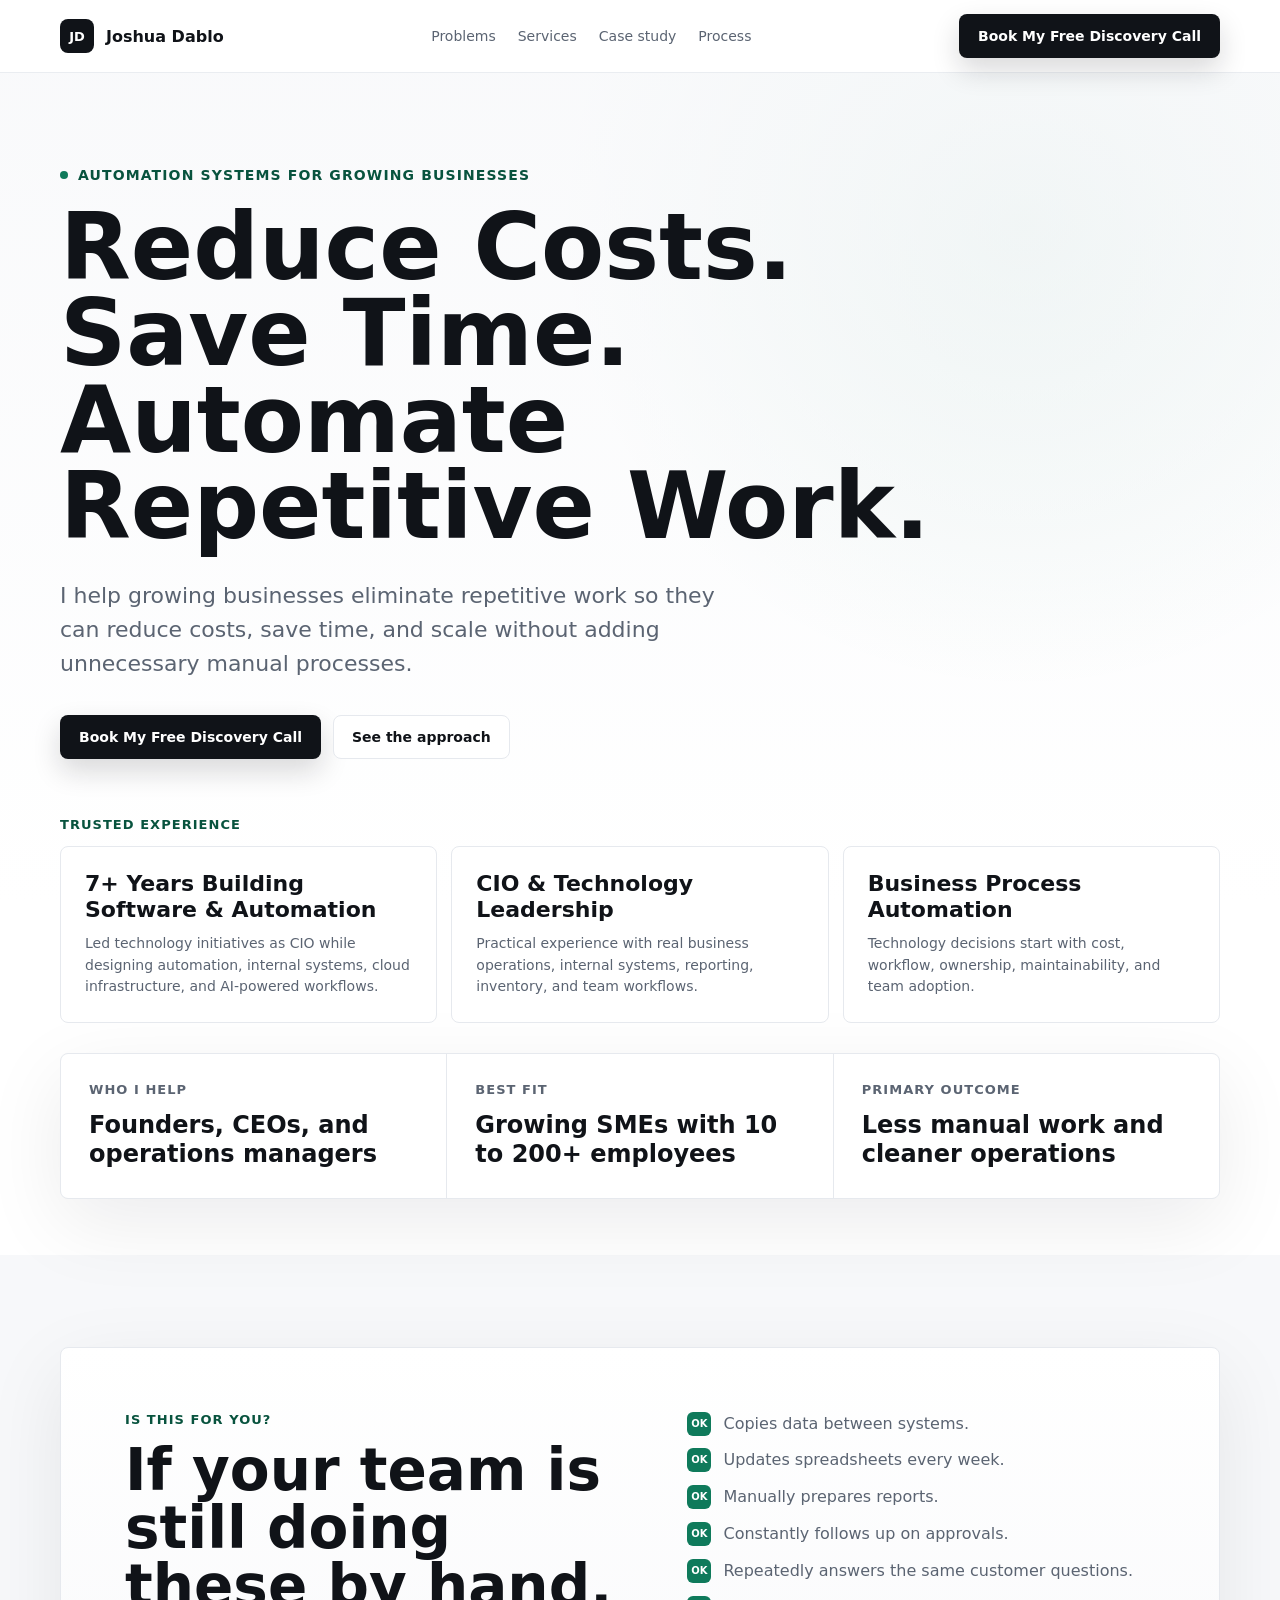
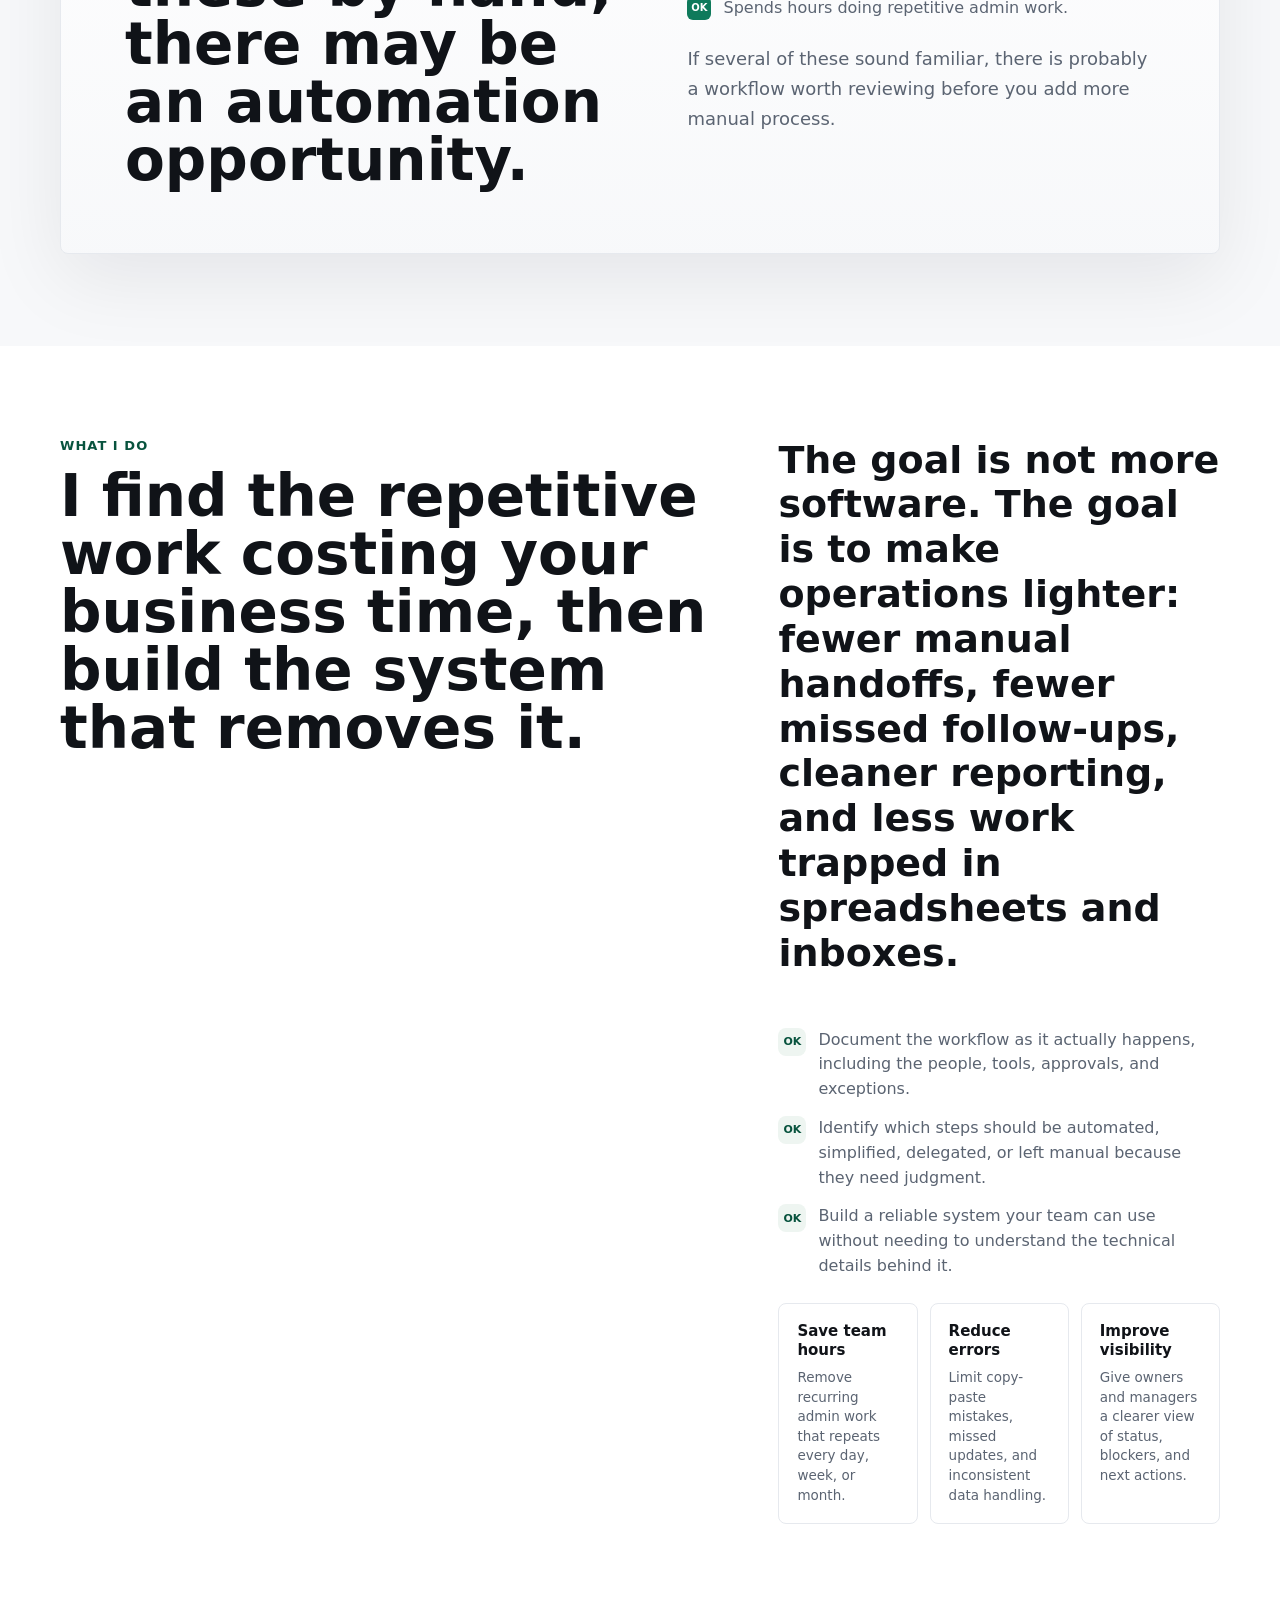
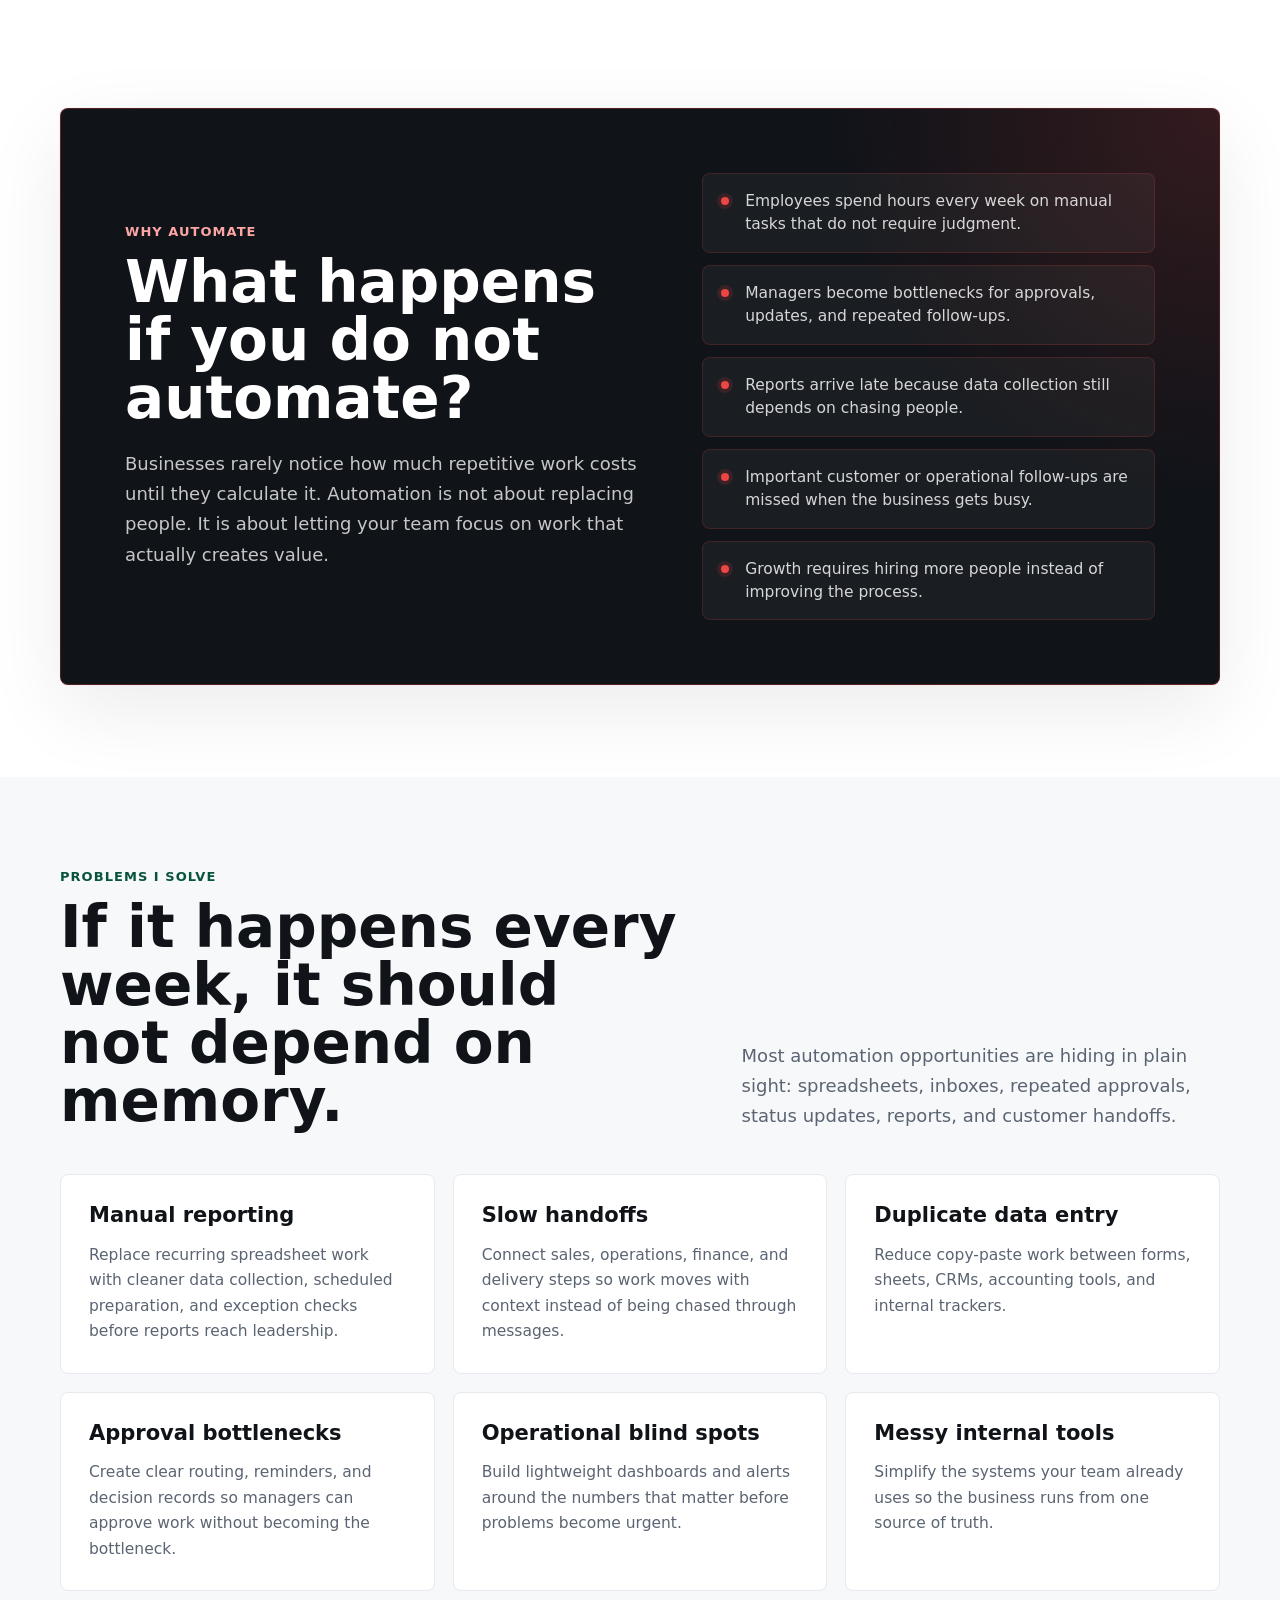
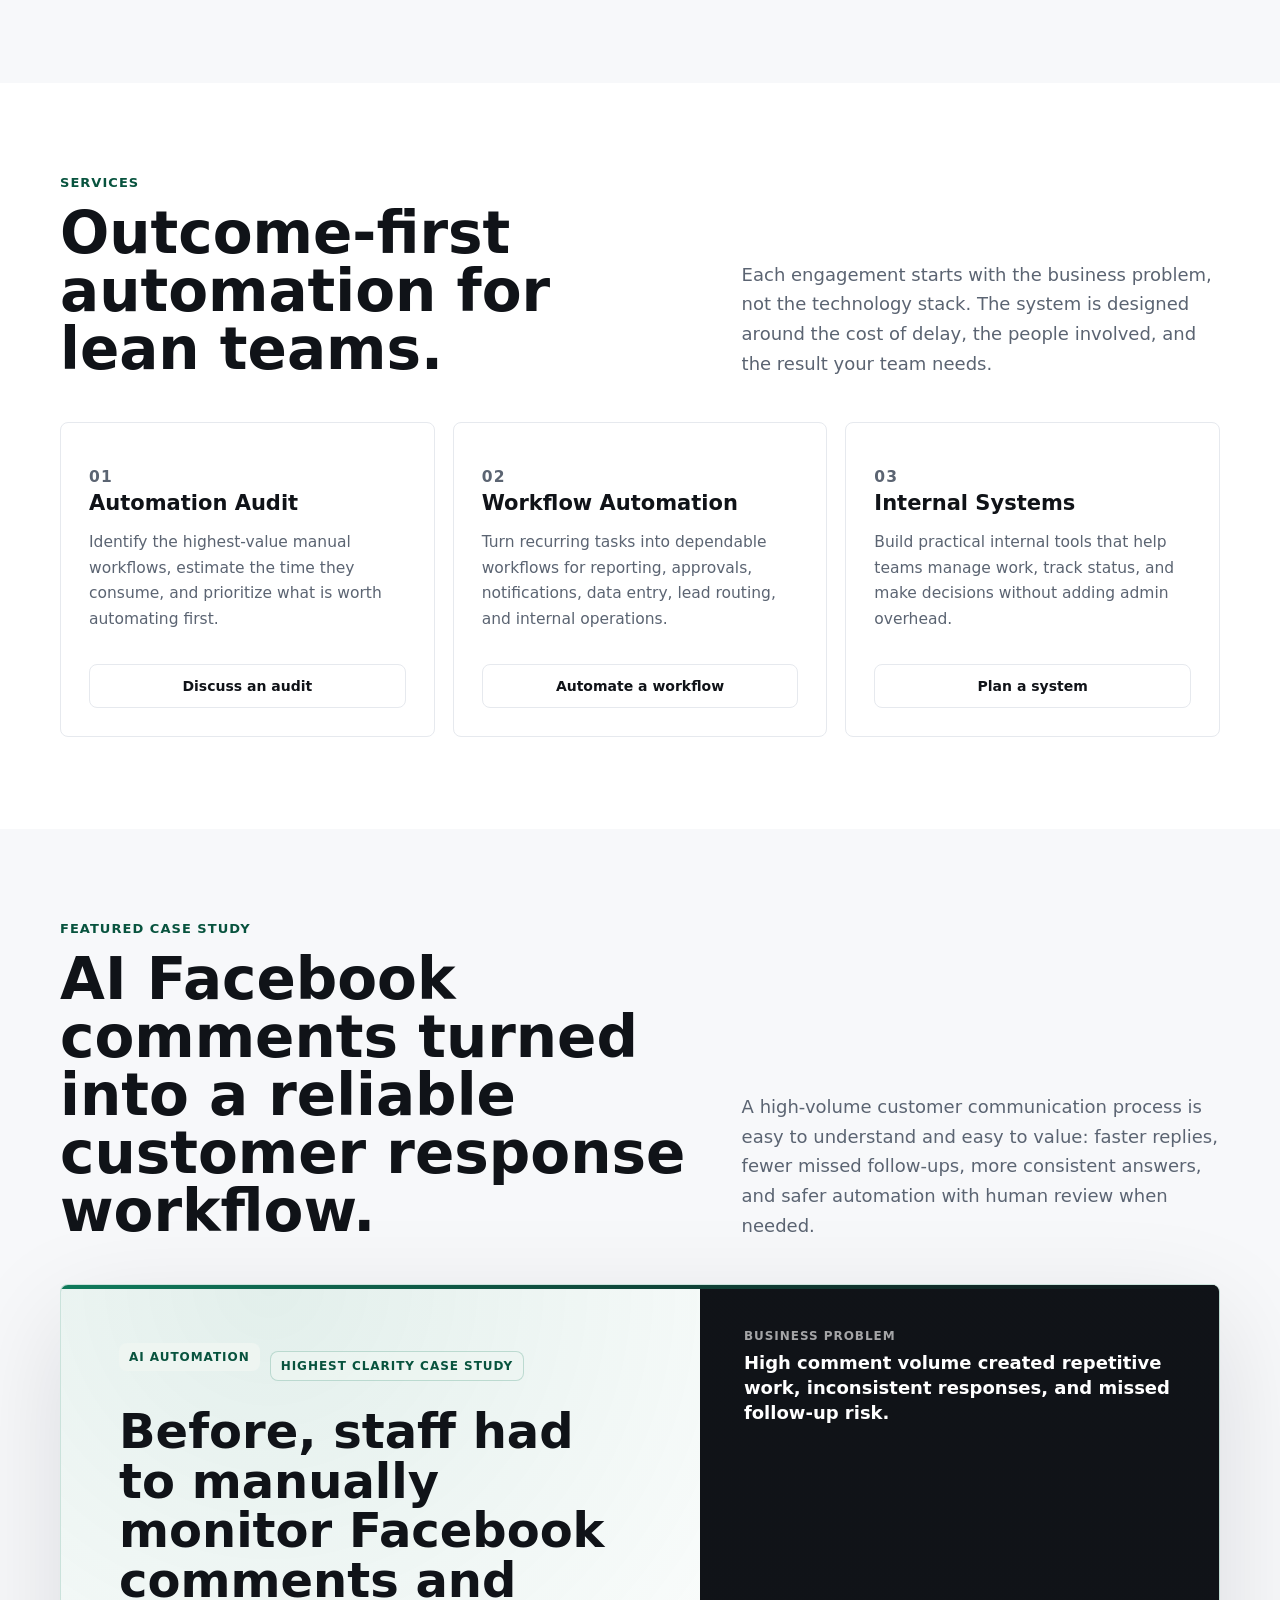
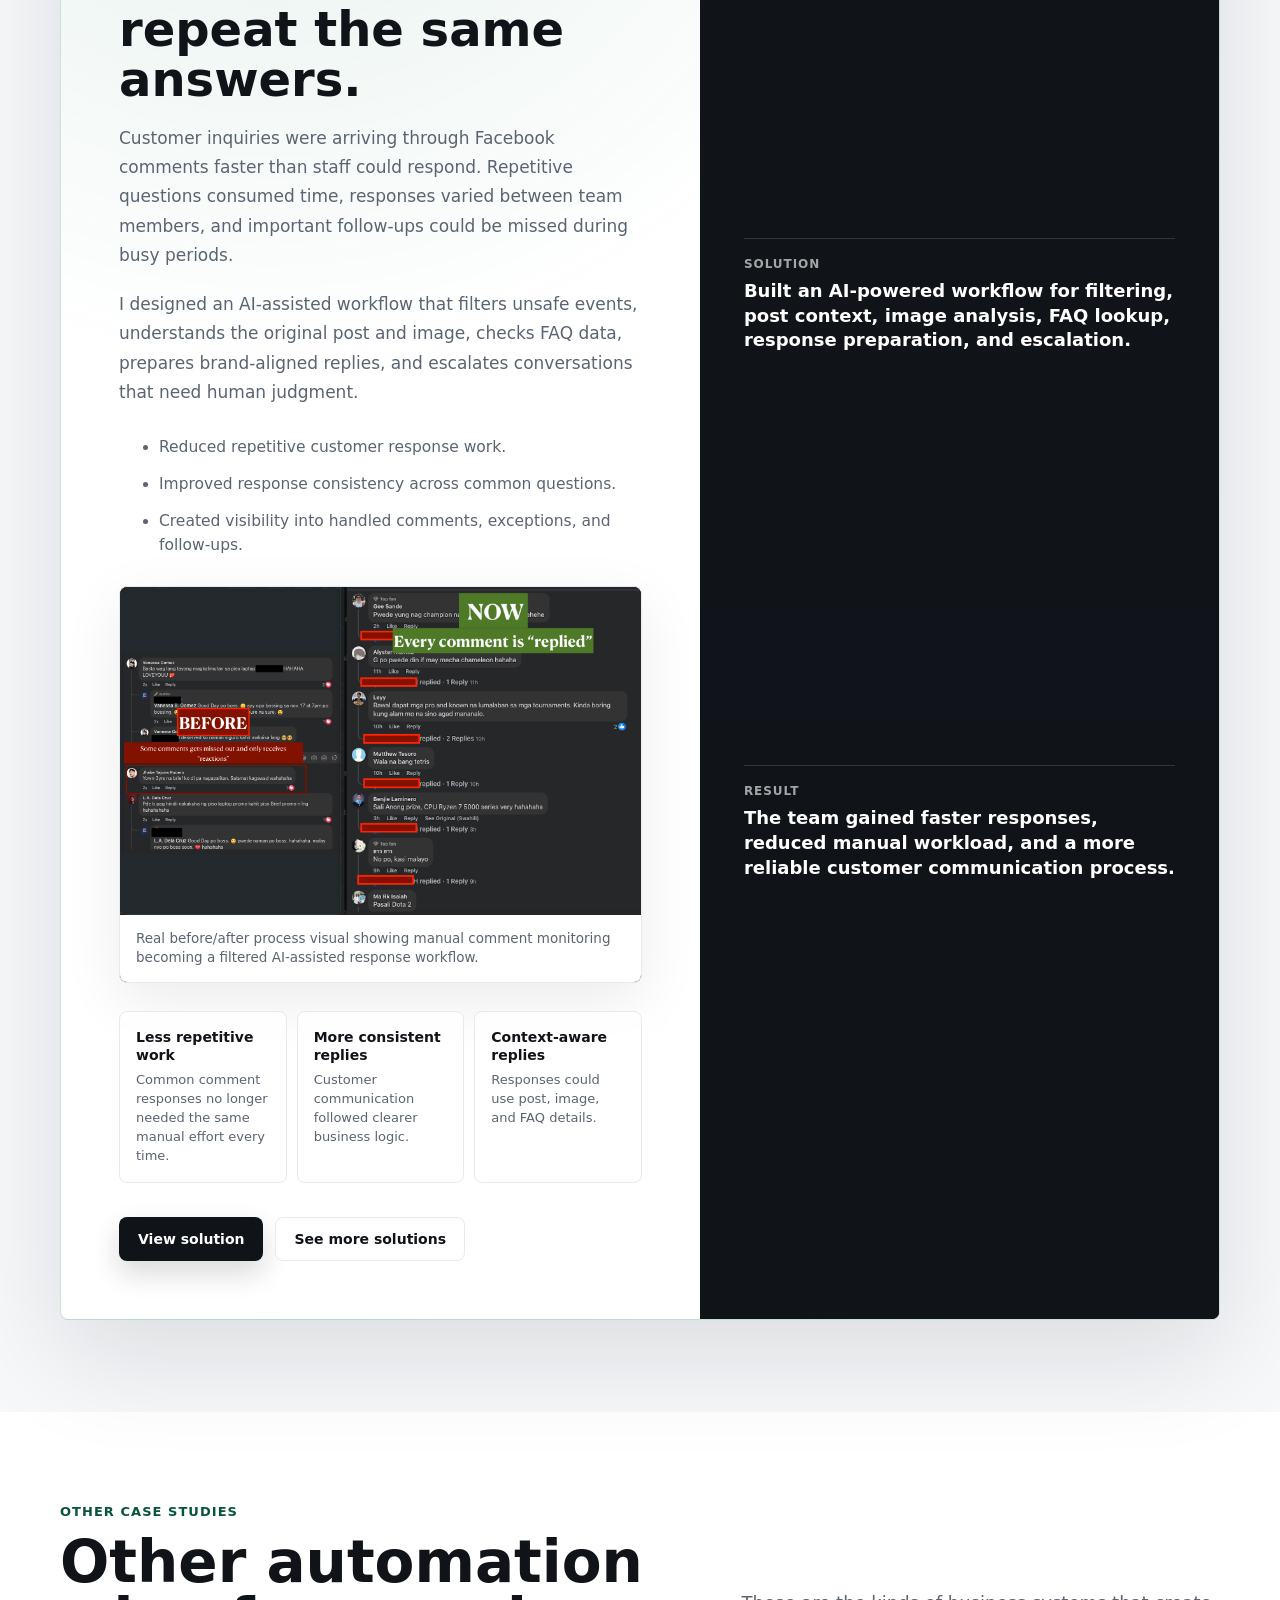
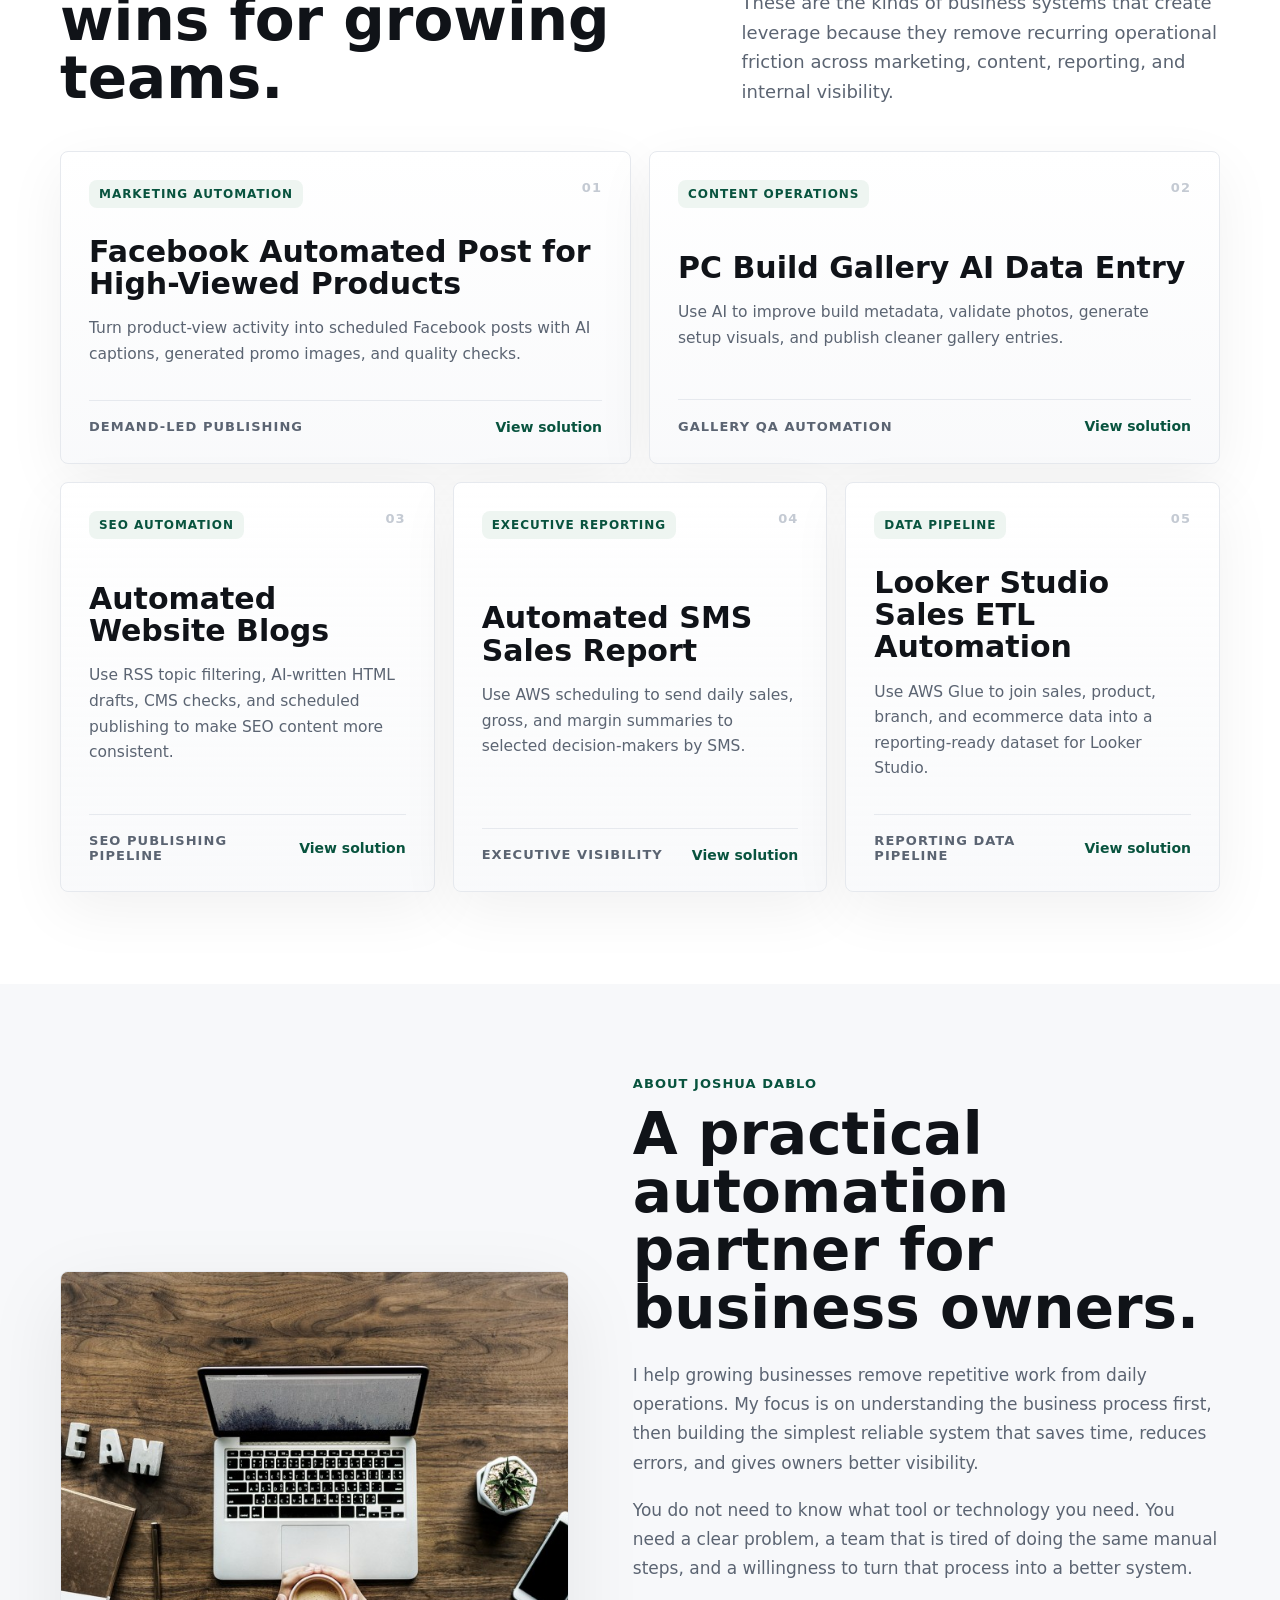
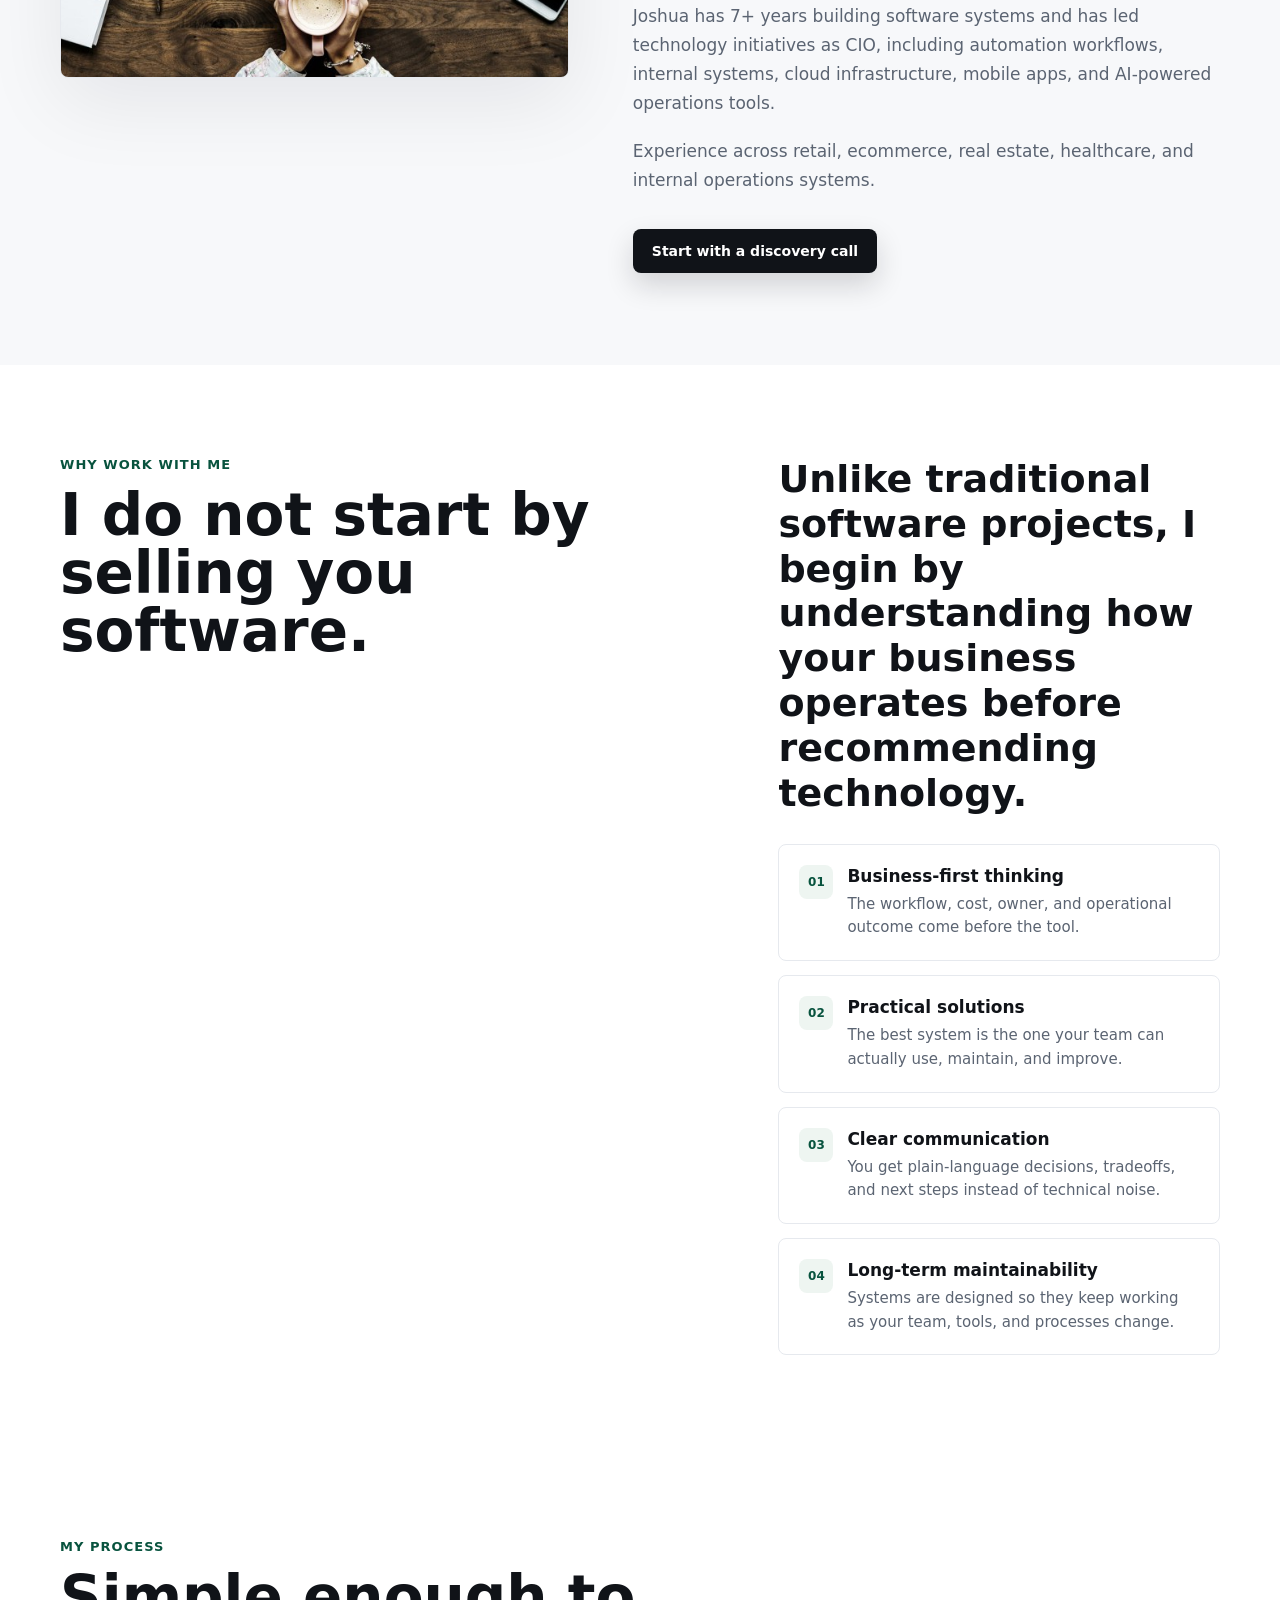
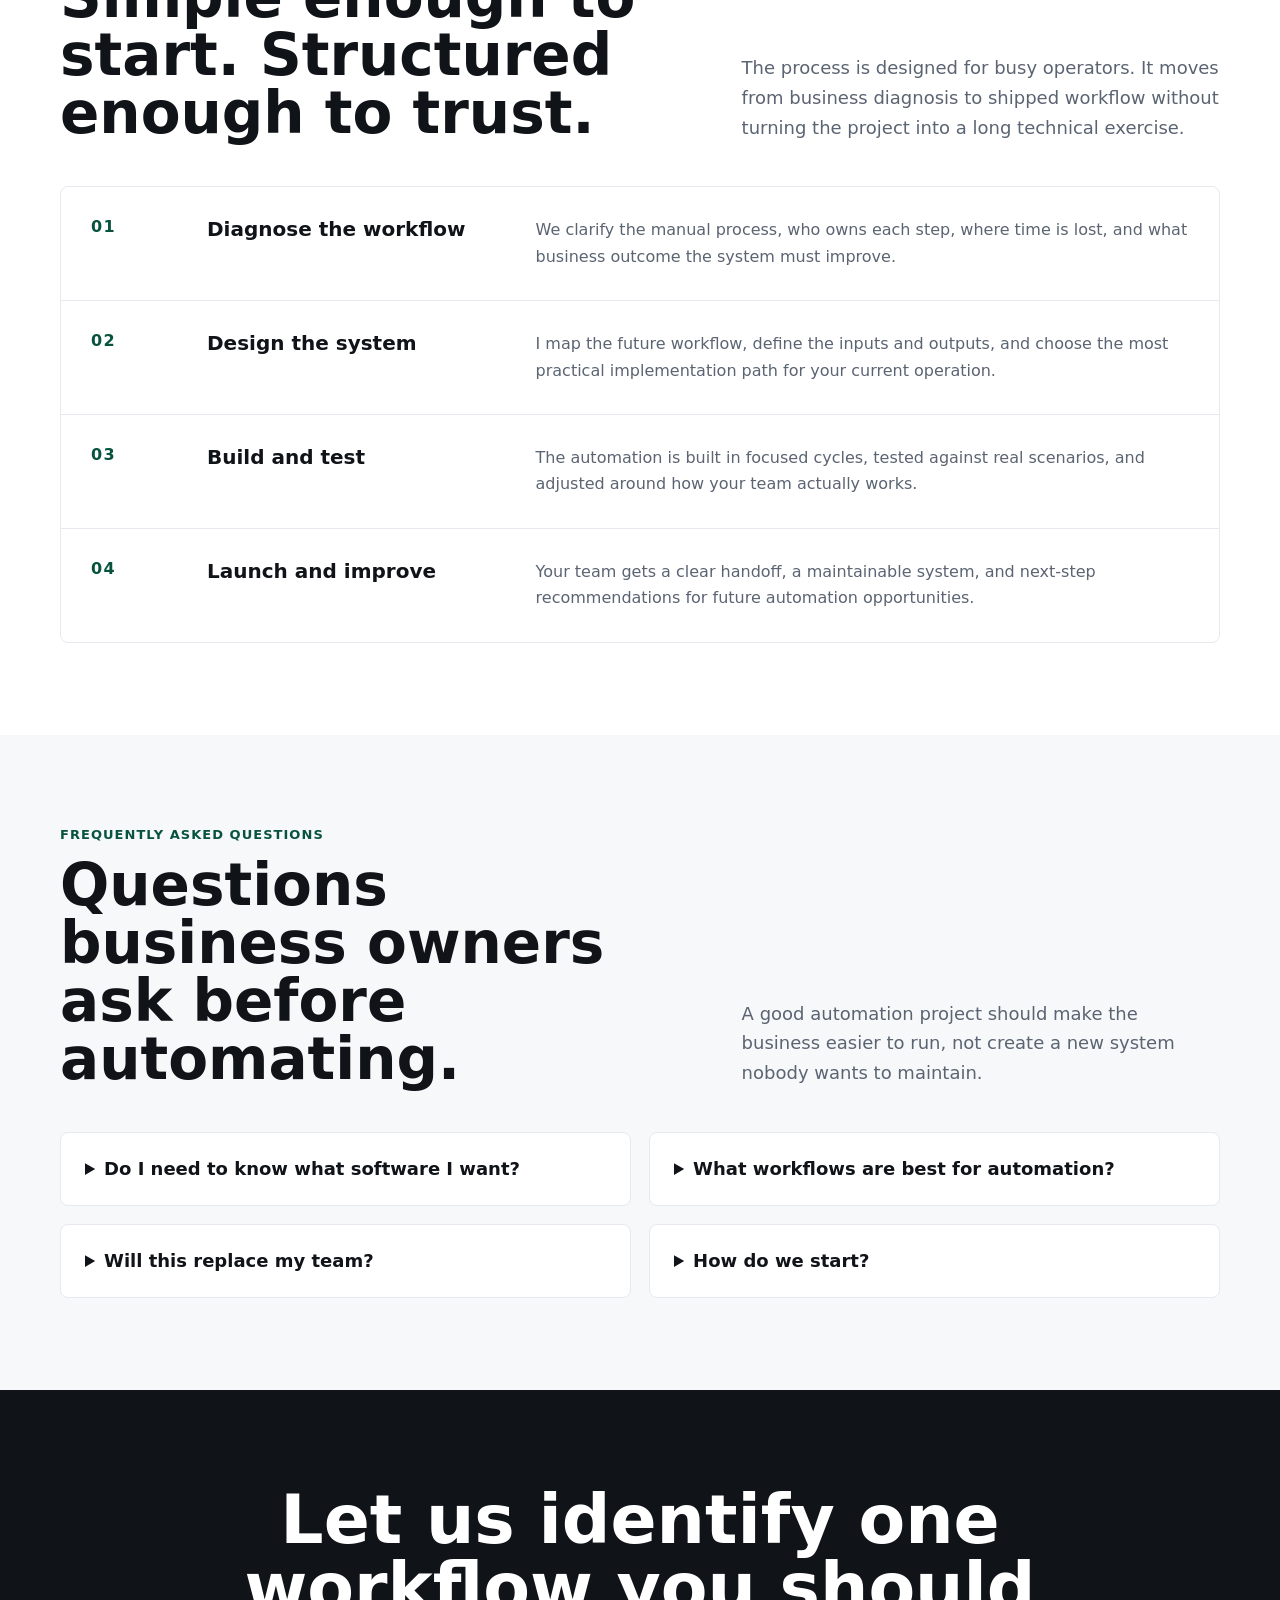
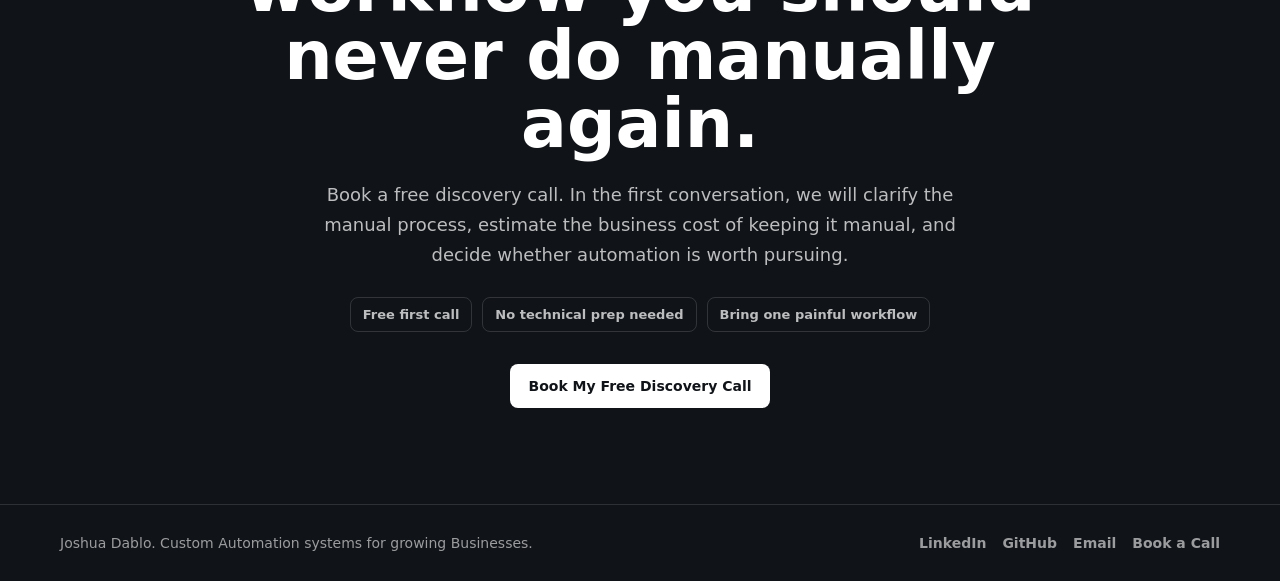
==== index.html @ 34579f57 "chore: highlight a section" ====
<!DOCTYPE html>
<html lang="en">

<head>
  <meta charset="utf-8">
  <meta name="viewport" content="width=device-width, initial-scale=1">
  <meta name="description"
    content="Joshua Dablo builds custom automation systems that reduce costs, save businesses time, and eliminate repetitive work for growing SMEs.">
  <meta property="og:locale" content="en_US">
  <meta property="og:type" content="website">
  <meta property="og:title" content="Joshua Dablo | Custom Automation Systems">
  <meta property="og:description"
    content="Reduce costs, save time, and eliminate repetitive work with custom business automation systems.">
  <meta property="og:url" content="https://johnjoshuadablo.github.io/">
  <meta property="og:site_name" content="Joshua Dablo">
  <meta property="og:image" content="https://johnjoshuadablo.github.io/images/professional.jpeg">
  <meta property="og:image:secure_url" content="https://johnjoshuadablo.github.io/images/professional.jpeg">
  <meta property="og:image:width" content="833">
  <meta property="og:image:height" content="500">
  <title>Joshua Dablo | Custom Automation Systems</title>
  <link rel="shortcut icon" href="favicon.ico">
  <style>
    :root {
      --ink: #101318;
      --muted: #5b6472;
      --line: #e6e9ee;
      --panel: #f7f8fa;
      --panel-strong: #eef5f1;
      --accent: #0f7a5b;
      --accent-dark: #08533e;
      --risk: #ef4444;
      --risk-soft: #fca5a5;
      --white: #ffffff;
      --shadow: 0 24px 80px rgba(16, 19, 24, 0.08);
      --max: 1160px;
      --header-height: 72px;
    }

    * {
      box-sizing: border-box;
    }

    html {
      scroll-behavior: smooth;
      scroll-padding-top: calc(var(--header-height) + 18px);
    }

    body {
      margin: 0;
      color: var(--ink);
      background: var(--white);
      font-family: Inter, ui-sans-serif, system-ui, -apple-system, BlinkMacSystemFont, "Segoe UI", sans-serif;
      letter-spacing: 0;
    }

    img {
      display: block;
      max-width: 100%;
    }

    a {
      color: inherit;
      text-decoration: none;
    }

    p,
    h1,
    h2,
    h3 {
      margin: 0;
    }

    .page-shell {
      overflow-x: hidden;
      overflow-y: visible;
    }

    .site-header {
      position: fixed;
      top: 0;
      right: 0;
      left: 0;
      z-index: 100;
      border-bottom: 1px solid rgba(230, 233, 238, 0.82);
      background: rgba(255, 255, 255, 0.92);
      -webkit-backdrop-filter: blur(18px);
      backdrop-filter: blur(18px);
    }

    .nav {
      width: min(var(--max), calc(100% - 40px));
      min-height: var(--header-height);
      margin: 0 auto;
      display: flex;
      align-items: center;
      justify-content: space-between;
      gap: 24px;
    }

    .brand {
      display: inline-flex;
      align-items: center;
      gap: 12px;
      font-weight: 700;
      white-space: nowrap;
    }

    .brand-mark {
      width: 34px;
      height: 34px;
      display: grid;
      place-items: center;
      border-radius: 8px;
      color: var(--white);
      background: var(--ink);
      font-size: 13px;
      letter-spacing: 0;
    }

    .nav-links {
      display: flex;
      align-items: center;
      gap: 22px;
      color: var(--muted);
      font-size: 14px;
    }

    .nav-links a:hover {
      color: var(--ink);
    }

    .button {
      display: inline-flex;
      align-items: center;
      justify-content: center;
      min-height: 44px;
      padding: 0 18px;
      border-radius: 8px;
      border: 1px solid transparent;
      font-weight: 700;
      font-size: 14px;
      line-height: 1;
      transition: transform 160ms ease, border-color 160ms ease, background 160ms ease;
    }

    .button:hover {
      transform: translateY(-1px);
    }

    .button-primary {
      color: var(--white);
      background: var(--ink);
      box-shadow: 0 12px 28px rgba(16, 19, 24, 0.16);
    }

    .button-primary:hover {
      background: #000000;
    }

    .button-secondary {
      color: var(--ink);
      background: var(--white);
      border-color: var(--line);
    }

    .button-secondary:hover {
      border-color: #cbd1da;
    }

    .hero {
      position: relative;
      padding: calc(var(--header-height) + 92px) 0 56px;
      background:
        linear-gradient(180deg, rgba(247, 248, 250, 0.84), rgba(255, 255, 255, 0) 72%),
        radial-gradient(circle at 80% 18%, rgba(15, 122, 91, 0.10), transparent 32%),
        var(--white);
    }

    .hero-inner {
      width: min(var(--max), calc(100% - 40px));
      margin: 0 auto;
    }

    .eyebrow {
      display: inline-flex;
      align-items: center;
      gap: 10px;
      margin-bottom: 22px;
      color: var(--accent-dark);
      font-size: 14px;
      font-weight: 800;
      text-transform: uppercase;
      letter-spacing: 0.08em;
    }

    .eyebrow::before {
      content: "";
      width: 8px;
      height: 8px;
      border-radius: 50%;
      background: var(--accent);
    }

    .hero h1 {
      max-width: 980px;
      font-size: clamp(48px, 8vw, 92px);
      line-height: 0.94;
      letter-spacing: 0;
    }

    .hero-copy {
      max-width: 690px;
      margin-top: 28px;
      color: var(--muted);
      font-size: clamp(18px, 2.2vw, 22px);
      line-height: 1.55;
    }

    .hero-actions {
      display: flex;
      flex-wrap: wrap;
      gap: 12px;
      margin-top: 34px;
    }

    .hero-proof {
      display: grid;
      grid-template-columns: repeat(3, minmax(0, 1fr));
      gap: 1px;
      margin-top: 30px;
      overflow: hidden;
      border: 1px solid var(--line);
      border-radius: 8px;
      background: var(--line);
      box-shadow: var(--shadow);
    }

    .proof-item {
      min-height: 132px;
      padding: 28px;
      background: var(--white);
    }

    .proof-label {
      color: var(--muted);
      font-size: 13px;
      font-weight: 700;
      text-transform: uppercase;
      letter-spacing: 0.08em;
    }

    .proof-value {
      margin-top: 14px;
      font-size: 24px;
      line-height: 1.22;
      font-weight: 800;
    }

    .credibility-strip {
      display: grid;
      grid-template-columns: repeat(3, minmax(0, 1fr));
      gap: 14px;
      margin-top: 14px;
    }

    .hero-credibility-label {
      margin-top: 58px;
    }

    .credibility-item {
      min-height: 112px;
      padding: 24px;
      border: 1px solid var(--line);
      border-radius: 8px;
      background: rgba(255, 255, 255, 0.78);
    }

    .credibility-item strong {
      display: block;
      font-size: 22px;
      line-height: 1.18;
      letter-spacing: 0;
    }

    .credibility-item span {
      display: block;
      margin-top: 10px;
      color: var(--muted);
      font-size: 14px;
      line-height: 1.55;
    }

    .fit-panel {
      display: grid;
      grid-template-columns: minmax(0, 0.78fr) minmax(320px, 0.72fr);
      gap: 56px;
      align-items: start;
      padding: clamp(34px, 6vw, 64px);
      border: 1px solid var(--line);
      border-radius: 8px;
      background:
        linear-gradient(180deg, rgba(255, 255, 255, 0.92), rgba(247, 248, 250, 0.96)),
        var(--white);
      box-shadow: var(--shadow);
    }

    .fit-list {
      display: grid;
      gap: 12px;
      margin: 0;
      padding: 0;
      list-style: none;
    }

    .fit-list li {
      display: grid;
      grid-template-columns: 24px 1fr;
      gap: 12px;
      align-items: start;
      color: var(--muted);
      font-size: 16px;
      line-height: 1.55;
    }

    .fit-list li::before {
      content: "OK";
      display: grid;
      place-items: center;
      width: 24px;
      height: 24px;
      border-radius: 6px;
      color: var(--white);
      background: var(--accent);
      font-size: 10px;
      font-weight: 900;
      line-height: 1;
    }

    .section {
      padding: 92px 0;
    }

    .section-muted {
      background: var(--panel);
    }

    .section-inner {
      width: min(var(--max), calc(100% - 40px));
      margin: 0 auto;
    }

    .section-heading {
      display: grid;
      grid-template-columns: minmax(0, 0.85fr) minmax(280px, 0.65fr);
      gap: 56px;
      align-items: end;
      margin-bottom: 44px;
    }

    .section-kicker {
      margin-bottom: 14px;
      color: var(--accent-dark);
      font-size: 13px;
      font-weight: 800;
      text-transform: uppercase;
      letter-spacing: 0.08em;
    }

    .section h2 {
      font-size: clamp(34px, 5vw, 58px);
      line-height: 1;
      letter-spacing: 0;
    }

    .section-lede {
      color: var(--muted);
      font-size: 18px;
      line-height: 1.65;
    }

    .two-column {
      display: grid;
      grid-template-columns: minmax(0, 0.9fr) minmax(280px, 0.6fr);
      gap: 56px;
      align-items: start;
    }

    .large-copy {
      color: var(--ink);
      font-size: clamp(25px, 3vw, 38px);
      line-height: 1.18;
      font-weight: 780;
      letter-spacing: 0;
    }

    .body-copy {
      color: var(--muted);
      font-size: 17px;
      line-height: 1.72;
    }

    .what-stack {
      display: grid;
      gap: 24px;
    }

    .outcome-list {
      display: grid;
      gap: 14px;
      margin-top: 28px;
    }

    .outcome {
      display: grid;
      grid-template-columns: 28px 1fr;
      gap: 12px;
      align-items: start;
      color: var(--muted);
      font-size: 16px;
      line-height: 1.55;
    }

    .mini-grid {
      display: grid;
      grid-template-columns: repeat(3, minmax(0, 1fr));
      gap: 12px;
    }

    .mini-card {
      padding: 18px;
      border: 1px solid var(--line);
      border-radius: 8px;
      background: var(--white);
    }

    .mini-card strong {
      display: block;
      font-size: 15px;
      line-height: 1.28;
    }

    .mini-card span {
      display: block;
      margin-top: 8px;
      color: var(--muted);
      font-size: 13.5px;
      line-height: 1.45;
    }

    .check {
      width: 28px;
      height: 28px;
      display: grid;
      place-items: center;
      border-radius: 8px;
      color: var(--accent-dark);
      background: var(--panel-strong);
      font-size: 11px;
      font-weight: 900;
    }

    .pain-panel {
      display: grid;
      grid-template-columns: minmax(0, 0.85fr) minmax(320px, 0.75fr);
      gap: clamp(28px, 5vw, 64px);
      align-items: center;
      padding: clamp(34px, 6vw, 64px);
      border: 1px solid rgba(239, 68, 68, 0.28);
      border-radius: 8px;
      color: var(--white);
      background:
        radial-gradient(circle at 100% 0%, rgba(239, 68, 68, 0.16), transparent 30%),
        var(--ink);
      box-shadow:
        0 24px 80px rgba(16, 19, 24, 0.08),
        0 0 0 1px rgba(239, 68, 68, 0.04);
    }

    .pain-panel .section-kicker {
      color: var(--risk-soft);
    }

    .pain-panel h2 {
      color: var(--white);
    }

    .pain-copy {
      color: rgba(255, 255, 255, 0.76);
      font-size: 18px;
      line-height: 1.68;
    }

    .pain-list {
      display: grid;
      gap: 12px;
      margin: 0;
      padding: 0;
      list-style: none;
    }

    .pain-list li {
      position: relative;
      padding: 16px 18px 16px 42px;
      border: 1px solid rgba(239, 68, 68, 0.18);
      border-radius: 8px;
      color: rgba(255, 255, 255, 0.82);
      background: rgba(255, 255, 255, 0.045);
      font-size: 15.5px;
      line-height: 1.48;
    }

    .pain-list li::before {
      content: "";
      position: absolute;
      top: 23px;
      left: 18px;
      width: 8px;
      height: 8px;
      border-radius: 999px;
      background: var(--risk);
      box-shadow: 0 0 0 4px rgba(239, 68, 68, 0.14);
    }

    .grid-3 {
      display: grid;
      grid-template-columns: repeat(3, minmax(0, 1fr));
      gap: 18px;
    }

    .card {
      min-height: 100%;
      padding: 28px;
      border: 1px solid var(--line);
      border-radius: 8px;
      background: var(--white);
    }

    .card h3 {
      font-size: 21px;
      line-height: 1.2;
      letter-spacing: 0;
    }

    .card p {
      margin-top: 14px;
      color: var(--muted);
      font-size: 15.5px;
      line-height: 1.65;
    }

    .card-link {
      display: inline-flex;
      margin-top: 20px;
      color: var(--accent-dark);
      font-size: 14px;
      font-weight: 800;
    }

    .card-link:hover {
      color: var(--ink);
    }

    .case-study-grid {
      display: grid;
      grid-template-columns: repeat(6, minmax(0, 1fr));
      gap: 18px;
    }

    .study-card {
      position: relative;
      min-height: 260px;
      display: flex;
      flex-direction: column;
      justify-content: space-between;
      grid-column: span 2;
      padding: 28px;
      border: 1px solid var(--line);
      border-radius: 8px;
      background:
        linear-gradient(180deg, rgba(255, 255, 255, 0.94), rgba(247, 248, 250, 0.78)),
        var(--white);
      box-shadow: 0 18px 60px rgba(16, 19, 24, 0.06);
      transition: transform 160ms ease, border-color 160ms ease, box-shadow 160ms ease;
    }

    .study-card:nth-child(1),
    .study-card:nth-child(2) {
      grid-column: span 3;
      min-height: 300px;
    }

    .study-card:hover {
      transform: translateY(-3px);
      border-color: rgba(15, 122, 91, 0.28);
      box-shadow: 0 28px 80px rgba(16, 19, 24, 0.10);
    }

    .study-card-top {
      display: flex;
      justify-content: space-between;
      gap: 18px;
      align-items: flex-start;
      margin-bottom: 28px;
    }

    .study-tag {
      display: inline-flex;
      padding: 7px 10px;
      border-radius: 8px;
      color: var(--accent-dark);
      background: var(--panel-strong);
      font-size: 12px;
      font-weight: 800;
      text-transform: uppercase;
      letter-spacing: 0.08em;
    }

    .study-number {
      color: #c4cad3;
      font-size: 13px;
      font-weight: 900;
      letter-spacing: 0.08em;
    }

    .study-card h3 {
      font-size: clamp(22px, 2.4vw, 30px);
      line-height: 1.08;
      letter-spacing: 0;
    }

    .study-card p {
      margin-top: 16px;
      color: var(--muted);
      font-size: 15.5px;
      line-height: 1.65;
    }

    .study-card-bottom {
      display: flex;
      align-items: center;
      justify-content: space-between;
      gap: 18px;
      margin-top: 32px;
      padding-top: 18px;
      border-top: 1px solid var(--line);
    }

    .study-outcome {
      color: var(--muted);
      font-size: 13px;
      font-weight: 800;
      text-transform: uppercase;
      letter-spacing: 0.08em;
    }

    .study-link {
      color: var(--accent-dark);
      font-size: 14px;
      font-weight: 900;
      white-space: nowrap;
    }

    .service-card {
      display: flex;
      flex-direction: column;
      justify-content: space-between;
      gap: 32px;
      min-height: 292px;
    }

    .service-number {
      color: var(--accent-dark);
      font-size: 13px;
      font-weight: 800;
      letter-spacing: 0.08em;
      text-transform: uppercase;
    }

    .case-feature {
      position: relative;
      display: grid;
      grid-template-columns: minmax(0, 0.8fr) minmax(320px, 0.65fr);
      gap: 0;
      overflow: hidden;
      border: 1px solid rgba(15, 122, 91, 0.22);
      border-radius: 8px;
      background:
        radial-gradient(circle at 18% 0%, rgba(15, 122, 91, 0.12), transparent 36%),
        var(--white);
      box-shadow: 0 34px 110px rgba(16, 19, 24, 0.12);
    }

    .case-feature::before {
      content: "";
      position: absolute;
      top: 0;
      right: 0;
      left: 0;
      height: 4px;
      background: linear-gradient(90deg, var(--accent), #101318);
    }

    .case-content {
      padding: clamp(32px, 6vw, 58px);
    }

    .case-tag {
      display: inline-flex;
      margin-bottom: 18px;
      padding: 7px 10px;
      border-radius: 8px;
      color: var(--accent-dark);
      background: var(--panel-strong);
      font-size: 12px;
      font-weight: 800;
      text-transform: uppercase;
      letter-spacing: 0.08em;
    }

    .case-title-row {
      display: flex;
      flex-wrap: wrap;
      align-items: center;
      gap: 10px;
      margin-bottom: 18px;
    }

    .case-featured-pill {
      display: inline-flex;
      padding: 7px 10px;
      border: 1px solid rgba(15, 122, 91, 0.22);
      border-radius: 8px;
      color: var(--accent-dark);
      background: rgba(238, 245, 241, 0.72);
      font-size: 12px;
      font-weight: 900;
      text-transform: uppercase;
      letter-spacing: 0.08em;
    }

    .case-content h3 {
      font-size: clamp(30px, 4vw, 48px);
      line-height: 1.03;
      letter-spacing: 0;
    }

    .case-content p {
      margin-top: 20px;
      color: var(--muted);
      font-size: 17px;
      line-height: 1.72;
    }

    .case-list {
      display: grid;
      gap: 12px;
      margin-top: 28px;
    }

    .case-list li {
      color: var(--muted);
      font-size: 15.5px;
      line-height: 1.6;
    }

    .case-outcomes {
      display: grid;
      grid-template-columns: repeat(3, minmax(0, 1fr));
      gap: 10px;
      margin-top: 28px;
    }

    .case-outcome {
      padding: 16px;
      border: 1px solid var(--line);
      border-radius: 8px;
      background: rgba(255, 255, 255, 0.76);
    }

    .case-outcome strong {
      display: block;
      font-size: 14px;
      line-height: 1.3;
    }

    .case-outcome span {
      display: block;
      margin-top: 7px;
      color: var(--muted);
      font-size: 13px;
      line-height: 1.45;
    }

    .case-proof-image {
      margin-top: 28px;
      overflow: hidden;
      border: 1px solid var(--line);
      border-radius: 8px;
      background: #20242a;
      box-shadow: 0 18px 60px rgba(16, 19, 24, 0.08);
    }

    .case-proof-image img {
      width: 100%;
      height: auto;
    }

    .case-proof-caption {
      padding: 14px 16px;
      color: var(--muted);
      background: var(--white);
      font-size: 13.5px;
      line-height: 1.45;
    }

    .case-points {
      display: grid;
      gap: 18px;
      padding: clamp(32px, 5vw, 44px);
      background:
        linear-gradient(180deg, rgba(16, 19, 24, 0.94), rgba(16, 19, 24, 1)),
        var(--ink);
      color: var(--white);
    }

    .case-point {
      padding-bottom: 18px;
      border-bottom: 1px solid rgba(255, 255, 255, 0.14);
    }

    .case-point:last-child {
      padding-bottom: 0;
      border-bottom: 0;
    }

    .case-point span {
      display: block;
      margin-bottom: 8px;
      color: rgba(255, 255, 255, 0.62);
      font-size: 12px;
      font-weight: 800;
      text-transform: uppercase;
      letter-spacing: 0.08em;
    }

    .case-point strong {
      display: block;
      font-size: 18px;
      line-height: 1.38;
    }

    .why-list {
      display: grid;
      gap: 14px;
    }

    .why-item {
      display: grid;
      grid-template-columns: 34px 1fr;
      gap: 14px;
      align-items: start;
      padding: 20px;
      border: 1px solid var(--line);
      border-radius: 8px;
      background: var(--white);
    }

    .why-number {
      width: 34px;
      height: 34px;
      display: grid;
      place-items: center;
      border-radius: 8px;
      color: var(--accent-dark);
      background: var(--panel-strong);
      font-size: 12px;
      font-weight: 900;
    }

    .why-item strong {
      display: block;
      font-size: 17px;
      line-height: 1.3;
    }

    .why-item p {
      margin-top: 6px;
      color: var(--muted);
      font-size: 15px;
      line-height: 1.58;
    }

    .about {
      display: grid;
      grid-template-columns: minmax(0, 0.65fr) minmax(320px, 0.75fr);
      gap: 64px;
      align-items: center;
    }

    .about-visual {
      overflow: hidden;
      border-radius: 8px;
      border: 1px solid var(--line);
      background: var(--panel);
      box-shadow: var(--shadow);
    }

    .about-visual img {
      width: 100%;
      aspect-ratio: 5 / 4;
      object-fit: cover;
    }

    .process {
      display: grid;
      gap: 1px;
      overflow: hidden;
      border: 1px solid var(--line);
      border-radius: 8px;
      background: var(--line);
    }

    .process-step {
      display: grid;
      grid-template-columns: 88px 0.46fr 1fr;
      gap: 28px;
      align-items: start;
      padding: 30px;
      background: var(--white);
    }

    .process-step span {
      color: var(--accent-dark);
      font-weight: 900;
      letter-spacing: 0.08em;
    }

    .process-step h3 {
      font-size: 20px;
      line-height: 1.25;
    }

    .process-step p {
      color: var(--muted);
      font-size: 16px;
      line-height: 1.65;
    }

    .faq {
      display: grid;
      grid-template-columns: repeat(2, minmax(0, 1fr));
      gap: 18px;
    }

    details {
      padding: 24px;
      border: 1px solid var(--line);
      border-radius: 8px;
      background: var(--white);
    }

    summary {
      cursor: pointer;
      font-size: 18px;
      font-weight: 800;
      line-height: 1.35;
    }

    details p {
      margin-top: 16px;
      color: var(--muted);
      font-size: 15.5px;
      line-height: 1.65;
    }

    .cta {
      padding: 96px 0;
      color: var(--white);
      background: var(--ink);
    }

    .cta-inner {
      width: min(920px, calc(100% - 40px));
      margin: 0 auto;
      text-align: center;
    }

    .cta h2 {
      font-size: clamp(38px, 6vw, 68px);
      line-height: 1;
      letter-spacing: 0;
    }

    .cta p {
      max-width: 650px;
      margin: 22px auto 0;
      color: rgba(255, 255, 255, 0.72);
      font-size: 18px;
      line-height: 1.65;
    }

    .cta-meta {
      display: flex;
      flex-wrap: wrap;
      justify-content: center;
      gap: 10px;
      margin-top: 28px;
    }

    .cta-meta span {
      padding: 9px 12px;
      border: 1px solid rgba(255, 255, 255, 0.14);
      border-radius: 8px;
      color: rgba(255, 255, 255, 0.72);
      font-size: 13px;
      font-weight: 700;
    }

    .cta .button-primary {
      margin-top: 32px;
      color: var(--ink);
      background: var(--white);
      box-shadow: none;
    }

    .cta .button-primary:hover {
      background: #eef1f5;
    }

    .site-footer {
      padding: 30px 0;
      border-top: 1px solid rgba(255, 255, 255, 0.12);
      color: rgba(255, 255, 255, 0.58);
      background: var(--ink);
      font-size: 14px;
    }

    .footer-inner {
      width: min(var(--max), calc(100% - 40px));
      margin: 0 auto;
      display: flex;
      justify-content: space-between;
      align-items: center;
      gap: 20px;
      flex-wrap: wrap;
    }

    .footer-links {
      display: flex;
      flex-wrap: wrap;
      gap: 16px;
      font-weight: 700;
    }

    .footer-links a:hover {
      color: var(--white);
    }

    @media (max-width: 900px) {
      :root {
        --header-height: 76px;
      }

      .nav {
        min-height: auto;
        padding: 16px 0;
      }

      .nav-links {
        display: none;
      }

      .hero {
        padding-top: calc(var(--header-height) + 68px);
      }

      .hero-proof,
      .credibility-strip,
      .fit-panel,
      .section-heading,
      .two-column,
      .pain-panel,
      .grid-3,
      .case-study-grid,
      .mini-grid,
      .case-feature,
      .case-outcomes,
      .about,
      .faq {
        grid-template-columns: 1fr;
      }

      .hero-proof {
        margin-top: 52px;
      }

      .section {
        padding: 72px 0;
      }

      .section-heading {
        gap: 20px;
      }

      .process-step {
        grid-template-columns: 1fr;
        gap: 12px;
      }

      .study-card,
      .study-card:nth-child(1),
      .study-card:nth-child(2) {
        grid-column: span 1;
        min-height: auto;
      }
    }

    @media (max-width: 560px) {
      .nav,
      .section-inner,
      .hero-inner,
      .footer-inner,
      .cta-inner {
        width: min(100% - 28px, var(--max));
      }

      .hero h1 {
        font-size: 46px;
      }

      .button {
        width: 100%;
      }

      .hero-actions {
        flex-direction: column;
      }

      .proof-item,
      .card,
      .study-card,
      .credibility-item,
      .mini-card,
      details,
      .process-step {
        padding: 22px;
      }
    }
  </style>
</head>

<body>
  <div class="page-shell">
    <header class="site-header">
      <nav class="nav" aria-label="Main navigation">
        <a class="brand" href="#top" aria-label="Joshua Dablo home">
          <span class="brand-mark">JD</span>
          <span>Joshua Dablo</span>
        </a>
        <div class="nav-links">
          <a href="#problems">Problems</a>
          <a href="#services">Services</a>
          <a href="#case-study">Case study</a>
          <a href="#process">Process</a>
        </div>
        <a class="button button-primary"
          href="https://cal.com/joshua-dablo-vmto3x/free-automation-discovery-call"
          data-cal-link="joshua-dablo-vmto3x/free-automation-discovery-call"
          data-cal-namespace="free-automation-discovery-call"
          data-cal-config='{"layout":"month_view"}' target="_blank" rel="noopener">
          Book My Free Discovery Call
        </a>
      </nav>
    </header>

    <main id="top">
      <section class="hero" aria-labelledby="hero-title">
        <div class="hero-inner">
          <p class="eyebrow">Automation systems for growing Businesses</p>
          <h1 id="hero-title">Reduce Costs. Save Time. Automate Repetitive Work.</h1>
          <p class="hero-copy">
            I help growing businesses eliminate repetitive work so they can reduce costs, save time, and scale without
            adding unnecessary manual processes.
          </p>
          <div class="hero-actions">
            <a class="button button-primary"
              href="https://cal.com/joshua-dablo-vmto3x/free-automation-discovery-call"
              data-cal-link="joshua-dablo-vmto3x/free-automation-discovery-call"
              data-cal-namespace="free-automation-discovery-call"
              data-cal-config='{"layout":"month_view"}' target="_blank" rel="noopener">
              Book My Free Discovery Call
            </a>
            <a class="button button-secondary" href="#case-study">See the approach</a>
          </div>

          <p class="section-kicker hero-credibility-label">Trusted experience</p>
          <div class="credibility-strip" aria-label="Trusted experience">
            <div class="credibility-item">
              <strong>7+ Years Building Software & Automation</strong>
              <span>Led technology initiatives as CIO while designing automation, internal systems, cloud infrastructure, and AI-powered workflows.</span>
            </div>
            <div class="credibility-item">
              <strong>CIO & Technology Leadership</strong>
              <span>Practical experience with real business operations, internal systems, reporting, inventory, and team workflows.</span>
            </div>
            <div class="credibility-item">
              <strong>Business Process Automation</strong>
              <span>Technology decisions start with cost, workflow, ownership, maintainability, and team adoption.</span>
            </div>
          </div>

          <div class="hero-proof" aria-label="Who this is for">
            <div class="proof-item">
              <p class="proof-label">Who I help</p>
              <p class="proof-value">Founders, CEOs, and operations managers</p>
            </div>
            <div class="proof-item">
              <p class="proof-label">Best fit</p>
              <p class="proof-value">Growing SMEs with 10 to 200+ employees</p>
            </div>
            <div class="proof-item">
              <p class="proof-label">Primary outcome</p>
              <p class="proof-value">Less manual work and cleaner operations</p>
            </div>
          </div>
        </div>
      </section>

      <section class="section section-muted" id="is-this-for-you" aria-labelledby="is-this-for-you-title">
        <div class="section-inner">
          <div class="fit-panel">
            <div>
              <p class="section-kicker">Is this for you?</p>
              <h2 id="is-this-for-you-title">If your team is still doing these by hand, there may be an automation opportunity.</h2>
            </div>
            <div>
              <ul class="fit-list">
                <li>Copies data between systems.</li>
                <li>Updates spreadsheets every week.</li>
                <li>Manually prepares reports.</li>
                <li>Constantly follows up on approvals.</li>
                <li>Repeatedly answers the same customer questions.</li>
                <li>Spends hours doing repetitive admin work.</li>
              </ul>
              <p class="section-lede" style="margin-top: 24px;">
                If several of these sound familiar, there is probably a workflow worth reviewing before you add more
                manual process.
              </p>
            </div>
          </div>
        </div>
      </section>

      <section class="section" id="what-i-do" aria-labelledby="what-i-do-title">
        <div class="section-inner two-column">
          <div>
            <p class="section-kicker">What I do</p>
            <h2 id="what-i-do-title">I find the repetitive work costing your business time, then build the system that removes it.</h2>
          </div>
          <div class="what-stack">
            <p class="large-copy">
              The goal is not more software. The goal is to make operations lighter: fewer manual handoffs, fewer
              missed follow-ups, cleaner reporting, and less work trapped in spreadsheets and inboxes.
            </p>
            <div class="outcome-list">
              <div class="outcome">
                <span class="check">OK</span>
                <p>Document the workflow as it actually happens, including the people, tools, approvals, and exceptions.</p>
              </div>
              <div class="outcome">
                <span class="check">OK</span>
                <p>Identify which steps should be automated, simplified, delegated, or left manual because they need judgment.</p>
              </div>
              <div class="outcome">
                <span class="check">OK</span>
                <p>Build a reliable system your team can use without needing to understand the technical details behind it.</p>
              </div>
            </div>
            <div class="mini-grid" aria-label="Automation outcomes">
              <div class="mini-card">
                <strong>Save team hours</strong>
                <span>Remove recurring admin work that repeats every day, week, or month.</span>
              </div>
              <div class="mini-card">
                <strong>Reduce errors</strong>
                <span>Limit copy-paste mistakes, missed updates, and inconsistent data handling.</span>
              </div>
              <div class="mini-card">
                <strong>Improve visibility</strong>
                <span>Give owners and managers a clearer view of status, blockers, and next actions.</span>
              </div>
            </div>
          </div>
        </div>
      </section>

      <section class="section" id="why-automate" aria-labelledby="why-automate-title">
        <div class="section-inner">
          <div class="pain-panel">
            <div>
              <p class="section-kicker">Why automate</p>
              <h2 id="why-automate-title">What happens if you do not automate?</h2>
              <p class="pain-copy" style="margin-top: 22px;">
                Businesses rarely notice how much repetitive work costs until they calculate it. Automation is not about
                replacing people. It is about letting your team focus on work that actually creates value.
              </p>
            </div>
            <ul class="pain-list">
              <li>Employees spend hours every week on manual tasks that do not require judgment.</li>
              <li>Managers become bottlenecks for approvals, updates, and repeated follow-ups.</li>
              <li>Reports arrive late because data collection still depends on chasing people.</li>
              <li>Important customer or operational follow-ups are missed when the business gets busy.</li>
              <li>Growth requires hiring more people instead of improving the process.</li>
            </ul>
          </div>
        </div>
      </section>

      <section class="section section-muted" id="problems" aria-labelledby="problems-title">
        <div class="section-inner">
          <div class="section-heading">
            <div>
              <p class="section-kicker">Problems I solve</p>
              <h2 id="problems-title">If it happens every week, it should not depend on memory.</h2>
            </div>
            <p class="section-lede">
              Most automation opportunities are hiding in plain sight: spreadsheets, inboxes, repeated approvals,
              status updates, reports, and customer handoffs.
            </p>
          </div>
          <div class="grid-3">
            <article class="card">
              <h3>Manual reporting</h3>
              <p>Replace recurring spreadsheet work with cleaner data collection, scheduled preparation, and exception
                checks before reports reach leadership.</p>
            </article>
            <article class="card">
              <h3>Slow handoffs</h3>
              <p>Connect sales, operations, finance, and delivery steps so work moves with context instead of being
                chased through messages.</p>
            </article>
            <article class="card">
              <h3>Duplicate data entry</h3>
              <p>Reduce copy-paste work between forms, sheets, CRMs, accounting tools, and internal trackers.</p>
            </article>
            <article class="card">
              <h3>Approval bottlenecks</h3>
              <p>Create clear routing, reminders, and decision records so managers can approve work without becoming
                the bottleneck.</p>
            </article>
            <article class="card">
              <h3>Operational blind spots</h3>
              <p>Build lightweight dashboards and alerts around the numbers that matter before problems become urgent.
              </p>
            </article>
            <article class="card">
              <h3>Messy internal tools</h3>
              <p>Simplify the systems your team already uses so the business runs from one source of truth.</p>
            </article>
          </div>
        </div>
      </section>

      <section class="section" id="services" aria-labelledby="services-title">
        <div class="section-inner">
          <div class="section-heading">
            <div>
              <p class="section-kicker">Services</p>
              <h2 id="services-title">Outcome-first automation for lean teams.</h2>
            </div>
            <p class="section-lede">
              Each engagement starts with the business problem, not the technology stack. The system is designed around
              the cost of delay, the people involved, and the result your team needs.
            </p>
          </div>
          <div class="grid-3">
            <article class="card service-card">
              <div>
                <p class="service-number">01</p>
                <h3>Automation Audit</h3>
                <p>Identify the highest-value manual workflows, estimate the time they consume, and prioritize what is
                  worth automating first.</p>
              </div>
              <a class="button button-secondary" href="#contact">Discuss an audit</a>
            </article>
            <article class="card service-card">
              <div>
                <p class="service-number">02</p>
                <h3>Workflow Automation</h3>
                <p>Turn recurring tasks into dependable workflows for reporting, approvals, notifications, data entry,
                  lead routing, and internal operations.</p>
              </div>
              <a class="button button-secondary" href="#contact">Automate a workflow</a>
            </article>
            <article class="card service-card">
              <div>
                <p class="service-number">03</p>
                <h3>Internal Systems</h3>
                <p>Build practical internal tools that help teams manage work, track status, and make decisions without
                  adding admin overhead.</p>
              </div>
              <a class="button button-secondary" href="#contact">Plan a system</a>
            </article>
          </div>
        </div>
      </section>

      <section class="section section-muted" id="case-study" aria-labelledby="case-study-title">
        <div class="section-inner">
          <div class="section-heading">
            <div>
              <p class="section-kicker">Featured case study</p>
              <h2 id="case-study-title">AI Facebook comments turned into a reliable customer response workflow.</h2>
            </div>
            <p class="section-lede">
              A high-volume customer communication process is easy to understand and easy to value: faster replies,
              fewer missed follow-ups, more consistent answers, and safer automation with human review when needed.
            </p>
          </div>
          <article class="case-feature">
            <div class="case-content">
              <div class="case-title-row">
                <span class="case-tag">AI automation</span>
                <span class="case-featured-pill">Highest clarity case study</span>
              </div>
              <h3>Before, staff had to manually monitor Facebook comments and repeat the same answers.</h3>
              <p>
                Customer inquiries were arriving through Facebook comments faster than staff could respond. Repetitive
                questions consumed time, responses varied between team members, and important follow-ups could be missed
                during busy periods.
              </p>
              <p>
                I designed an AI-assisted workflow that filters unsafe events, understands the original post and image,
                checks FAQ data, prepares brand-aligned replies, and escalates conversations that need human judgment.
              </p>
              <ul class="case-list">
                <li>Reduced repetitive customer response work.</li>
                <li>Improved response consistency across common questions.</li>
                <li>Created visibility into handled comments, exceptions, and follow-ups.</li>
              </ul>
              <div class="case-proof-image">
                <img src="images/case-studies/ai-facebook-comment-automation/before-after-process-diagram.png"
                  alt="Before and after Facebook comment automation process" loading="lazy">
                <div class="case-proof-caption">
                  Real before/after process visual showing manual comment monitoring becoming a filtered AI-assisted
                  response workflow.
                </div>
              </div>
              <div class="case-outcomes" aria-label="Featured case study outcomes">
                <div class="case-outcome">
                  <strong>Less repetitive work</strong>
                  <span>Common comment responses no longer needed the same manual effort every time.</span>
                </div>
                <div class="case-outcome">
                  <strong>More consistent replies</strong>
                  <span>Customer communication followed clearer business logic.</span>
                </div>
                <div class="case-outcome">
                  <strong>Context-aware replies</strong>
                  <span>Responses could use post, image, and FAQ details.</span>
                </div>
              </div>
              <div class="hero-actions">
                <a class="button button-primary" href="case-study-ai-facebook-comment-automation.html">View solution</a>
                <a class="button button-secondary" href="#other-case-studies">See more solutions</a>
              </div>
            </div>
            <div class="case-points">
              <div class="case-point">
                <span>Business problem</span>
                <strong>High comment volume created repetitive work, inconsistent responses, and missed follow-up risk.</strong>
              </div>
              <div class="case-point">
                <span>Solution</span>
                <strong>Built an AI-powered workflow for filtering, post context, image analysis, FAQ lookup, response preparation, and escalation.</strong>
              </div>
              <div class="case-point">
                <span>Result</span>
                <strong>The team gained faster responses, reduced manual workload, and a more reliable customer communication process.</strong>
              </div>
            </div>
          </article>
        </div>
      </section>

      <section class="section" id="other-case-studies" aria-labelledby="other-case-studies-title">
        <div class="section-inner">
          <div class="section-heading">
            <div>
              <p class="section-kicker">Other case studies</p>
              <h2 id="other-case-studies-title">Other automation wins for growing teams.</h2>
            </div>
            <p class="section-lede">
              These are the kinds of business systems that create leverage because they remove recurring operational
              friction across marketing, content, reporting, and internal visibility.
            </p>
          </div>
          <div class="case-study-grid">
            <a class="study-card" href="case-study-facebook-auto-post-high-viewed-products.html">
              <span class="study-card-top">
                <span class="study-tag">Marketing automation</span>
                <span class="study-number">01</span>
              </span>
              <span>
                <h3>Facebook Automated Post for High-Viewed Products</h3>
                <p>Turn product-view activity into scheduled Facebook posts with AI captions, generated promo images,
                  and quality checks.</p>
              </span>
              <span class="study-card-bottom">
                <span class="study-outcome">Demand-led publishing</span>
                <span class="study-link">View solution</span>
              </span>
            </a>
            <a class="study-card" href="case-study-pc-build-gallery-ai-data-entry.html">
              <span class="study-card-top">
                <span class="study-tag">Content operations</span>
                <span class="study-number">02</span>
              </span>
              <span>
                <h3>PC Build Gallery AI Data Entry</h3>
                <p>Use AI to improve build metadata, validate photos, generate setup visuals, and publish cleaner
                  gallery entries.</p>
              </span>
              <span class="study-card-bottom">
                <span class="study-outcome">Gallery QA automation</span>
                <span class="study-link">View solution</span>
              </span>
            </a>
            <a class="study-card" href="case-study-auto-website-blogs.html">
              <span class="study-card-top">
                <span class="study-tag">SEO automation</span>
                <span class="study-number">03</span>
              </span>
              <span>
                <h3>Automated Website Blogs</h3>
                <p>Use RSS topic filtering, AI-written HTML drafts, CMS checks, and scheduled publishing to make SEO
                  content more consistent.</p>
              </span>
              <span class="study-card-bottom">
                <span class="study-outcome">SEO publishing pipeline</span>
                <span class="study-link">View solution</span>
              </span>
            </a>
            <a class="study-card" href="case-study-auto-sms-sales-report.html">
              <span class="study-card-top">
                <span class="study-tag">Executive reporting</span>
                <span class="study-number">04</span>
              </span>
              <span>
                <h3>Automated SMS Sales Report</h3>
                <p>Use AWS scheduling to send daily sales, gross, and margin summaries to selected decision-makers by
                  SMS.</p>
              </span>
              <span class="study-card-bottom">
                <span class="study-outcome">Executive visibility</span>
                <span class="study-link">View solution</span>
              </span>
            </a>
            <a class="study-card" href="case-study-looker-studio-sales-etl.html">
              <span class="study-card-top">
                <span class="study-tag">Data pipeline</span>
                <span class="study-number">05</span>
              </span>
              <span>
                <h3>Looker Studio Sales ETL Automation</h3>
                <p>Use AWS Glue to join sales, product, branch, and ecommerce data into a reporting-ready dataset for
                  Looker Studio.</p>
              </span>
              <span class="study-card-bottom">
                <span class="study-outcome">Reporting data pipeline</span>
                <span class="study-link">View solution</span>
              </span>
            </a>
          </div>
        </div>
      </section>

      <section class="section section-muted" id="about" aria-labelledby="about-title">
        <div class="section-inner about">
          <div class="about-visual">
            <img src="images/professional.jpeg" alt="Workspace representing business systems and automation planning">
          </div>
          <div>
            <p class="section-kicker">About Joshua Dablo</p>
            <h2 id="about-title">A practical automation partner for business owners.</h2>
            <p class="body-copy" style="margin-top: 24px;">
              I help growing businesses remove repetitive work from daily operations. My focus is on understanding the
              business process first, then building the simplest reliable system that saves time, reduces errors, and
              gives owners better visibility.
            </p>
            <p class="body-copy" style="margin-top: 18px;">
              You do not need to know what tool or technology you need. You need a clear problem, a team that is tired
              of doing the same manual steps, and a willingness to turn that process into a better system.
            </p>
            <p class="body-copy" style="margin-top: 18px;">
              Joshua has 7+ years building software systems and has led technology initiatives as CIO, including
              automation workflows, internal systems, cloud infrastructure, mobile apps, and AI-powered operations tools.
            </p>
            <p class="body-copy" style="margin-top: 18px;">
              Experience across retail, ecommerce, real estate, healthcare, and internal operations systems.
            </p>
            <div class="hero-actions">
              <a class="button button-primary" href="#contact">Start with a discovery call</a>
            </div>
          </div>
        </div>
      </section>

      <section class="section" id="why-me" aria-labelledby="why-me-title">
        <div class="section-inner two-column">
          <div>
            <p class="section-kicker">Why work with me</p>
            <h2 id="why-me-title">I do not start by selling you software.</h2>
          </div>
          <div>
            <p class="large-copy">
              Unlike traditional software projects, I begin by understanding how your business operates before
              recommending technology.
            </p>
            <div class="why-list" style="margin-top: 28px;">
              <div class="why-item">
                <span class="why-number">01</span>
                <div>
                  <strong>Business-first thinking</strong>
                  <p>The workflow, cost, owner, and operational outcome come before the tool.</p>
                </div>
              </div>
              <div class="why-item">
                <span class="why-number">02</span>
                <div>
                  <strong>Practical solutions</strong>
                  <p>The best system is the one your team can actually use, maintain, and improve.</p>
                </div>
              </div>
              <div class="why-item">
                <span class="why-number">03</span>
                <div>
                  <strong>Clear communication</strong>
                  <p>You get plain-language decisions, tradeoffs, and next steps instead of technical noise.</p>
                </div>
              </div>
              <div class="why-item">
                <span class="why-number">04</span>
                <div>
                  <strong>Long-term maintainability</strong>
                  <p>Systems are designed so they keep working as your team, tools, and processes change.</p>
                </div>
              </div>
            </div>
          </div>
        </div>
      </section>

      <section class="section" id="process" aria-labelledby="process-title">
        <div class="section-inner">
          <div class="section-heading">
            <div>
              <p class="section-kicker">My process</p>
              <h2 id="process-title">Simple enough to start. Structured enough to trust.</h2>
            </div>
            <p class="section-lede">
              The process is designed for busy operators. It moves from business diagnosis to shipped workflow without
              turning the project into a long technical exercise.
            </p>
          </div>
          <div class="process">
            <article class="process-step">
              <span>01</span>
              <h3>Diagnose the workflow</h3>
              <p>We clarify the manual process, who owns each step, where time is lost, and what business outcome the
                system must improve.</p>
            </article>
            <article class="process-step">
              <span>02</span>
              <h3>Design the system</h3>
              <p>I map the future workflow, define the inputs and outputs, and choose the most practical implementation
                path for your current operation.</p>
            </article>
            <article class="process-step">
              <span>03</span>
              <h3>Build and test</h3>
              <p>The automation is built in focused cycles, tested against real scenarios, and adjusted around how your
                team actually works.</p>
            </article>
            <article class="process-step">
              <span>04</span>
              <h3>Launch and improve</h3>
              <p>Your team gets a clear handoff, a maintainable system, and next-step recommendations for future
                automation opportunities.</p>
            </article>
          </div>
        </div>
      </section>

      <section class="section section-muted" id="faq" aria-labelledby="faq-title">
        <div class="section-inner">
          <div class="section-heading">
            <div>
              <p class="section-kicker">Frequently asked questions</p>
              <h2 id="faq-title">Questions business owners ask before automating.</h2>
            </div>
            <p class="section-lede">
              A good automation project should make the business easier to run, not create a new system nobody wants to
              maintain.
            </p>
          </div>
          <div class="faq">
            <details>
              <summary>Do I need to know what software I want?</summary>
              <p>No. The discovery call starts with the business process, the people involved, and the outcome you want.
                The tools come after the problem is clear.</p>
            </details>
            <details>
              <summary>What workflows are best for automation?</summary>
              <p>Recurring workflows with clear rules are usually the best fit: reports, approvals, lead routing,
                notifications, data cleanup, and status tracking.</p>
            </details>
            <details>
              <summary>Will this replace my team?</summary>
              <p>The goal is to remove low-value admin work so your team can spend more time on decisions, customers,
                and higher-value operations.</p>
            </details>
            <details>
              <summary>How do we start?</summary>
              <p>Book a discovery call and bring one workflow that feels too manual. We will clarify the process,
                the business cost, and whether automation is worth pursuing.</p>
            </details>
          </div>
        </div>
      </section>

      <section class="cta" id="contact" aria-labelledby="contact-title">
        <div class="cta-inner">
          <h2 id="contact-title">Let us identify one workflow you should never do manually again.</h2>
          <p>
            Book a free discovery call. In the first conversation, we will clarify the manual process, estimate the
            business cost of keeping it manual, and decide whether automation is worth pursuing.
          </p>
          <div class="cta-meta" aria-label="Discovery call details">
            <span>Free first call</span>
            <span>No technical prep needed</span>
            <span>Bring one painful workflow</span>
          </div>
          <a class="button button-primary"
            href="https://cal.com/joshua-dablo-vmto3x/free-automation-discovery-call"
            data-cal-link="joshua-dablo-vmto3x/free-automation-discovery-call"
            data-cal-namespace="free-automation-discovery-call"
            data-cal-config='{"layout":"month_view"}' target="_blank" rel="noopener">
            Book My Free Discovery Call
          </a>
        </div>
      </section>
    </main>

    <footer class="site-footer">
      <div class="footer-inner">
        <span>Joshua Dablo. Custom Automation systems for growing Businesses.</span>
        <nav class="footer-links" aria-label="Footer links">
          <a href="https://www.linkedin.com/in/joshuadablo/" target="_blank" rel="noopener">LinkedIn</a>
          <a href="https://github.com/johnjoshuadablo" target="_blank" rel="noopener">GitHub</a>
          <a href="mailto:joshuadablo.jd@gmail.com">Email</a>
          <a href="https://cal.com/joshua-dablo-vmto3x/free-automation-discovery-call"
            data-cal-link="joshua-dablo-vmto3x/free-automation-discovery-call"
            data-cal-namespace="free-automation-discovery-call"
            data-cal-config='{"layout":"month_view"}' target="_blank" rel="noopener">Book a Call</a>
        </nav>
      </div>
    </footer>
  </div>
  <script>
    (function (C, A, L) {
      var p = function (a, ar) {
        a.q.push(ar);
      };
      var d = C.document;
      C.Cal = C.Cal || function () {
        var cal = C.Cal;
        var ar = arguments;
        if (!cal.loaded) {
          cal.ns = {};
          cal.q = cal.q || [];
          d.head.appendChild(d.createElement("script")).src = A;
          cal.loaded = true;
        }
        if (ar[0] === L) {
          var api = function () {
            p(api, arguments);
          };
          var namespace = ar[1];
          api.q = api.q || [];
          if (typeof namespace === "string") {
            cal.ns[namespace] = cal.ns[namespace] || api;
            p(cal.ns[namespace], ar);
            p(cal, ["initNamespace", namespace]);
          } else {
            p(cal, ar);
          }
          return;
        }
        p(cal, ar);
      };
    })(window, "https://app.cal.com/embed/embed.js", "init");

    Cal("init", "free-automation-discovery-call", {
      origin: "https://app.cal.com"
    });

    Cal.ns["free-automation-discovery-call"]("ui", {
      hideEventTypeDetails: false,
      layout: "month_view"
    });
  </script>
</body>

</html>
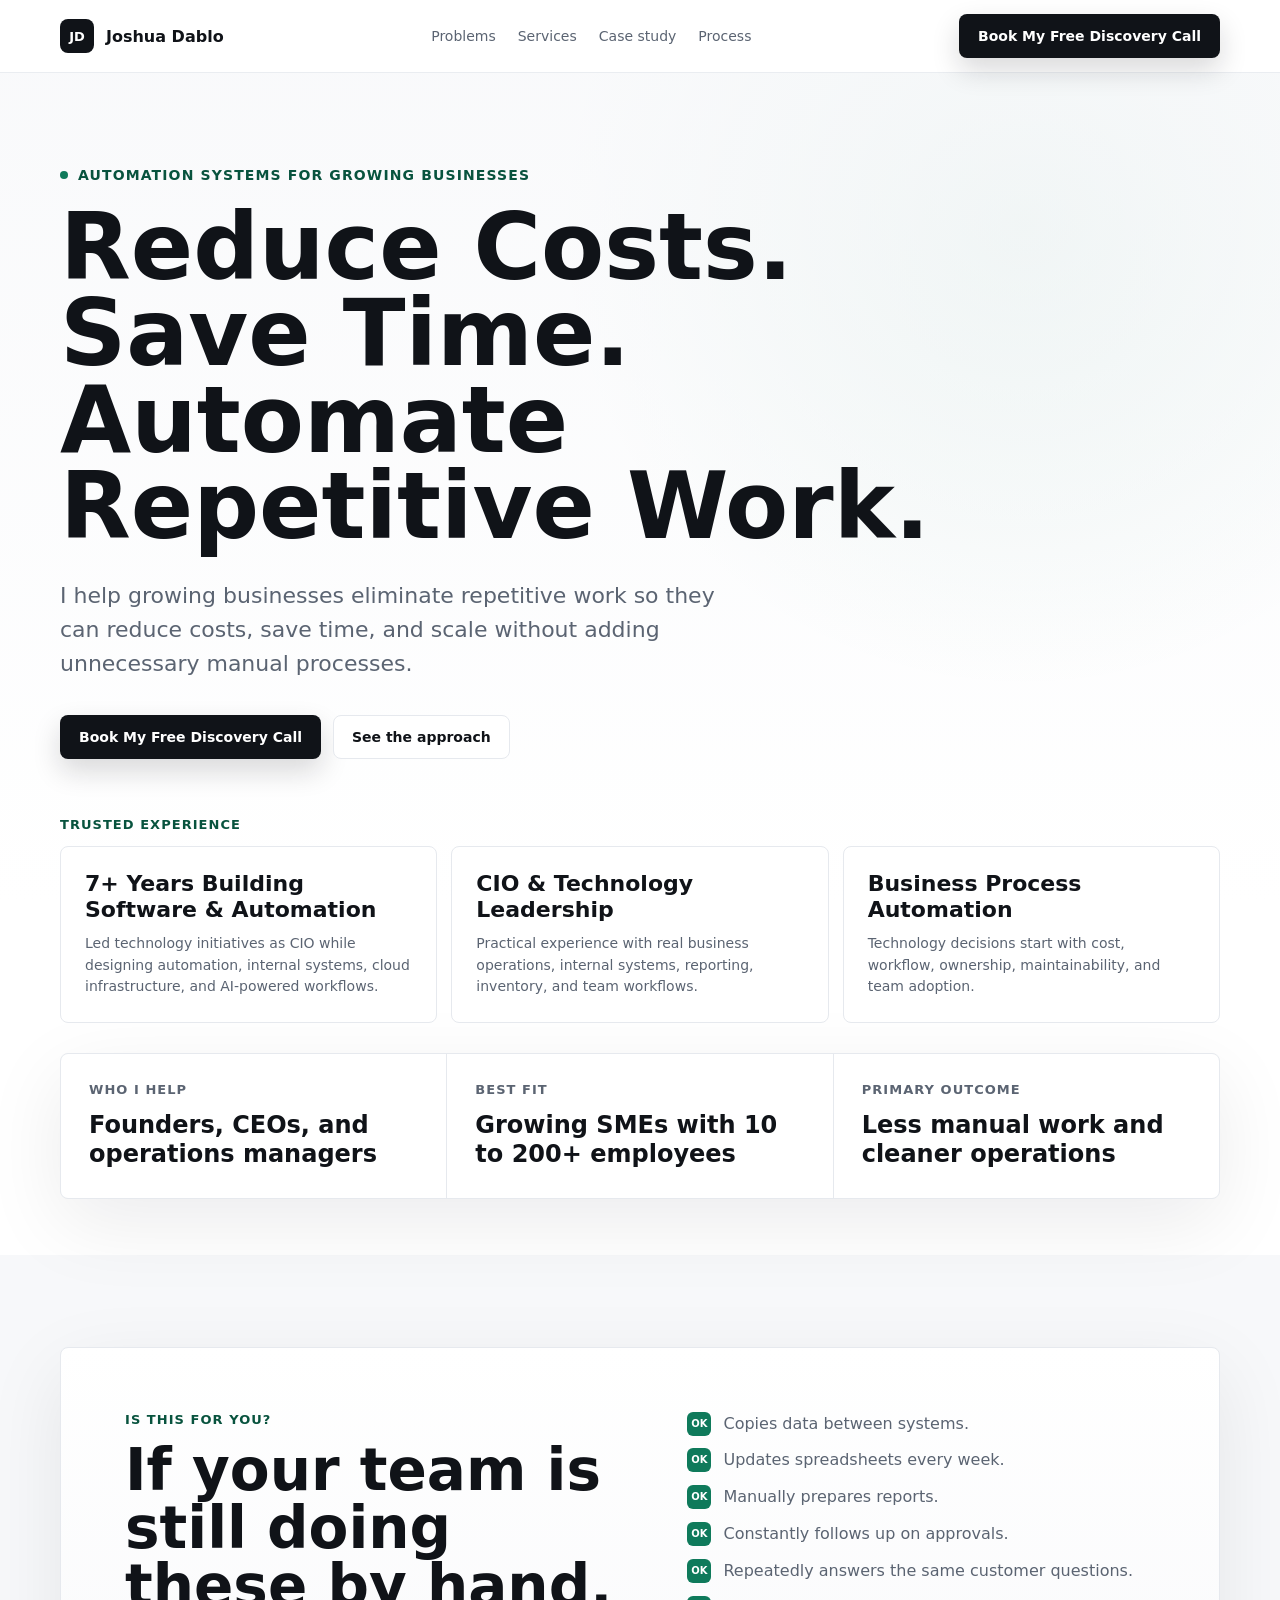
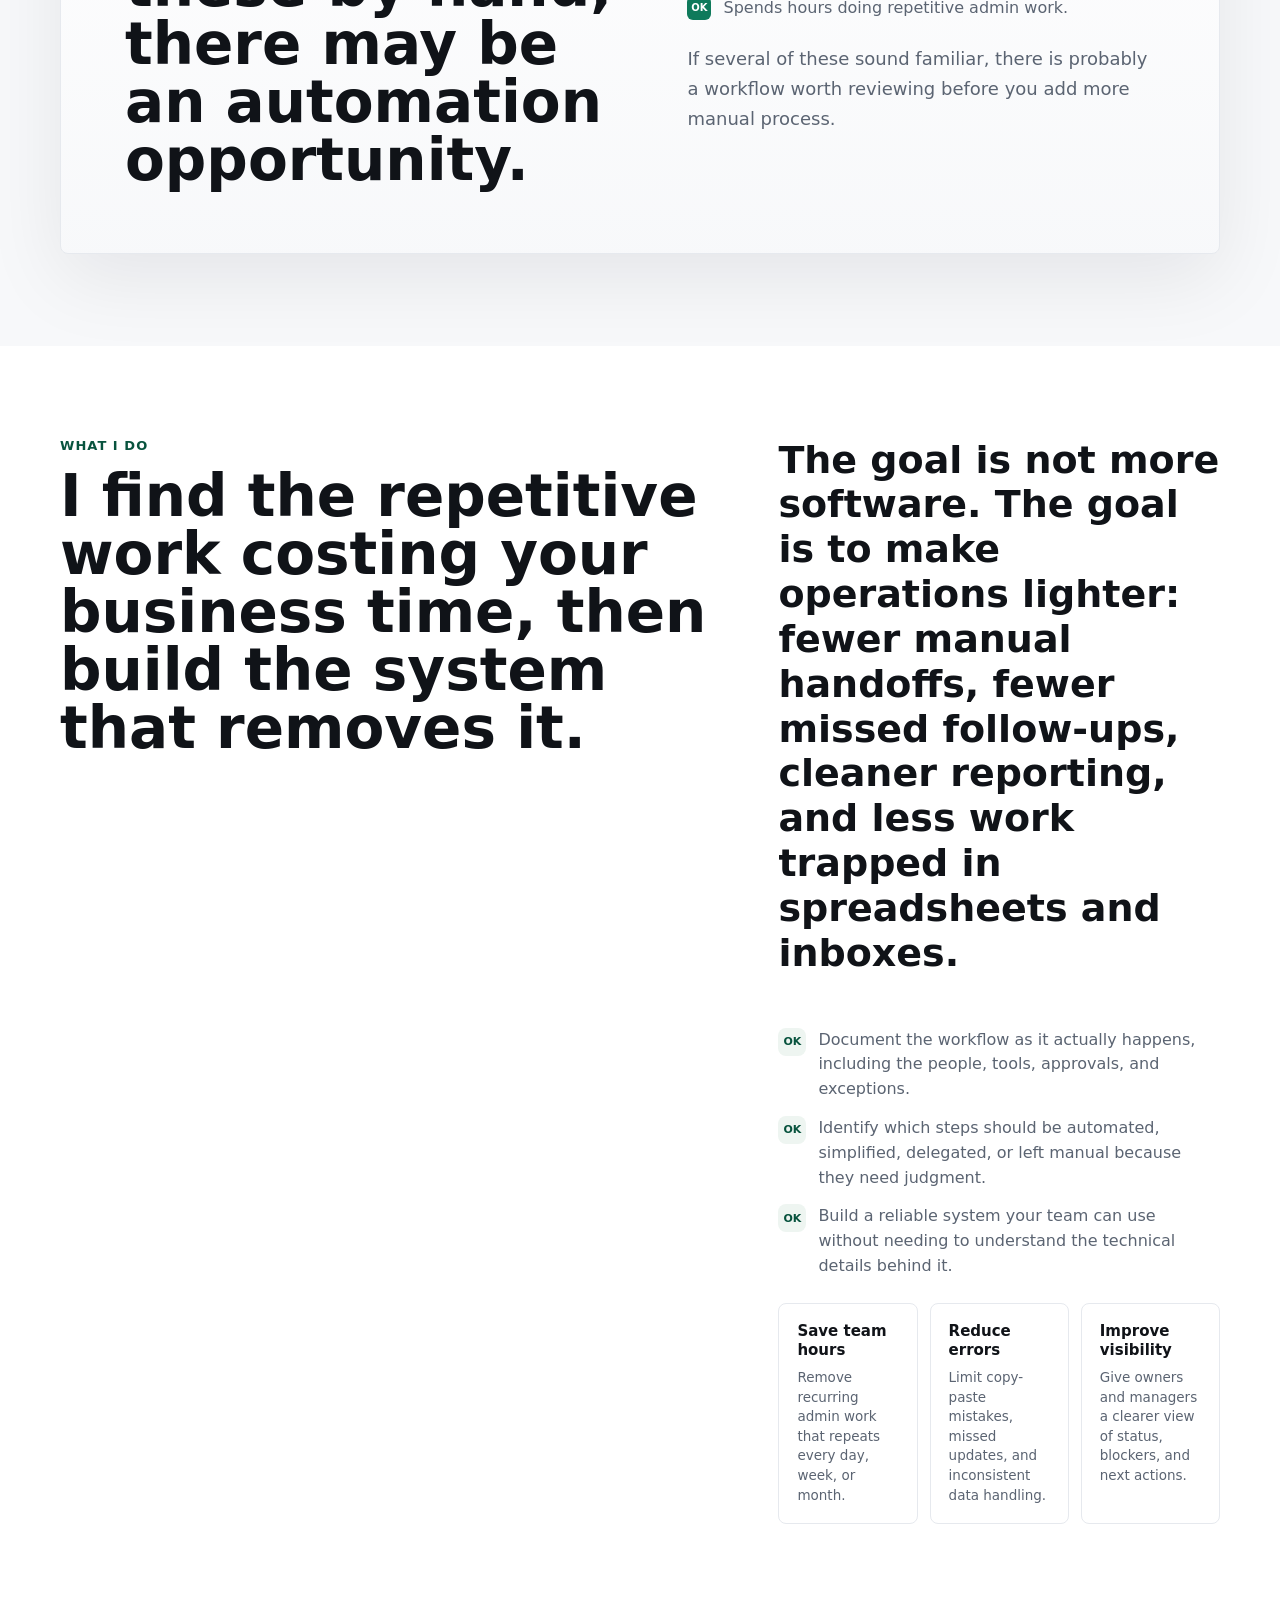
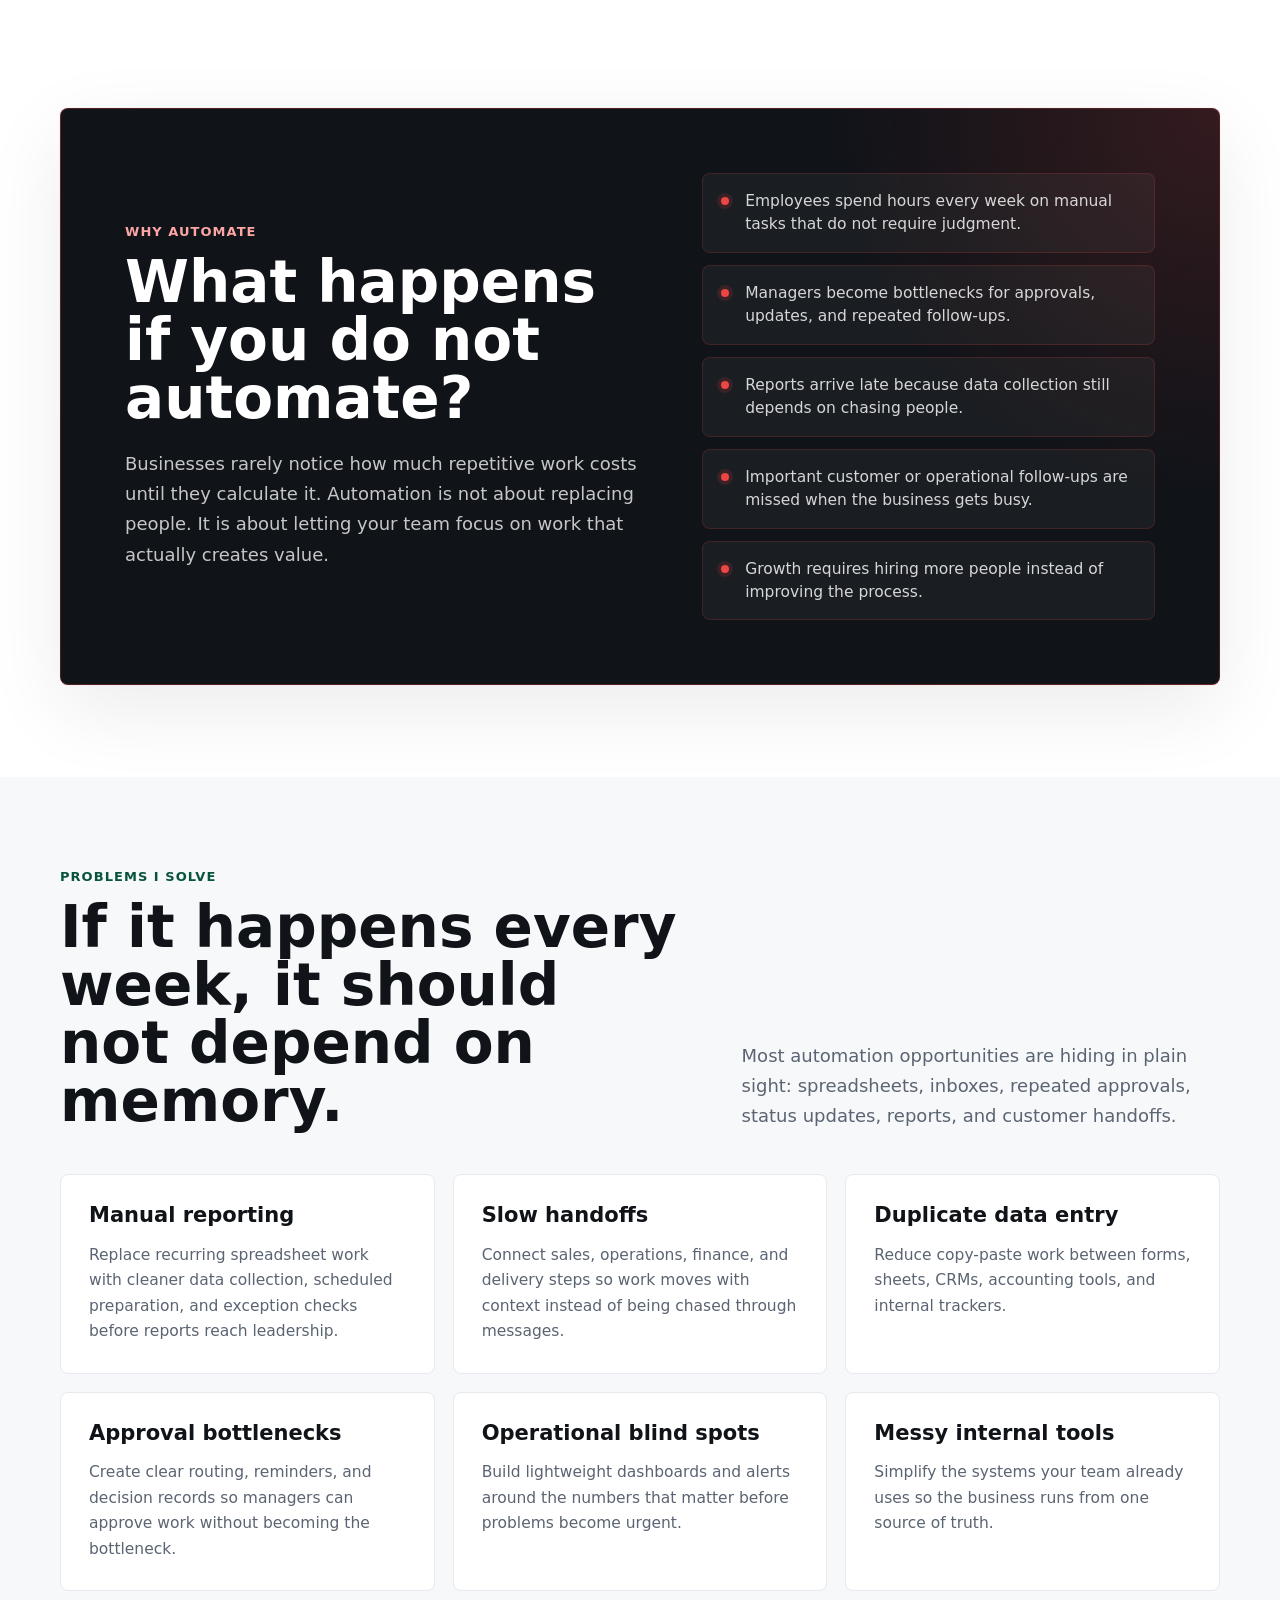
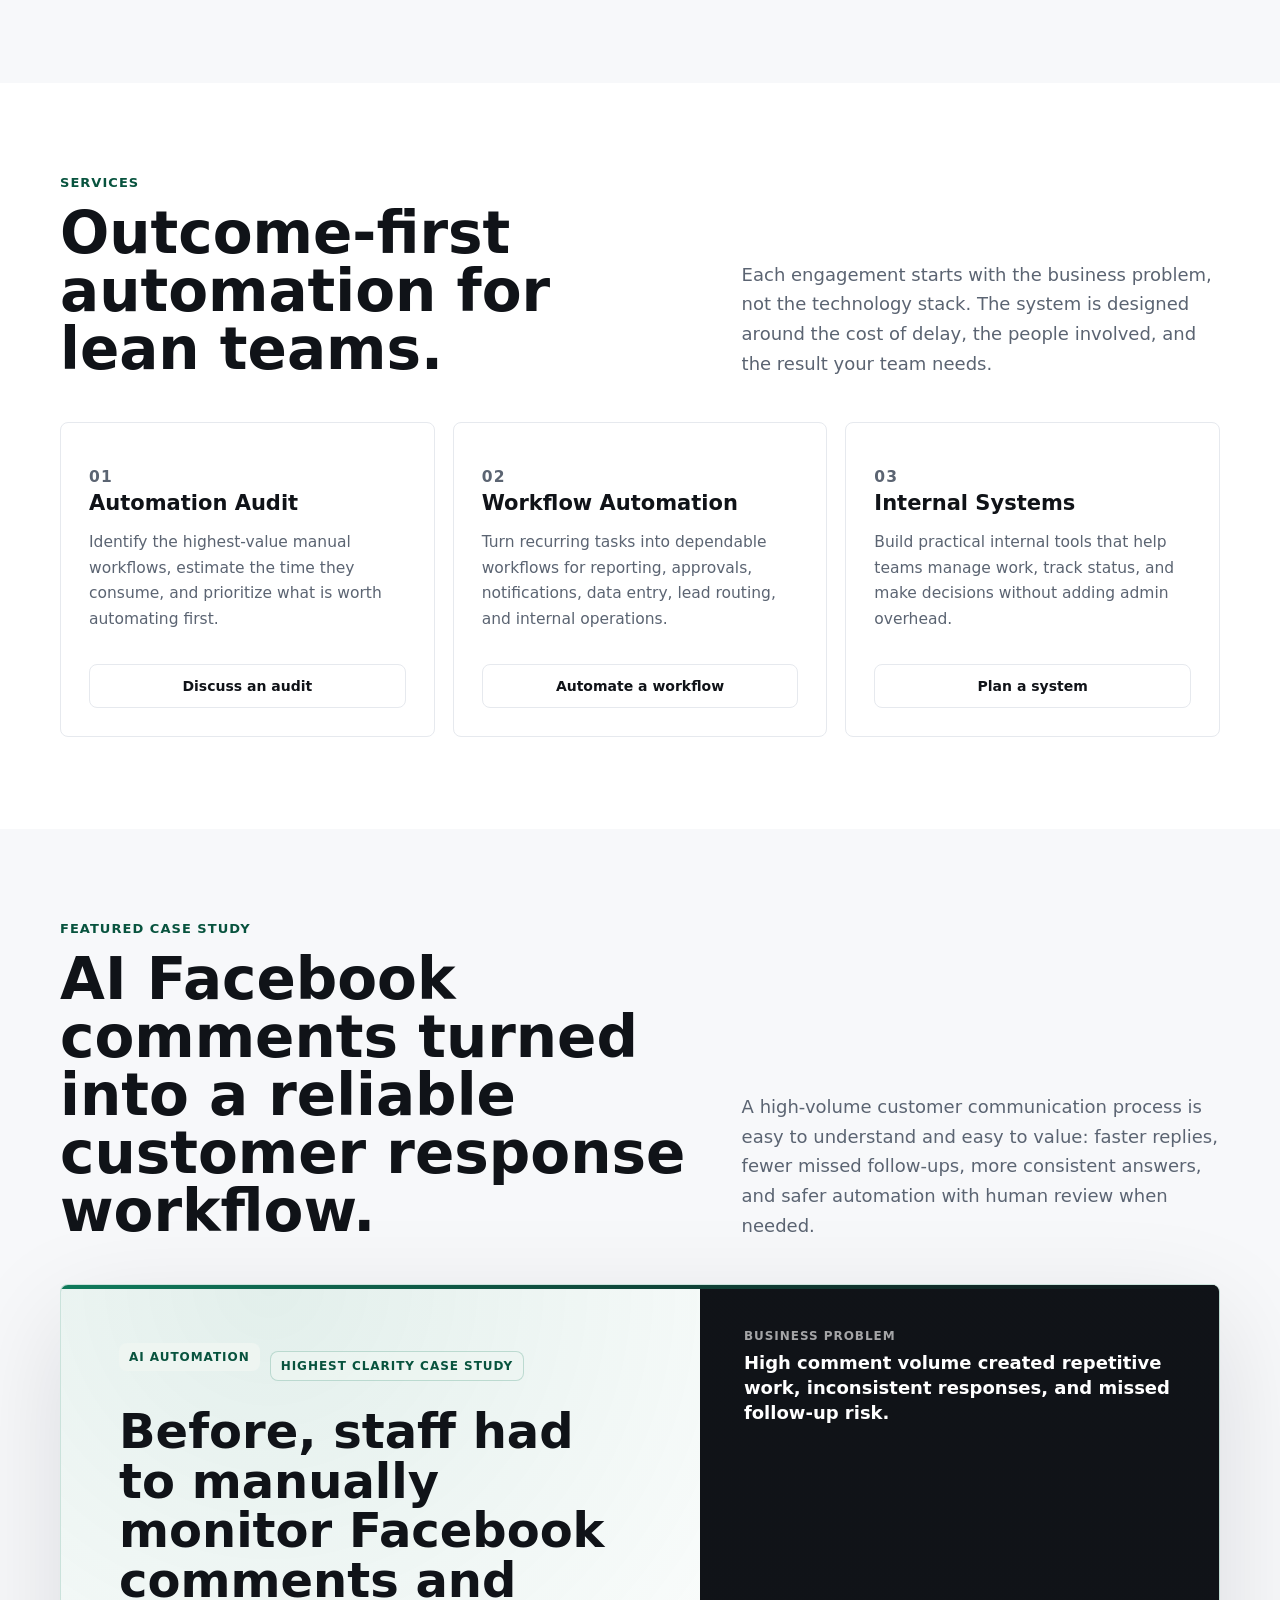
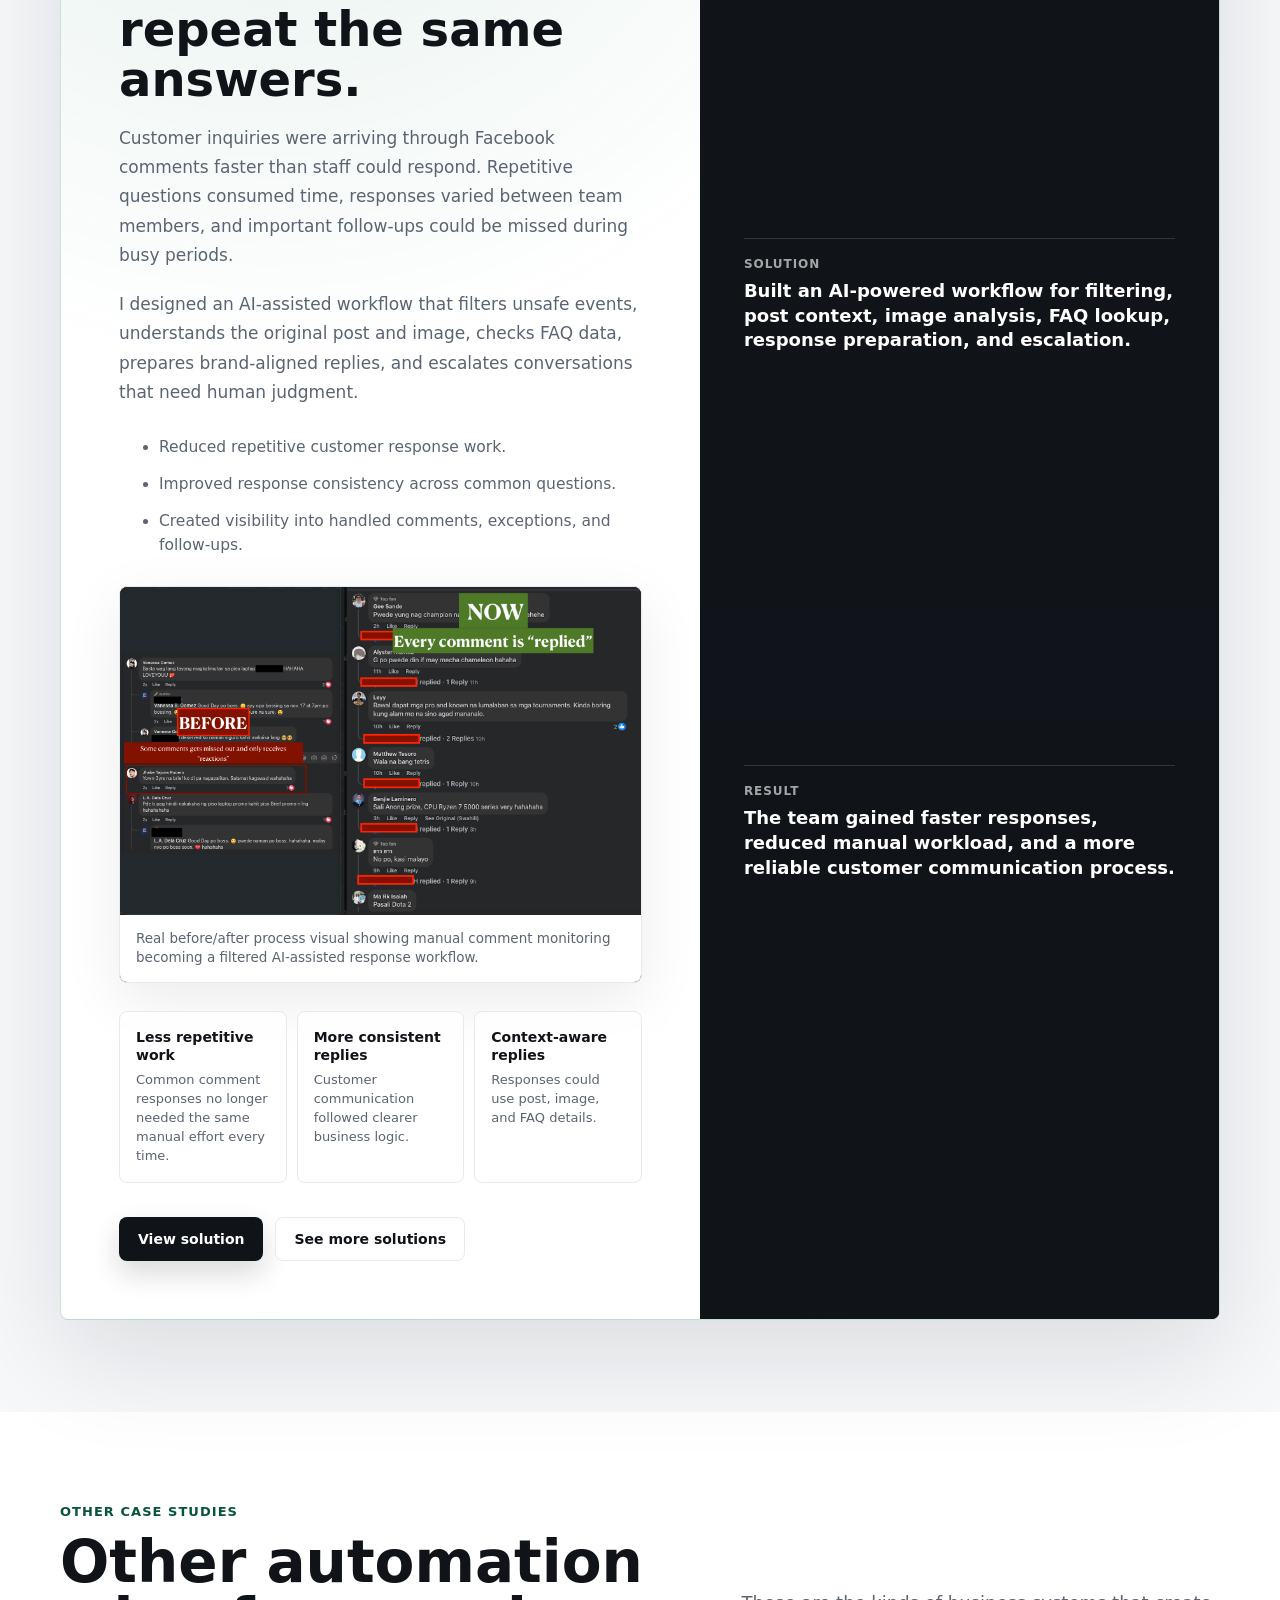
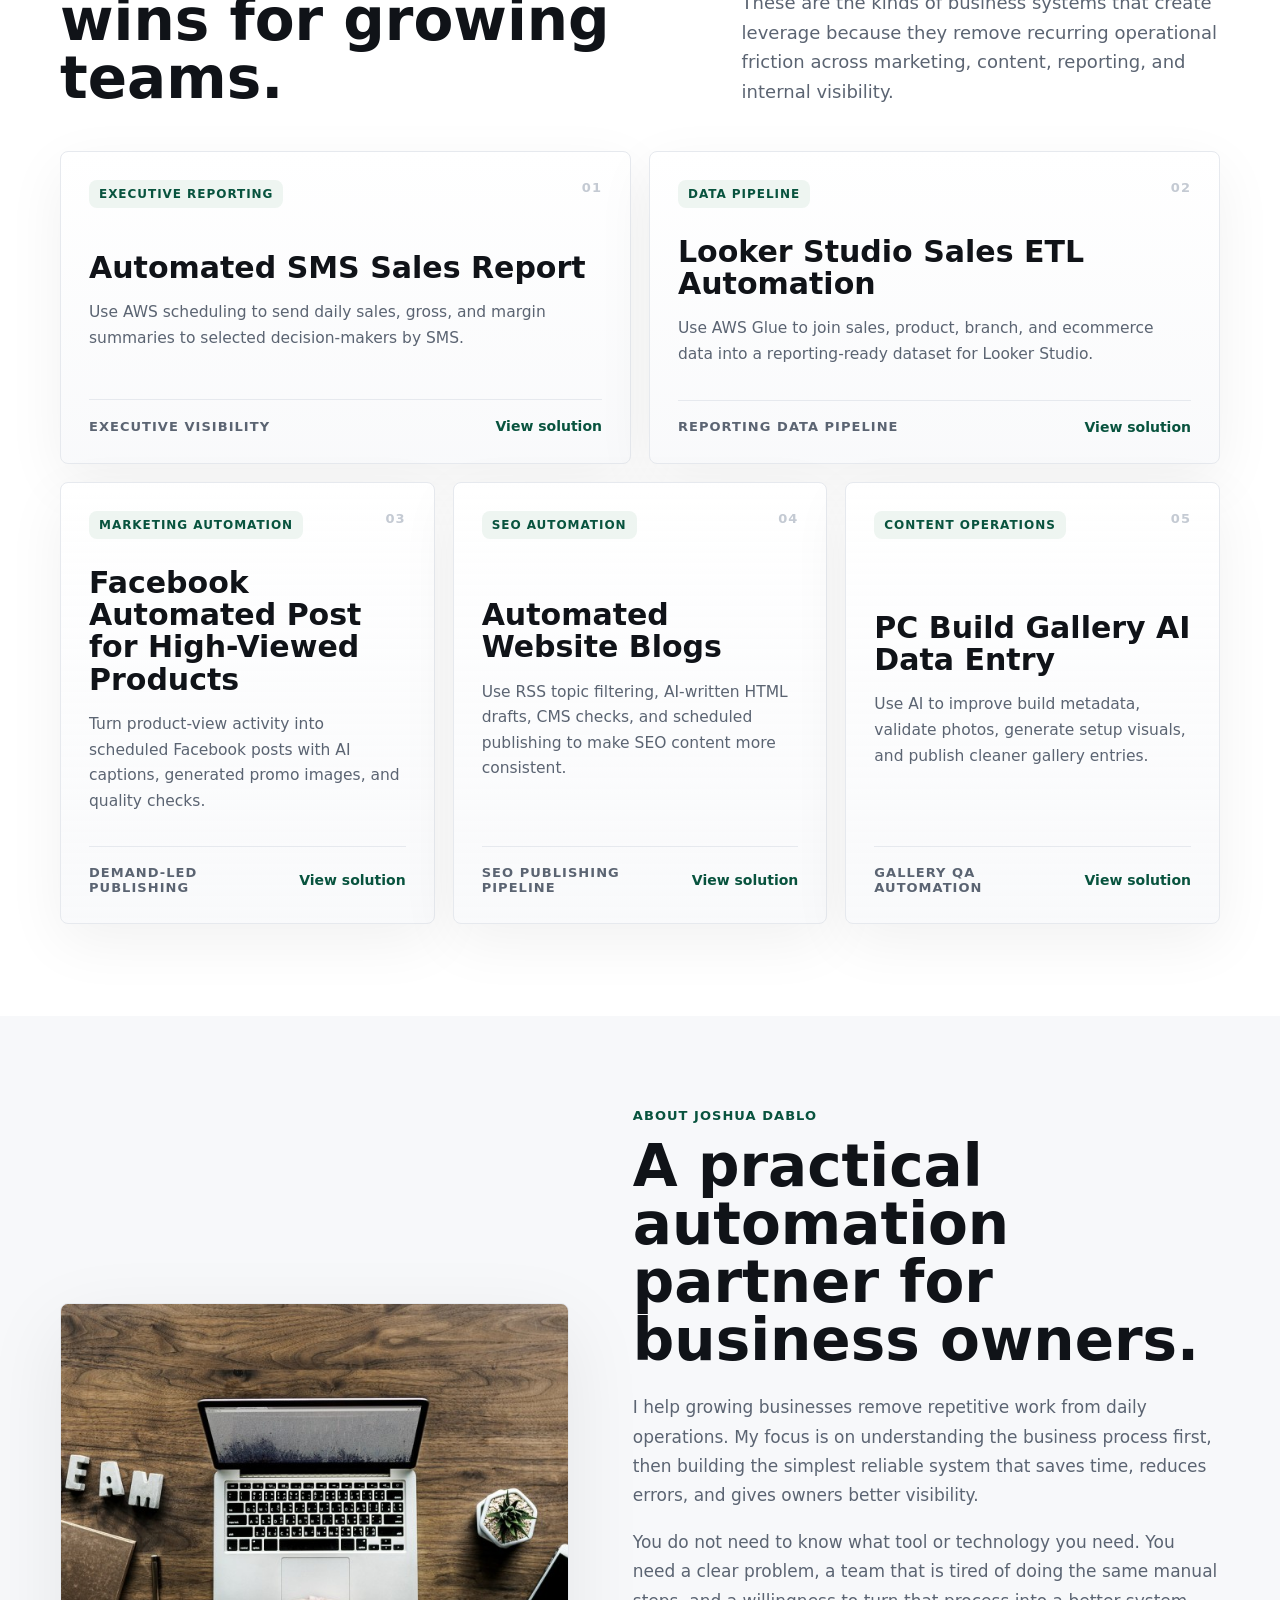
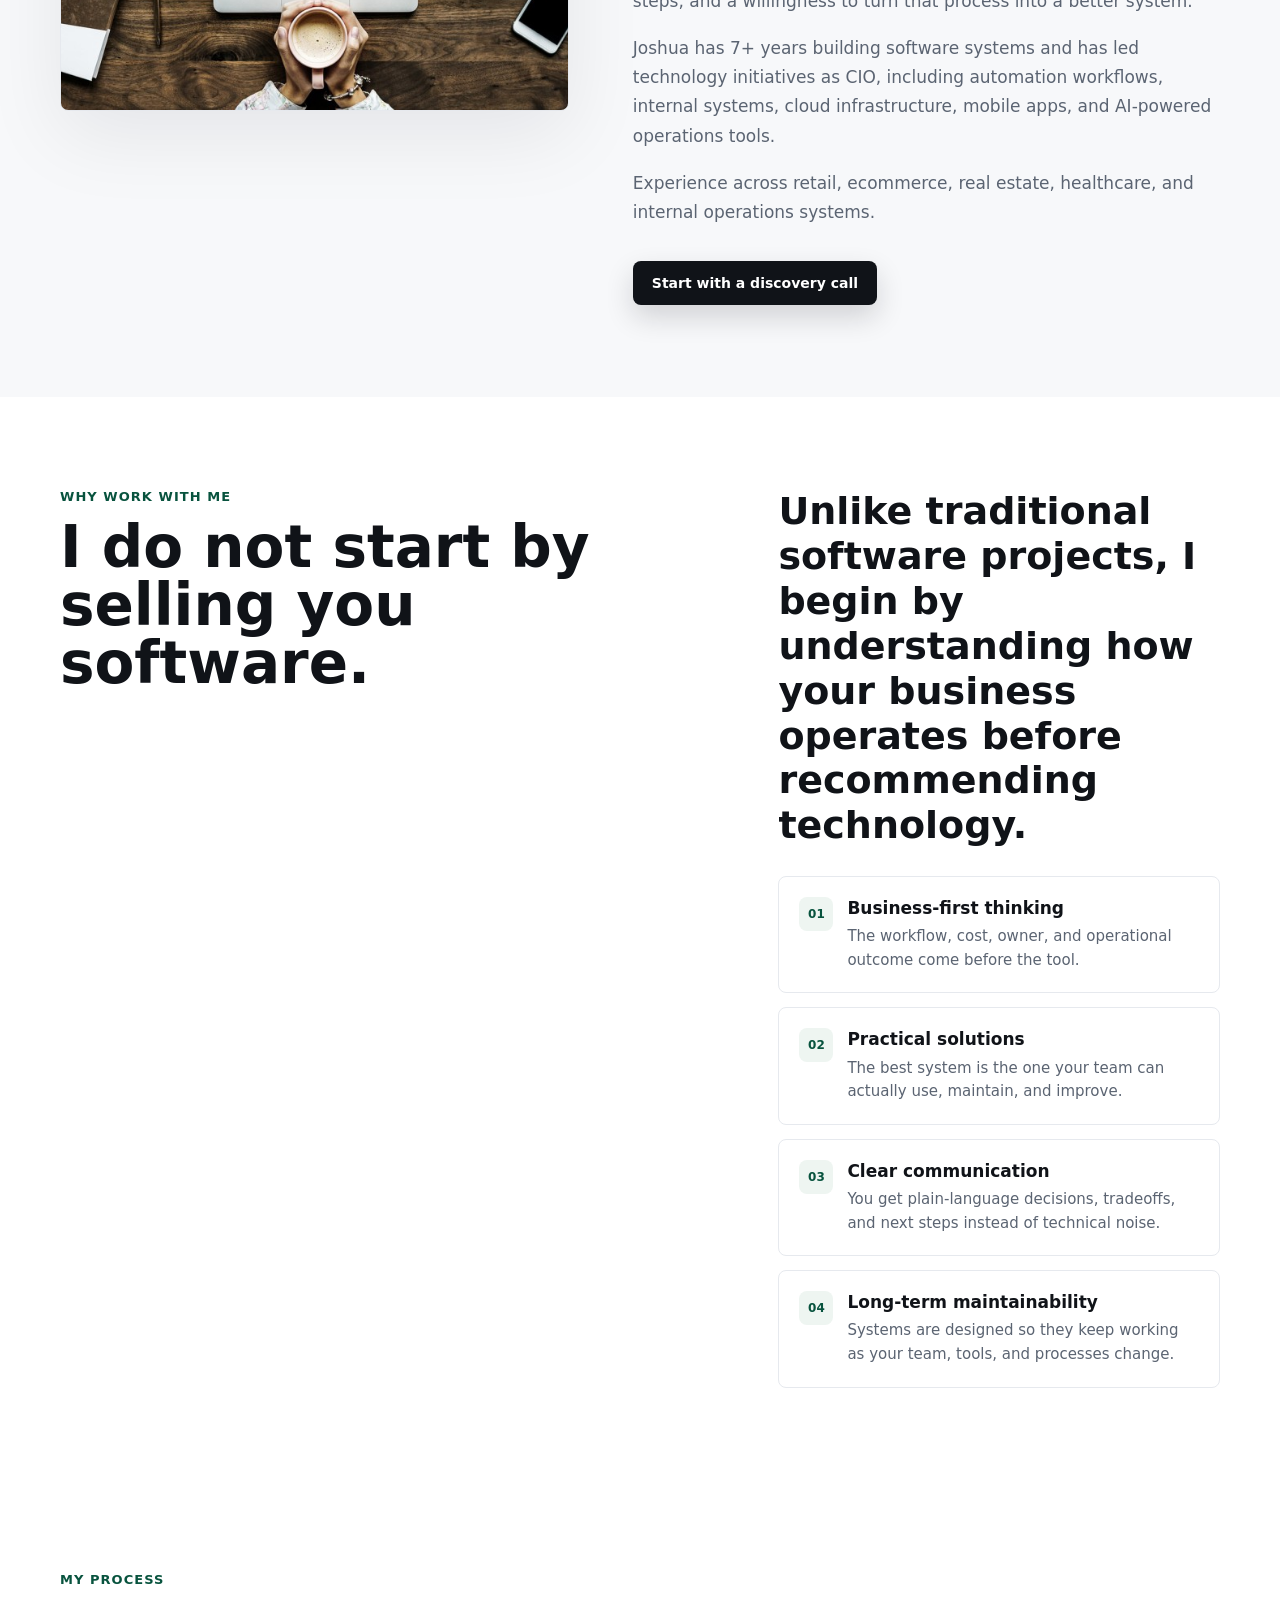
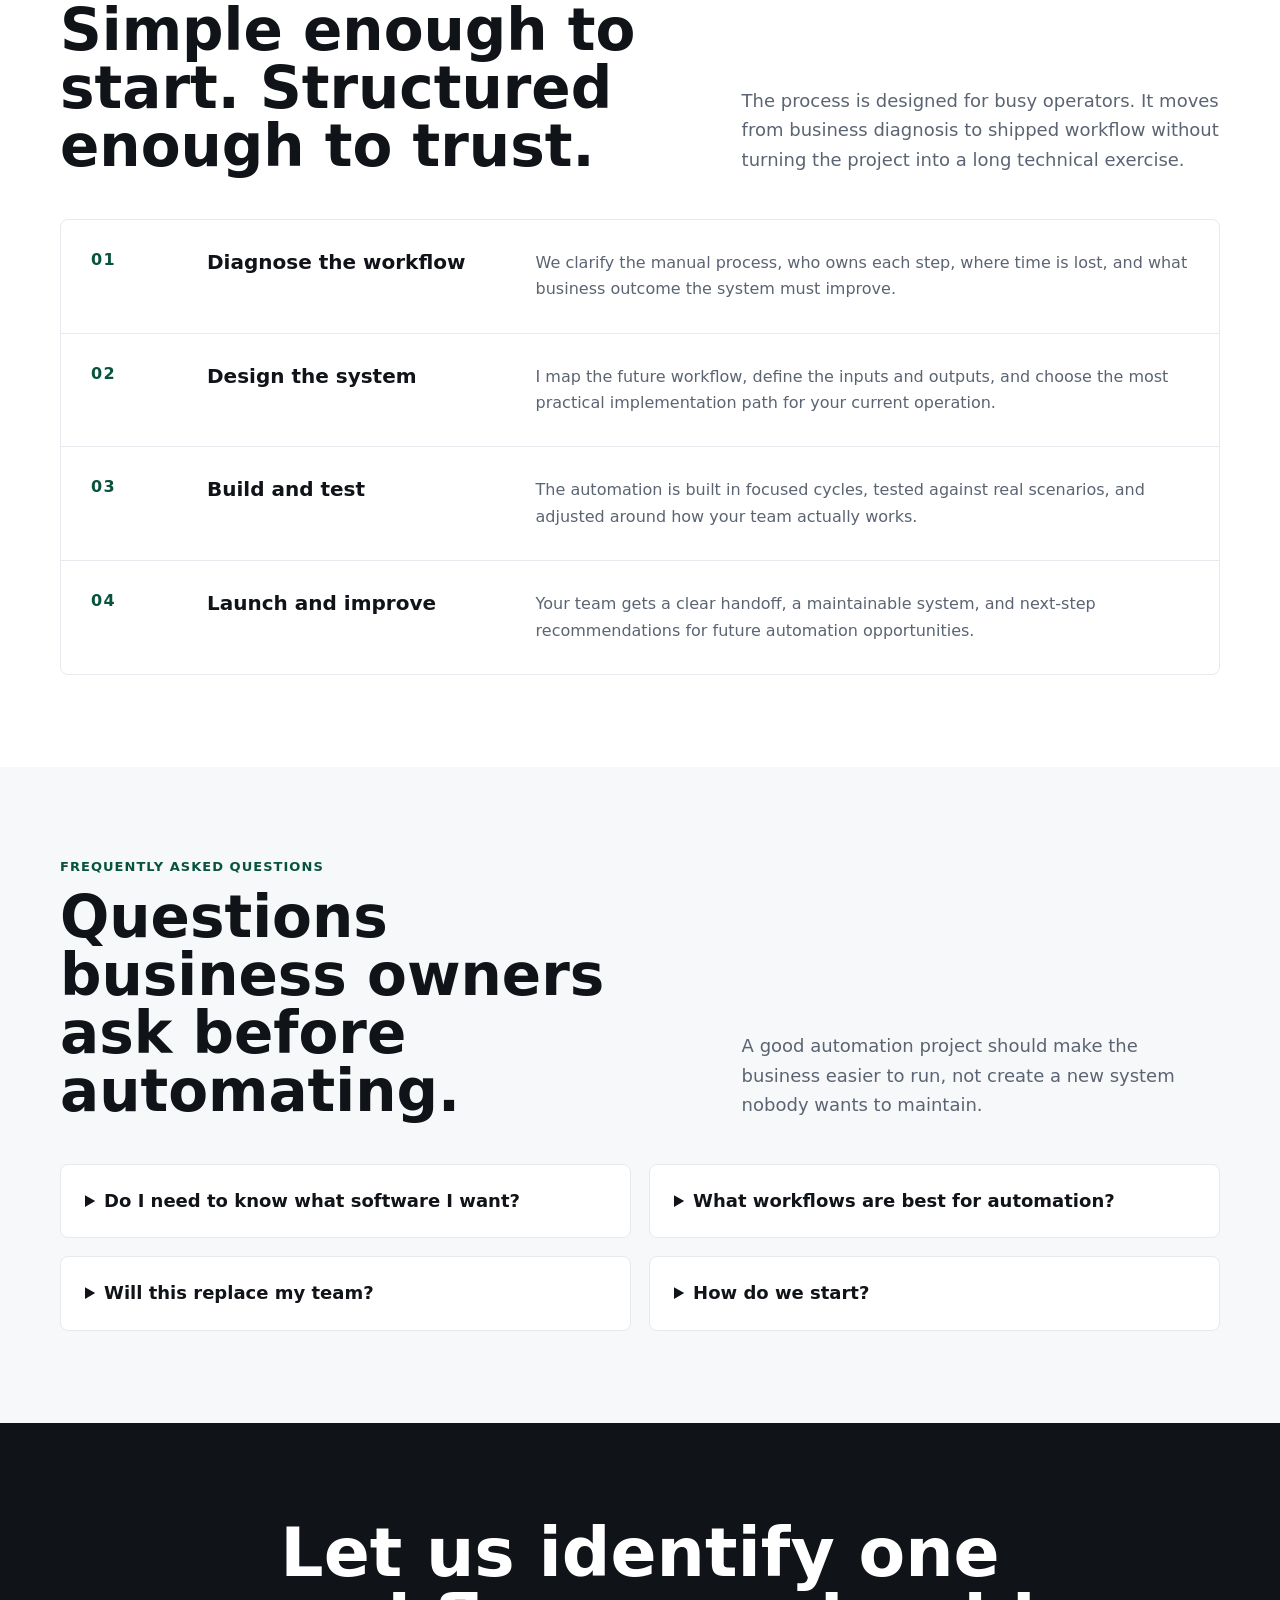
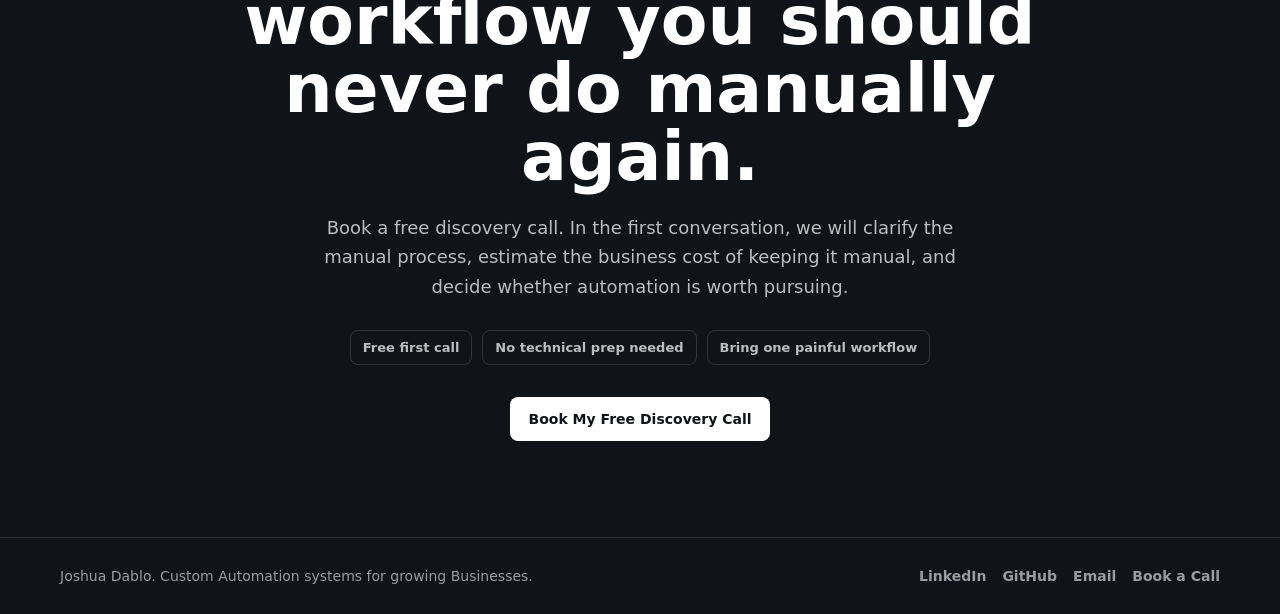
==== commit 5da26cdf: "feat: added screenshots on use case sms autmated sending" ====
--- a/index.html
+++ b/index.html
@@ -1496,55 +1496,10 @@
             </p>
           </div>
           <div class="case-study-grid">
-            <a class="study-card" href="case-study-facebook-auto-post-high-viewed-products.html">
-              <span class="study-card-top">
-                <span class="study-tag">Marketing automation</span>
-                <span class="study-number">01</span>
-              </span>
-              <span>
-                <h3>Facebook Automated Post for High-Viewed Products</h3>
-                <p>Turn product-view activity into scheduled Facebook posts with AI captions, generated promo images,
-                  and quality checks.</p>
-              </span>
-              <span class="study-card-bottom">
-                <span class="study-outcome">Demand-led publishing</span>
-                <span class="study-link">View solution</span>
-              </span>
-            </a>
-            <a class="study-card" href="case-study-pc-build-gallery-ai-data-entry.html">
-              <span class="study-card-top">
-                <span class="study-tag">Content operations</span>
-                <span class="study-number">02</span>
-              </span>
-              <span>
-                <h3>PC Build Gallery AI Data Entry</h3>
-                <p>Use AI to improve build metadata, validate photos, generate setup visuals, and publish cleaner
-                  gallery entries.</p>
-              </span>
-              <span class="study-card-bottom">
-                <span class="study-outcome">Gallery QA automation</span>
-                <span class="study-link">View solution</span>
-              </span>
-            </a>
-            <a class="study-card" href="case-study-auto-website-blogs.html">
-              <span class="study-card-top">
-                <span class="study-tag">SEO automation</span>
-                <span class="study-number">03</span>
-              </span>
-              <span>
-                <h3>Automated Website Blogs</h3>
-                <p>Use RSS topic filtering, AI-written HTML drafts, CMS checks, and scheduled publishing to make SEO
-                  content more consistent.</p>
-              </span>
-              <span class="study-card-bottom">
-                <span class="study-outcome">SEO publishing pipeline</span>
-                <span class="study-link">View solution</span>
-              </span>
-            </a>
             <a class="study-card" href="case-study-auto-sms-sales-report.html">
               <span class="study-card-top">
                 <span class="study-tag">Executive reporting</span>
-                <span class="study-number">04</span>
+                <span class="study-number">01</span>
               </span>
               <span>
                 <h3>Automated SMS Sales Report</h3>
@@ -1559,7 +1514,7 @@
             <a class="study-card" href="case-study-looker-studio-sales-etl.html">
               <span class="study-card-top">
                 <span class="study-tag">Data pipeline</span>
-                <span class="study-number">05</span>
+                <span class="study-number">02</span>
               </span>
               <span>
                 <h3>Looker Studio Sales ETL Automation</h3>
@@ -1568,6 +1523,51 @@
               </span>
               <span class="study-card-bottom">
                 <span class="study-outcome">Reporting data pipeline</span>
+                <span class="study-link">View solution</span>
+              </span>
+            </a>
+            <a class="study-card" href="case-study-facebook-auto-post-high-viewed-products.html">
+              <span class="study-card-top">
+                <span class="study-tag">Marketing automation</span>
+                <span class="study-number">03</span>
+              </span>
+              <span>
+                <h3>Facebook Automated Post for High-Viewed Products</h3>
+                <p>Turn product-view activity into scheduled Facebook posts with AI captions, generated promo images,
+                  and quality checks.</p>
+              </span>
+              <span class="study-card-bottom">
+                <span class="study-outcome">Demand-led publishing</span>
+                <span class="study-link">View solution</span>
+              </span>
+            </a>
+            <a class="study-card" href="case-study-auto-website-blogs.html">
+              <span class="study-card-top">
+                <span class="study-tag">SEO automation</span>
+                <span class="study-number">04</span>
+              </span>
+              <span>
+                <h3>Automated Website Blogs</h3>
+                <p>Use RSS topic filtering, AI-written HTML drafts, CMS checks, and scheduled publishing to make SEO
+                  content more consistent.</p>
+              </span>
+              <span class="study-card-bottom">
+                <span class="study-outcome">SEO publishing pipeline</span>
+                <span class="study-link">View solution</span>
+              </span>
+            </a>
+            <a class="study-card" href="case-study-pc-build-gallery-ai-data-entry.html">
+              <span class="study-card-top">
+                <span class="study-tag">Content operations</span>
+                <span class="study-number">05</span>
+              </span>
+              <span>
+                <h3>PC Build Gallery AI Data Entry</h3>
+                <p>Use AI to improve build metadata, validate photos, generate setup visuals, and publish cleaner
+                  gallery entries.</p>
+              </span>
+              <span class="study-card-bottom">
+                <span class="study-outcome">Gallery QA automation</span>
                 <span class="study-link">View solution</span>
               </span>
             </a>
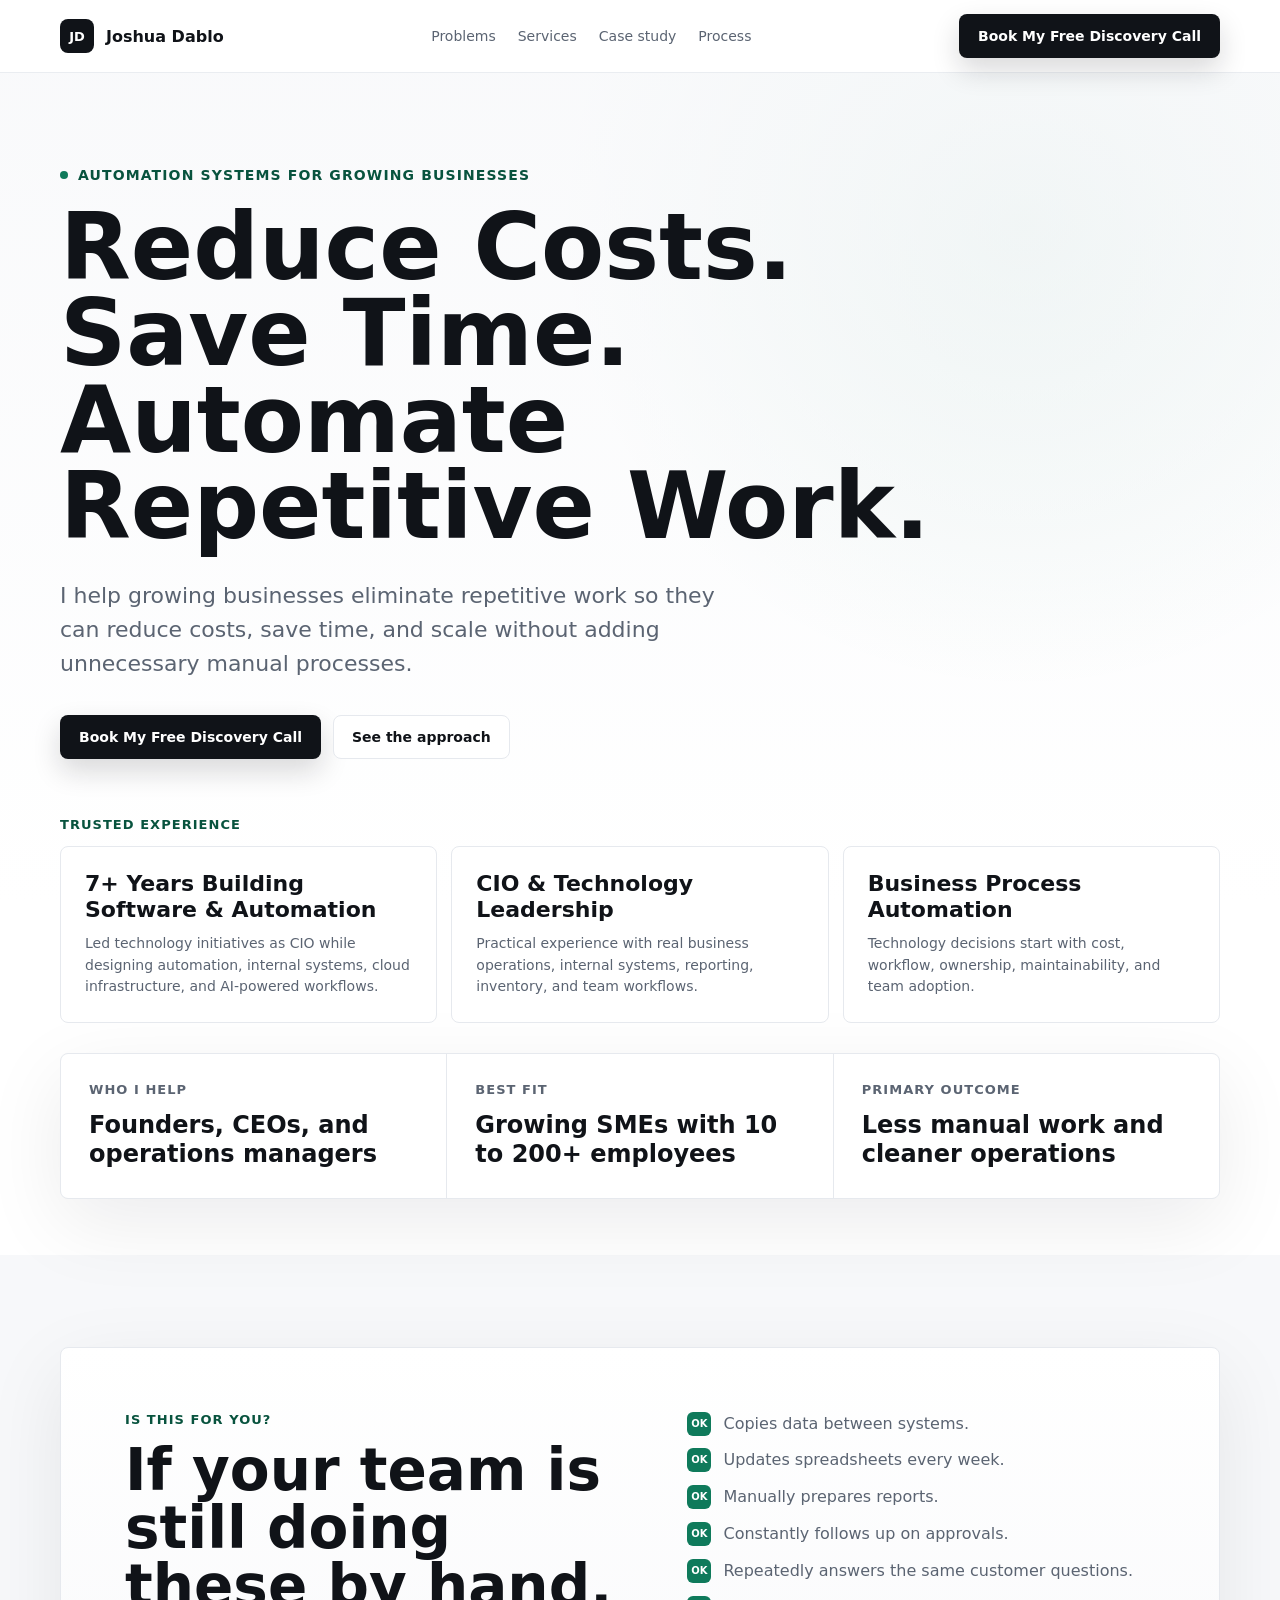
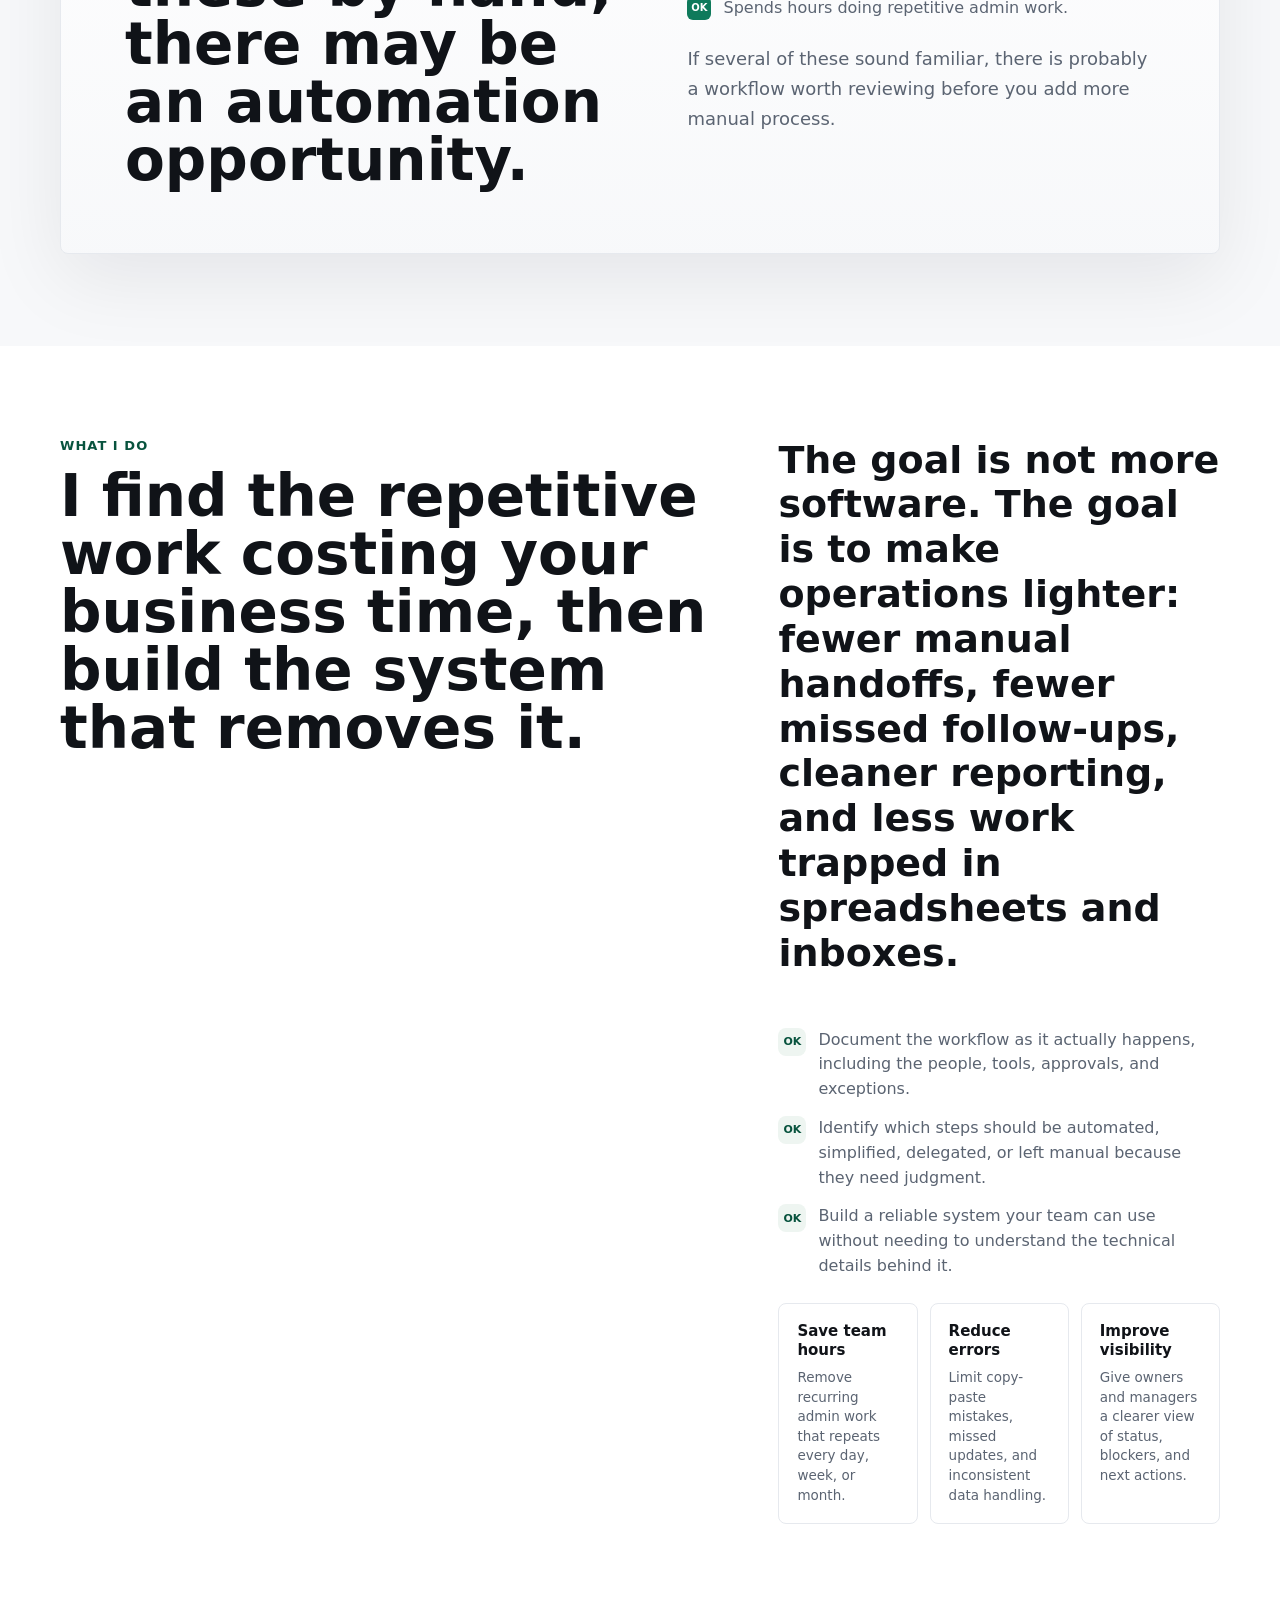
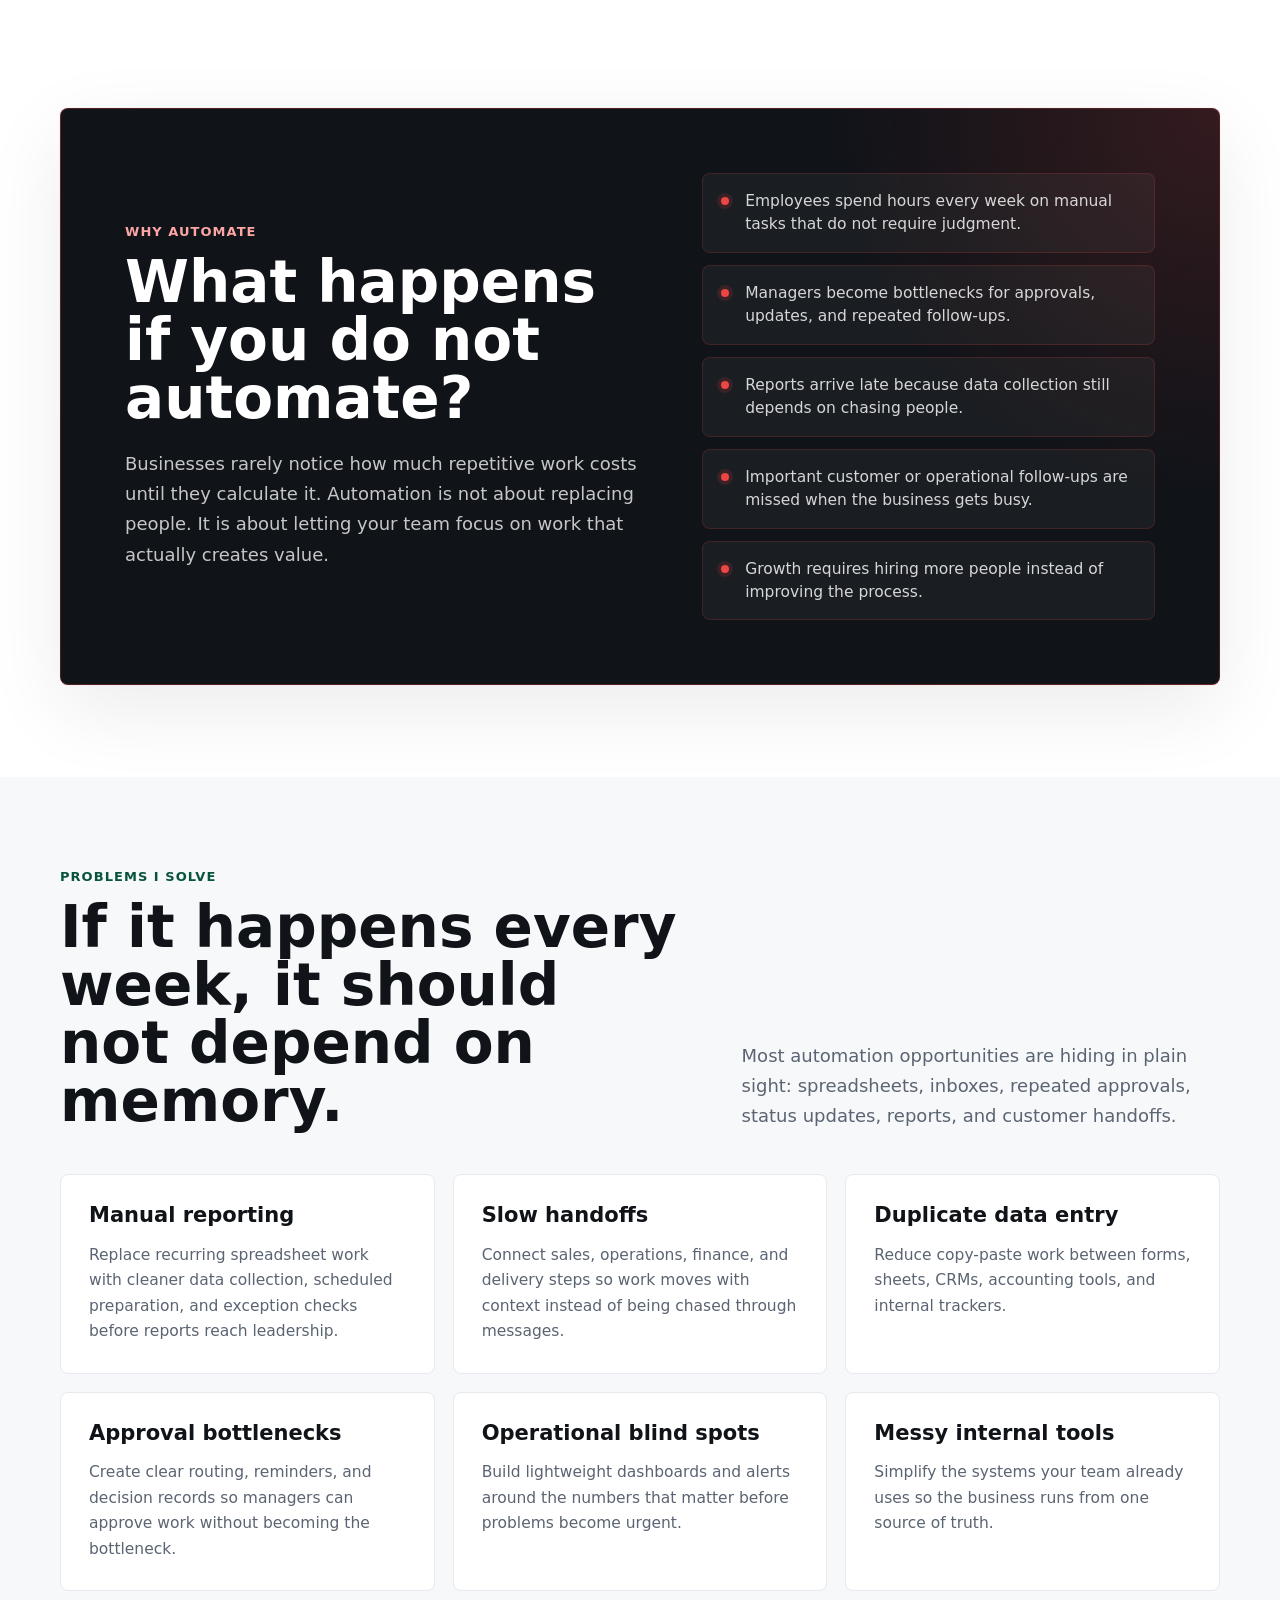
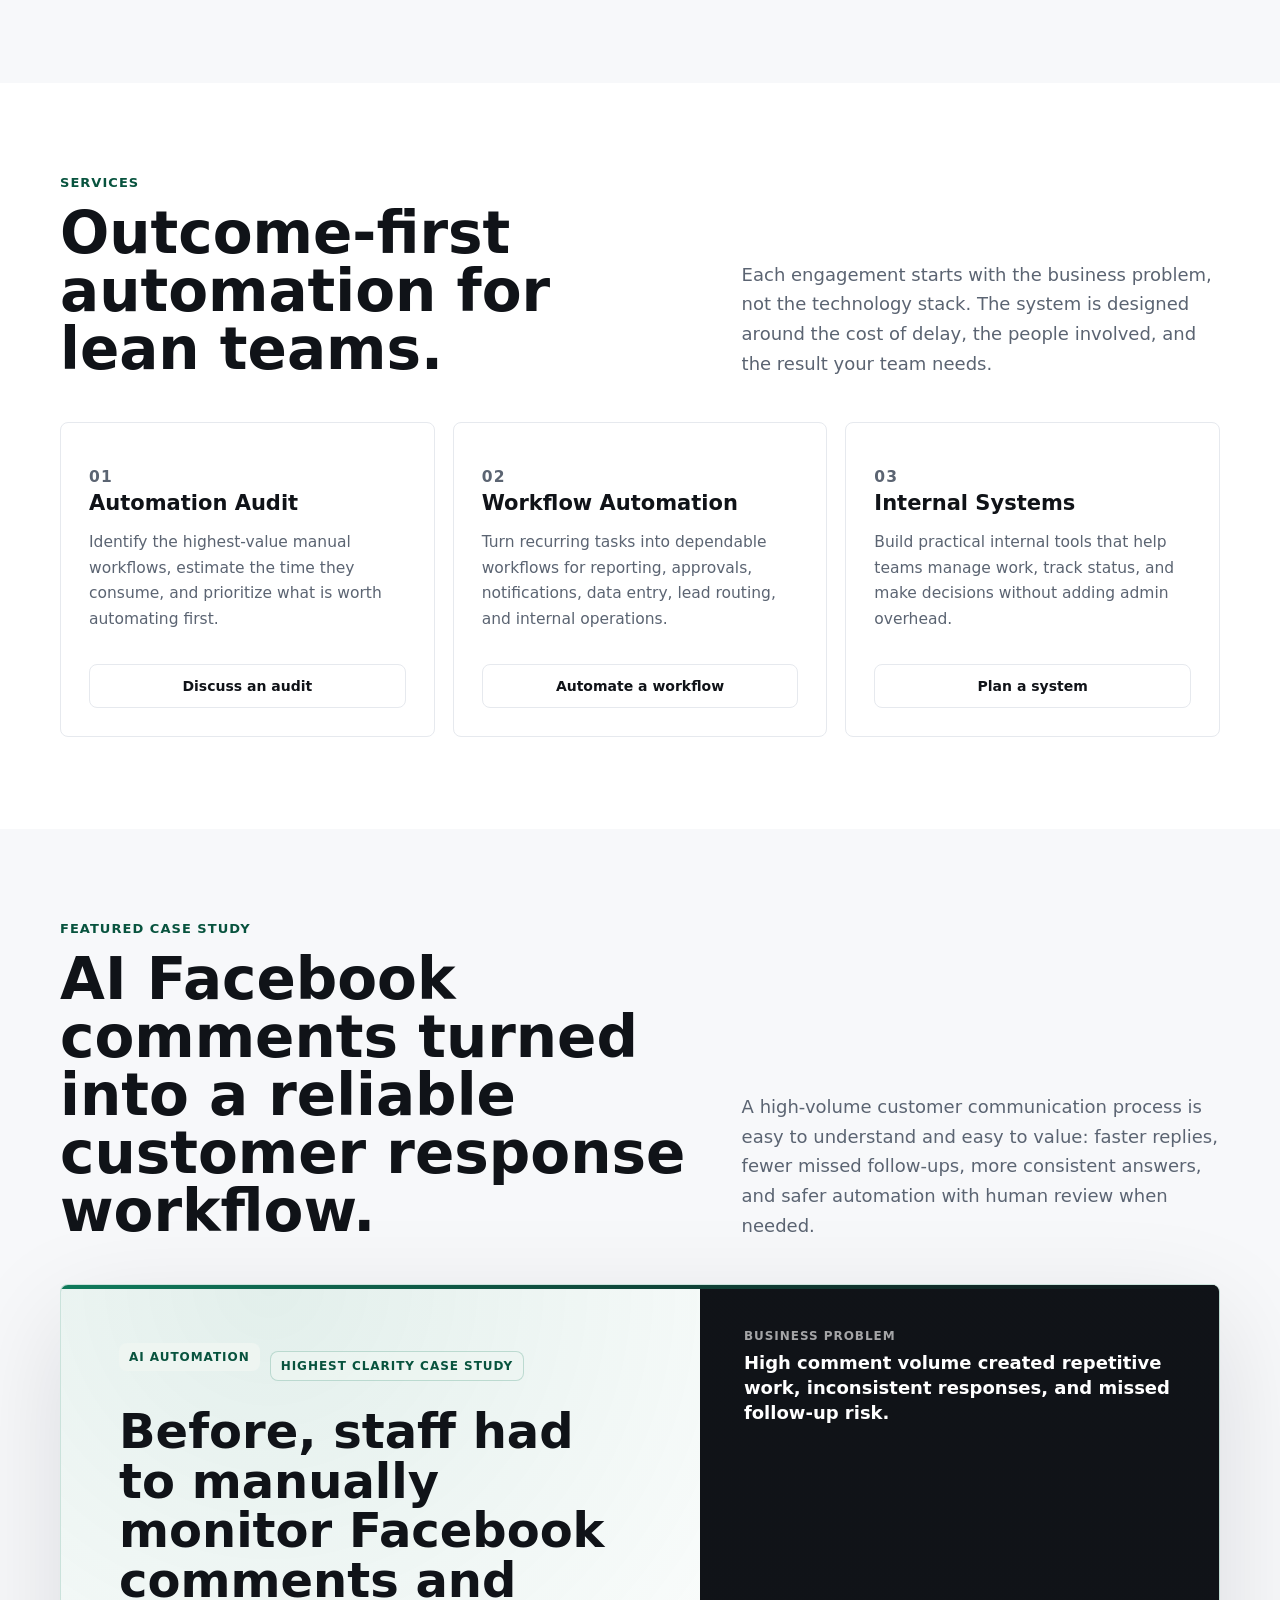
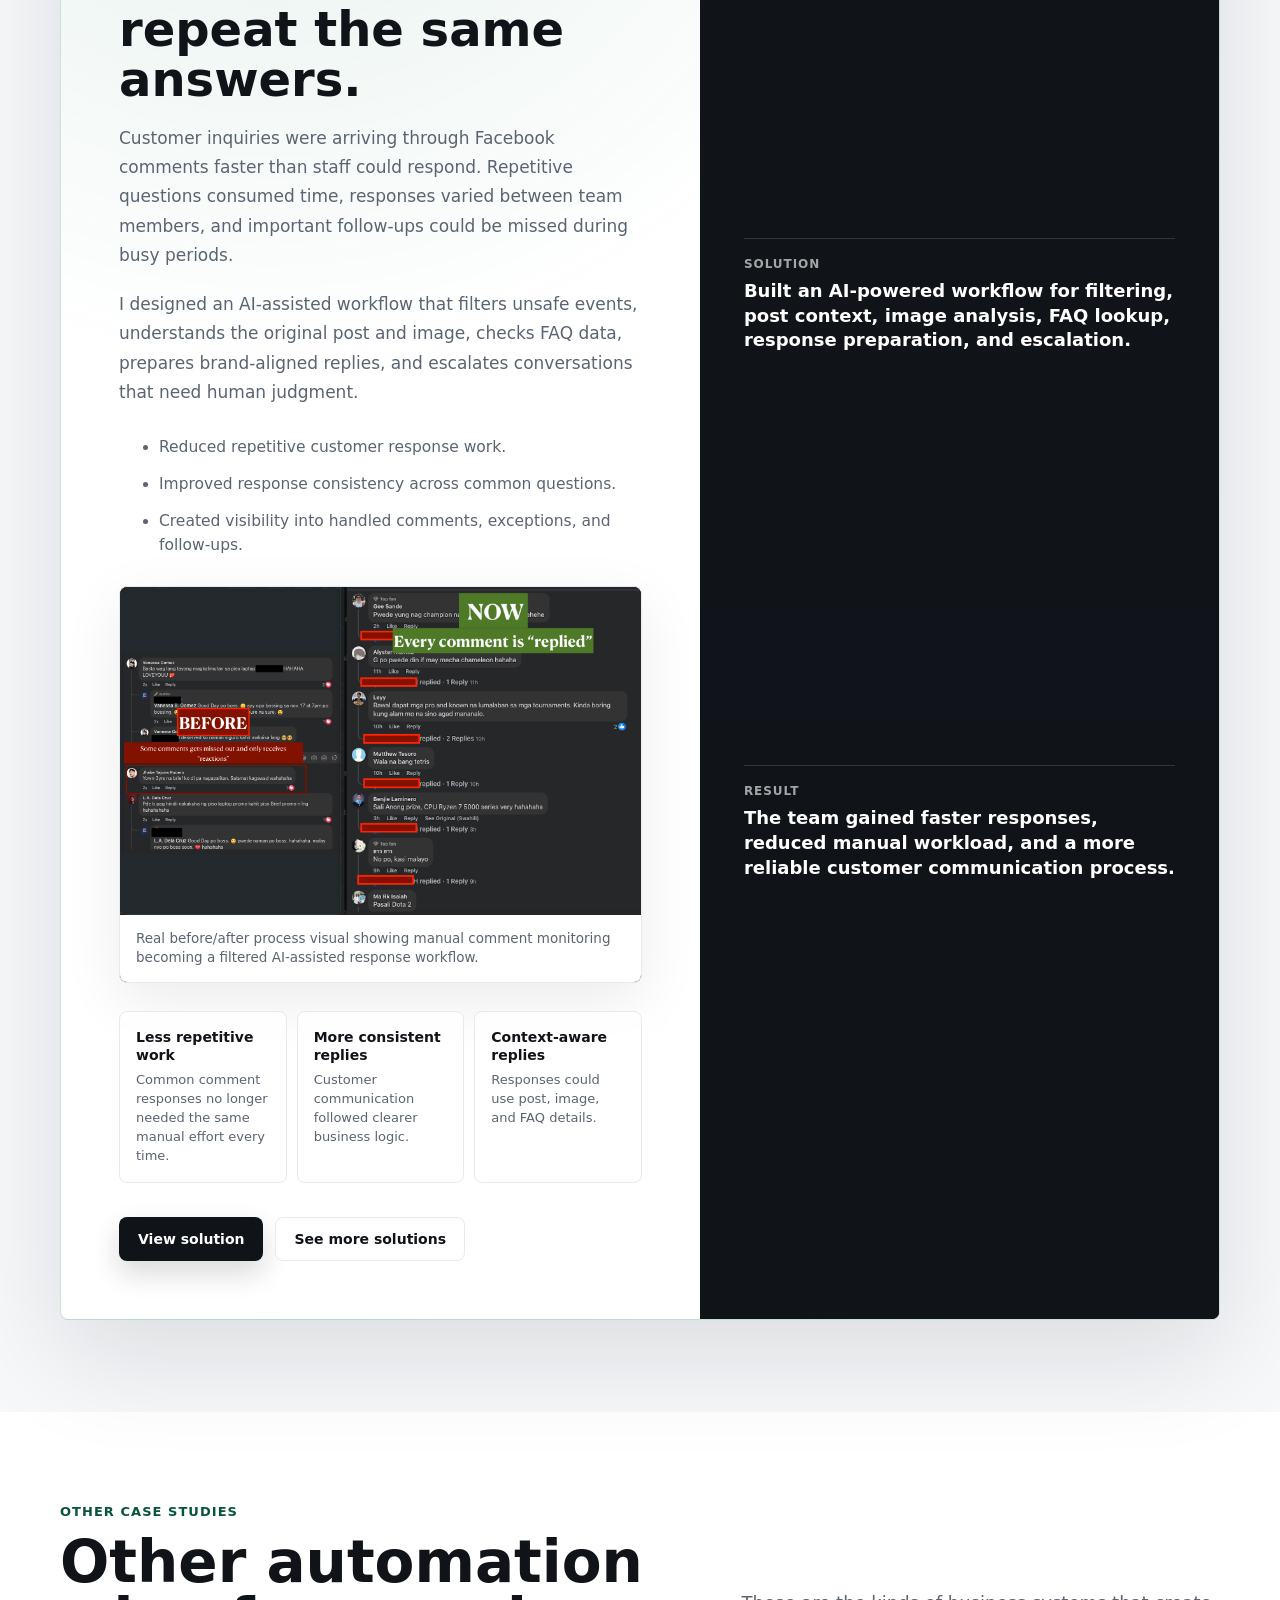
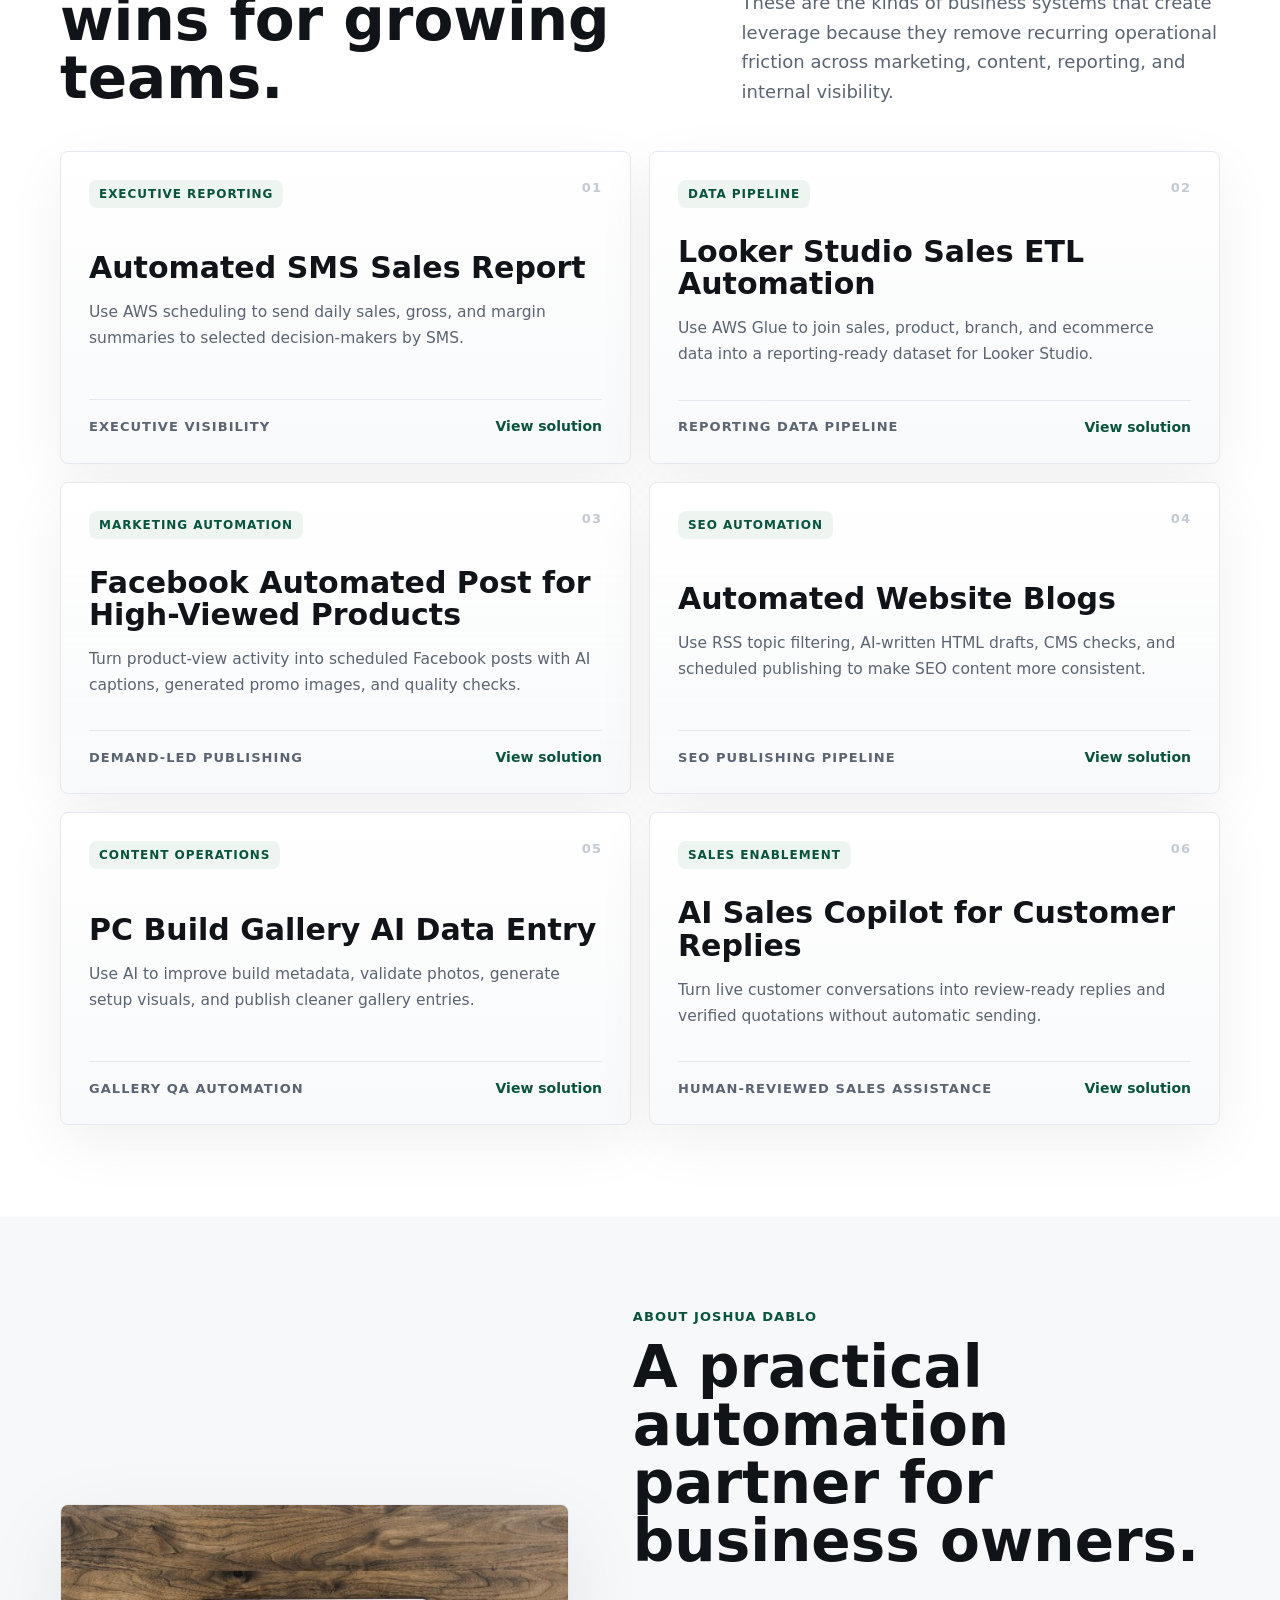
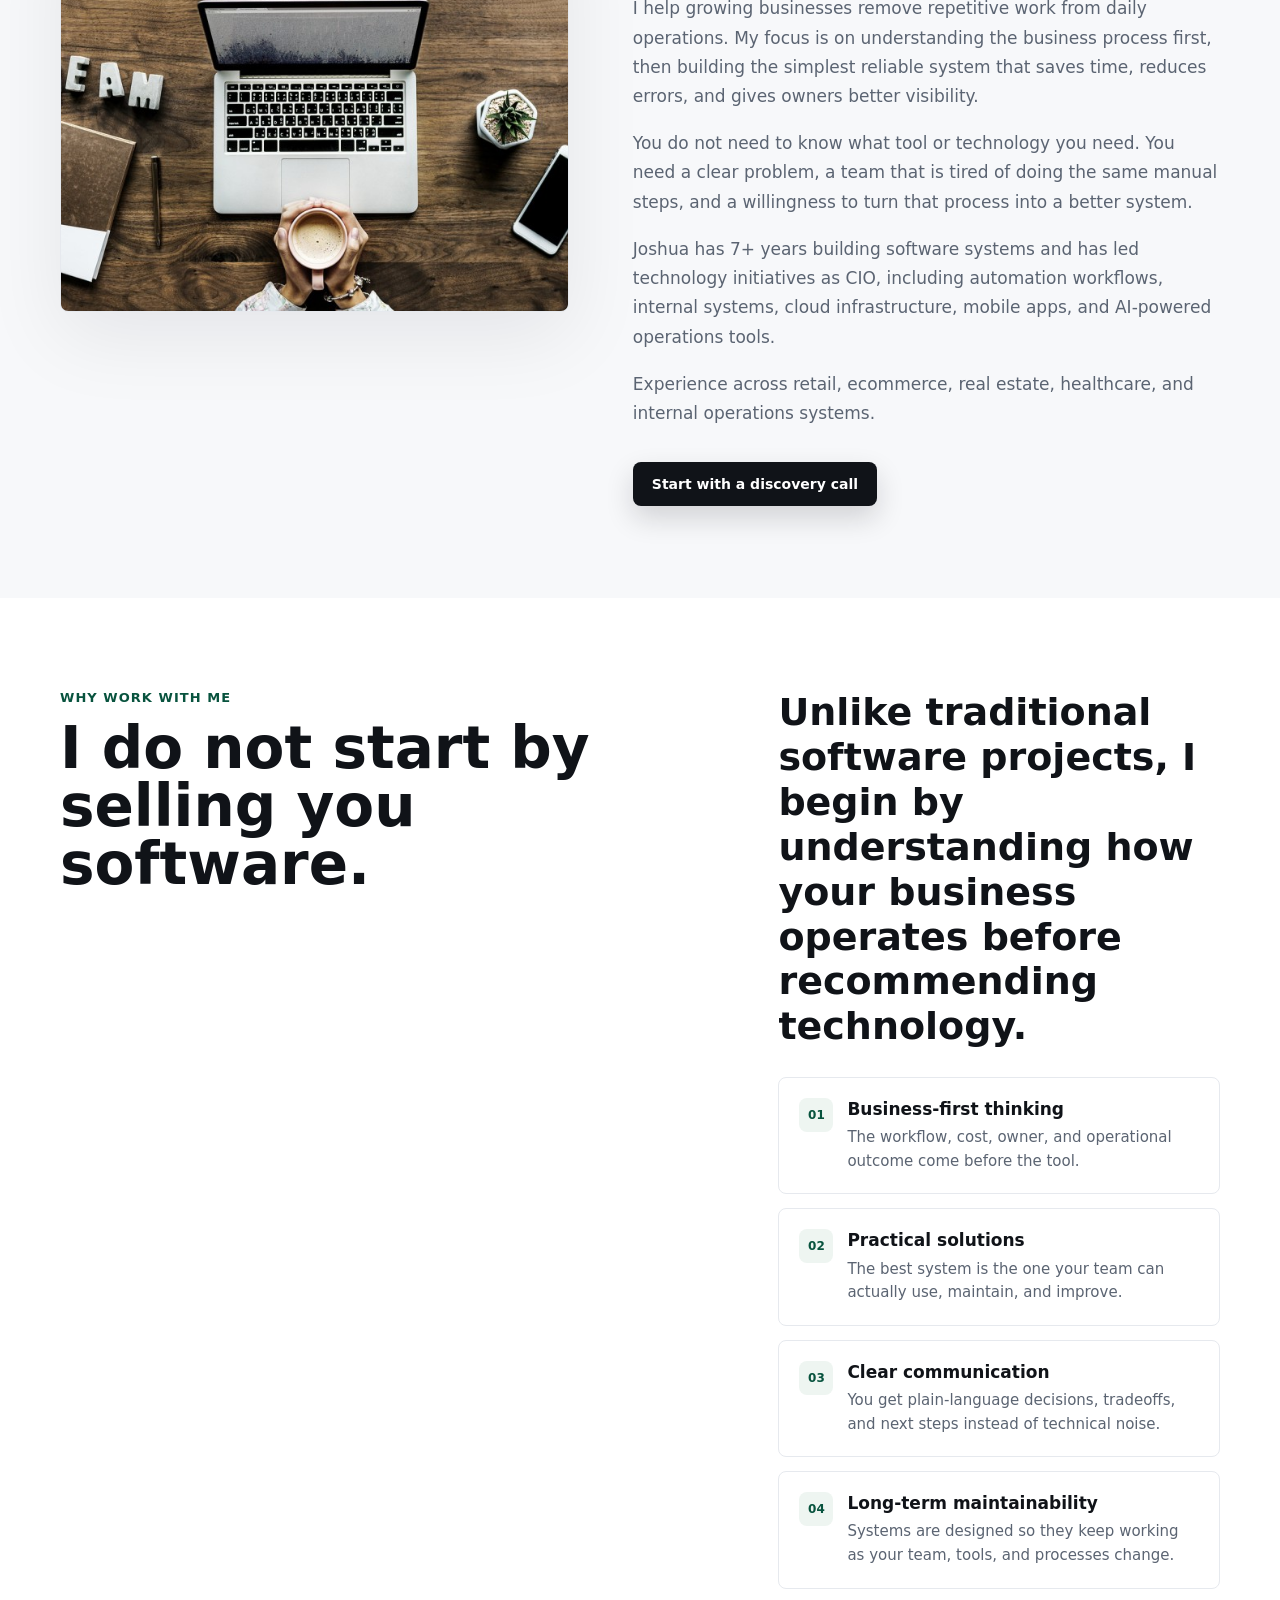
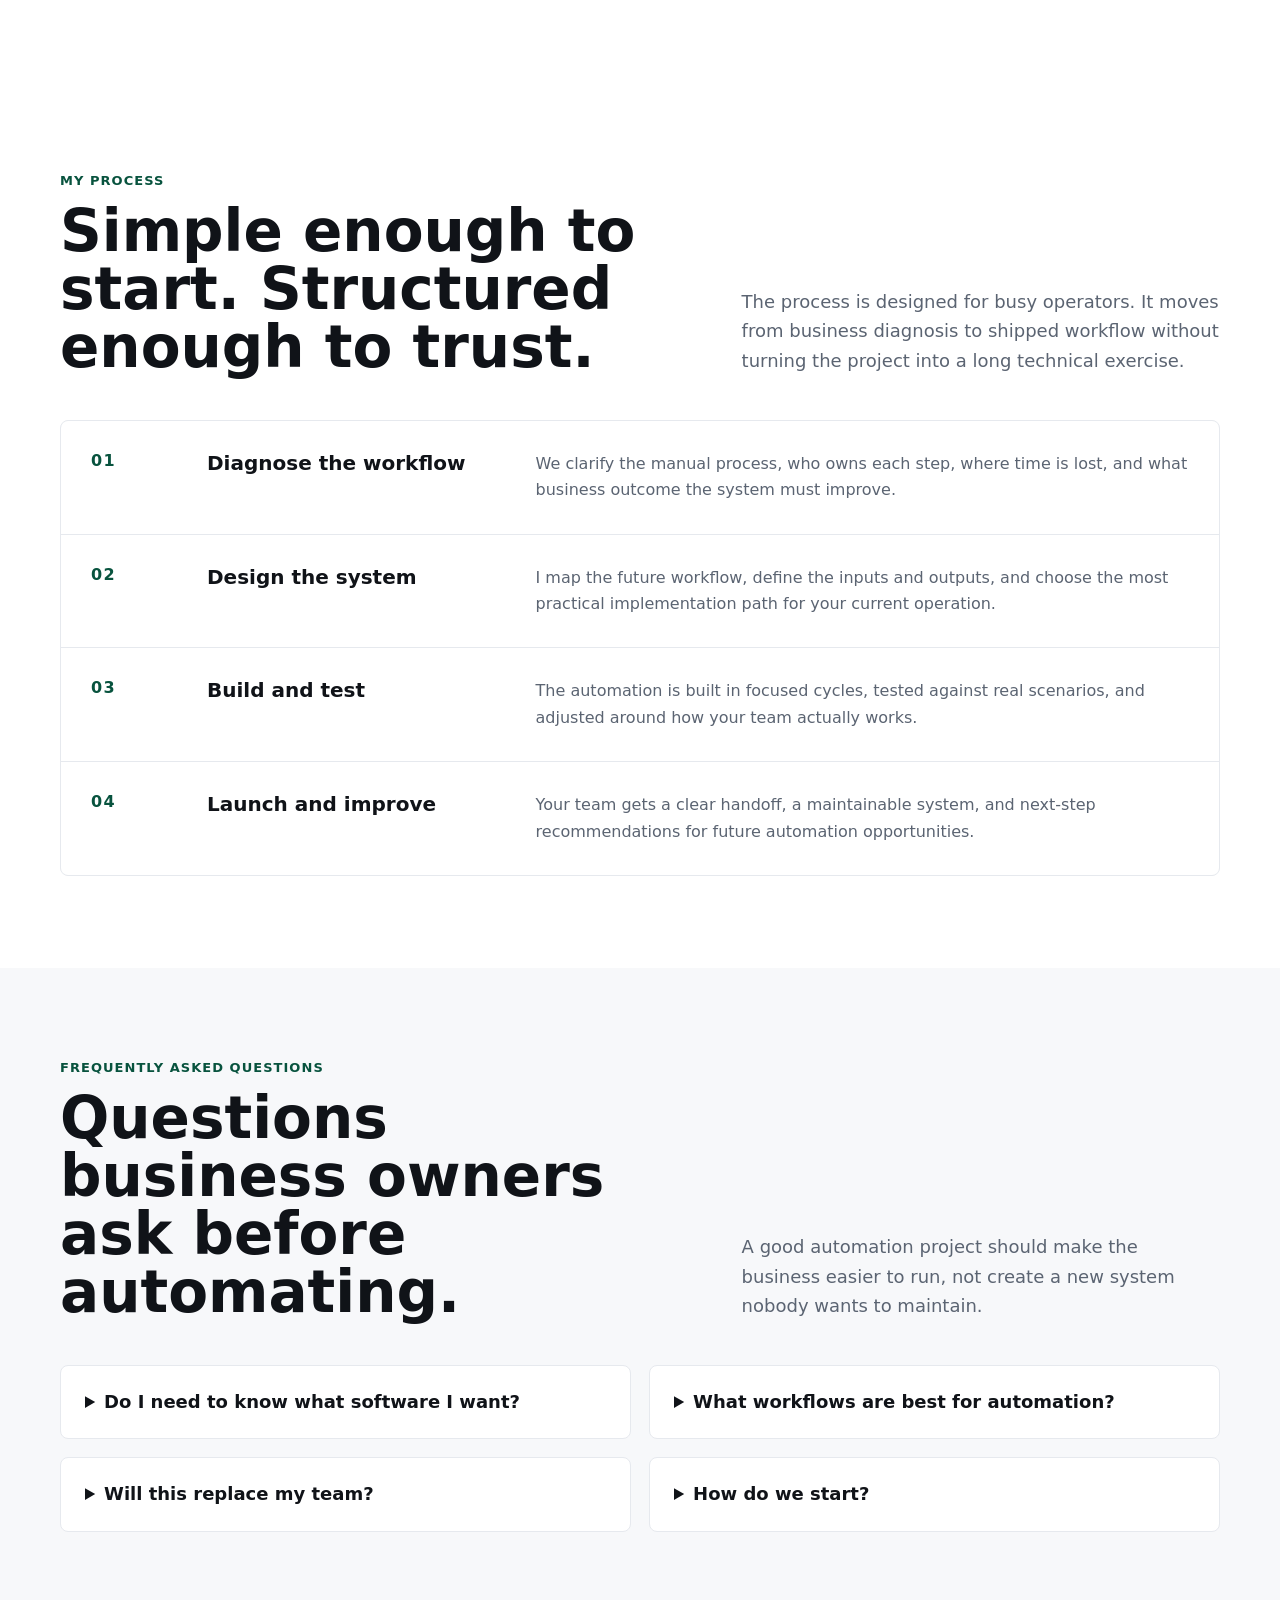
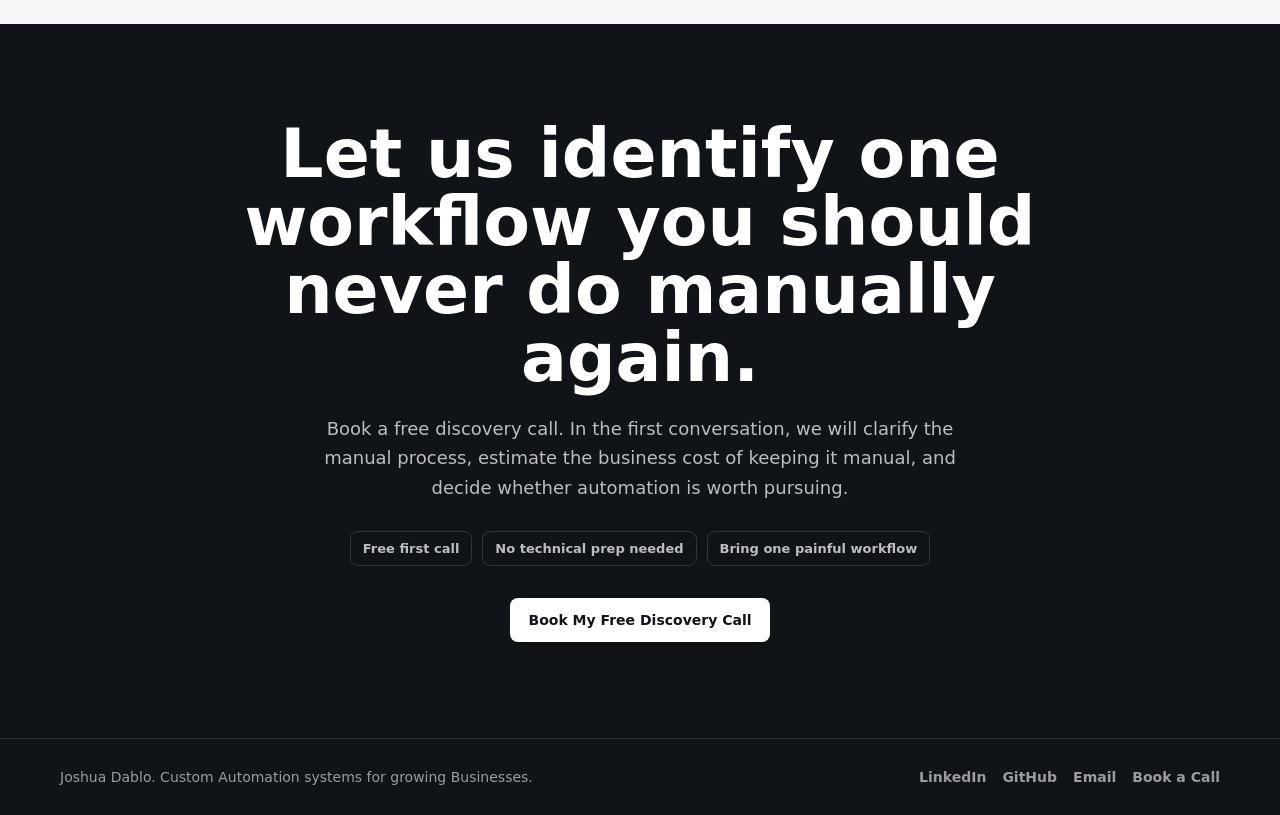
==== commit 5daa3bb9: "feat: add anonymized AI sales copilot case study" ====
--- a/index.html
+++ b/index.html
@@ -572,7 +572,7 @@
       display: flex;
       flex-direction: column;
       justify-content: space-between;
-      grid-column: span 2;
+      grid-column: span 3;
       padding: 28px;
       border: 1px solid var(--line);
       border-radius: 8px;
@@ -1571,6 +1571,21 @@
                 <span class="study-link">View solution</span>
               </span>
             </a>
+            <a class="study-card" href="case-study-ai-sales-copilot.html">
+              <span class="study-card-top">
+                <span class="study-tag">Sales enablement</span>
+                <span class="study-number">06</span>
+              </span>
+              <span>
+                <h3>AI Sales Copilot for Customer Replies</h3>
+                <p>Turn live customer conversations into review-ready replies and verified quotations without
+                  automatic sending.</p>
+              </span>
+              <span class="study-card-bottom">
+                <span class="study-outcome">Human-reviewed sales assistance</span>
+                <span class="study-link">View solution</span>
+              </span>
+            </a>
           </div>
         </div>
       </section>
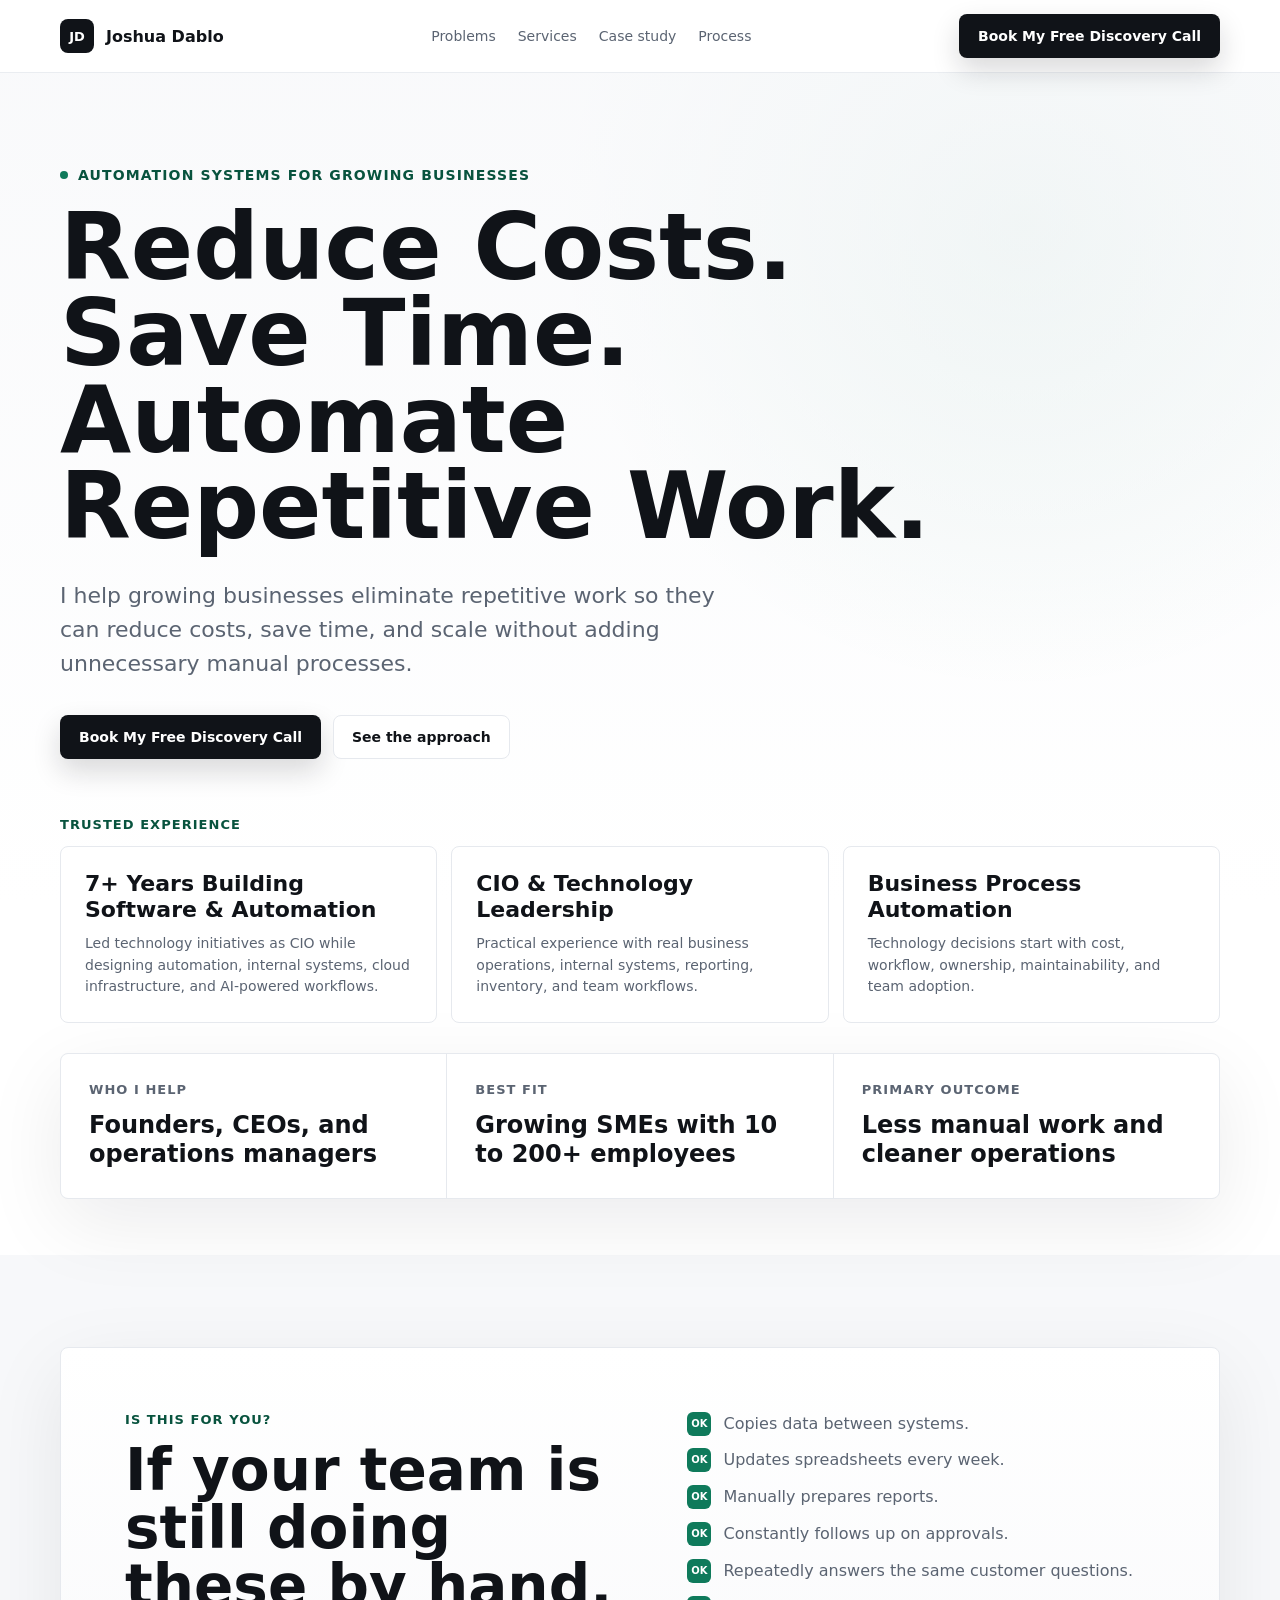
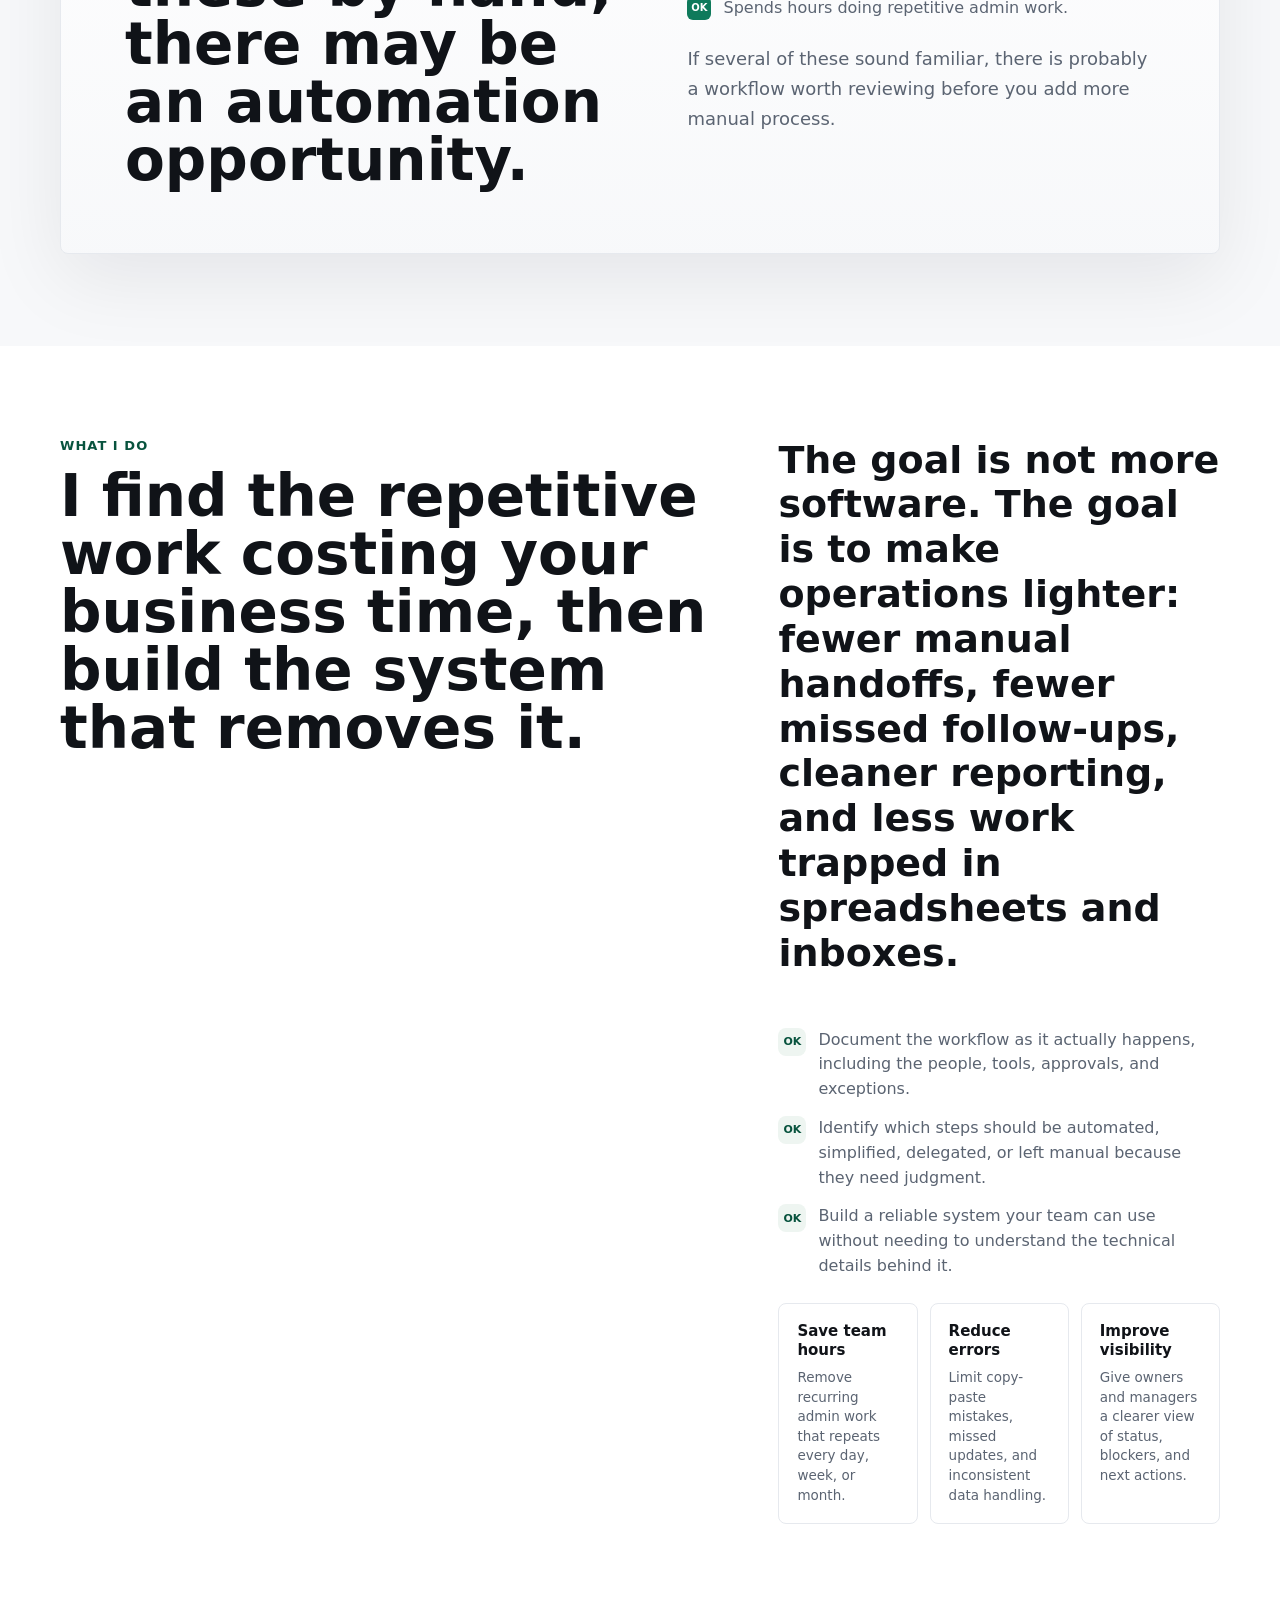
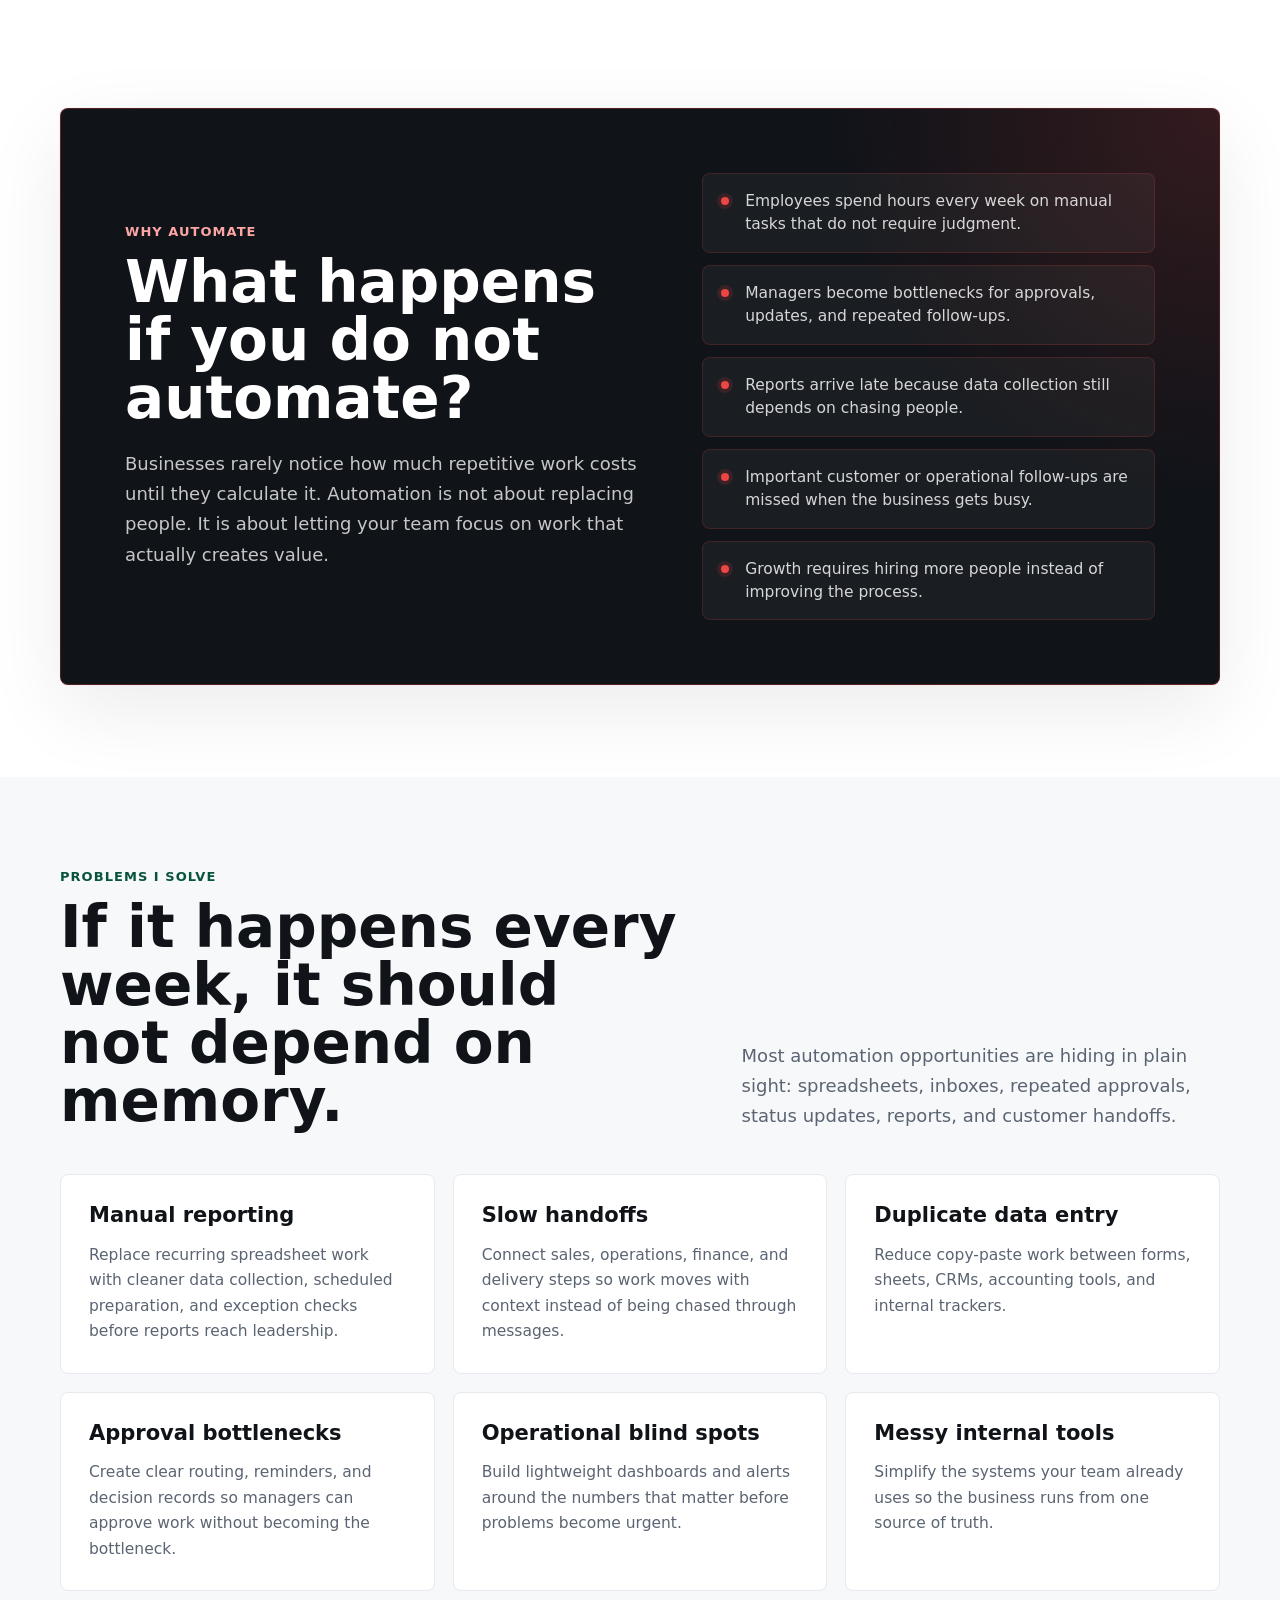
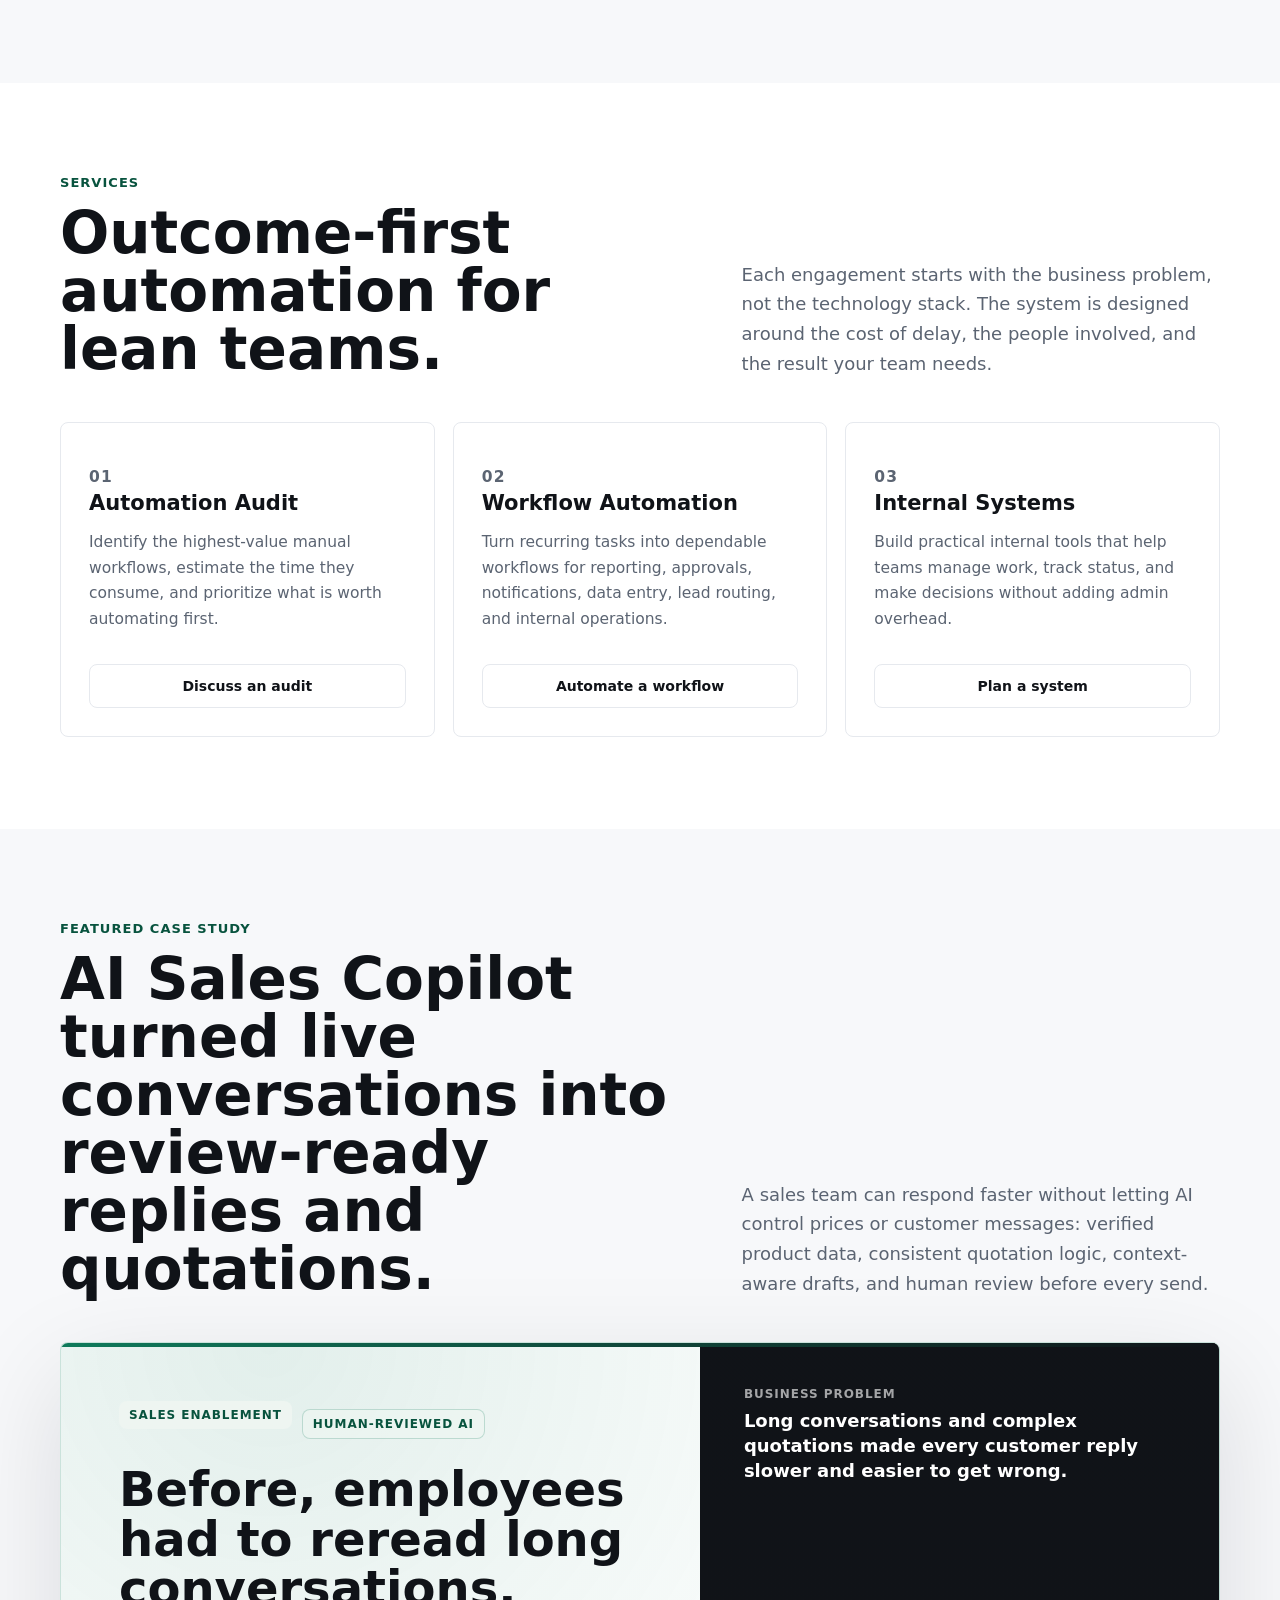
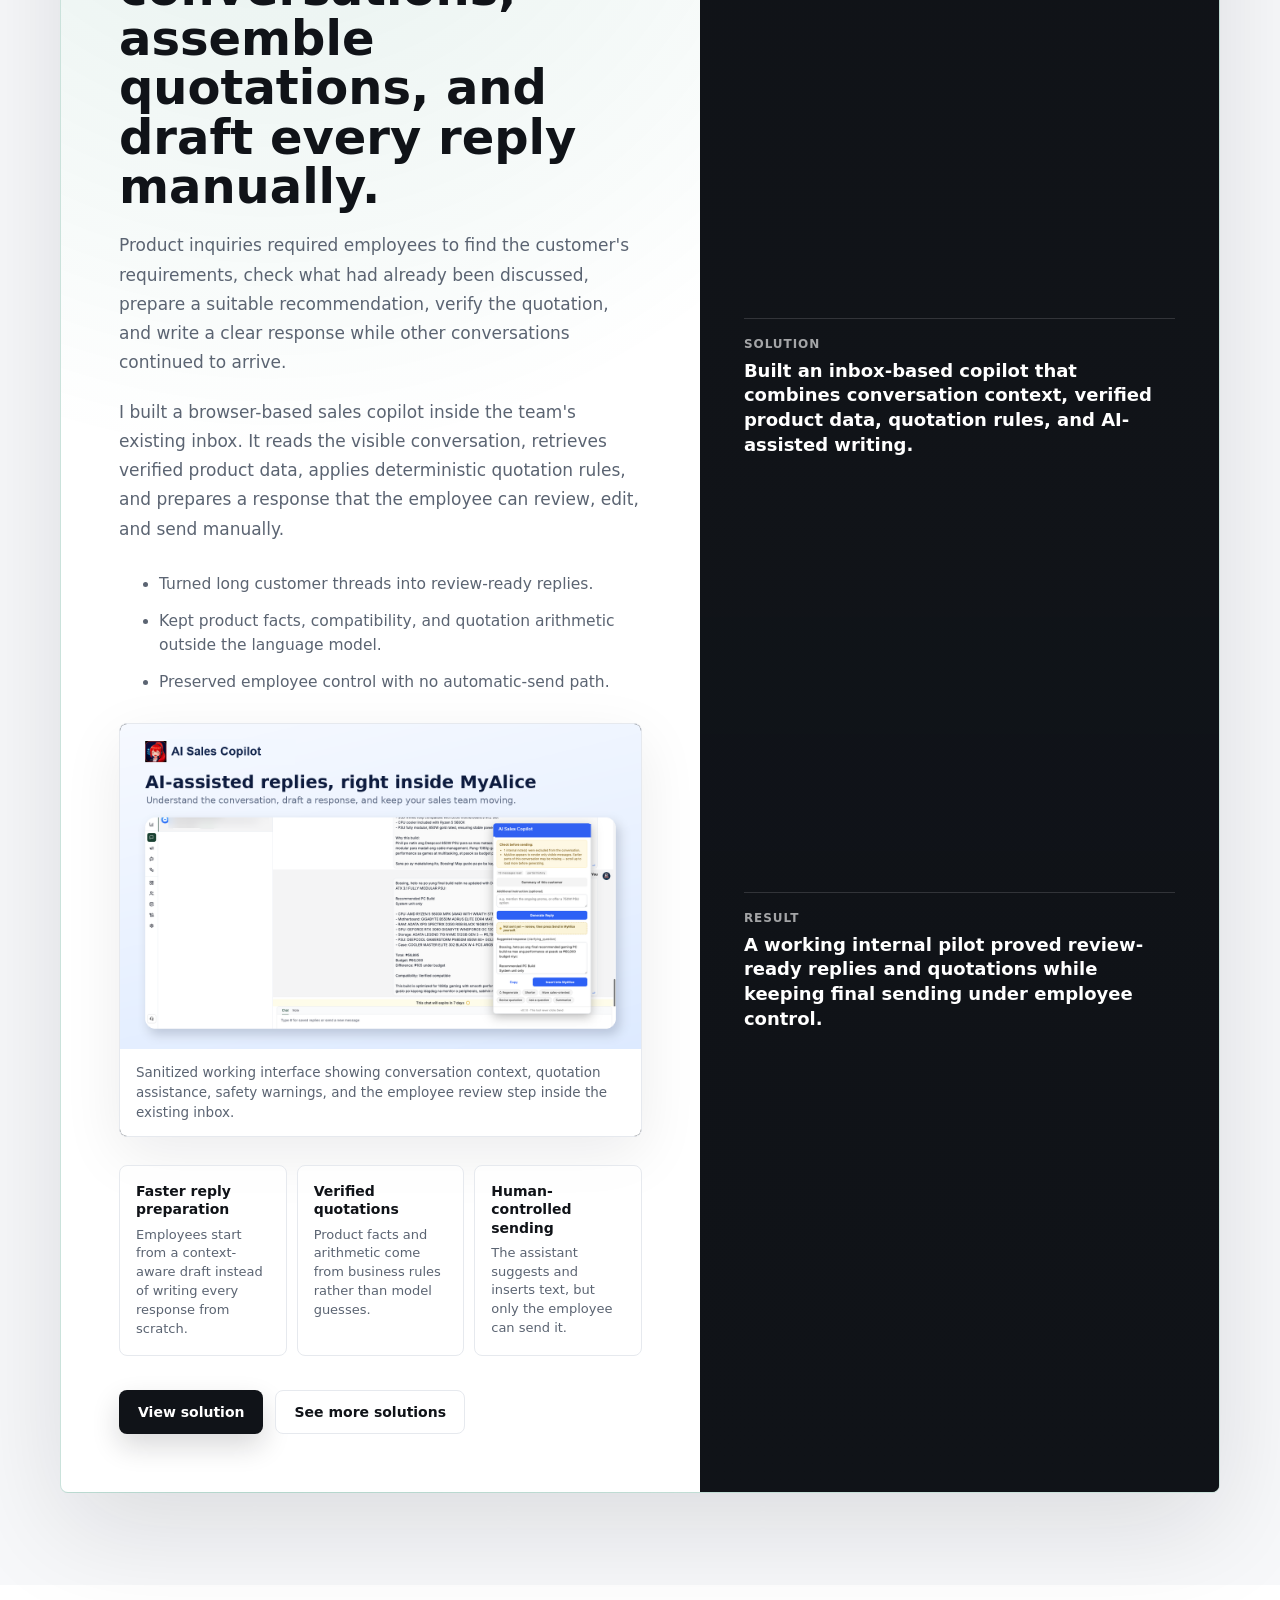
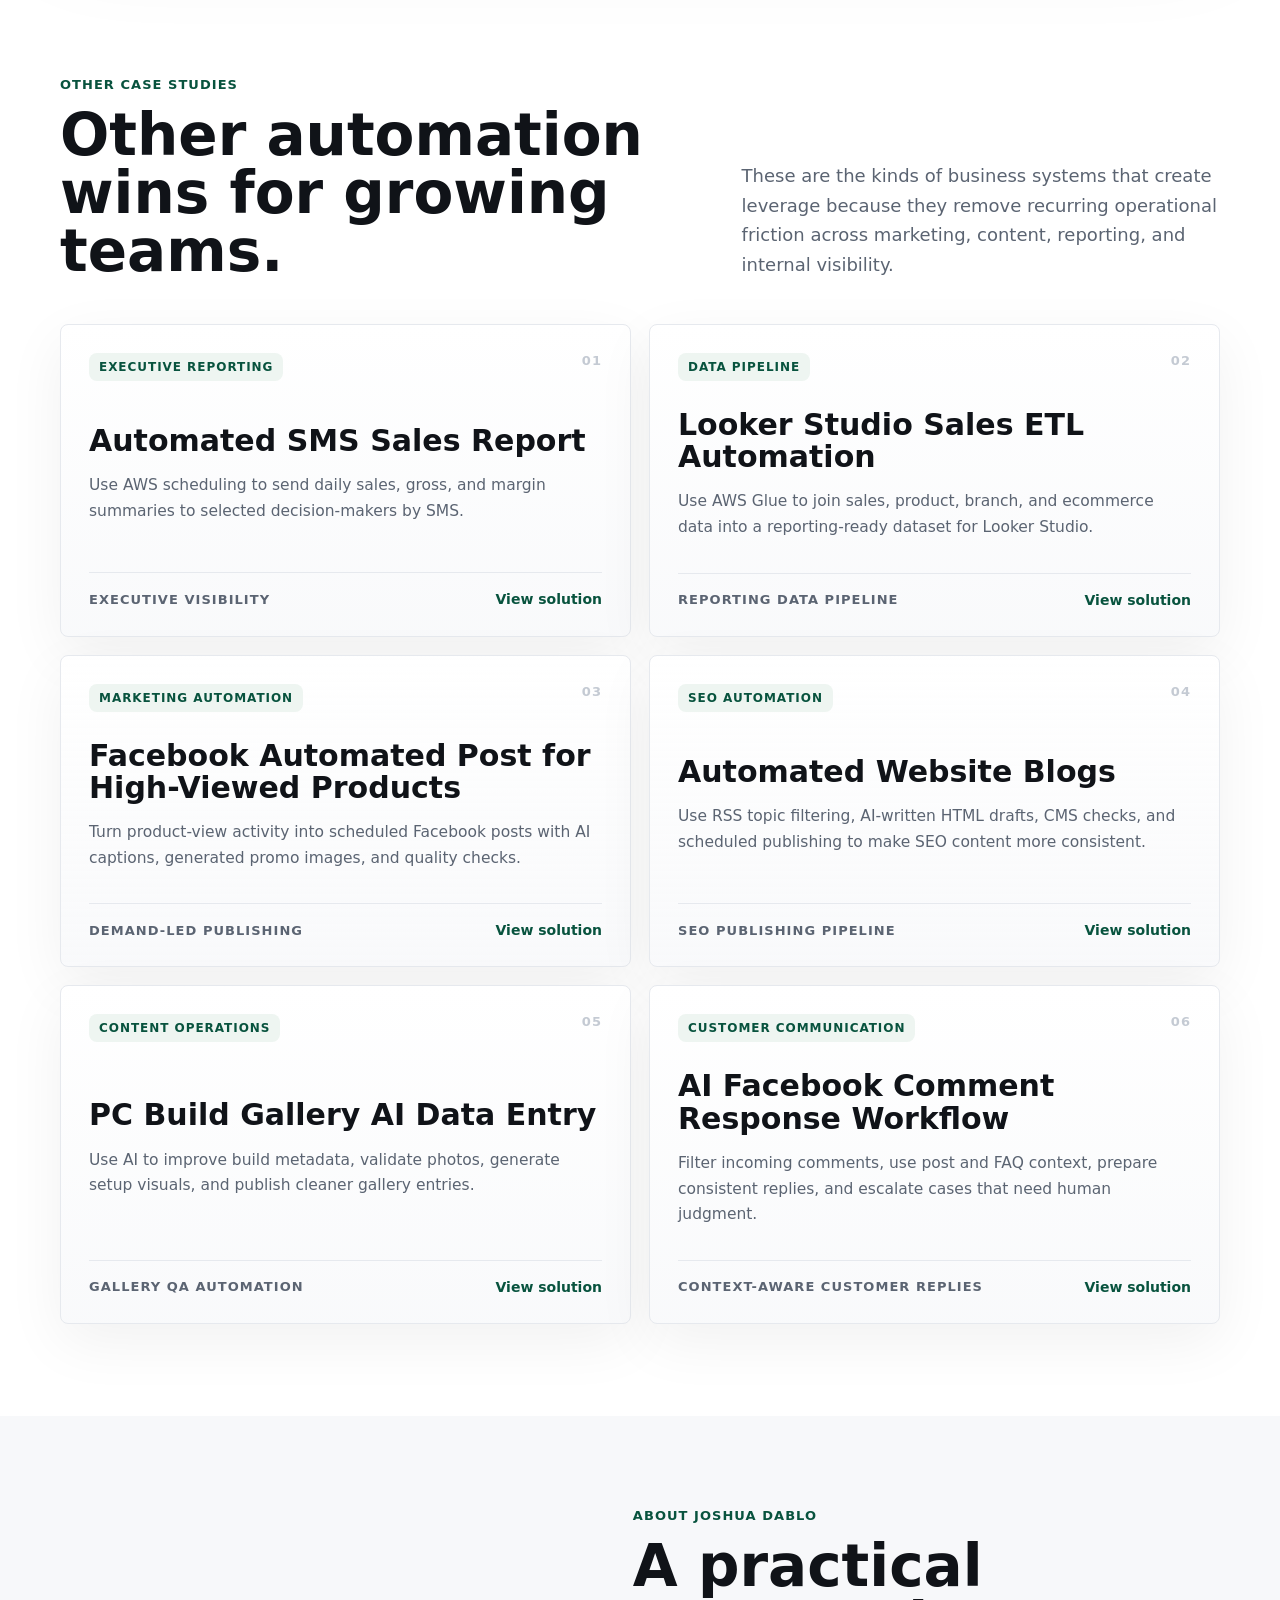
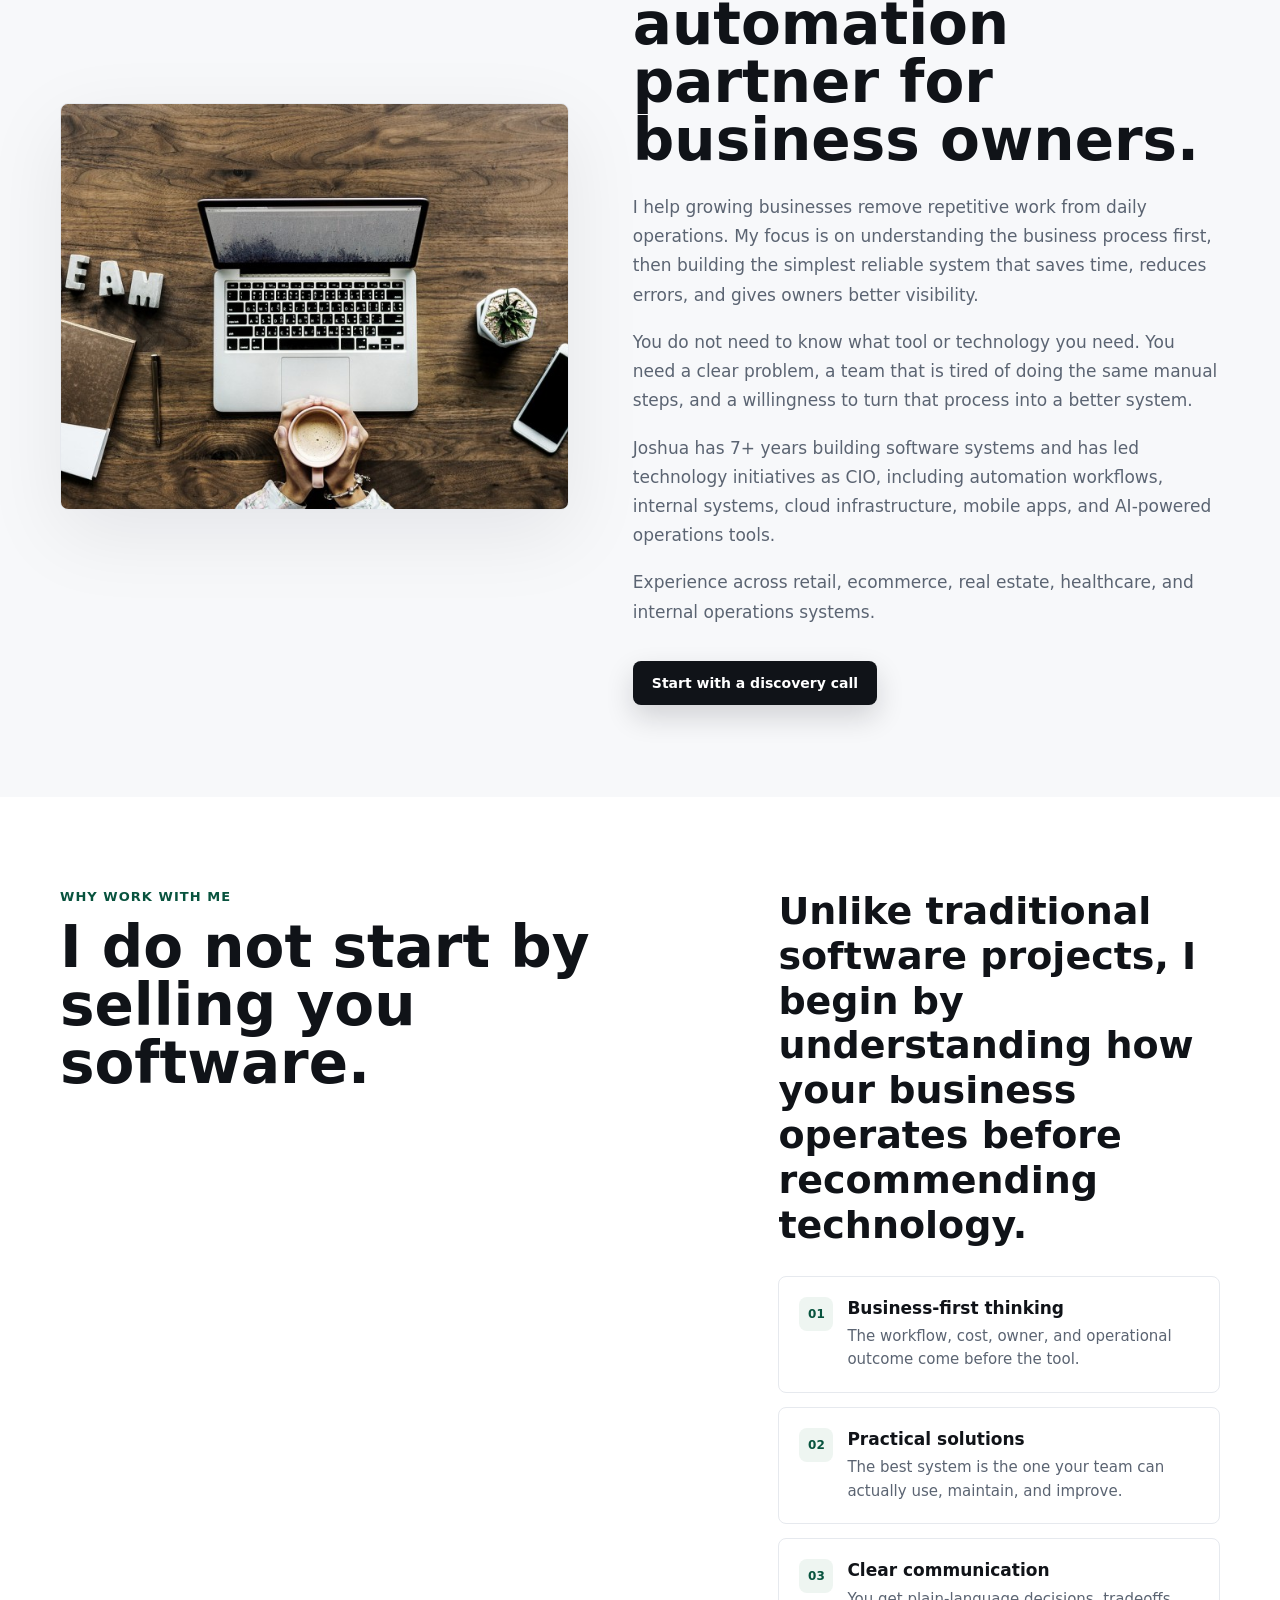
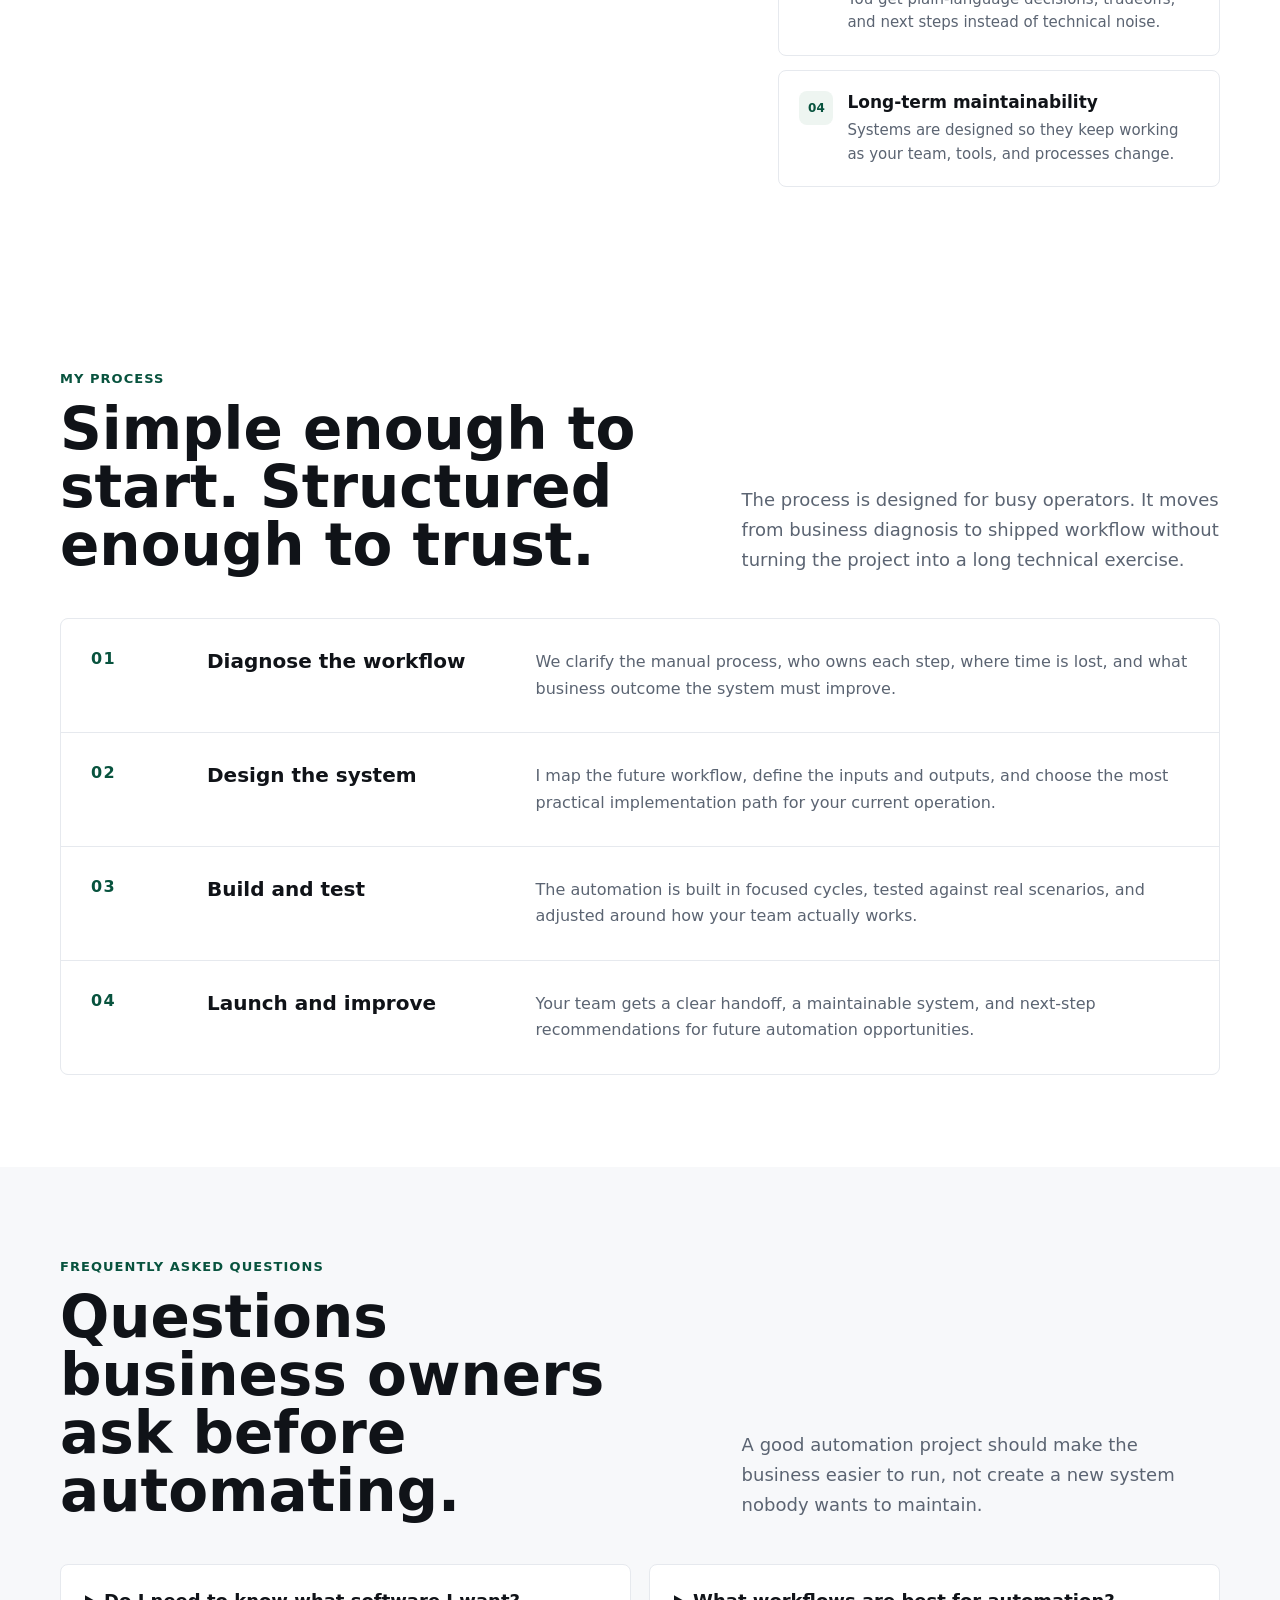
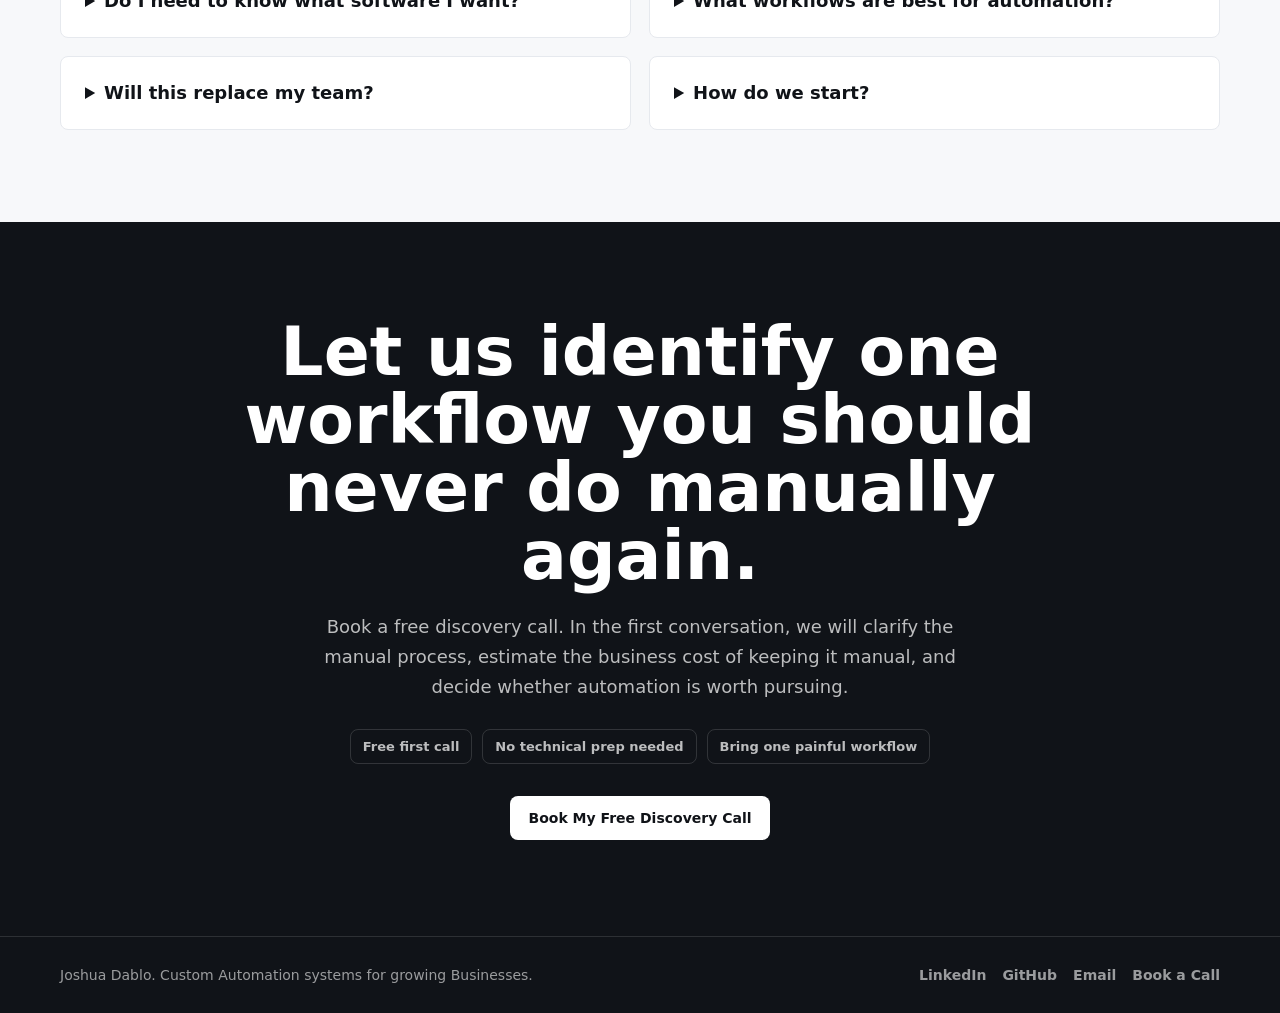
==== commit e0da8e9c: "feat: feature AI sales copilot case study" ====
--- a/index.html
+++ b/index.html
@@ -1410,73 +1410,74 @@
           <div class="section-heading">
             <div>
               <p class="section-kicker">Featured case study</p>
-              <h2 id="case-study-title">AI Facebook comments turned into a reliable customer response workflow.</h2>
+              <h2 id="case-study-title">AI Sales Copilot turned live conversations into review-ready replies and quotations.</h2>
             </div>
             <p class="section-lede">
-              A high-volume customer communication process is easy to understand and easy to value: faster replies,
-              fewer missed follow-ups, more consistent answers, and safer automation with human review when needed.
+              A sales team can respond faster without letting AI control prices or customer messages: verified product
+              data, consistent quotation logic, context-aware drafts, and human review before every send.
             </p>
           </div>
           <article class="case-feature">
             <div class="case-content">
               <div class="case-title-row">
-                <span class="case-tag">AI automation</span>
-                <span class="case-featured-pill">Highest clarity case study</span>
-              </div>
-              <h3>Before, staff had to manually monitor Facebook comments and repeat the same answers.</h3>
+                <span class="case-tag">Sales enablement</span>
+                <span class="case-featured-pill">Human-reviewed AI</span>
+              </div>
+              <h3>Before, employees had to reread long conversations, assemble quotations, and draft every reply manually.</h3>
               <p>
-                Customer inquiries were arriving through Facebook comments faster than staff could respond. Repetitive
-                questions consumed time, responses varied between team members, and important follow-ups could be missed
-                during busy periods.
+                Product inquiries required employees to find the customer's requirements, check what had already been
+                discussed, prepare a suitable recommendation, verify the quotation, and write a clear response while
+                other conversations continued to arrive.
               </p>
               <p>
-                I designed an AI-assisted workflow that filters unsafe events, understands the original post and image,
-                checks FAQ data, prepares brand-aligned replies, and escalates conversations that need human judgment.
+                I built a browser-based sales copilot inside the team's existing inbox. It reads the visible conversation,
+                retrieves verified product data, applies deterministic quotation rules, and prepares a response that the
+                employee can review, edit, and send manually.
               </p>
               <ul class="case-list">
-                <li>Reduced repetitive customer response work.</li>
-                <li>Improved response consistency across common questions.</li>
-                <li>Created visibility into handled comments, exceptions, and follow-ups.</li>
+                <li>Turned long customer threads into review-ready replies.</li>
+                <li>Kept product facts, compatibility, and quotation arithmetic outside the language model.</li>
+                <li>Preserved employee control with no automatic-send path.</li>
               </ul>
               <div class="case-proof-image">
-                <img src="images/case-studies/ai-facebook-comment-automation/before-after-process-diagram.png"
-                  alt="Before and after Facebook comment automation process" loading="lazy">
+                <img src="images/case-studies/ai-sales-copilot/01-ai-assist-in-inbox.png"
+                  alt="Anonymized AI Sales Copilot open inside a customer conversation inbox" loading="lazy">
                 <div class="case-proof-caption">
-                  Real before/after process visual showing manual comment monitoring becoming a filtered AI-assisted
-                  response workflow.
+                  Sanitized working interface showing conversation context, quotation assistance, safety warnings, and
+                  the employee review step inside the existing inbox.
                 </div>
               </div>
               <div class="case-outcomes" aria-label="Featured case study outcomes">
                 <div class="case-outcome">
-                  <strong>Less repetitive work</strong>
-                  <span>Common comment responses no longer needed the same manual effort every time.</span>
+                  <strong>Faster reply preparation</strong>
+                  <span>Employees start from a context-aware draft instead of writing every response from scratch.</span>
                 </div>
                 <div class="case-outcome">
-                  <strong>More consistent replies</strong>
-                  <span>Customer communication followed clearer business logic.</span>
+                  <strong>Verified quotations</strong>
+                  <span>Product facts and arithmetic come from business rules rather than model guesses.</span>
                 </div>
                 <div class="case-outcome">
-                  <strong>Context-aware replies</strong>
-                  <span>Responses could use post, image, and FAQ details.</span>
+                  <strong>Human-controlled sending</strong>
+                  <span>The assistant suggests and inserts text, but only the employee can send it.</span>
                 </div>
               </div>
               <div class="hero-actions">
-                <a class="button button-primary" href="case-study-ai-facebook-comment-automation.html">View solution</a>
+                <a class="button button-primary" href="case-study-ai-sales-copilot.html">View solution</a>
                 <a class="button button-secondary" href="#other-case-studies">See more solutions</a>
               </div>
             </div>
             <div class="case-points">
               <div class="case-point">
                 <span>Business problem</span>
-                <strong>High comment volume created repetitive work, inconsistent responses, and missed follow-up risk.</strong>
+                <strong>Long conversations and complex quotations made every customer reply slower and easier to get wrong.</strong>
               </div>
               <div class="case-point">
                 <span>Solution</span>
-                <strong>Built an AI-powered workflow for filtering, post context, image analysis, FAQ lookup, response preparation, and escalation.</strong>
+                <strong>Built an inbox-based copilot that combines conversation context, verified product data, quotation rules, and AI-assisted writing.</strong>
               </div>
               <div class="case-point">
                 <span>Result</span>
-                <strong>The team gained faster responses, reduced manual workload, and a more reliable customer communication process.</strong>
+                <strong>A working internal pilot proved review-ready replies and quotations while keeping final sending under employee control.</strong>
               </div>
             </div>
           </article>
@@ -1571,18 +1572,18 @@
                 <span class="study-link">View solution</span>
               </span>
             </a>
-            <a class="study-card" href="case-study-ai-sales-copilot.html">
+            <a class="study-card" href="case-study-ai-facebook-comment-automation.html">
               <span class="study-card-top">
-                <span class="study-tag">Sales enablement</span>
+                <span class="study-tag">Customer communication</span>
                 <span class="study-number">06</span>
               </span>
               <span>
-                <h3>AI Sales Copilot for Customer Replies</h3>
-                <p>Turn live customer conversations into review-ready replies and verified quotations without
-                  automatic sending.</p>
+                <h3>AI Facebook Comment Response Workflow</h3>
+                <p>Filter incoming comments, use post and FAQ context, prepare consistent replies, and escalate cases
+                  that need human judgment.</p>
               </span>
               <span class="study-card-bottom">
-                <span class="study-outcome">Human-reviewed sales assistance</span>
+                <span class="study-outcome">Context-aware customer replies</span>
                 <span class="study-link">View solution</span>
               </span>
             </a>
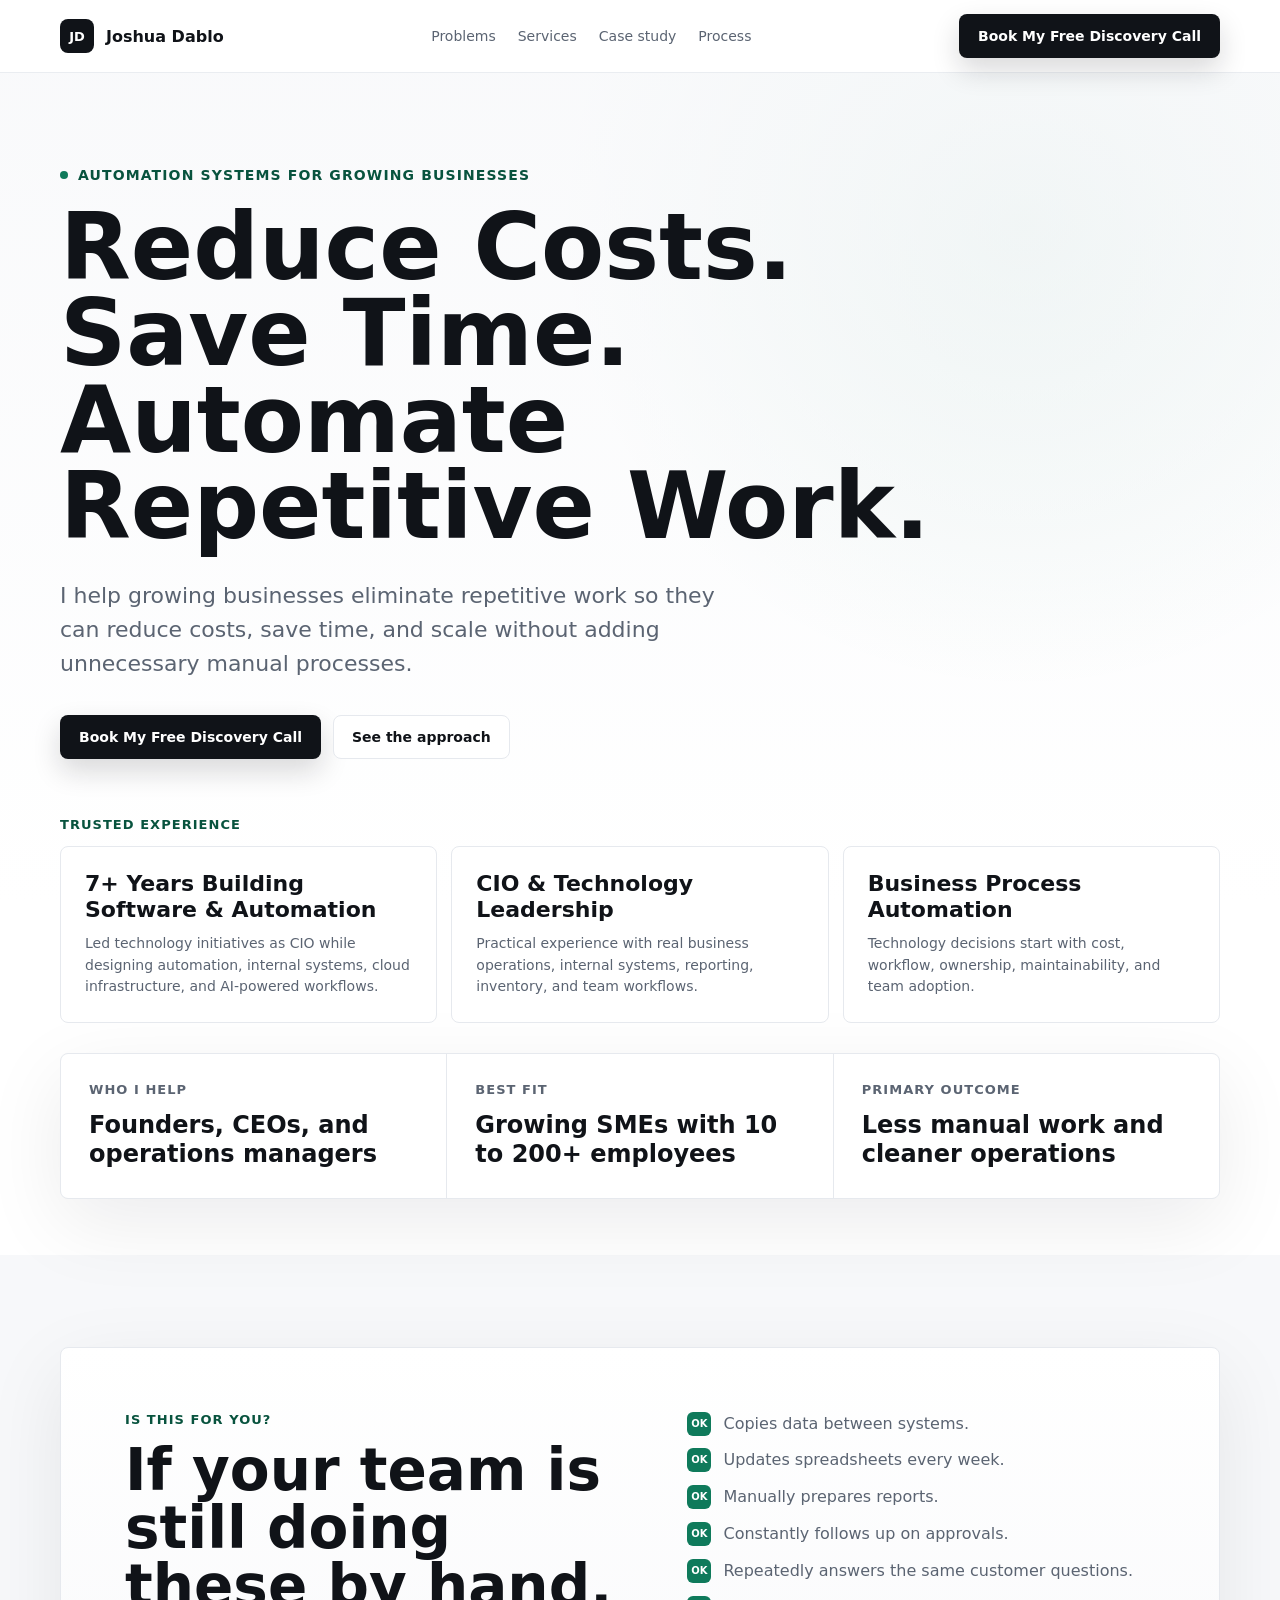
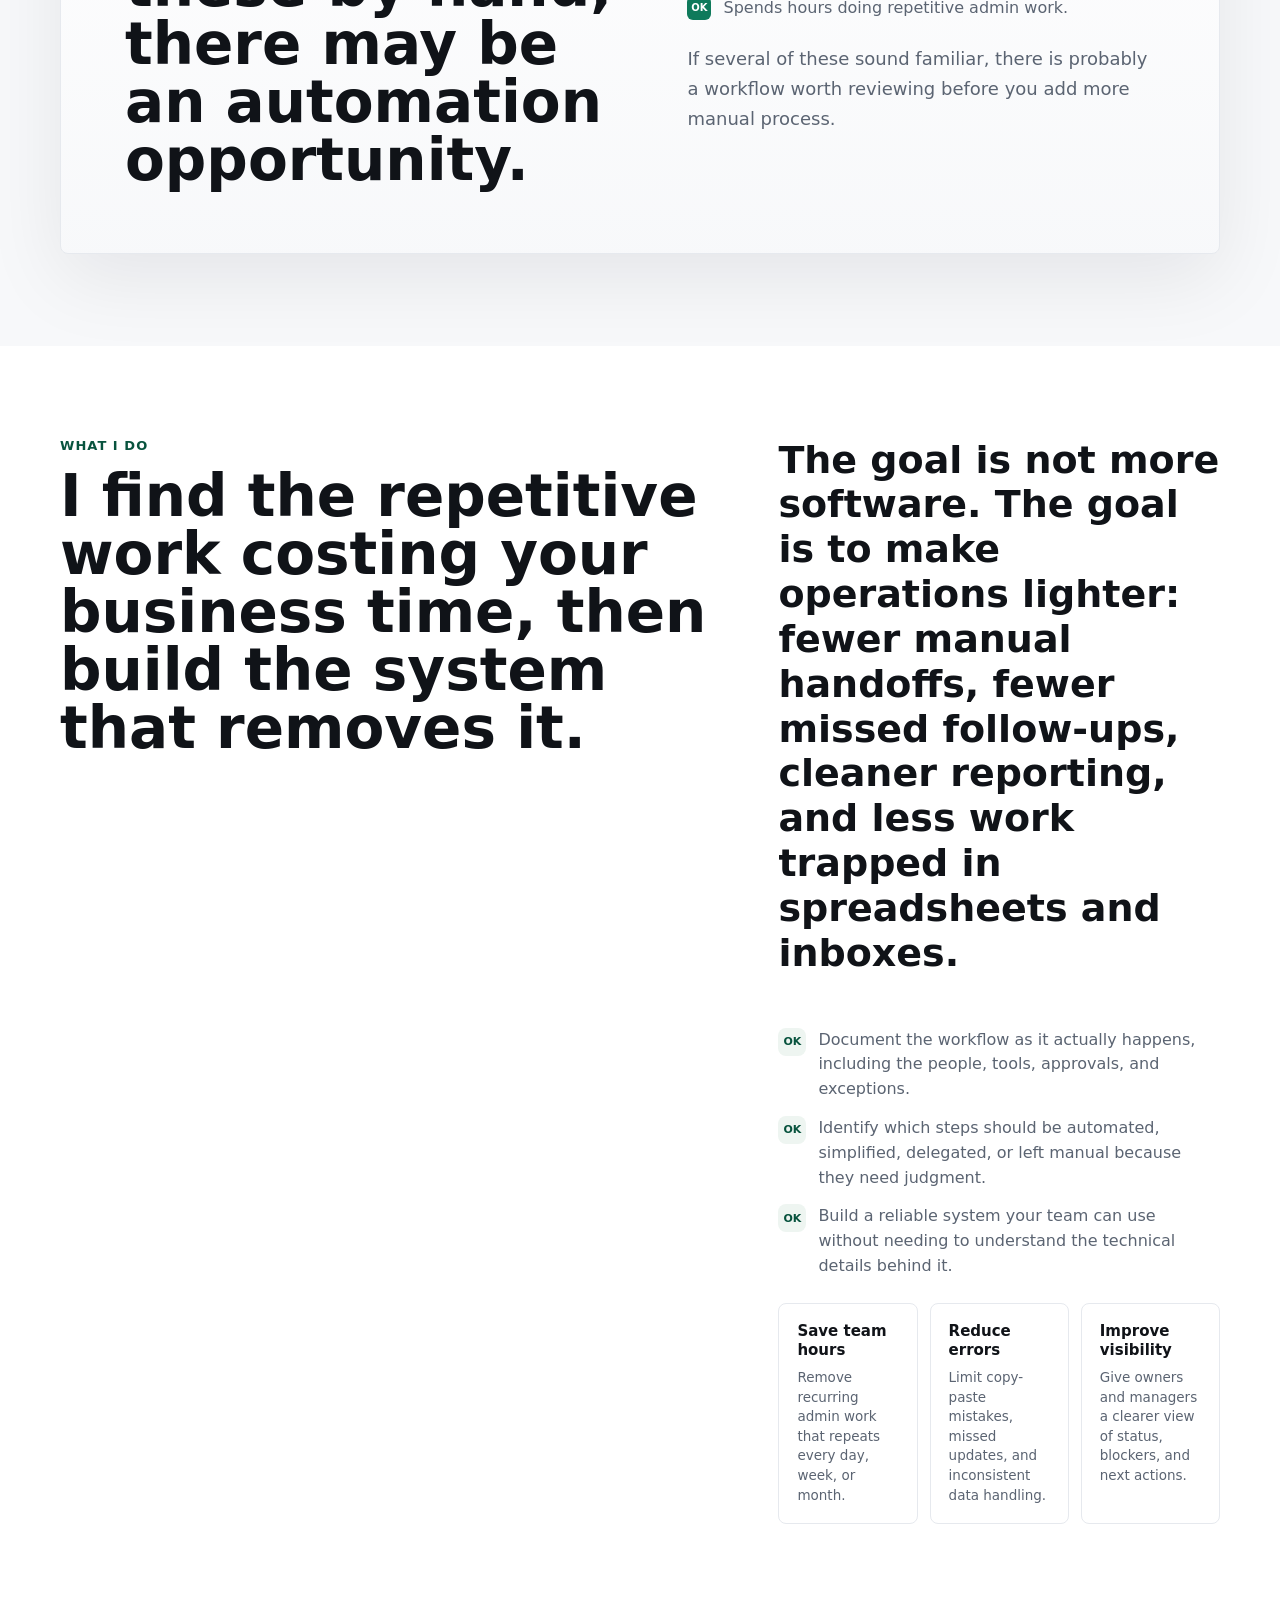
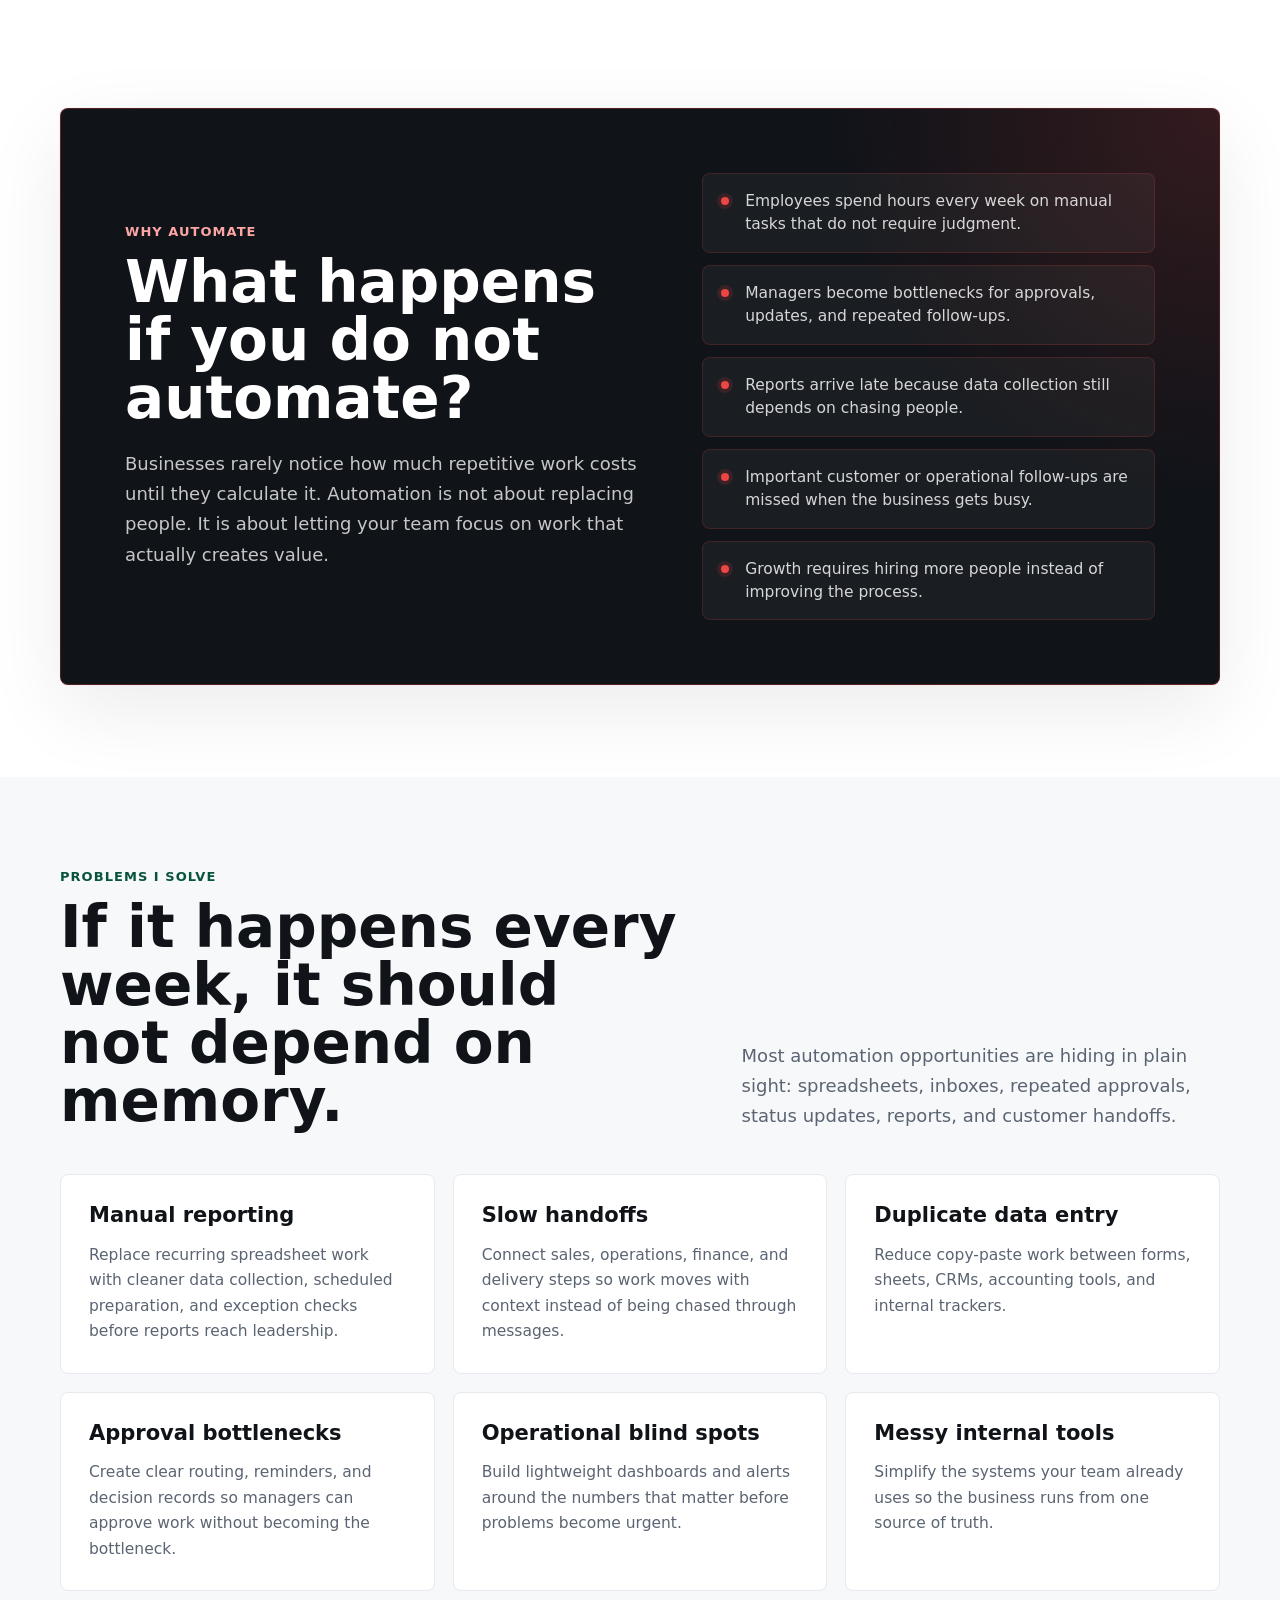
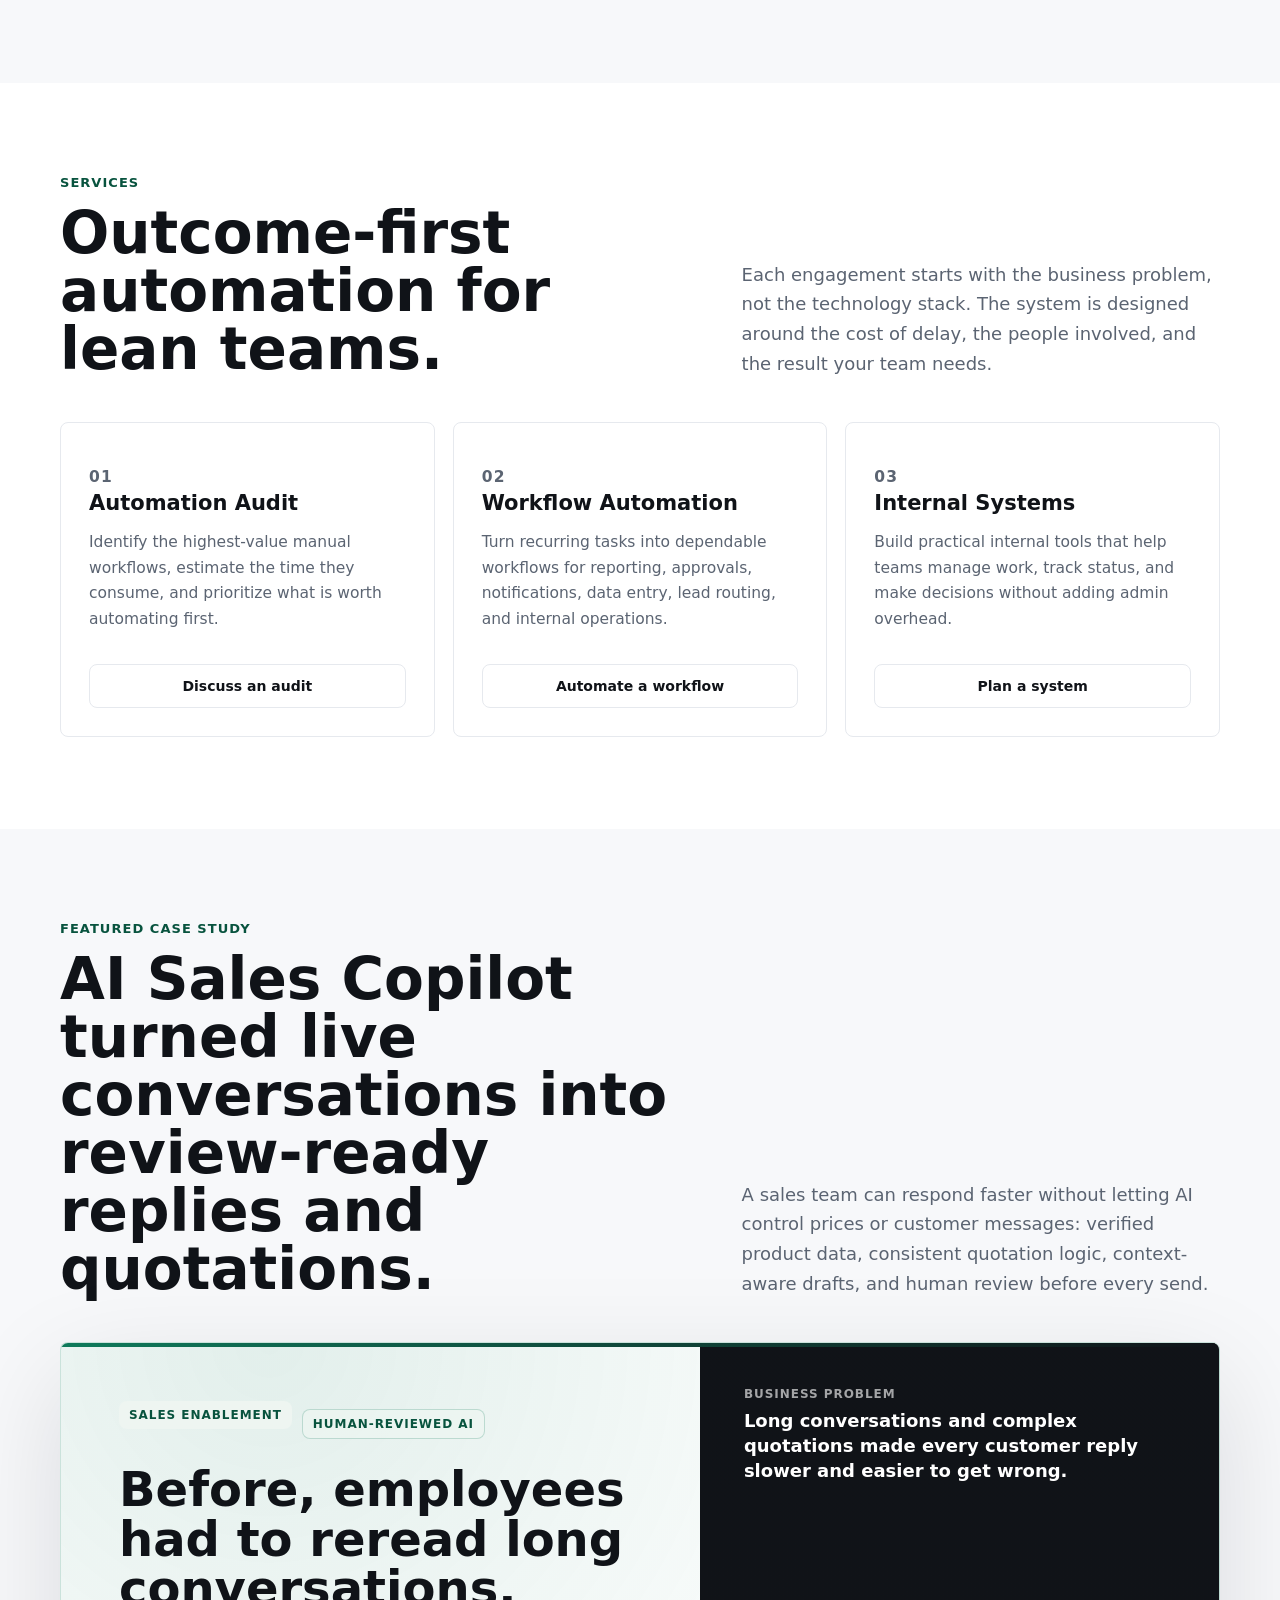
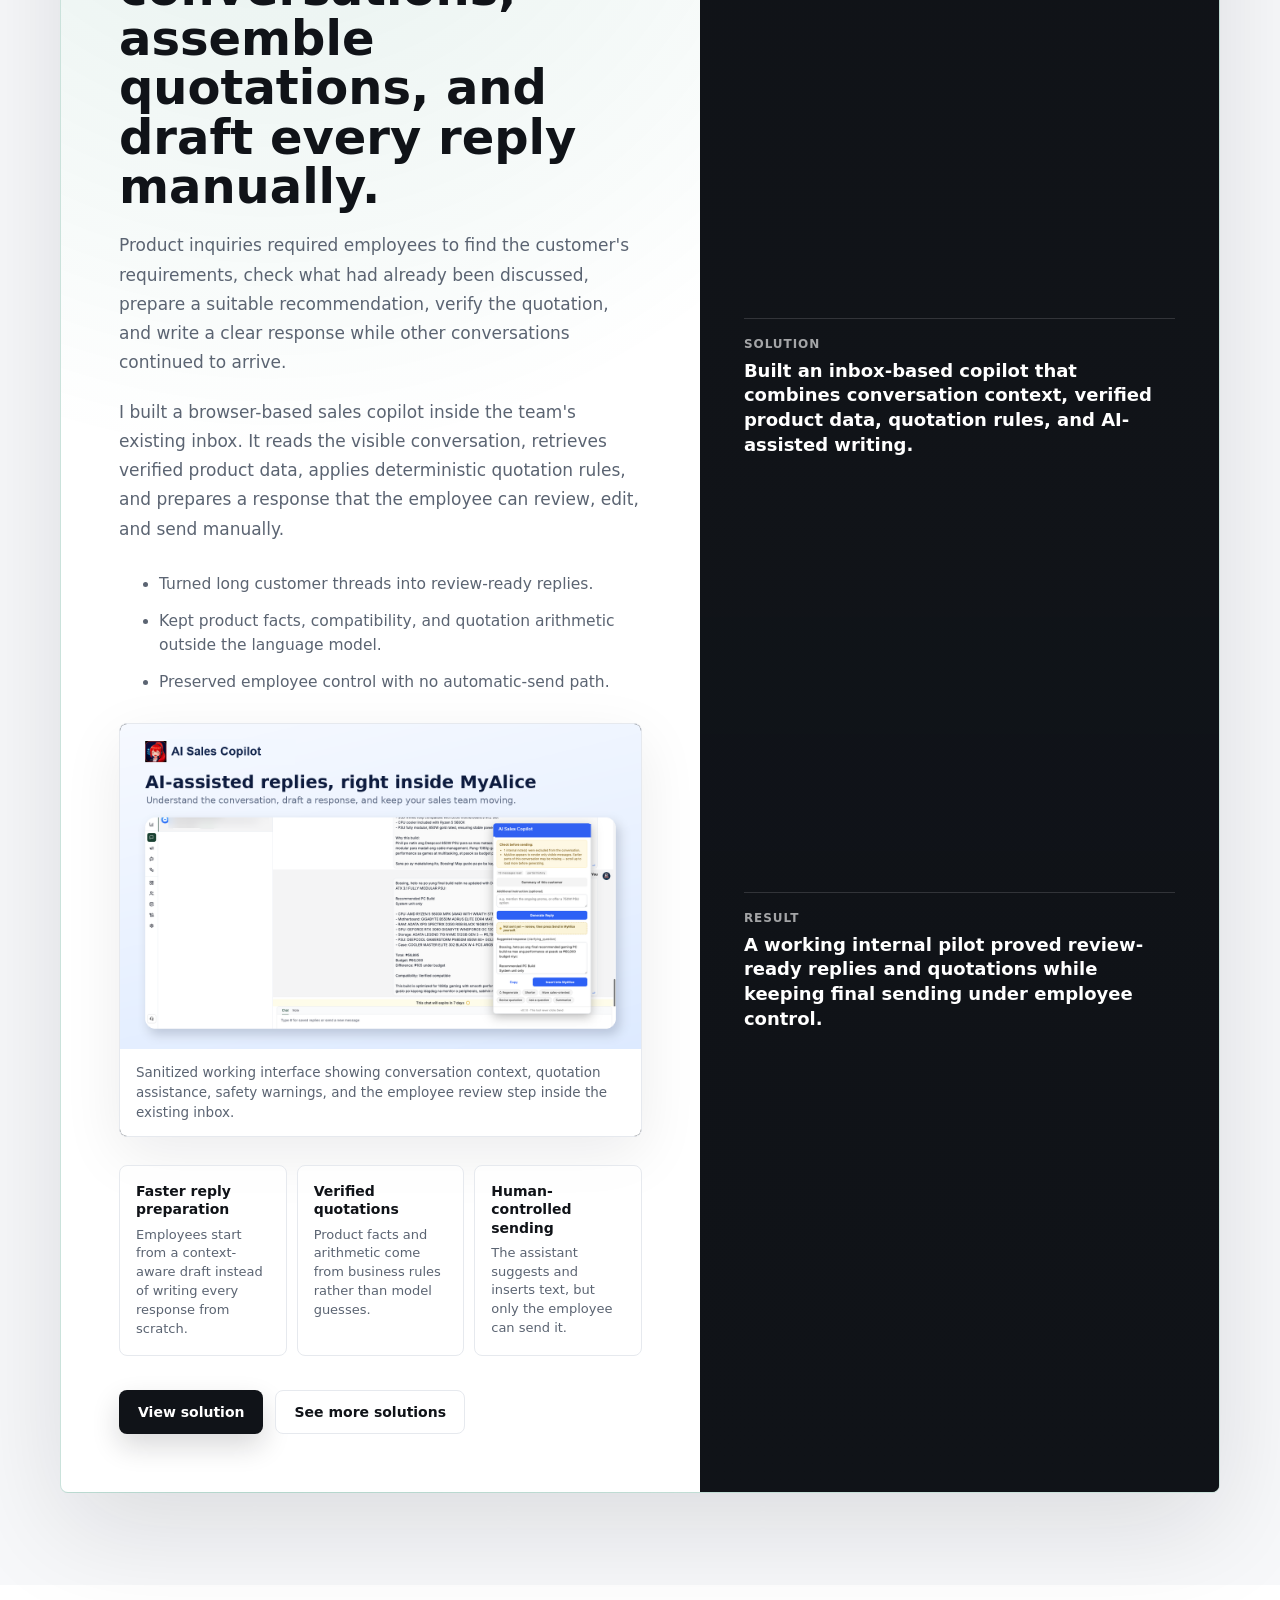
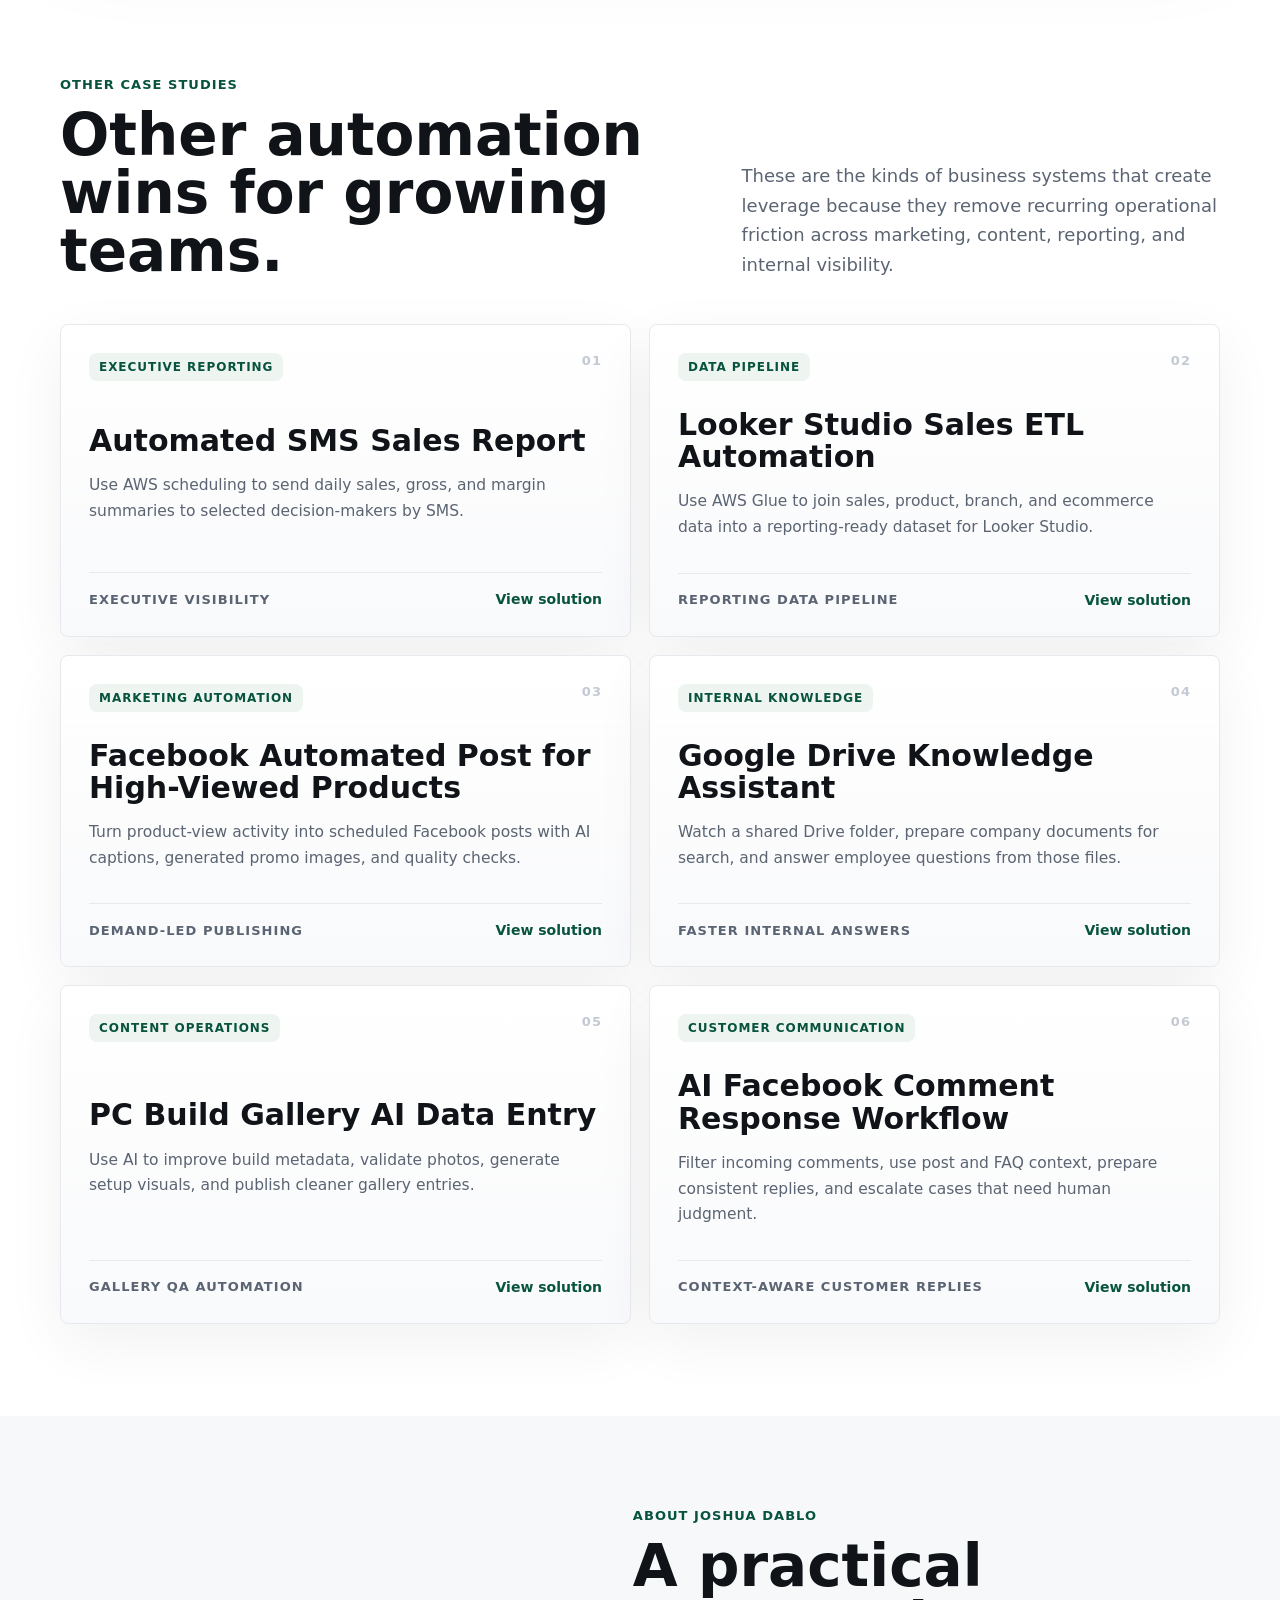
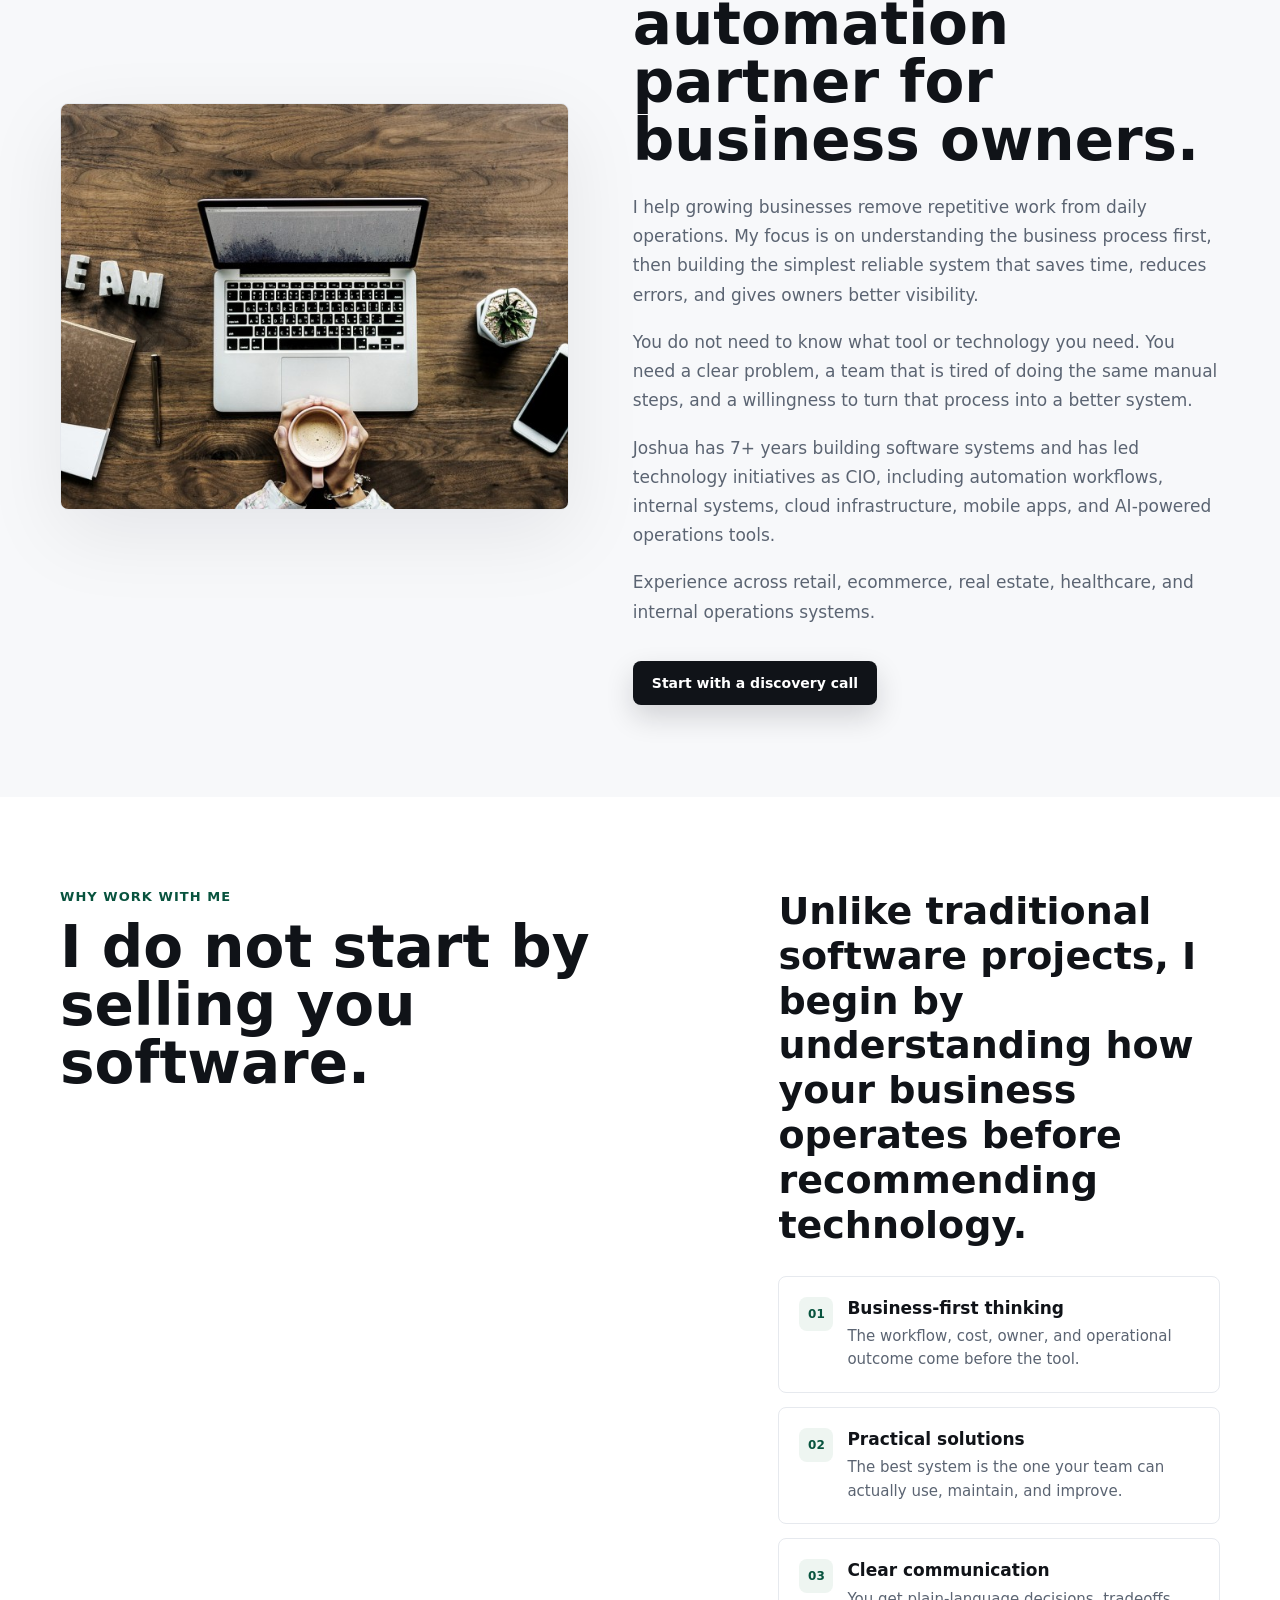
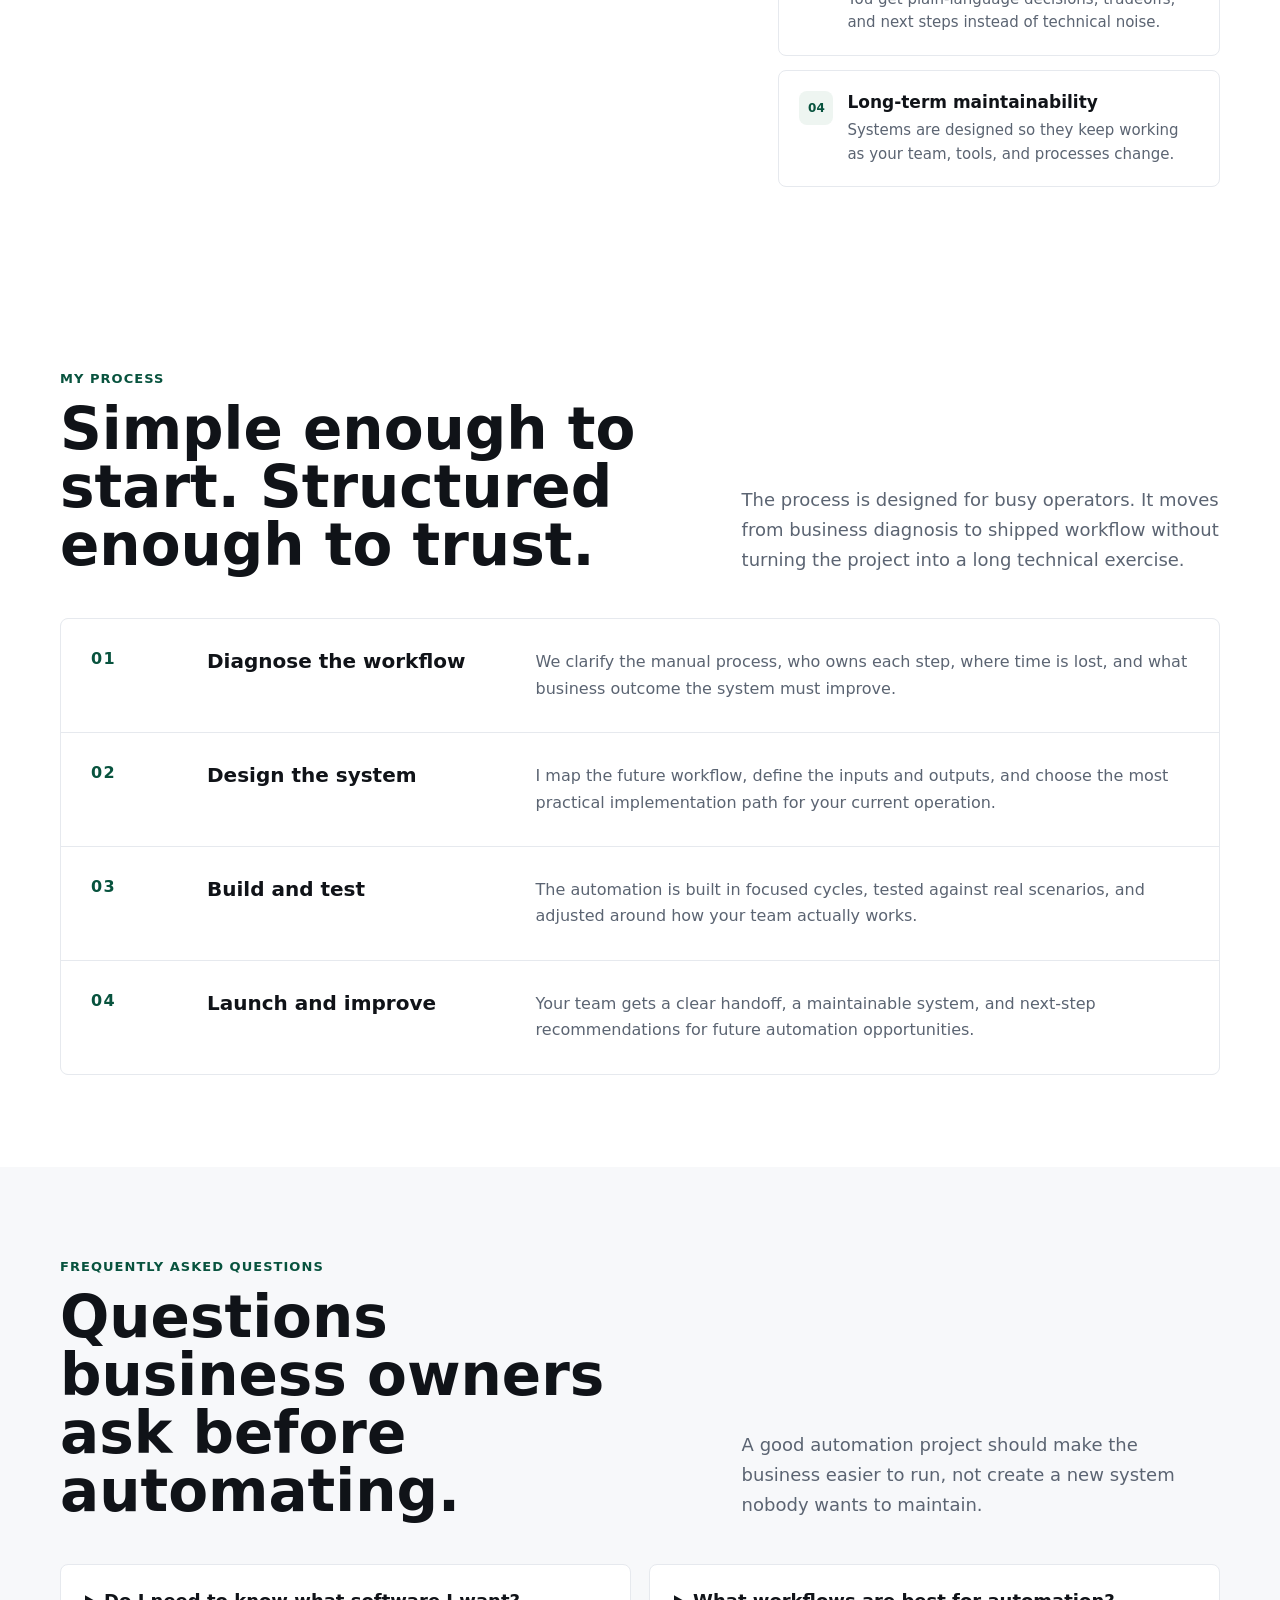
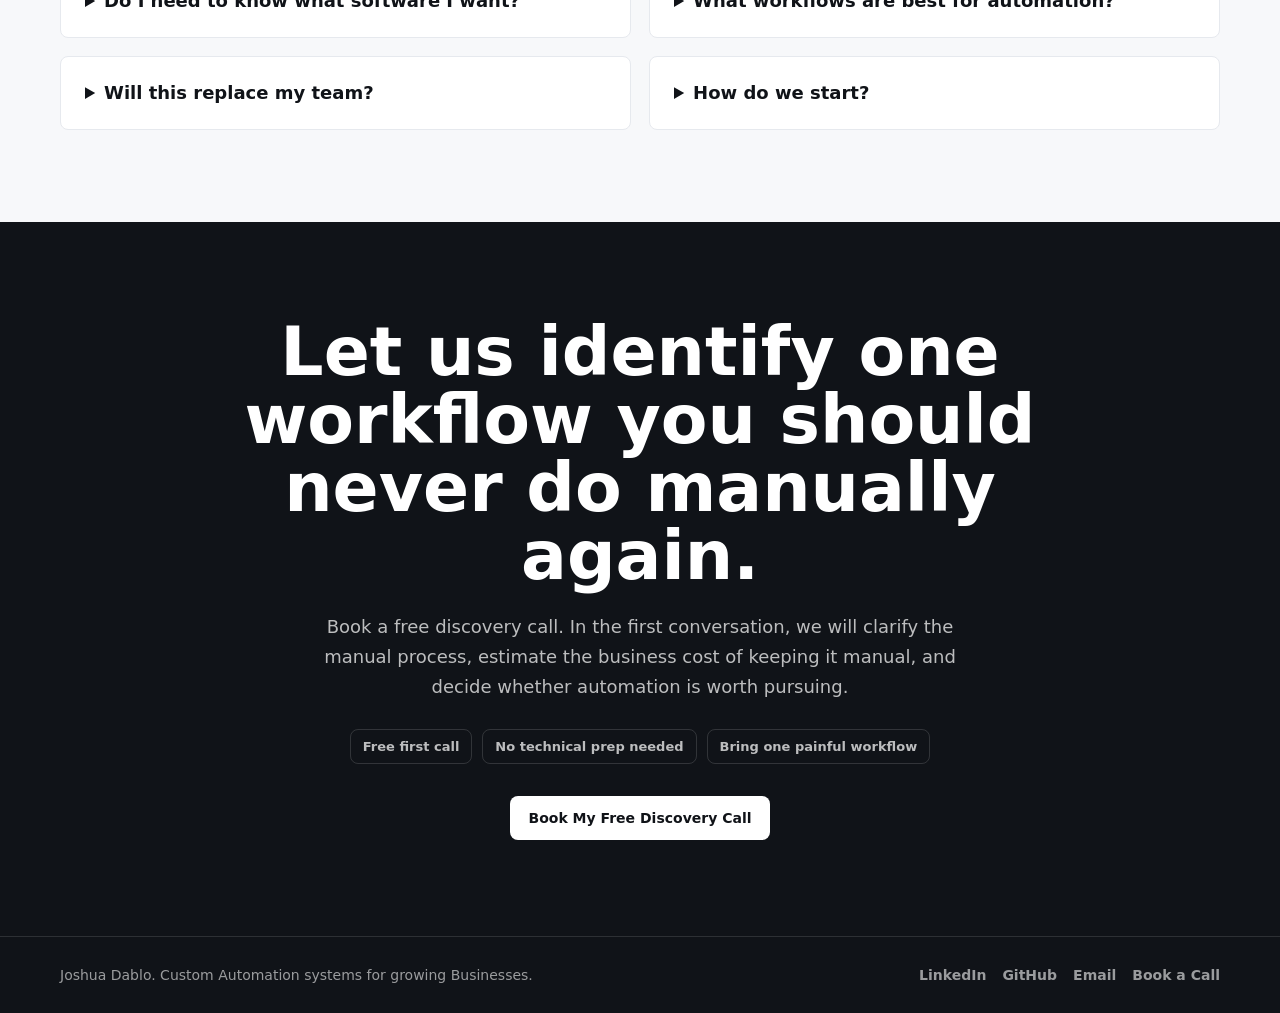
==== commit e57ec83b: "feat: add Google Drive knowledge assistant case study" ====
--- a/index.html
+++ b/index.html
@@ -1542,18 +1542,18 @@
                 <span class="study-link">View solution</span>
               </span>
             </a>
-            <a class="study-card" href="case-study-auto-website-blogs.html">
+            <a class="study-card" href="case-study-google-drive-knowledge-assistant.html">
               <span class="study-card-top">
-                <span class="study-tag">SEO automation</span>
+                <span class="study-tag">Internal knowledge</span>
                 <span class="study-number">04</span>
               </span>
               <span>
-                <h3>Automated Website Blogs</h3>
-                <p>Use RSS topic filtering, AI-written HTML drafts, CMS checks, and scheduled publishing to make SEO
-                  content more consistent.</p>
+                <h3>Google Drive Knowledge Assistant</h3>
+                <p>Watch a shared Drive folder, prepare company documents for search, and answer employee questions from
+                  those files.</p>
               </span>
               <span class="study-card-bottom">
-                <span class="study-outcome">SEO publishing pipeline</span>
+                <span class="study-outcome">Faster internal answers</span>
                 <span class="study-link">View solution</span>
               </span>
             </a>
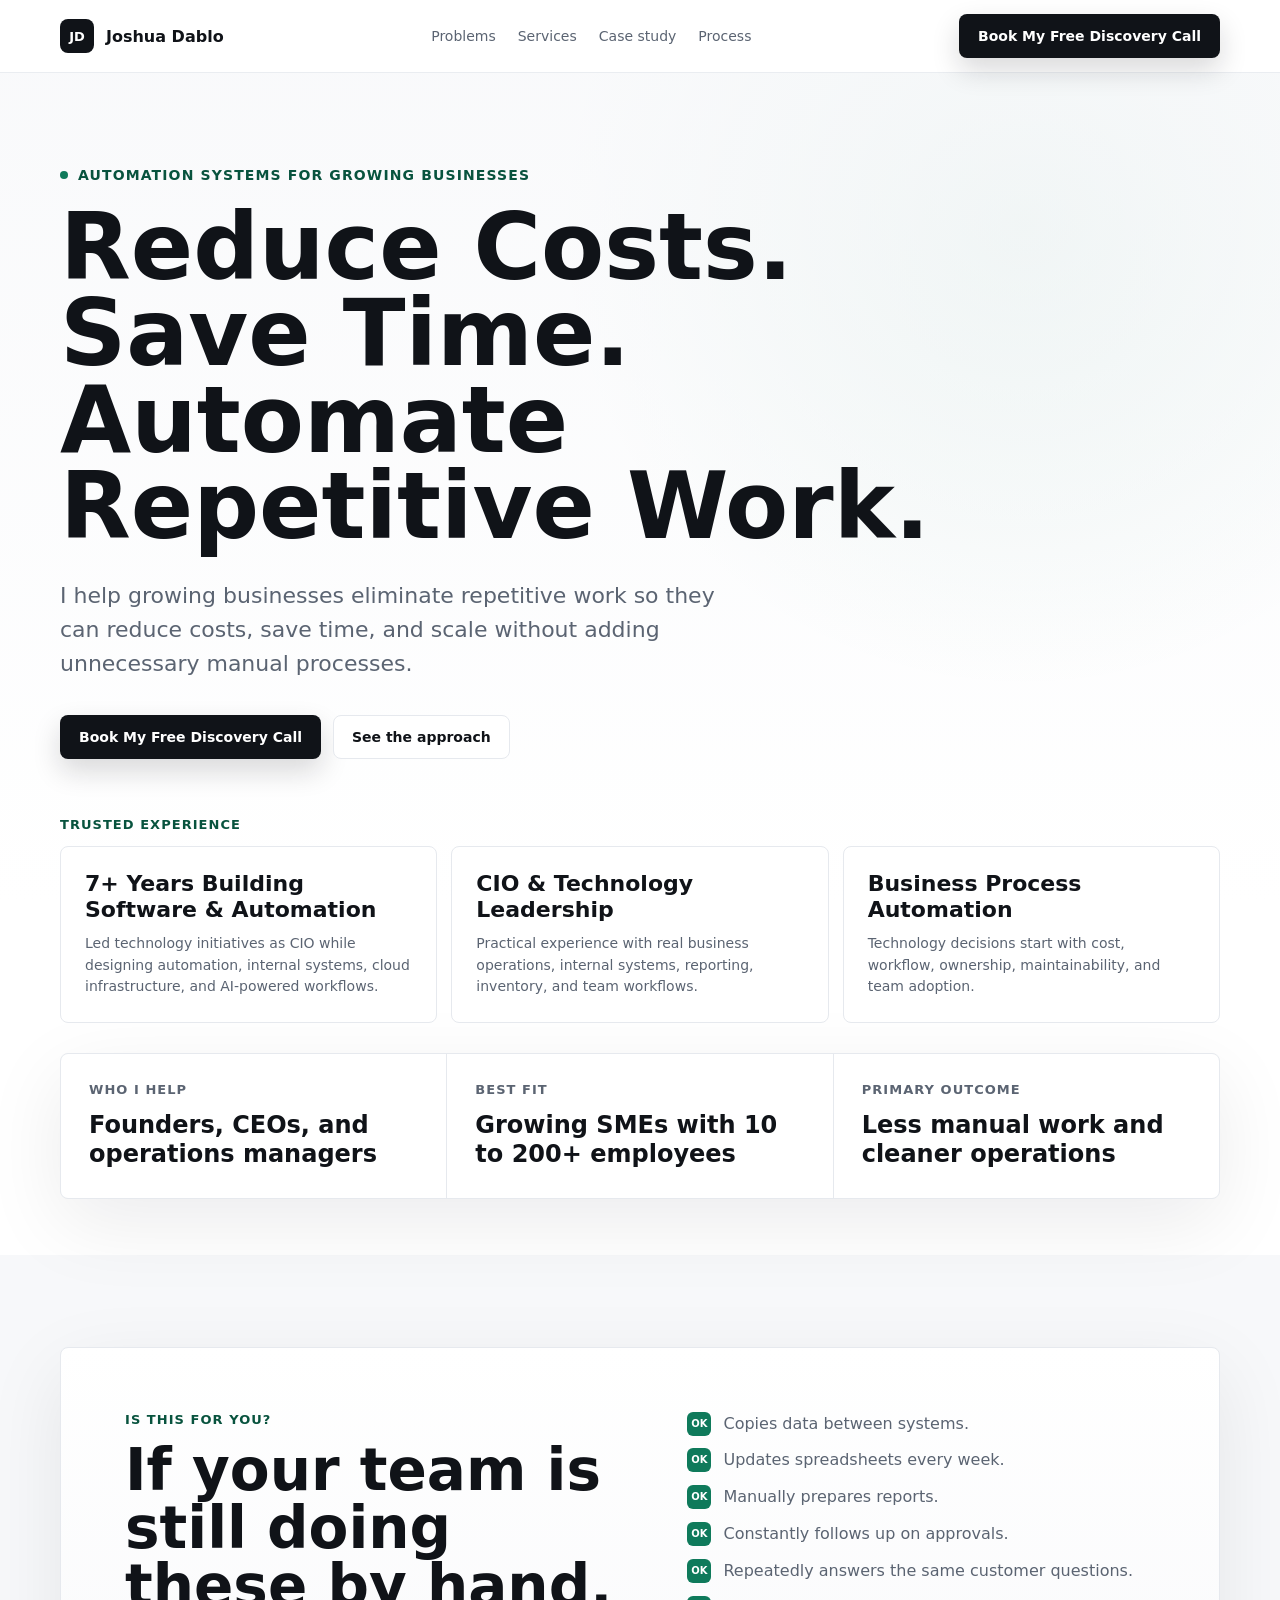
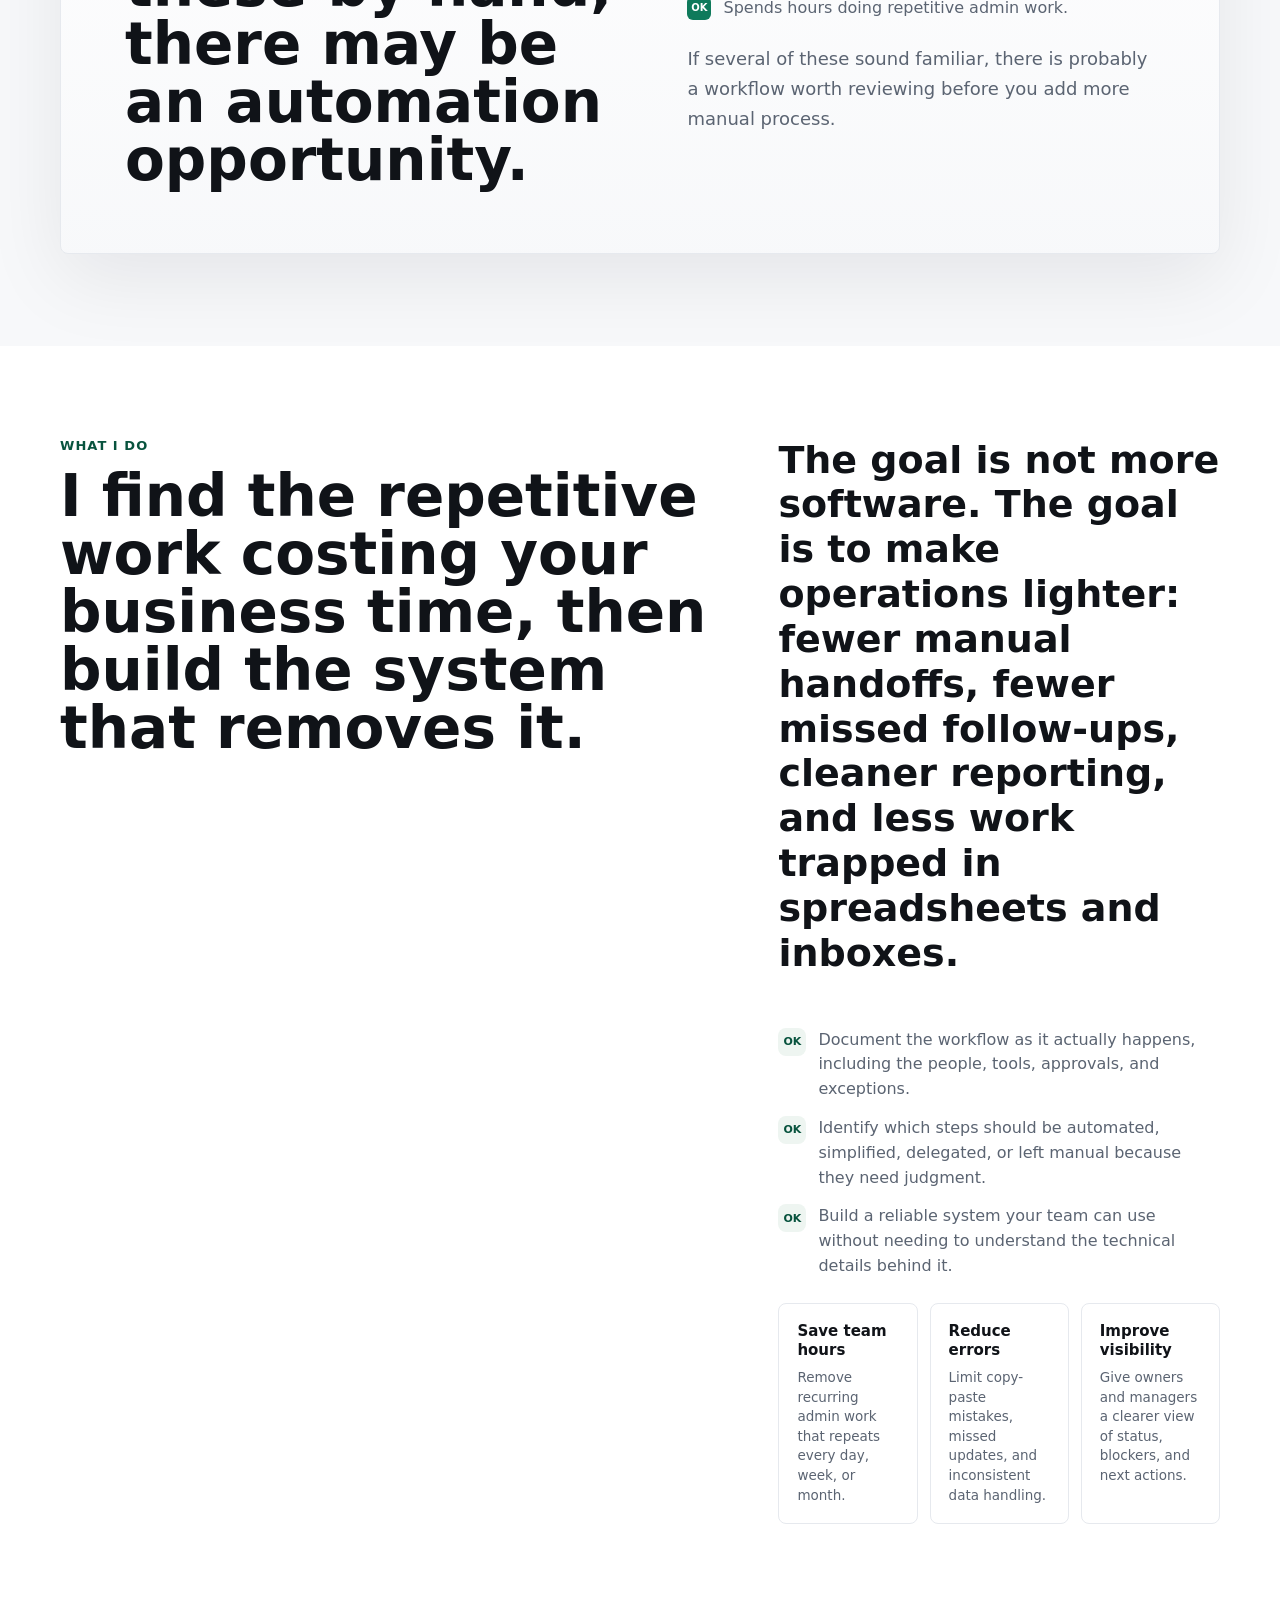
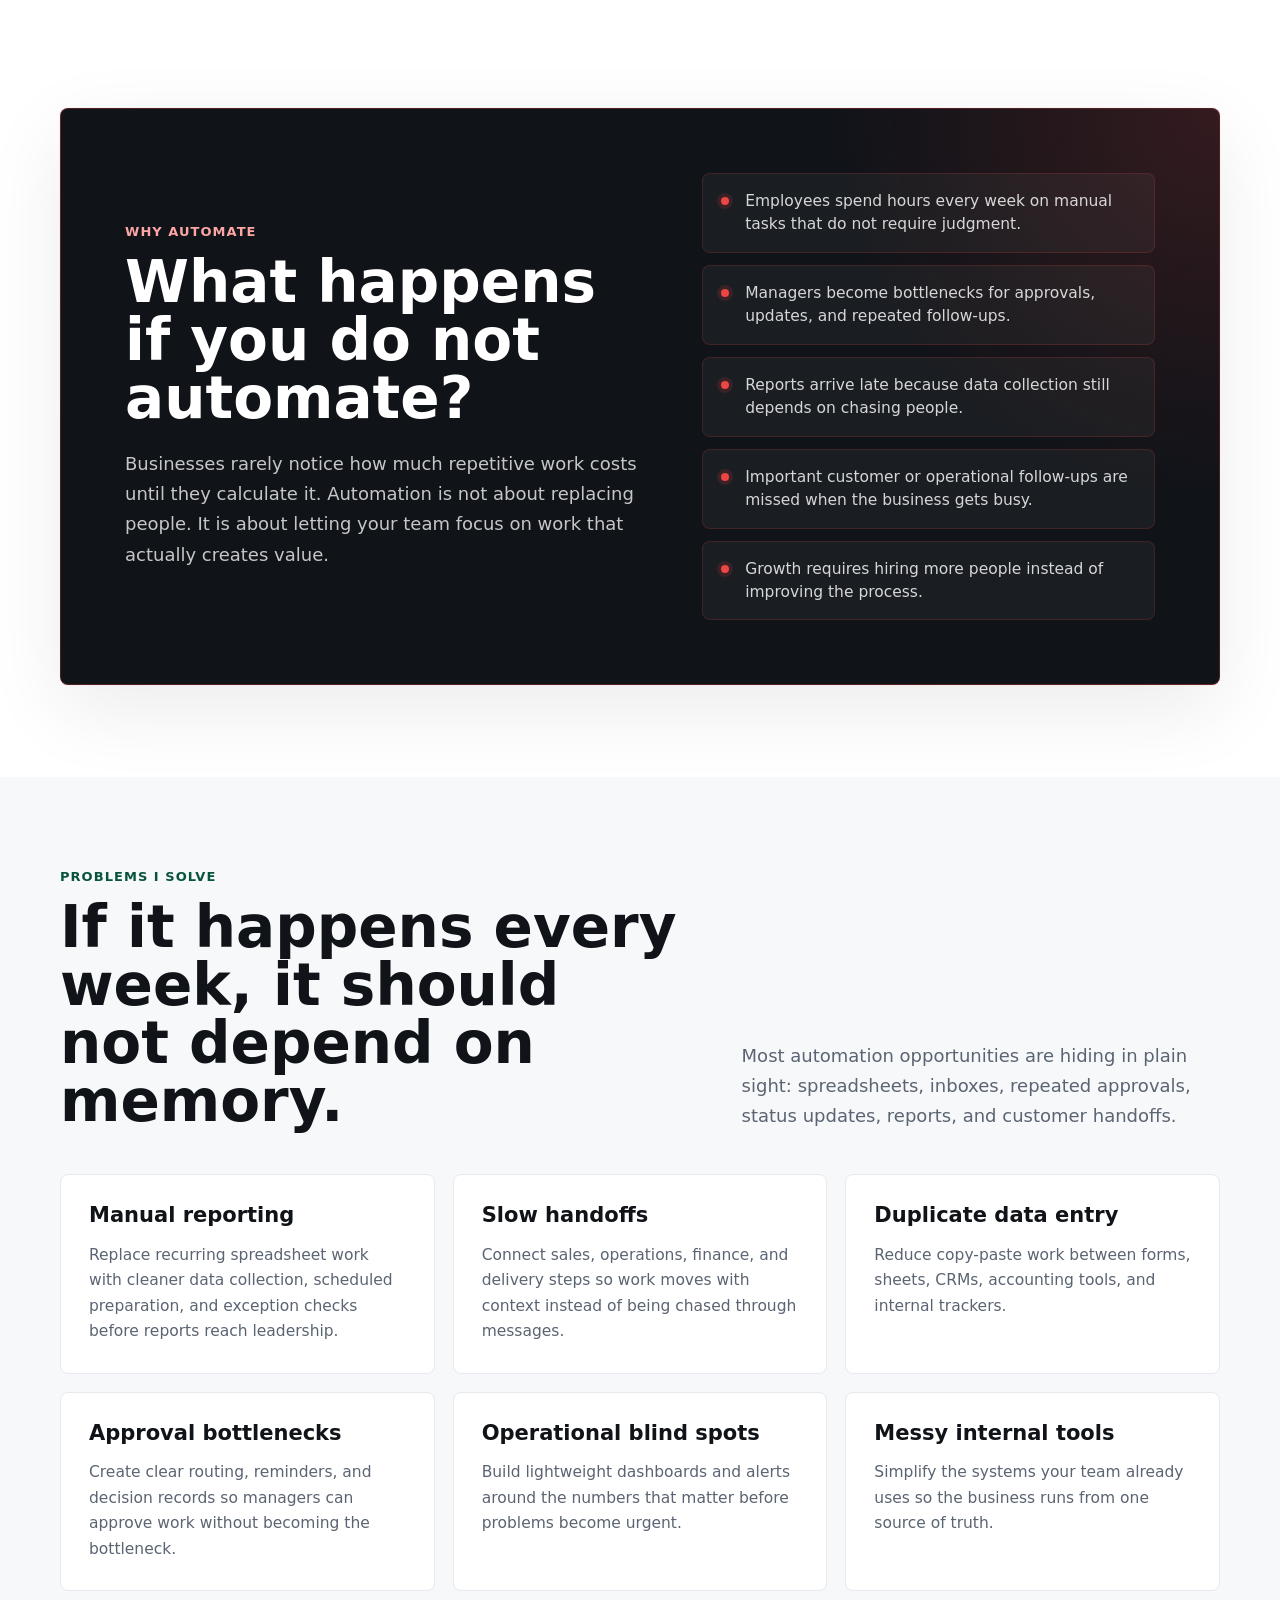
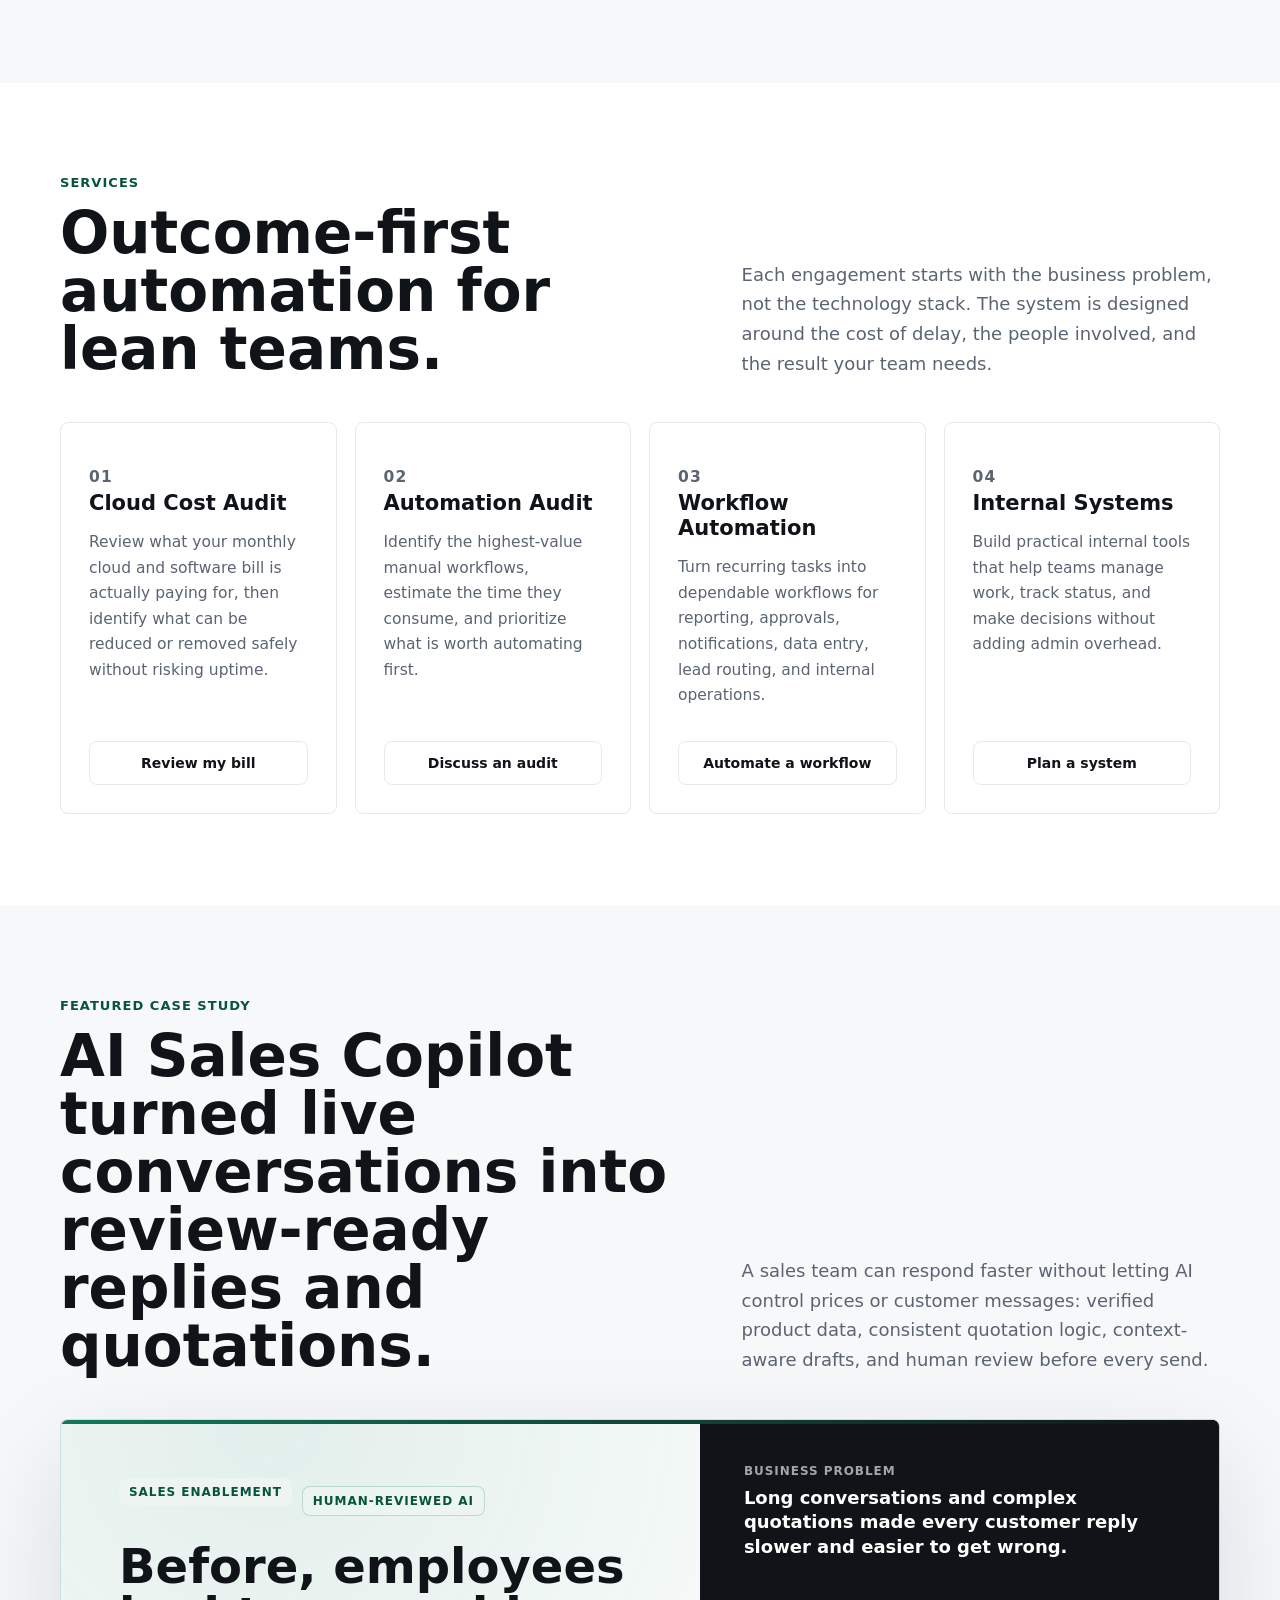
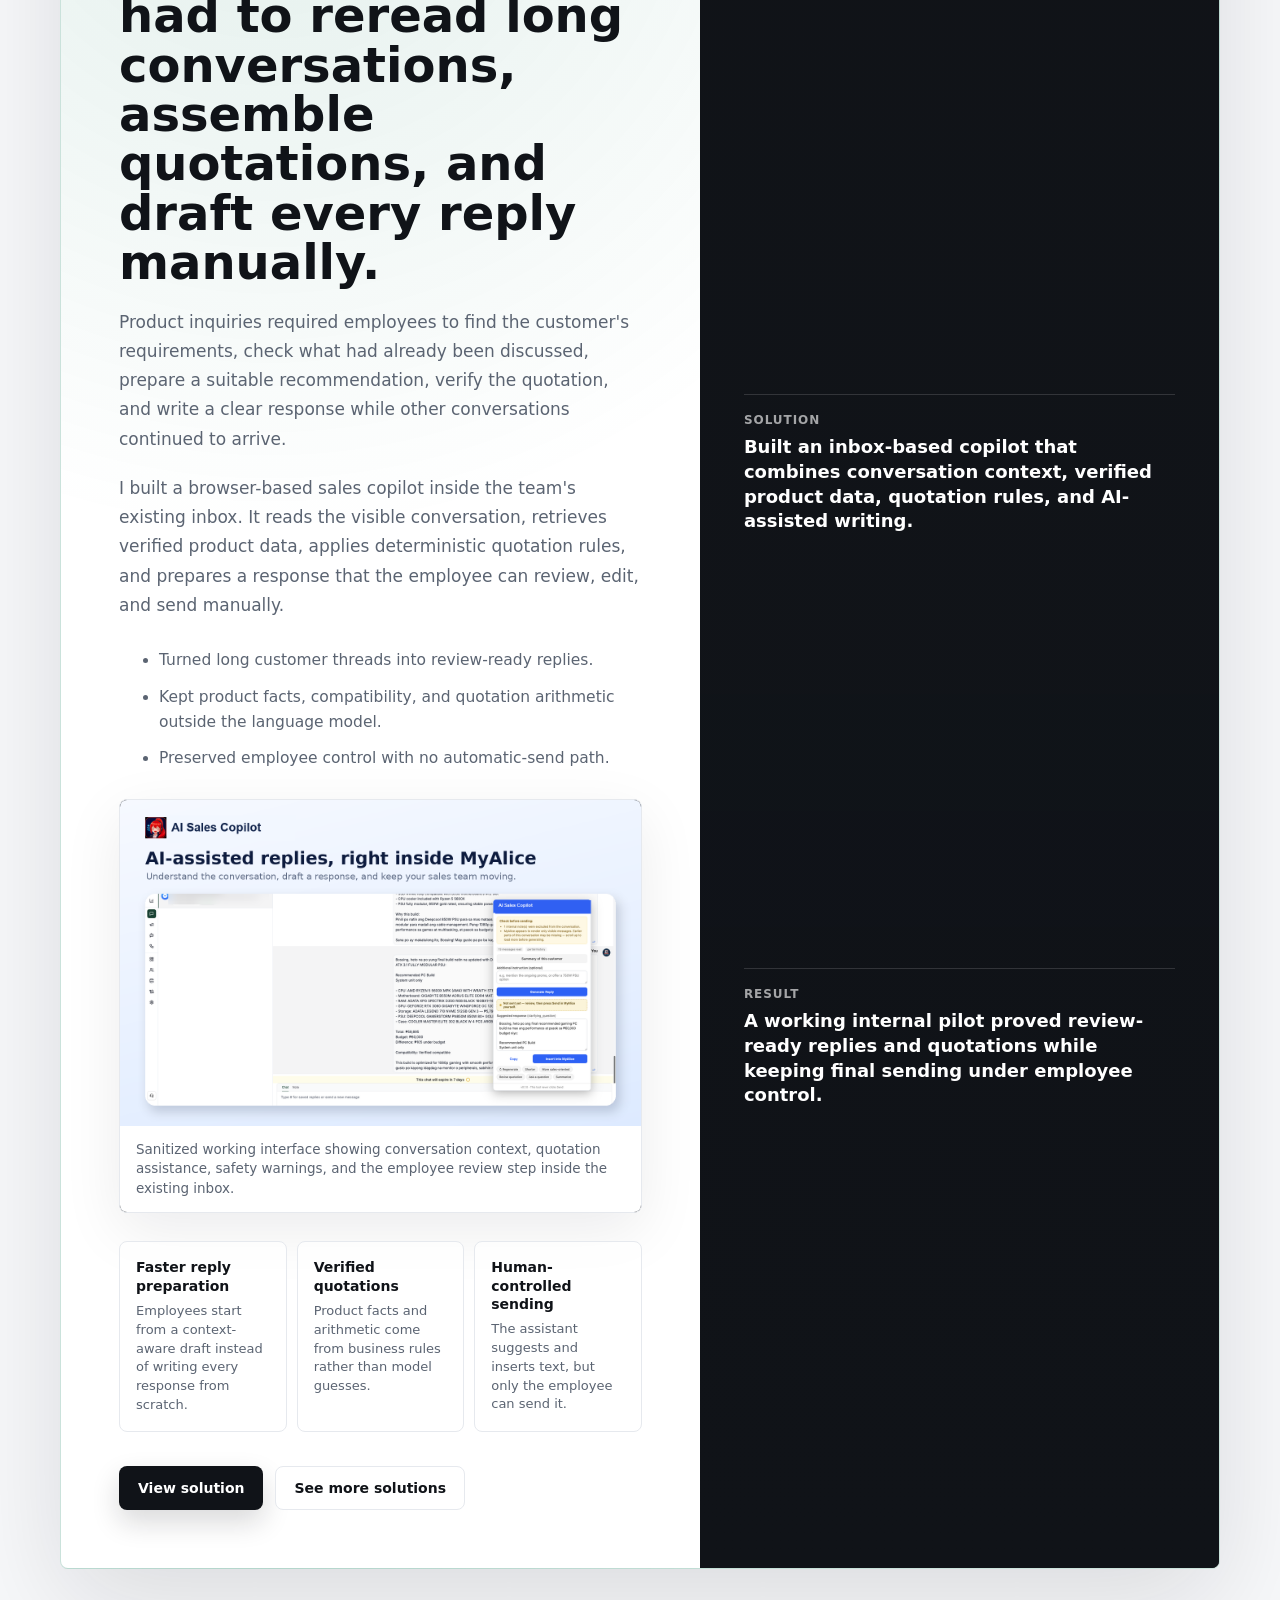
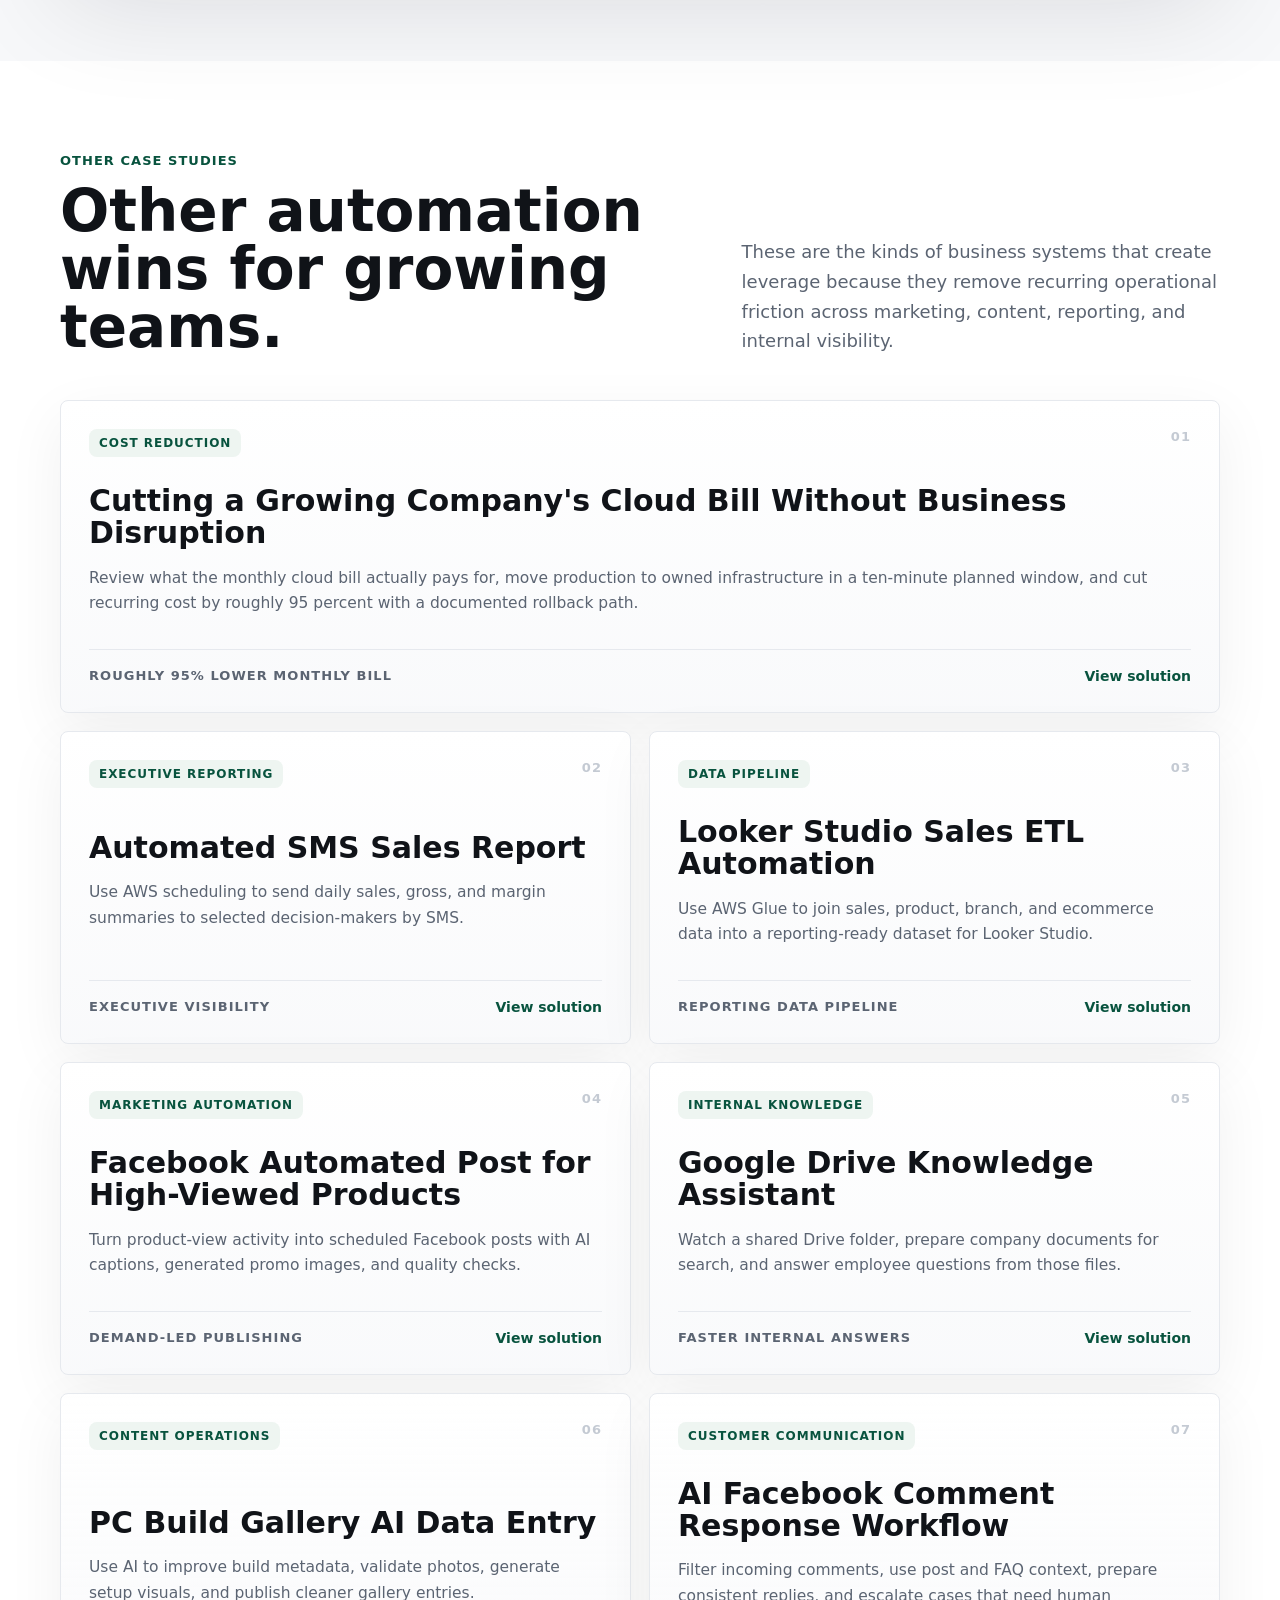
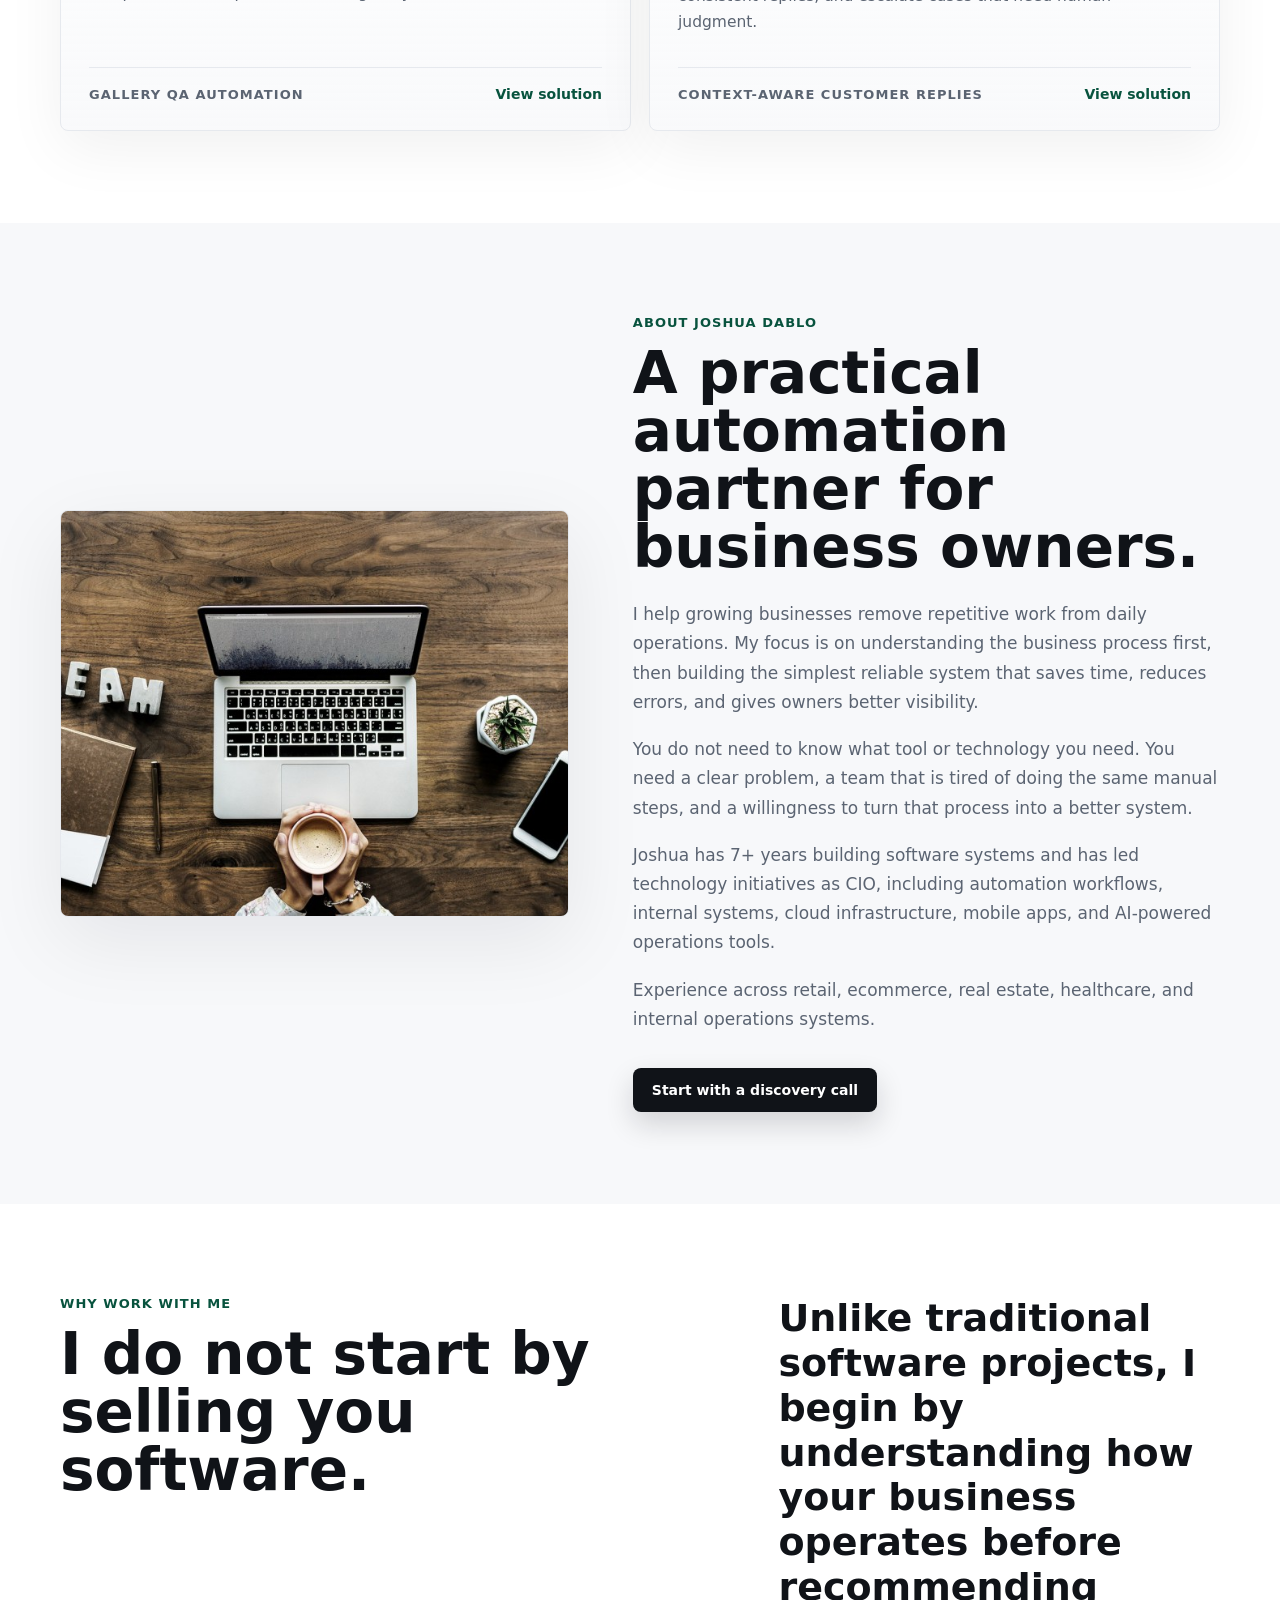
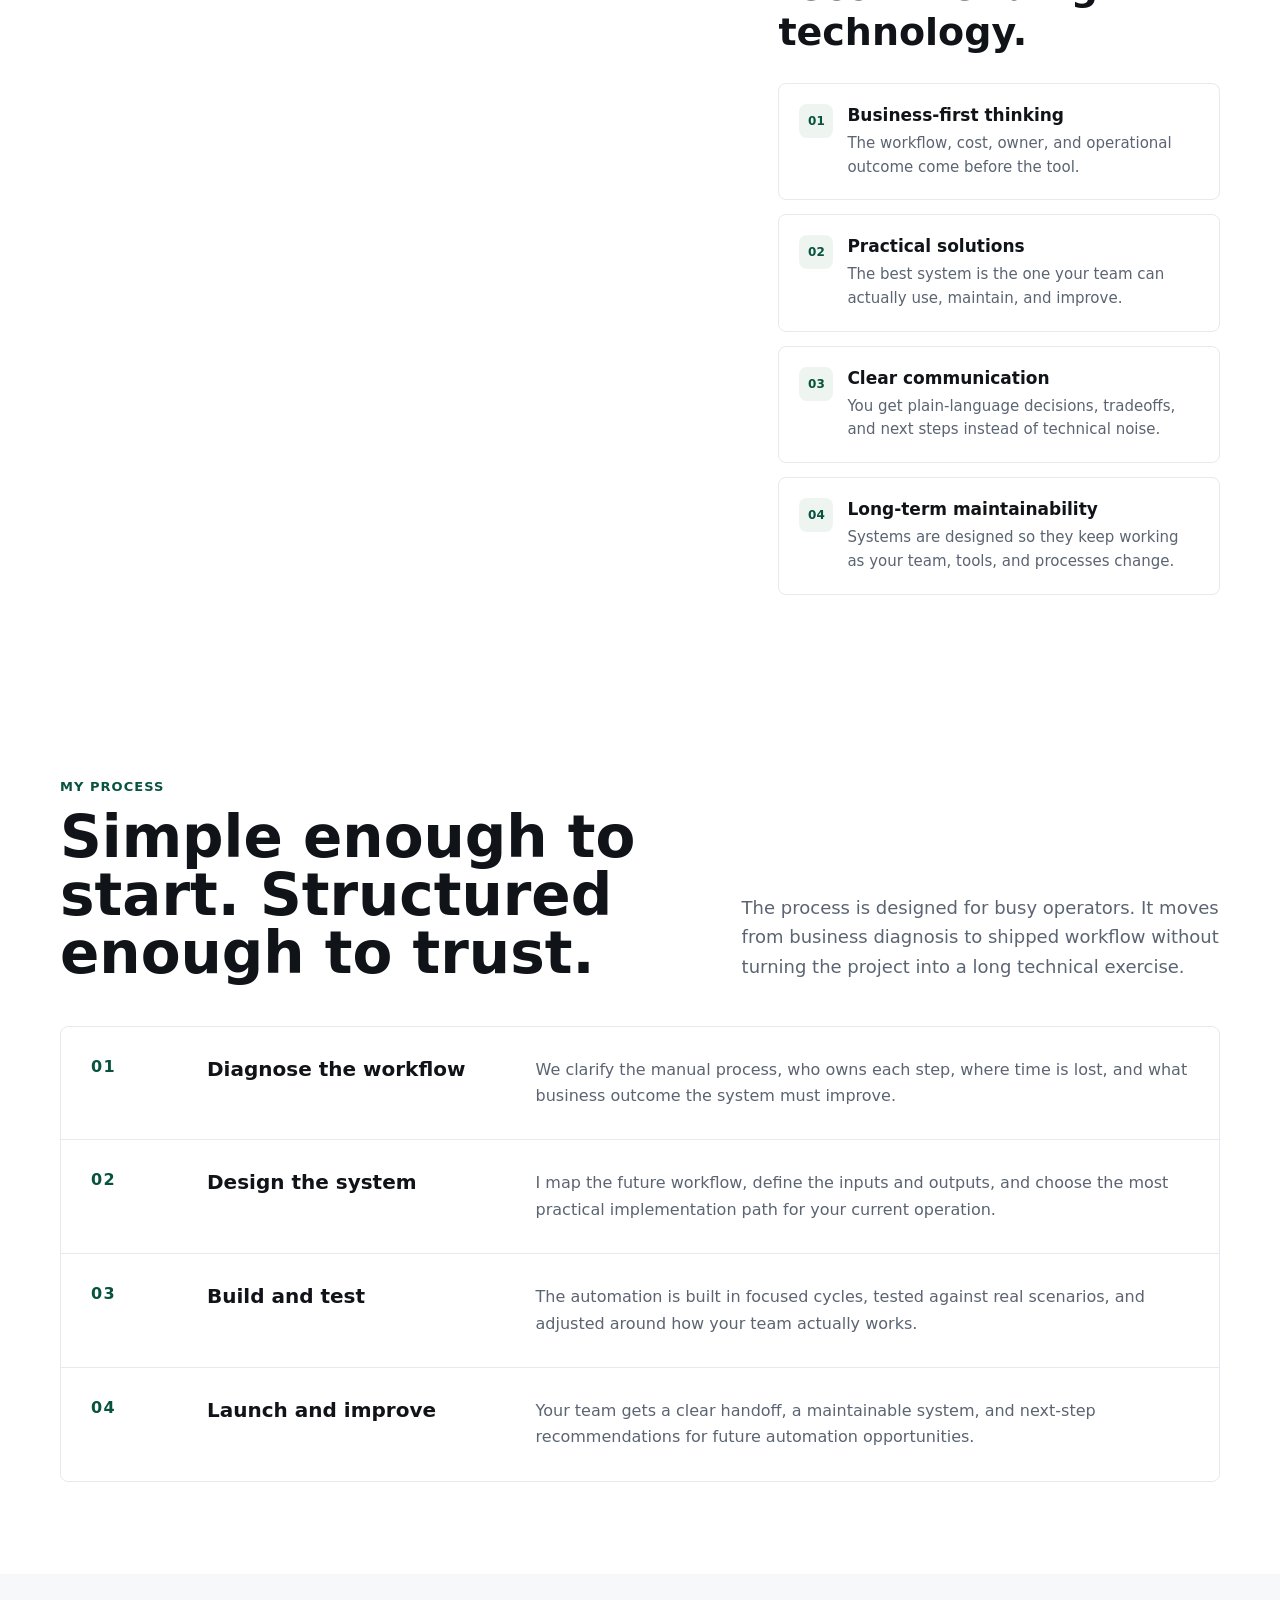
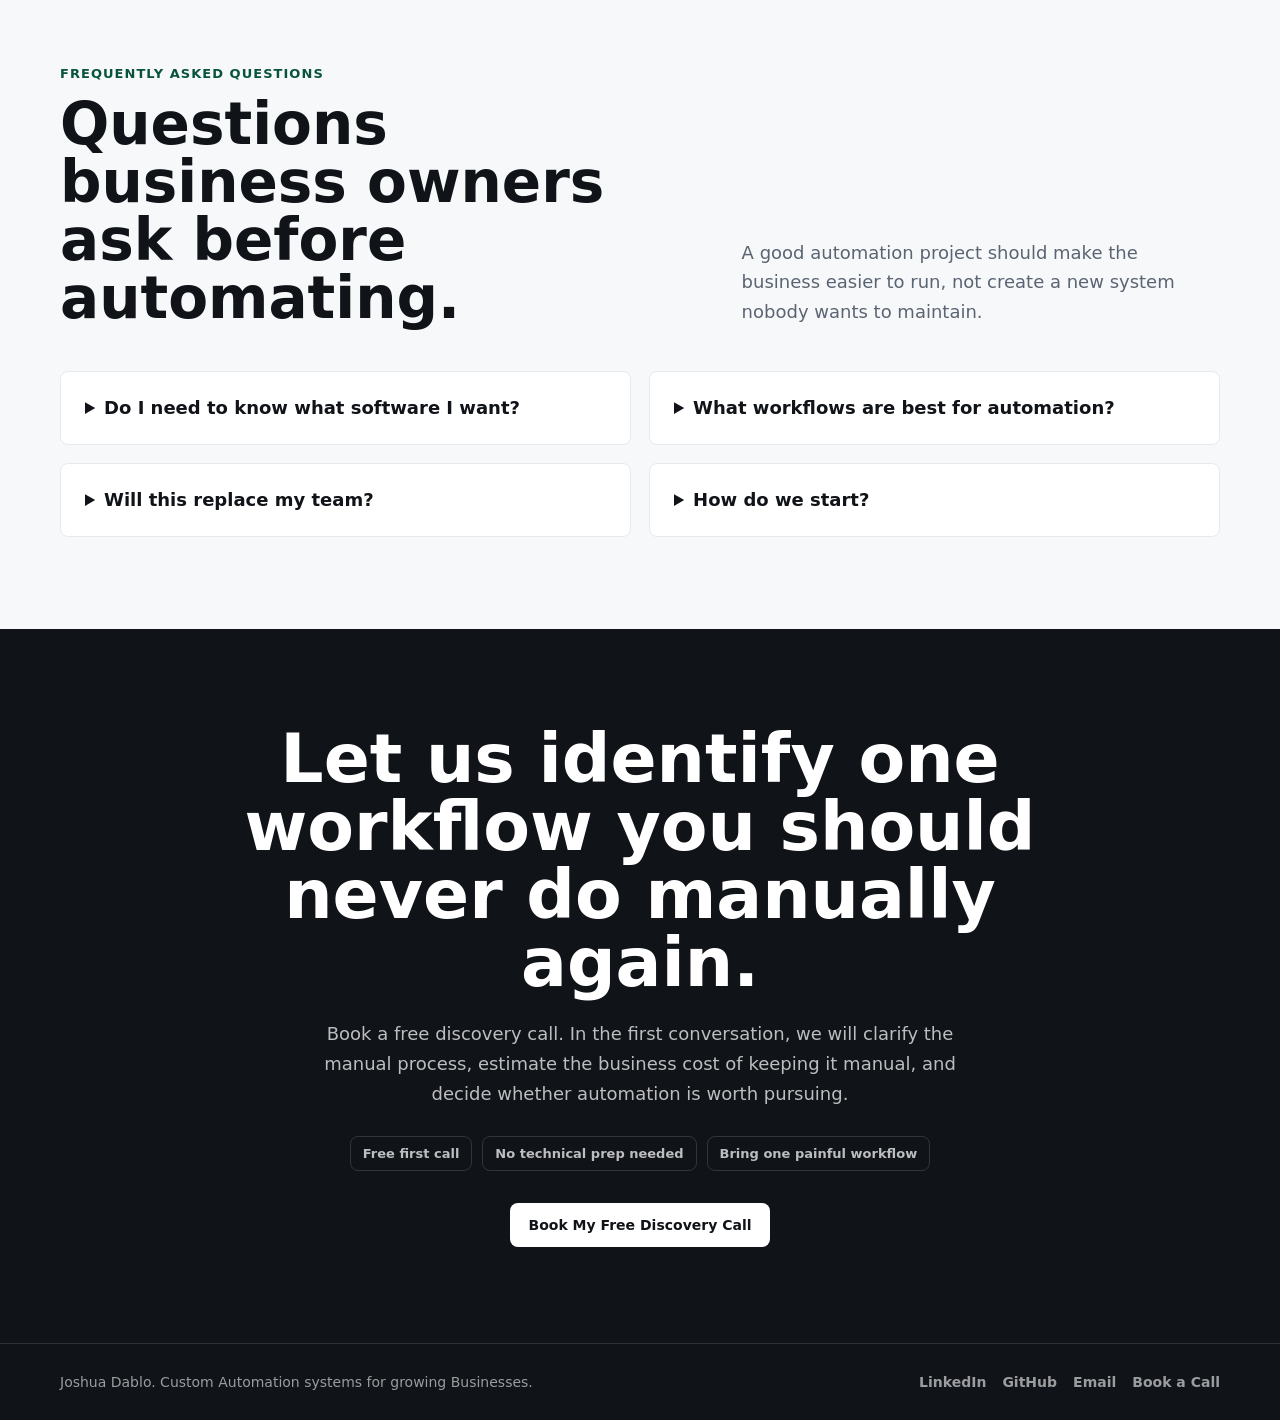
==== commit a19e9051: "feat: add GA4 analytics, cloud cost case study, and Cloud Cost Audit service - Wire GA4 (G-22MCX5TQE" ====
--- a/index.html
+++ b/index.html
@@ -527,6 +527,12 @@
       gap: 18px;
     }
 
+    .grid-4 {
+      display: grid;
+      grid-template-columns: repeat(auto-fit, minmax(240px, 1fr));
+      gap: 18px;
+    }
+
     .card {
       min-height: 100%;
       padding: 28px;
@@ -587,6 +593,11 @@
     .study-card:nth-child(2) {
       grid-column: span 3;
       min-height: 300px;
+    }
+
+    .study-card.study-card-wide {
+      grid-column: 1 / -1;
+      min-height: 0;
     }
 
     .study-card:hover {
@@ -1147,6 +1158,14 @@
       }
     }
   </style>
+  <!-- Google tag (gtag.js) -->
+  <script async src="https://www.googletagmanager.com/gtag/js?id=G-22MCX5TQEJ"></script>
+  <script>
+    window.dataLayer = window.dataLayer || [];
+    function gtag(){dataLayer.push(arguments);}
+    gtag('js', new Date());
+    gtag('config', 'G-22MCX5TQEJ');
+  </script>
 </head>
 
 <body>
@@ -1373,10 +1392,19 @@
               the cost of delay, the people involved, and the result your team needs.
             </p>
           </div>
-          <div class="grid-3">
+          <div class="grid-4">
             <article class="card service-card">
               <div>
                 <p class="service-number">01</p>
+                <h3>Cloud Cost Audit</h3>
+                <p>Review what your monthly cloud and software bill is actually paying for, then identify what can be
+                  reduced or removed safely without risking uptime.</p>
+              </div>
+              <a class="button button-secondary" href="#contact">Review my bill</a>
+            </article>
+            <article class="card service-card">
+              <div>
+                <p class="service-number">02</p>
                 <h3>Automation Audit</h3>
                 <p>Identify the highest-value manual workflows, estimate the time they consume, and prioritize what is
                   worth automating first.</p>
@@ -1385,7 +1413,7 @@
             </article>
             <article class="card service-card">
               <div>
-                <p class="service-number">02</p>
+                <p class="service-number">03</p>
                 <h3>Workflow Automation</h3>
                 <p>Turn recurring tasks into dependable workflows for reporting, approvals, notifications, data entry,
                   lead routing, and internal operations.</p>
@@ -1394,7 +1422,7 @@
             </article>
             <article class="card service-card">
               <div>
-                <p class="service-number">03</p>
+                <p class="service-number">04</p>
                 <h3>Internal Systems</h3>
                 <p>Build practical internal tools that help teams manage work, track status, and make decisions without
                   adding admin overhead.</p>
@@ -1497,10 +1525,26 @@
             </p>
           </div>
           <div class="case-study-grid">
+            <a class="study-card study-card-wide" href="case-study-cloud-cost-reduction.html">
+              <span class="study-card-top">
+                <span class="study-tag">Cost reduction</span>
+                <span class="study-number">01</span>
+              </span>
+              <span>
+                <h3>Cutting a Growing Company's Cloud Bill Without Business Disruption</h3>
+                <p>Review what the monthly cloud bill actually pays for, move production to owned infrastructure in a
+                  ten-minute planned window, and cut recurring cost by roughly 95 percent with a documented rollback
+                  path.</p>
+              </span>
+              <span class="study-card-bottom">
+                <span class="study-outcome">Roughly 95% lower monthly bill</span>
+                <span class="study-link">View solution</span>
+              </span>
+            </a>
             <a class="study-card" href="case-study-auto-sms-sales-report.html">
               <span class="study-card-top">
                 <span class="study-tag">Executive reporting</span>
-                <span class="study-number">01</span>
+                <span class="study-number">02</span>
               </span>
               <span>
                 <h3>Automated SMS Sales Report</h3>
@@ -1515,7 +1559,7 @@
             <a class="study-card" href="case-study-looker-studio-sales-etl.html">
               <span class="study-card-top">
                 <span class="study-tag">Data pipeline</span>
-                <span class="study-number">02</span>
+                <span class="study-number">03</span>
               </span>
               <span>
                 <h3>Looker Studio Sales ETL Automation</h3>
@@ -1530,7 +1574,7 @@
             <a class="study-card" href="case-study-facebook-auto-post-high-viewed-products.html">
               <span class="study-card-top">
                 <span class="study-tag">Marketing automation</span>
-                <span class="study-number">03</span>
+                <span class="study-number">04</span>
               </span>
               <span>
                 <h3>Facebook Automated Post for High-Viewed Products</h3>
@@ -1545,7 +1589,7 @@
             <a class="study-card" href="case-study-google-drive-knowledge-assistant.html">
               <span class="study-card-top">
                 <span class="study-tag">Internal knowledge</span>
-                <span class="study-number">04</span>
+                <span class="study-number">05</span>
               </span>
               <span>
                 <h3>Google Drive Knowledge Assistant</h3>
@@ -1560,7 +1604,7 @@
             <a class="study-card" href="case-study-pc-build-gallery-ai-data-entry.html">
               <span class="study-card-top">
                 <span class="study-tag">Content operations</span>
-                <span class="study-number">05</span>
+                <span class="study-number">06</span>
               </span>
               <span>
                 <h3>PC Build Gallery AI Data Entry</h3>
@@ -1575,7 +1619,7 @@
             <a class="study-card" href="case-study-ai-facebook-comment-automation.html">
               <span class="study-card-top">
                 <span class="study-tag">Customer communication</span>
-                <span class="study-number">06</span>
+                <span class="study-number">07</span>
               </span>
               <span>
                 <h3>AI Facebook Comment Response Workflow</h3>
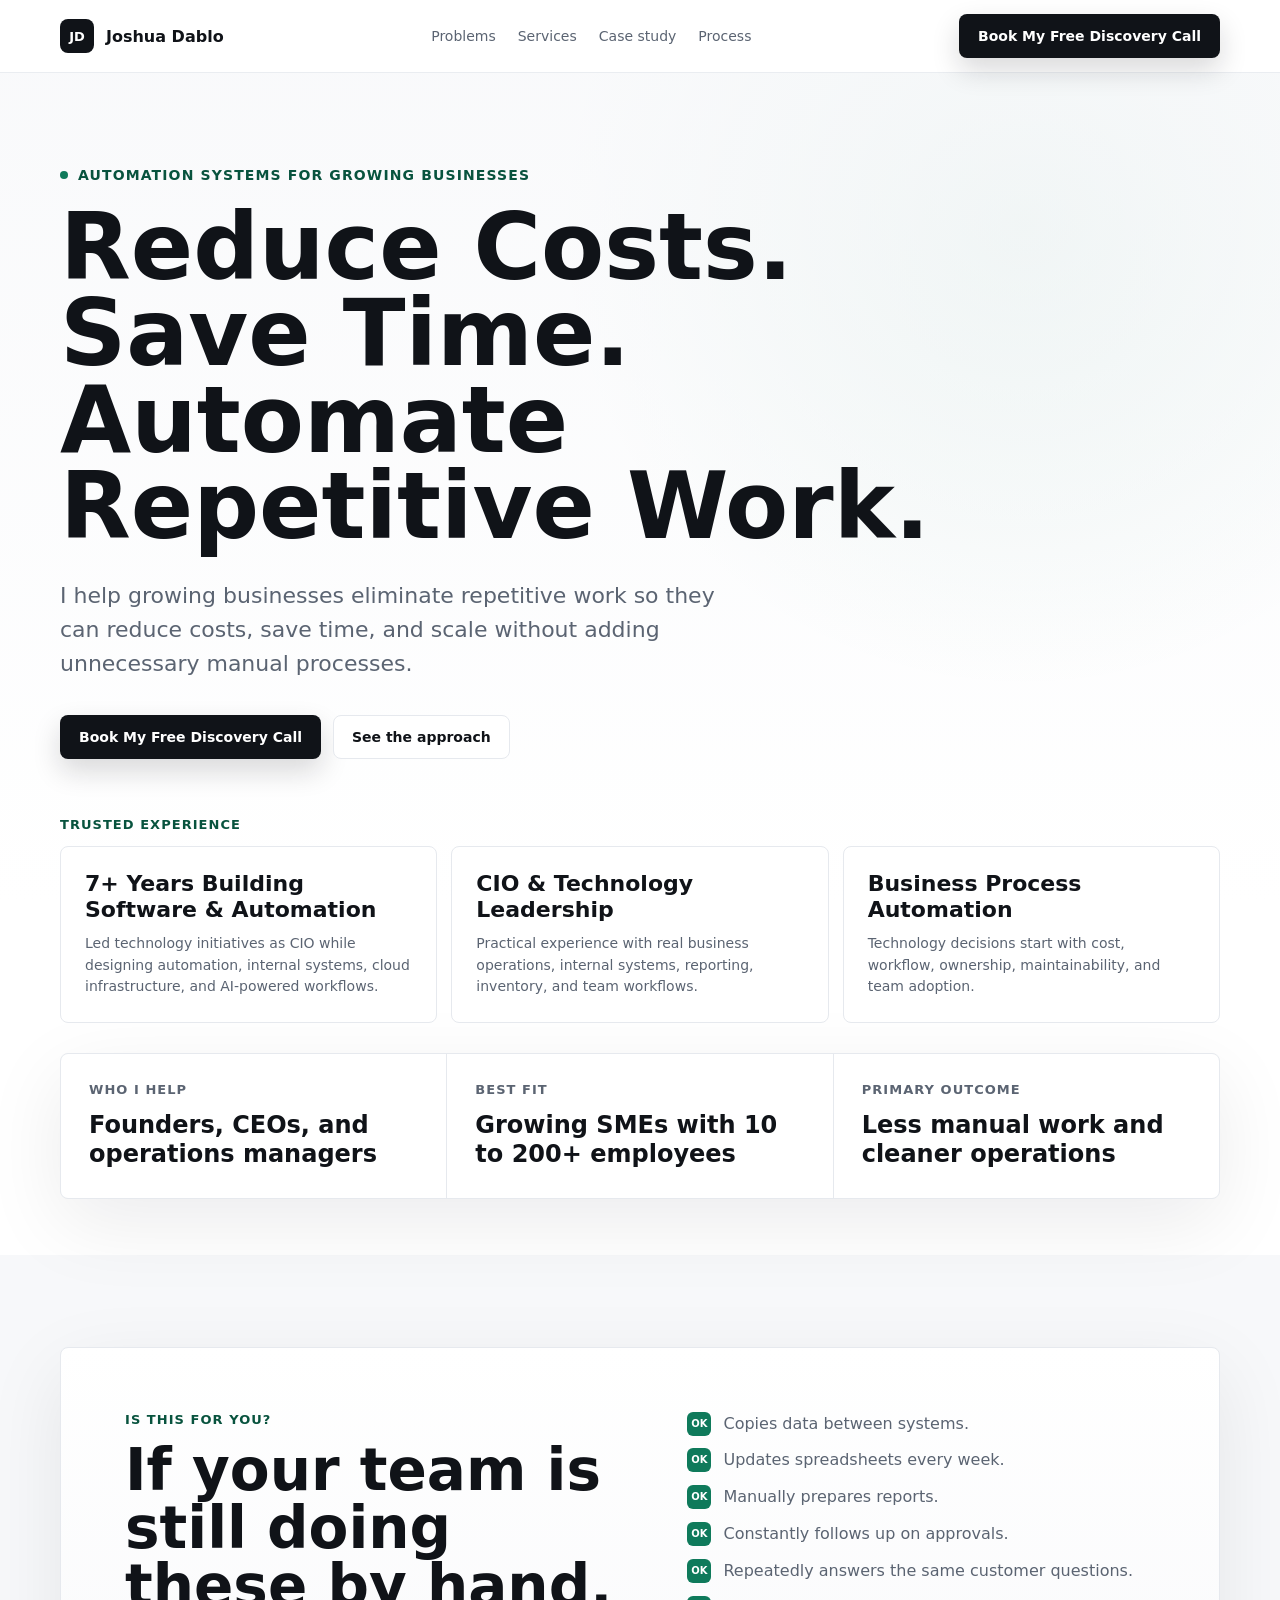
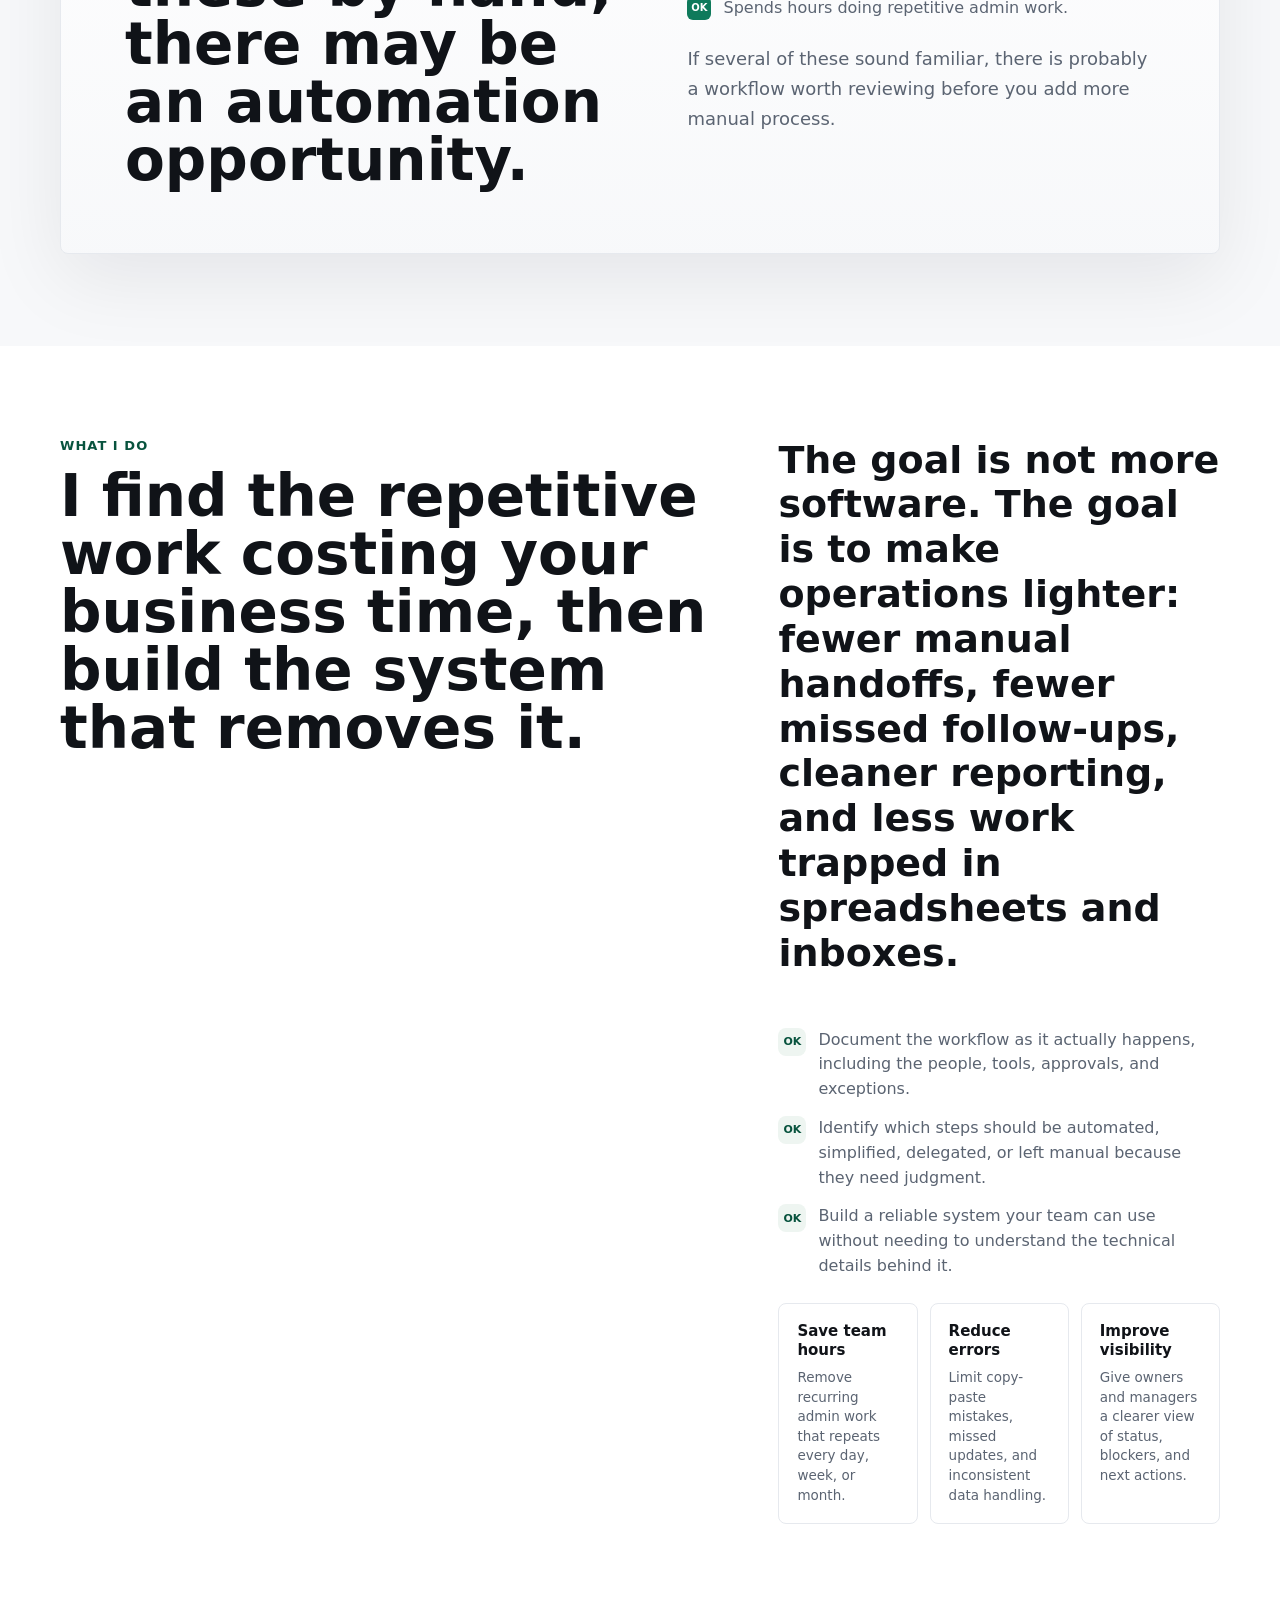
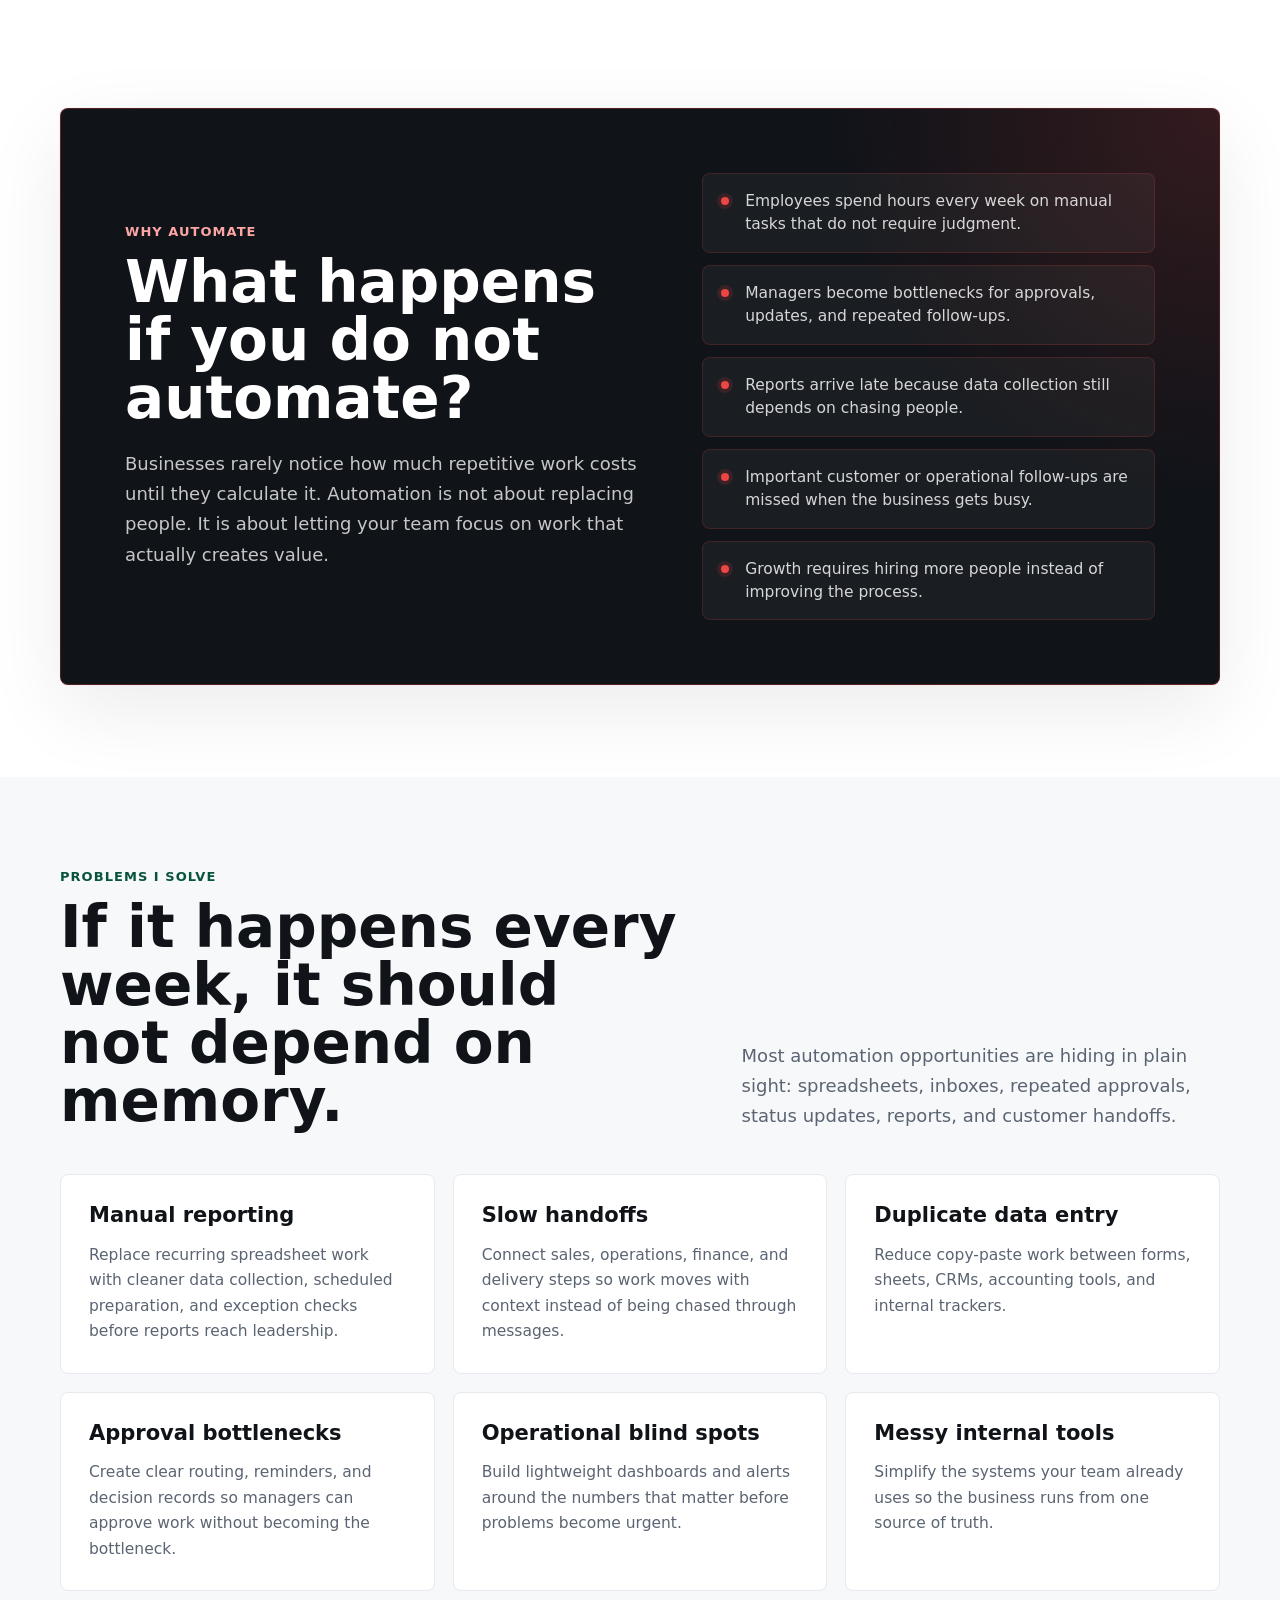
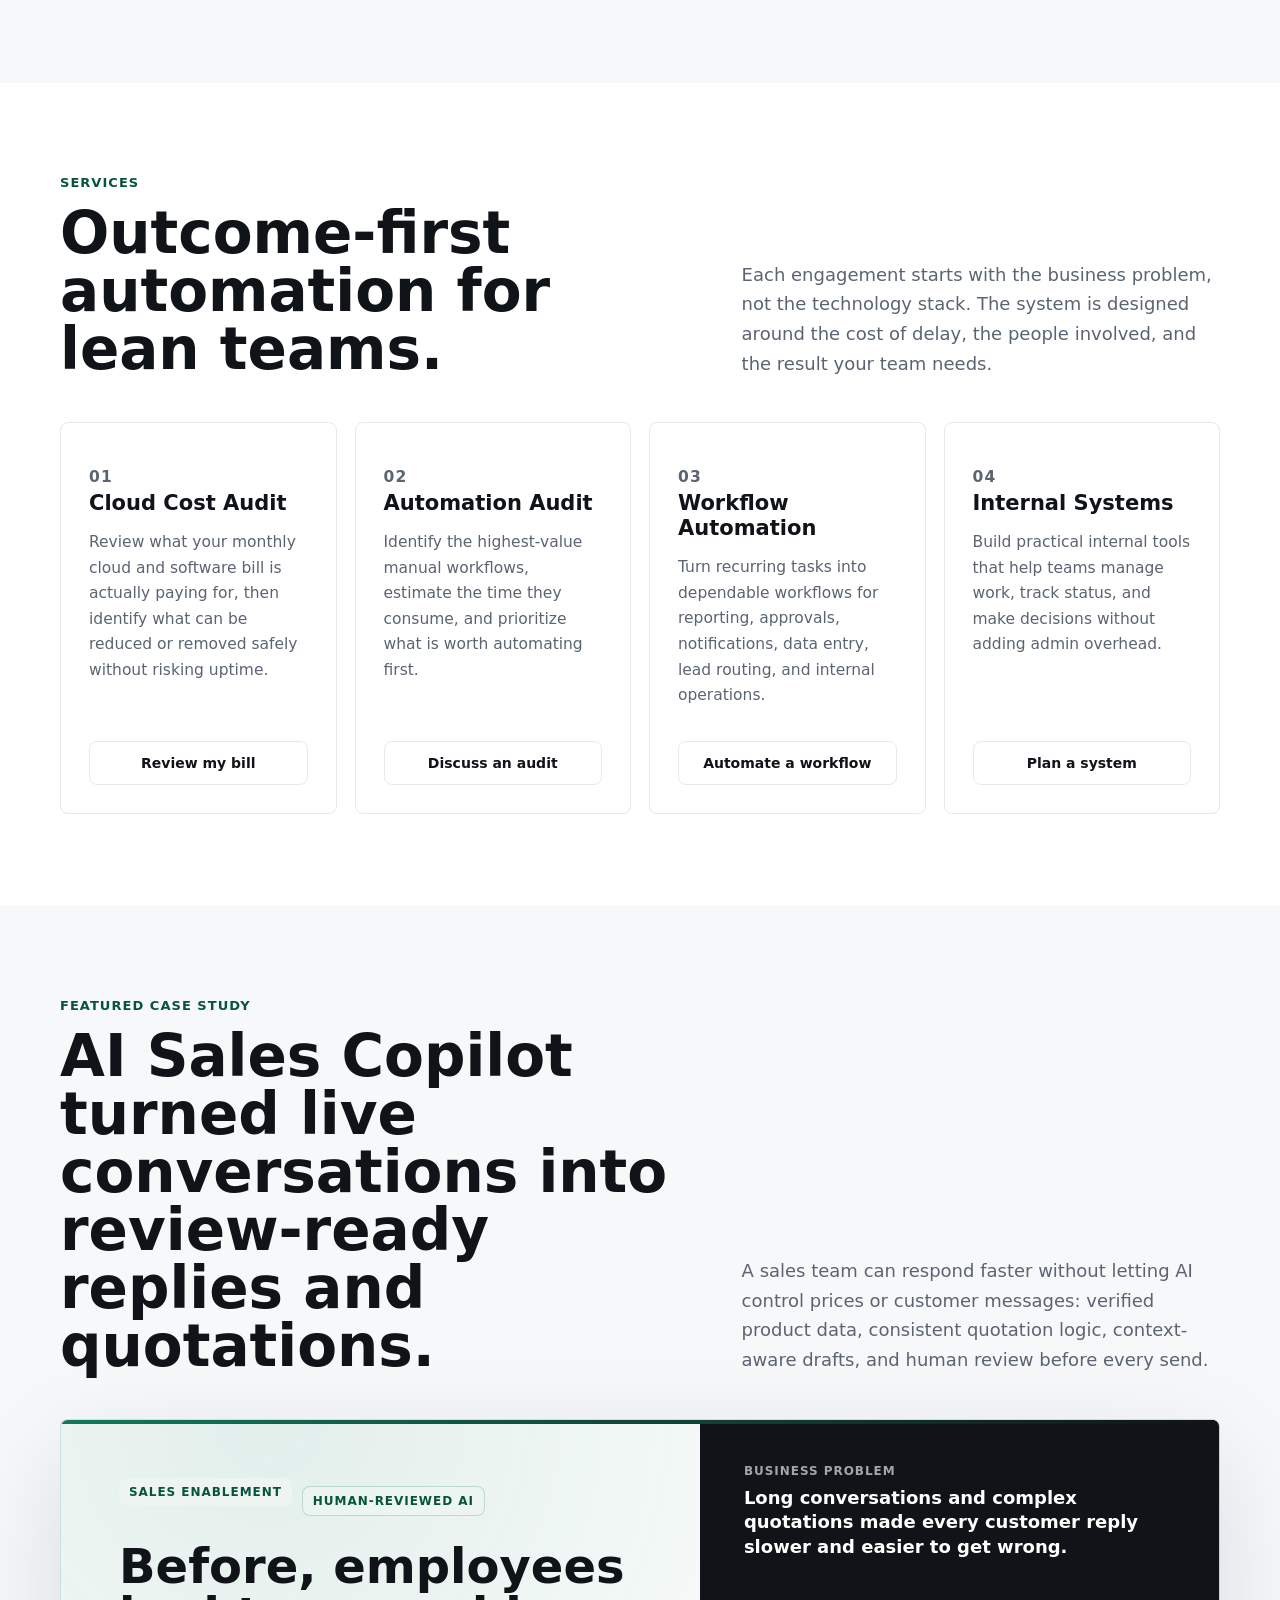
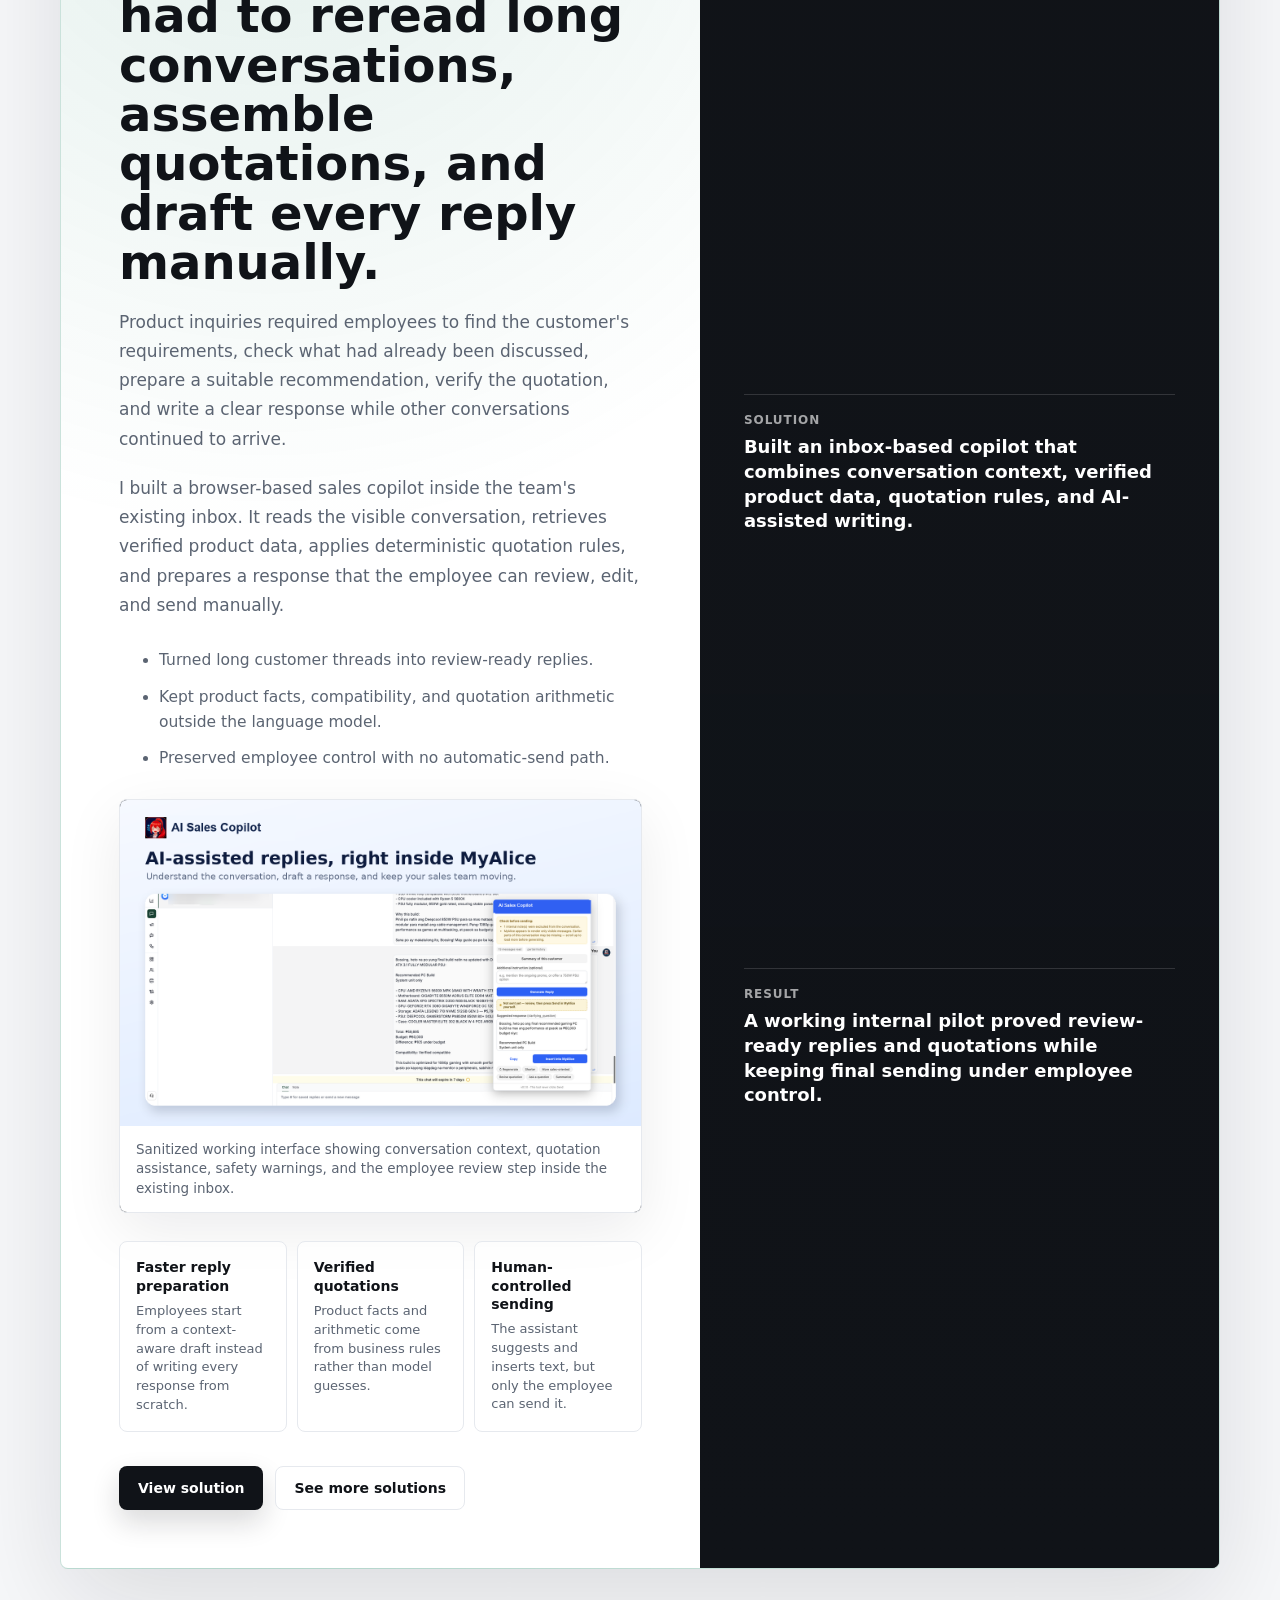
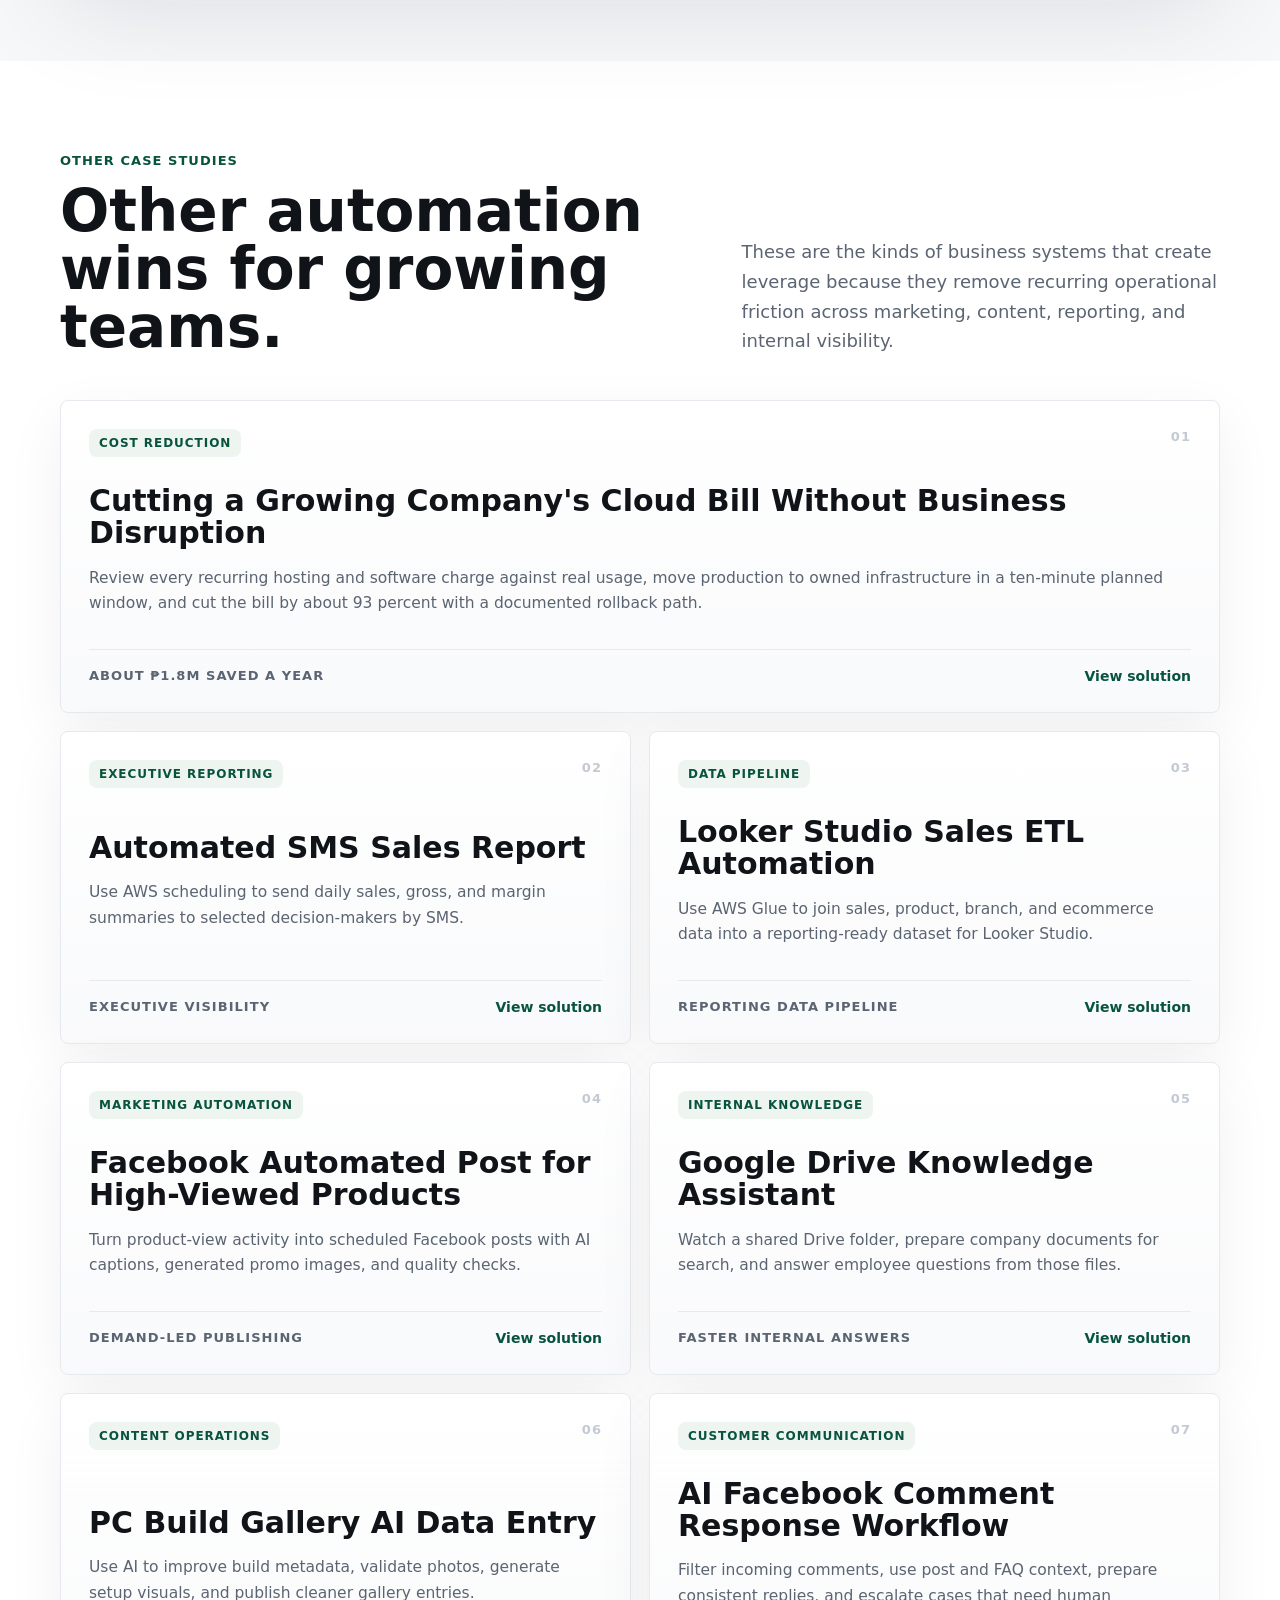
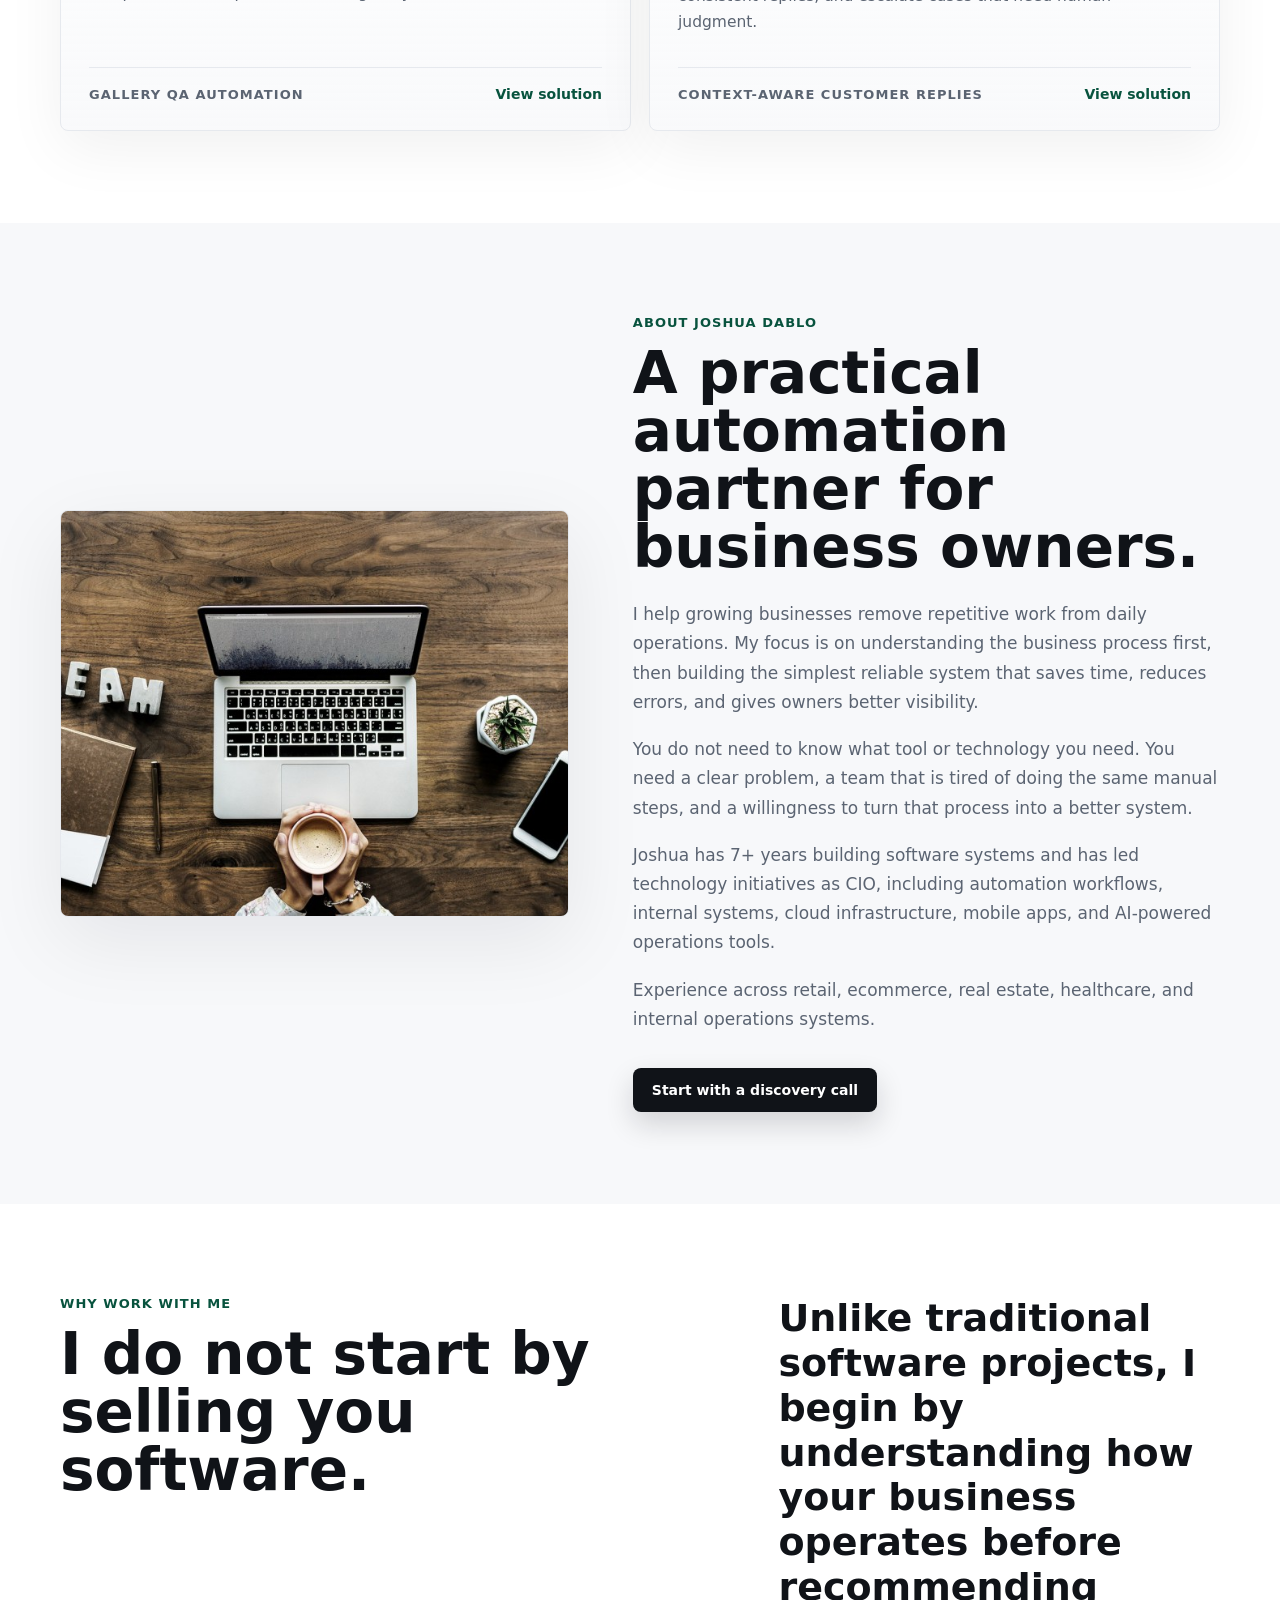
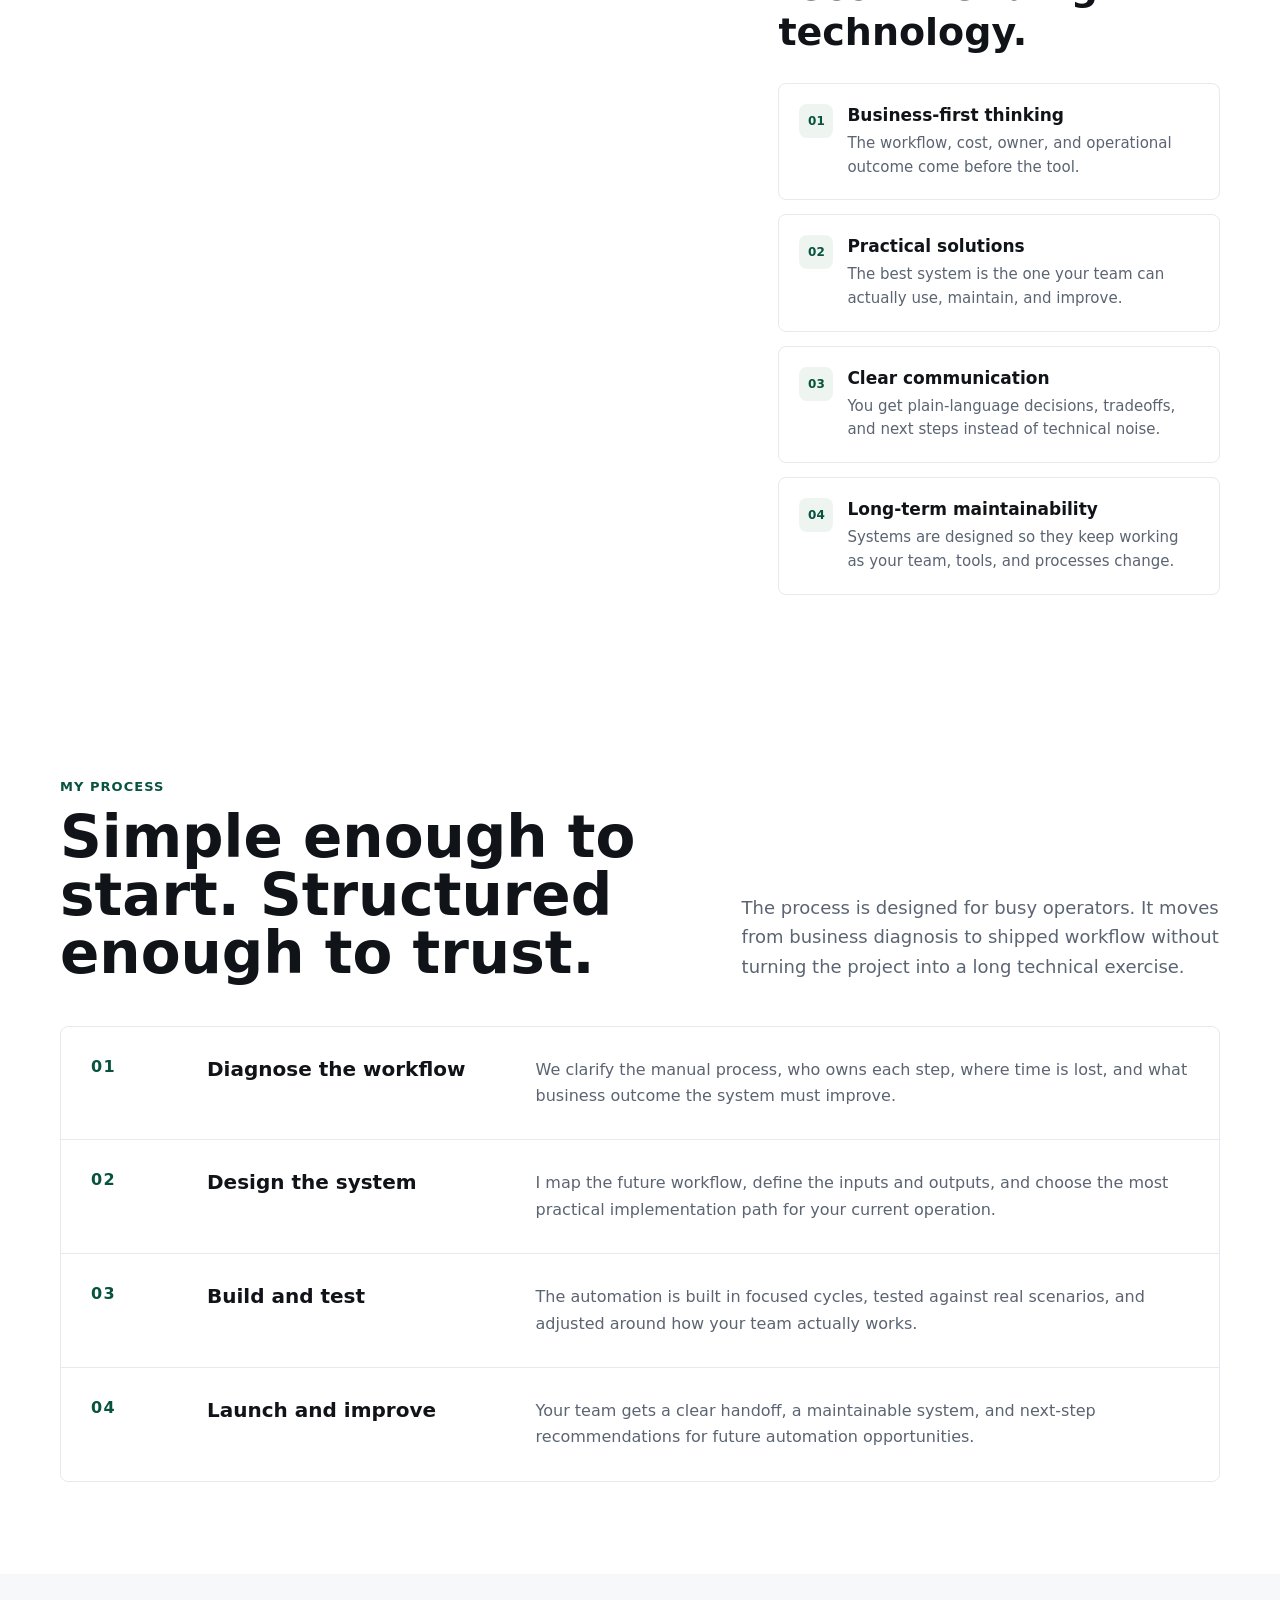
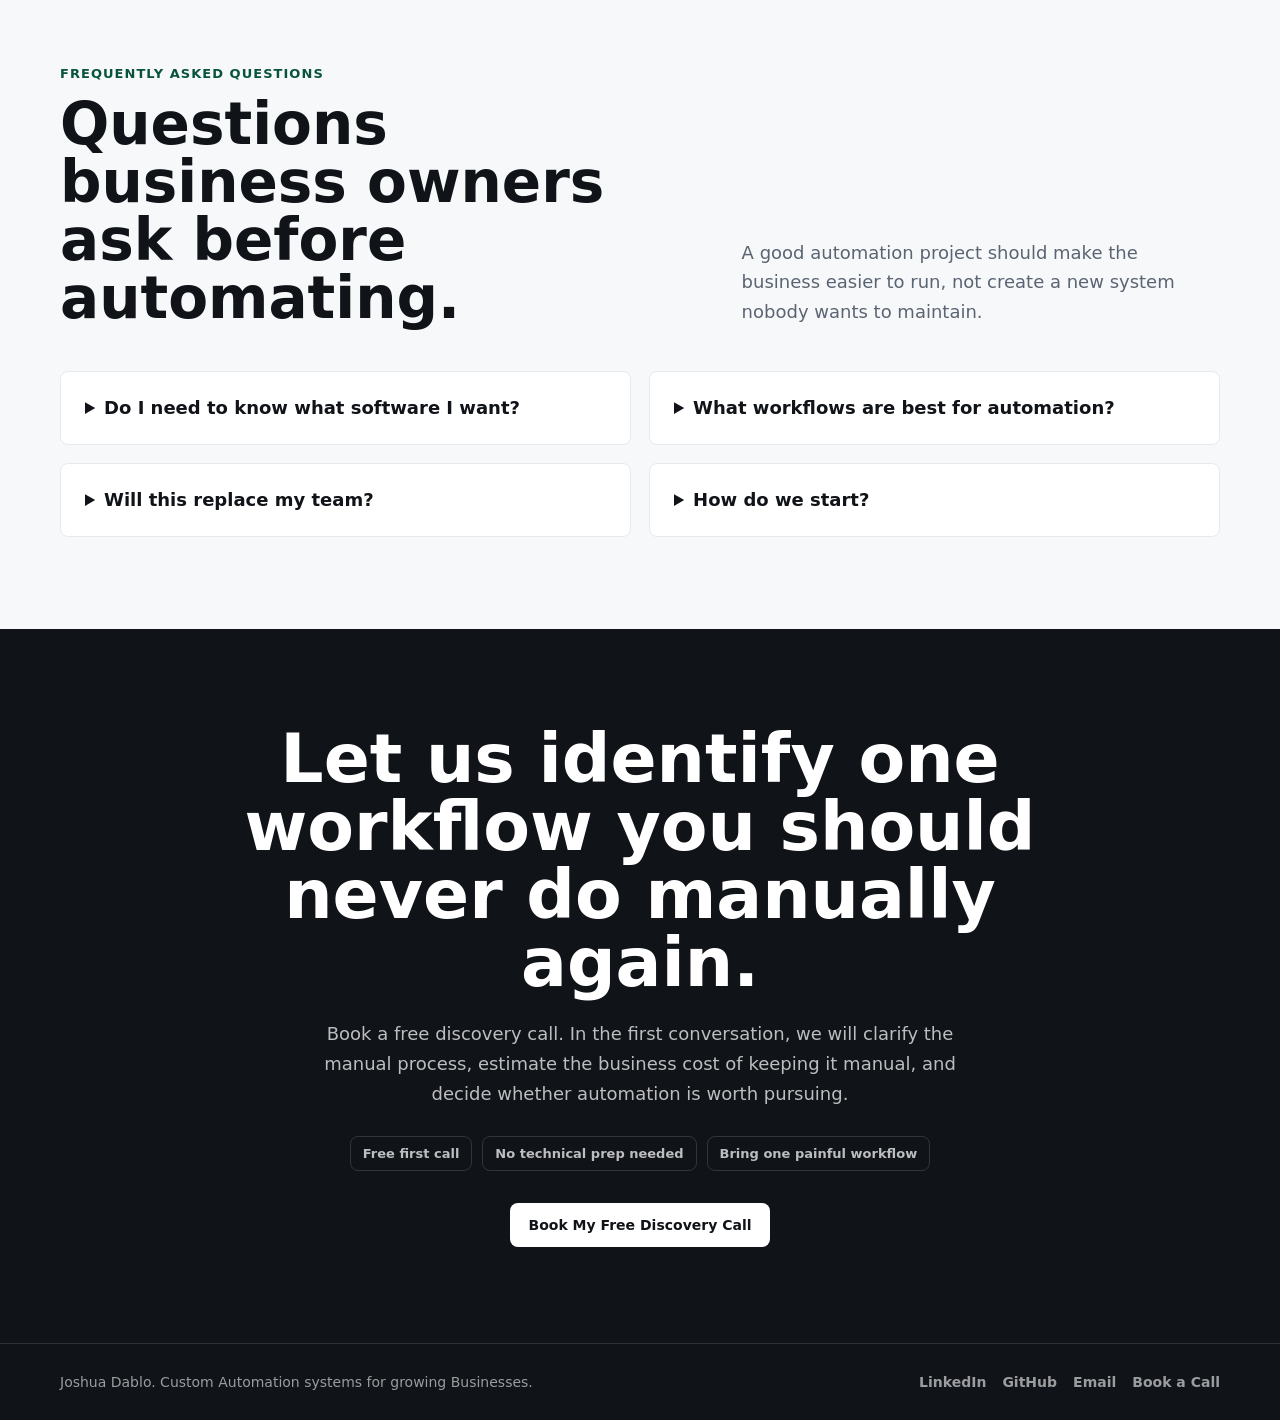
==== commit 9e81c9e7: "feat: use verified BOD-report figures and add SVG charts to cost case study - Update savings to the " ====
--- a/index.html
+++ b/index.html
@@ -1532,12 +1532,12 @@
               </span>
               <span>
                 <h3>Cutting a Growing Company's Cloud Bill Without Business Disruption</h3>
-                <p>Review what the monthly cloud bill actually pays for, move production to owned infrastructure in a
-                  ten-minute planned window, and cut recurring cost by roughly 95 percent with a documented rollback
-                  path.</p>
+                <p>Review every recurring hosting and software charge against real usage, move production to owned
+                  infrastructure in a ten-minute planned window, and cut the bill by about 93 percent with a documented
+                  rollback path.</p>
               </span>
               <span class="study-card-bottom">
-                <span class="study-outcome">Roughly 95% lower monthly bill</span>
+                <span class="study-outcome">About &#8369;1.8M saved a year</span>
                 <span class="study-link">View solution</span>
               </span>
             </a>
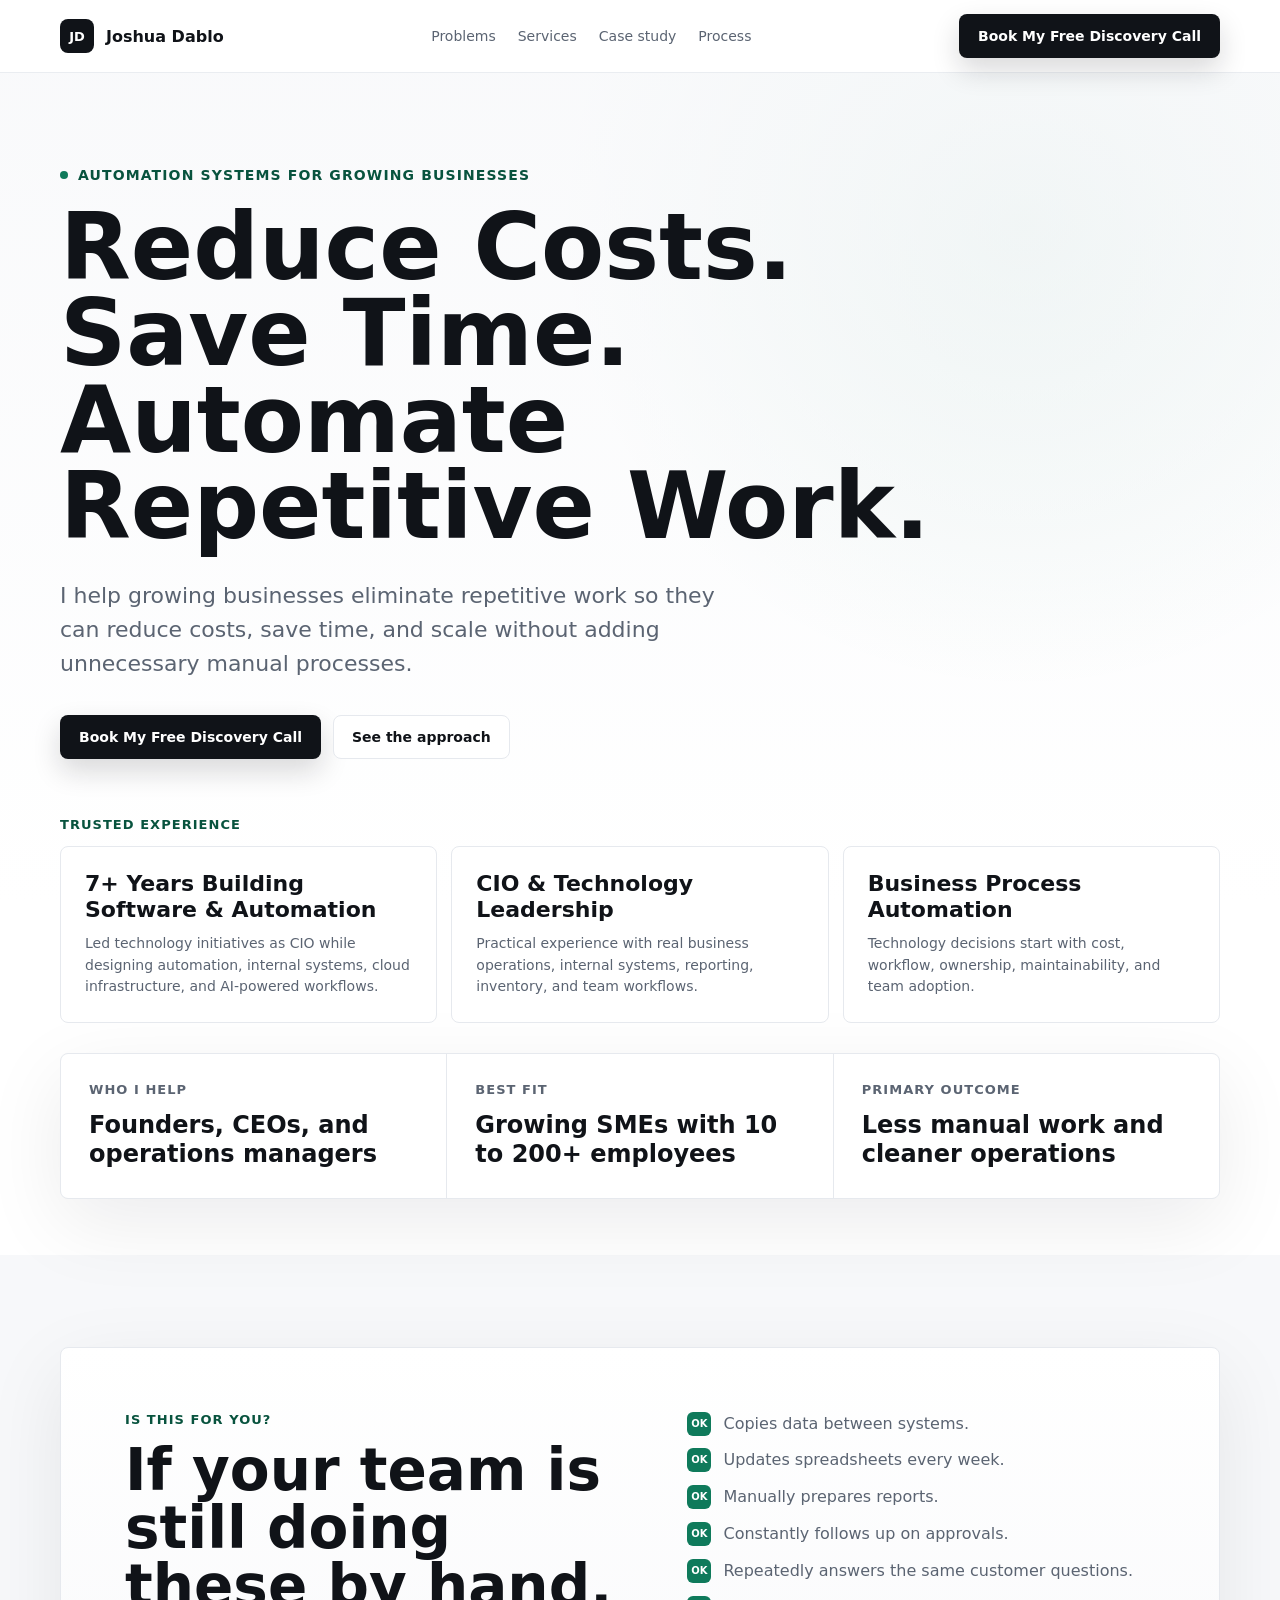
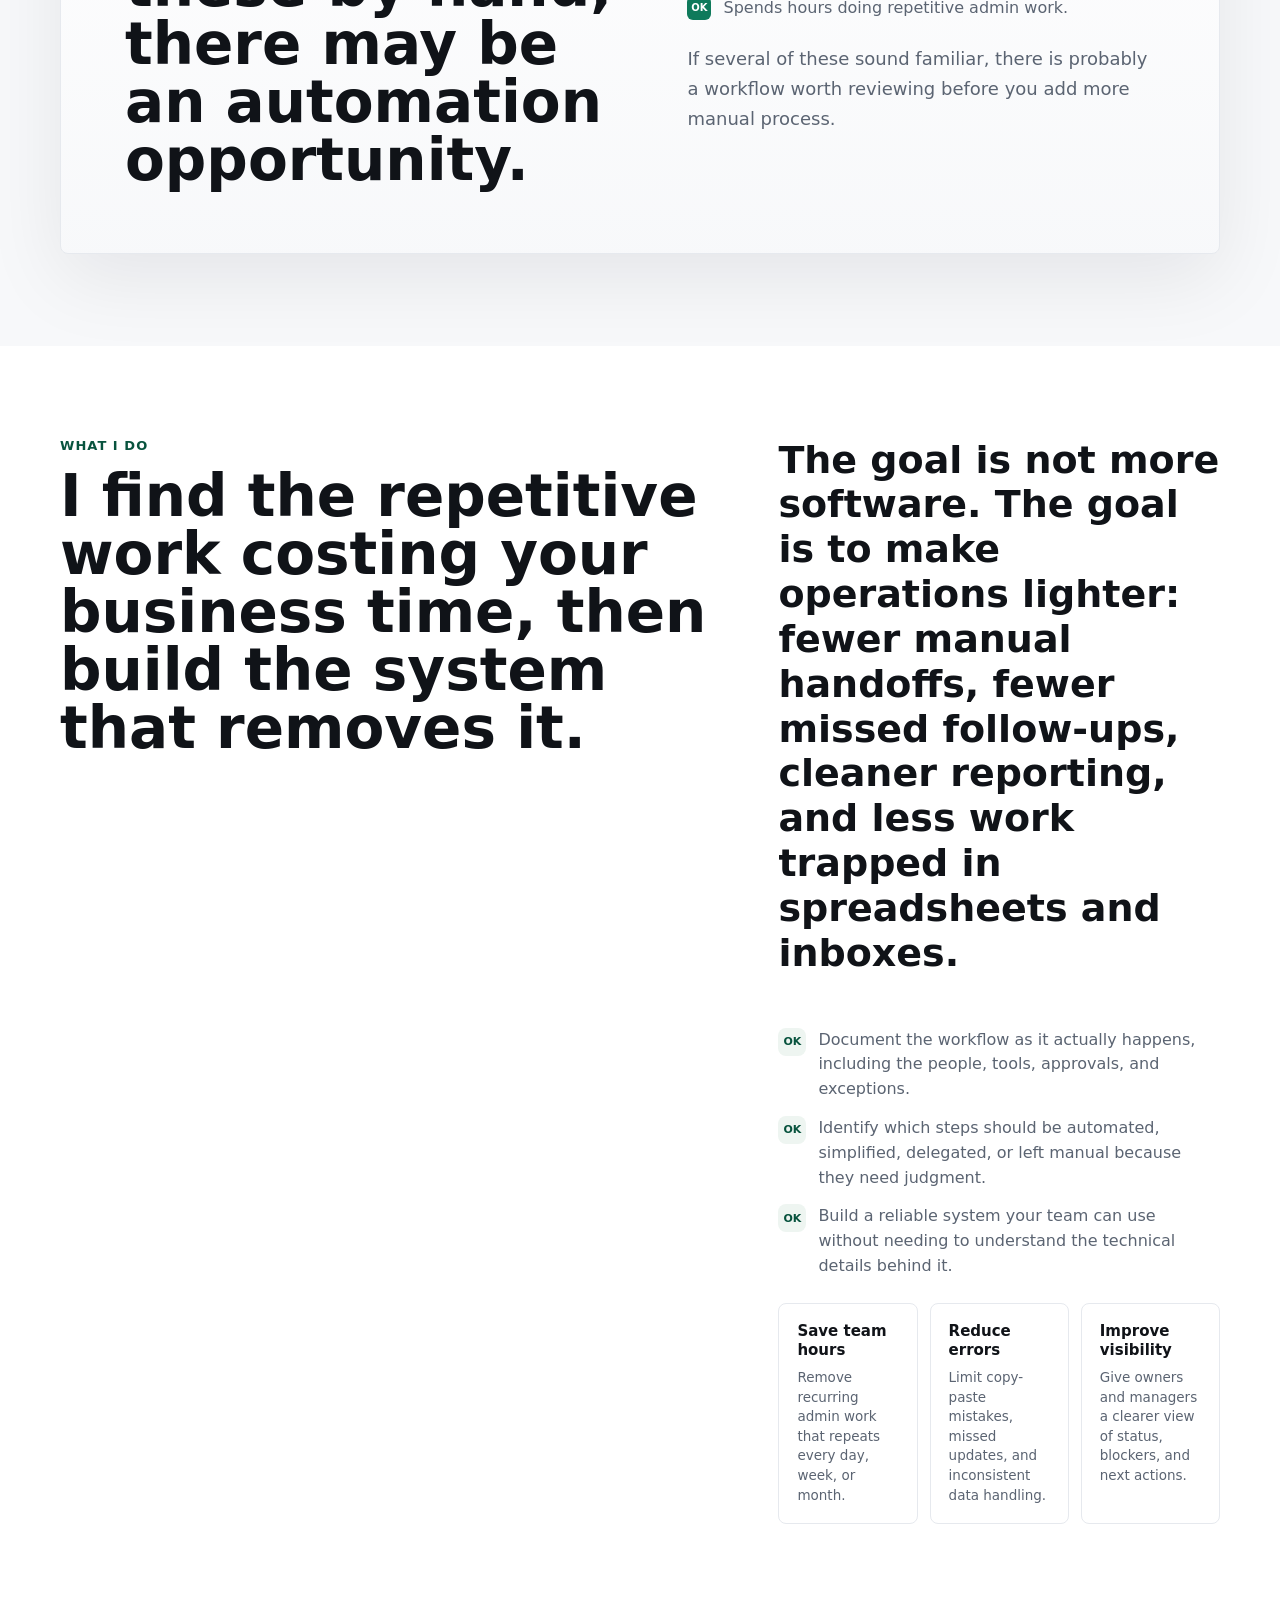
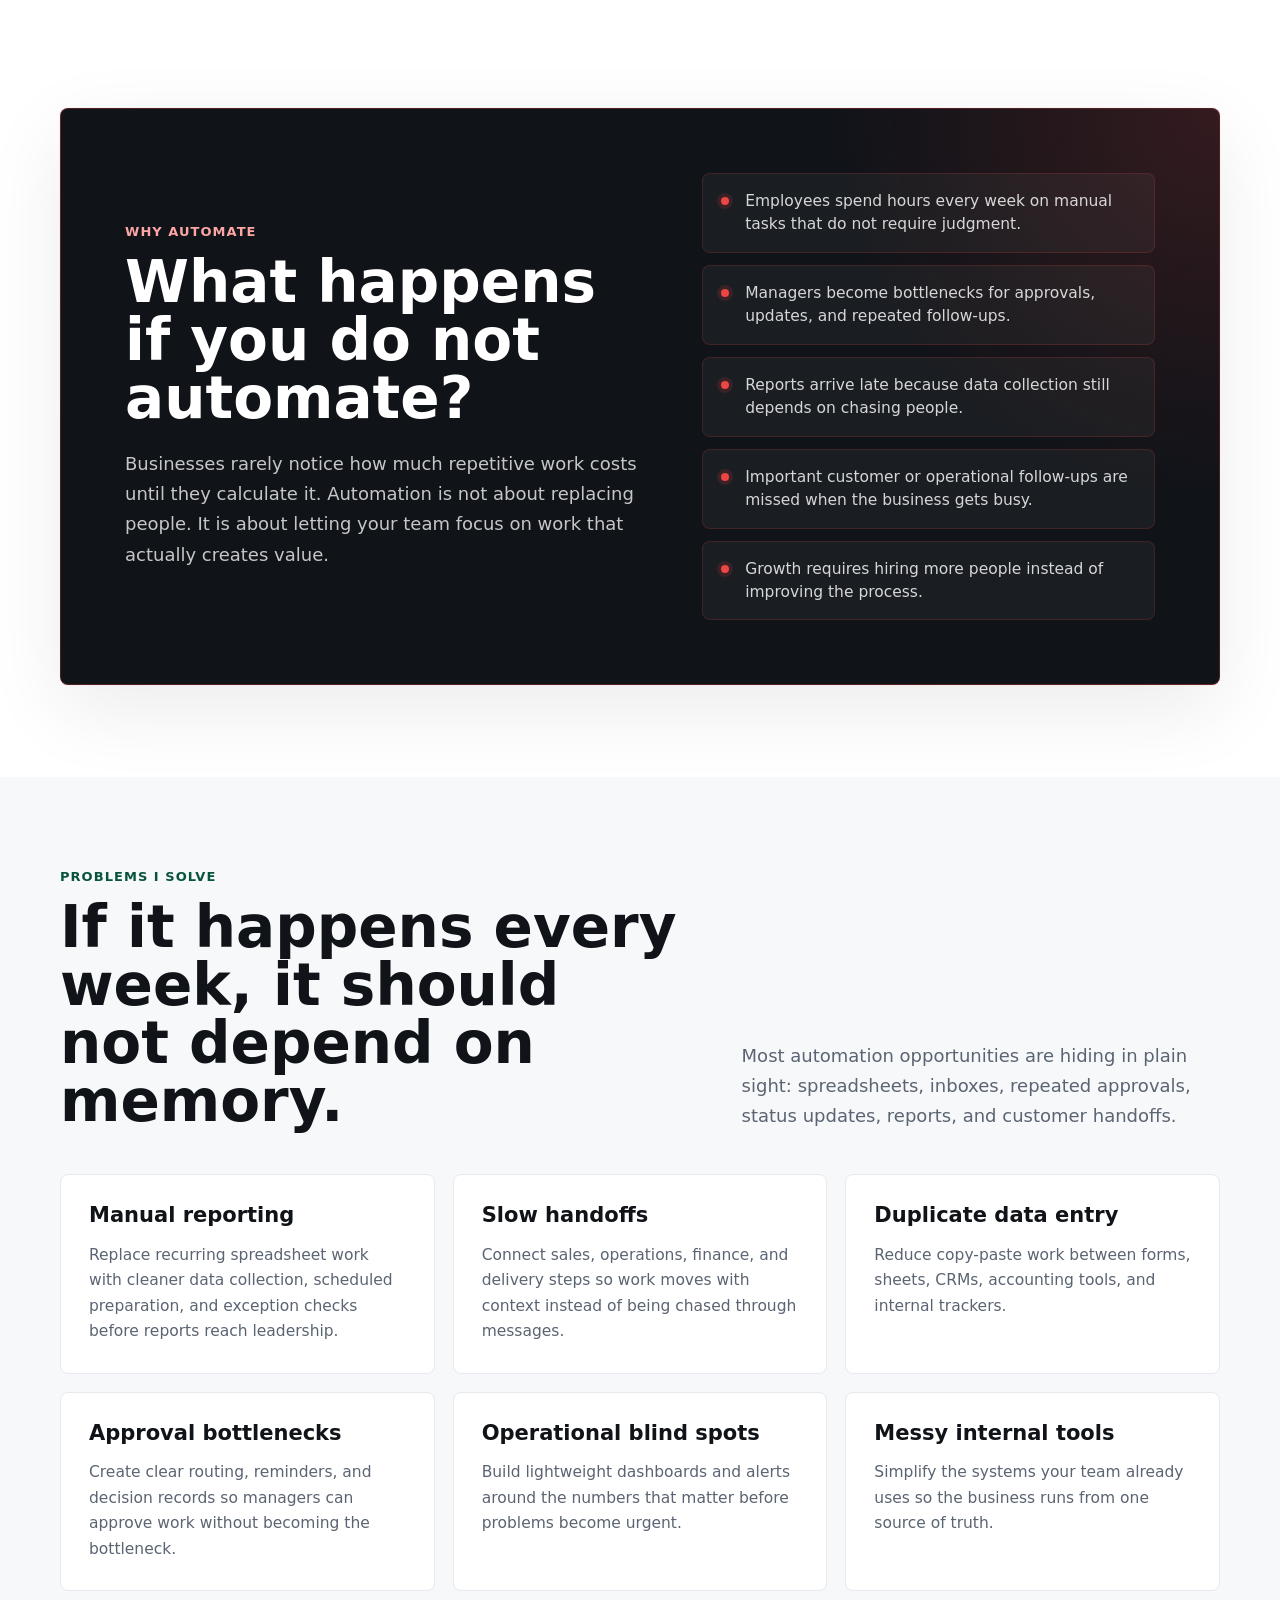
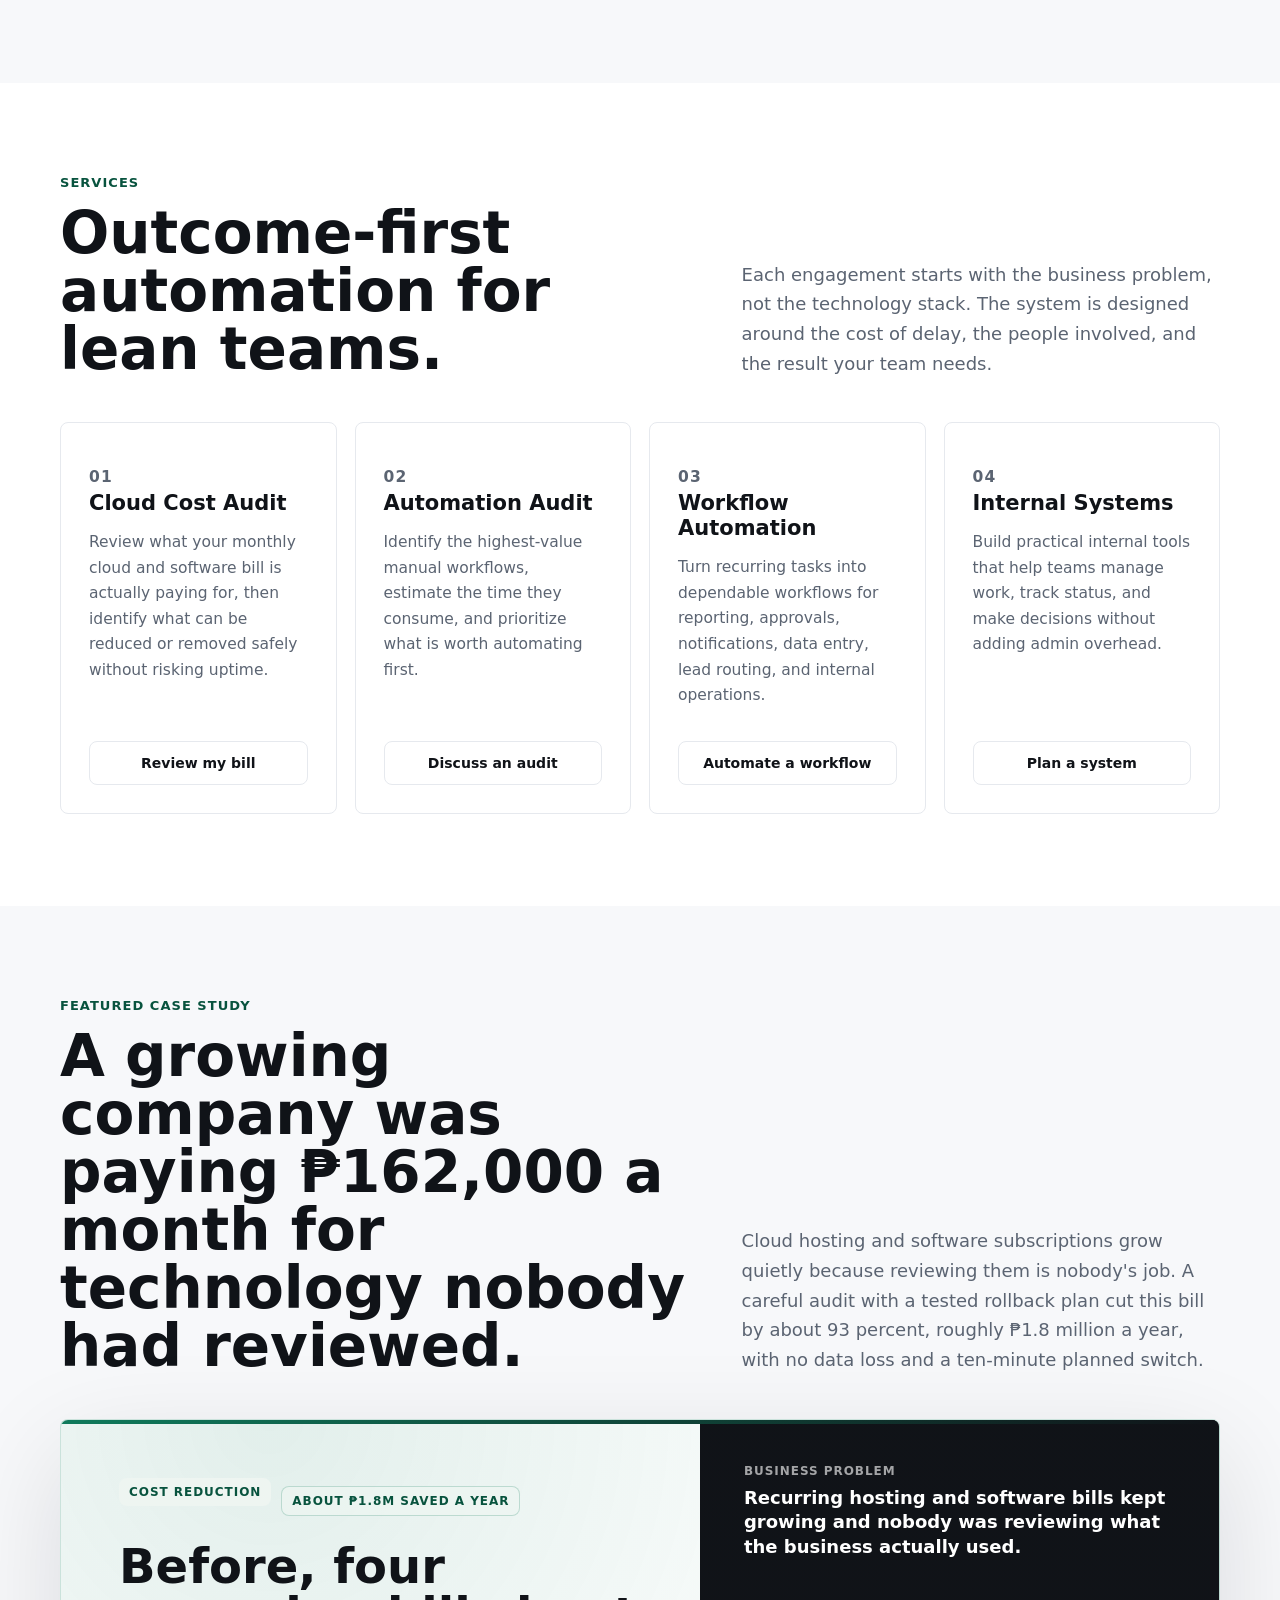
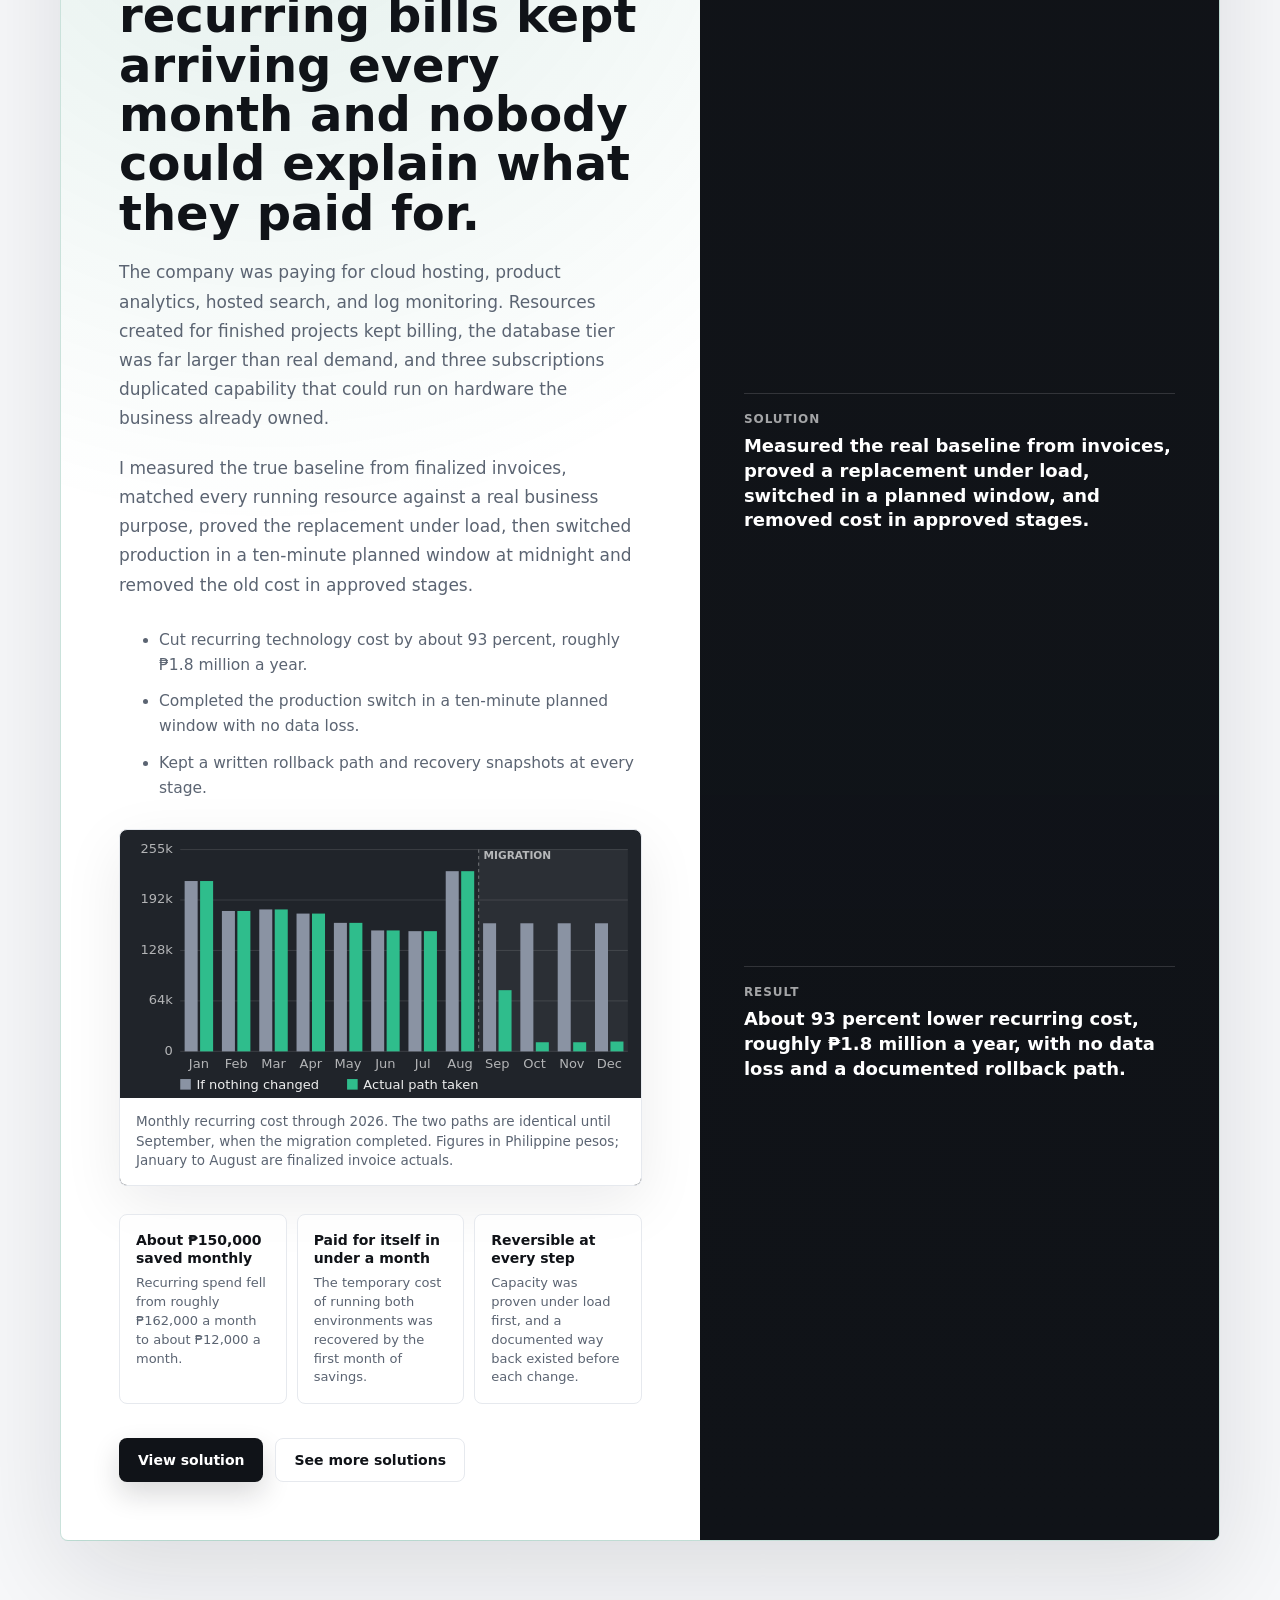
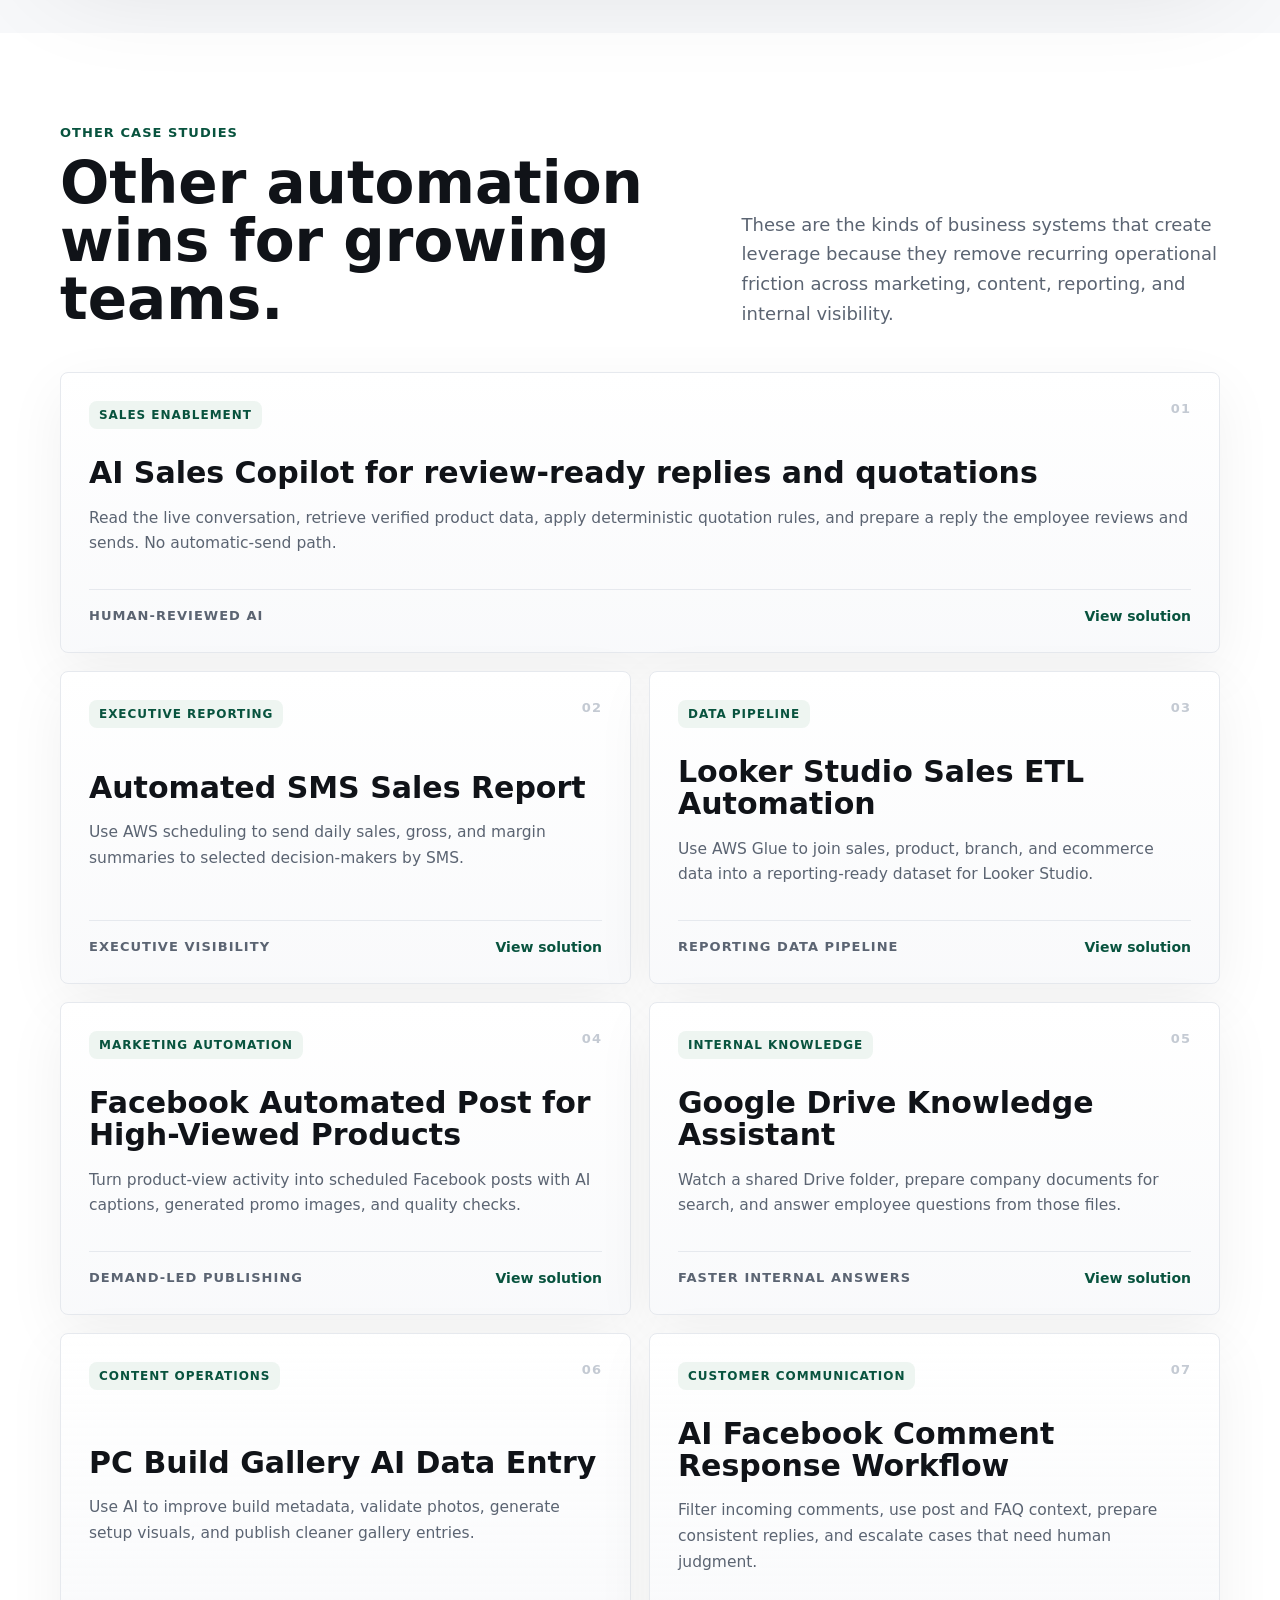
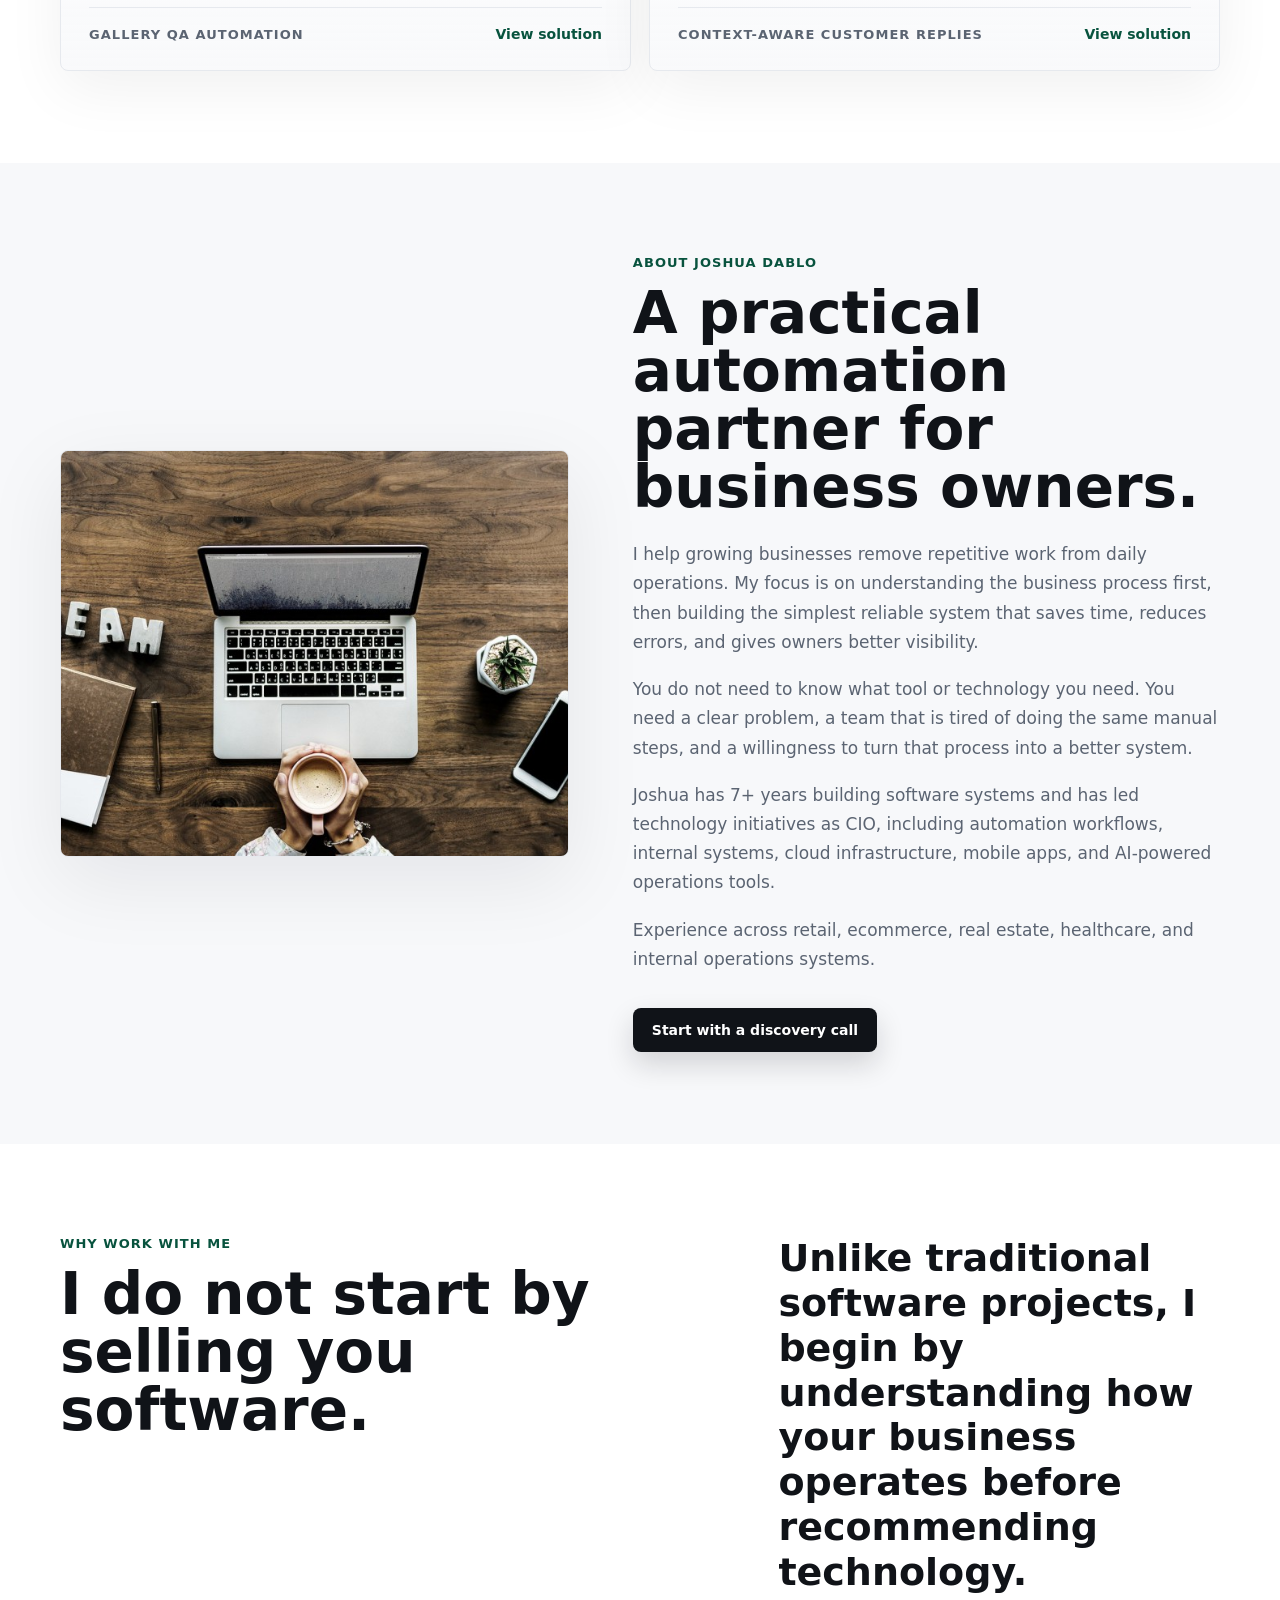
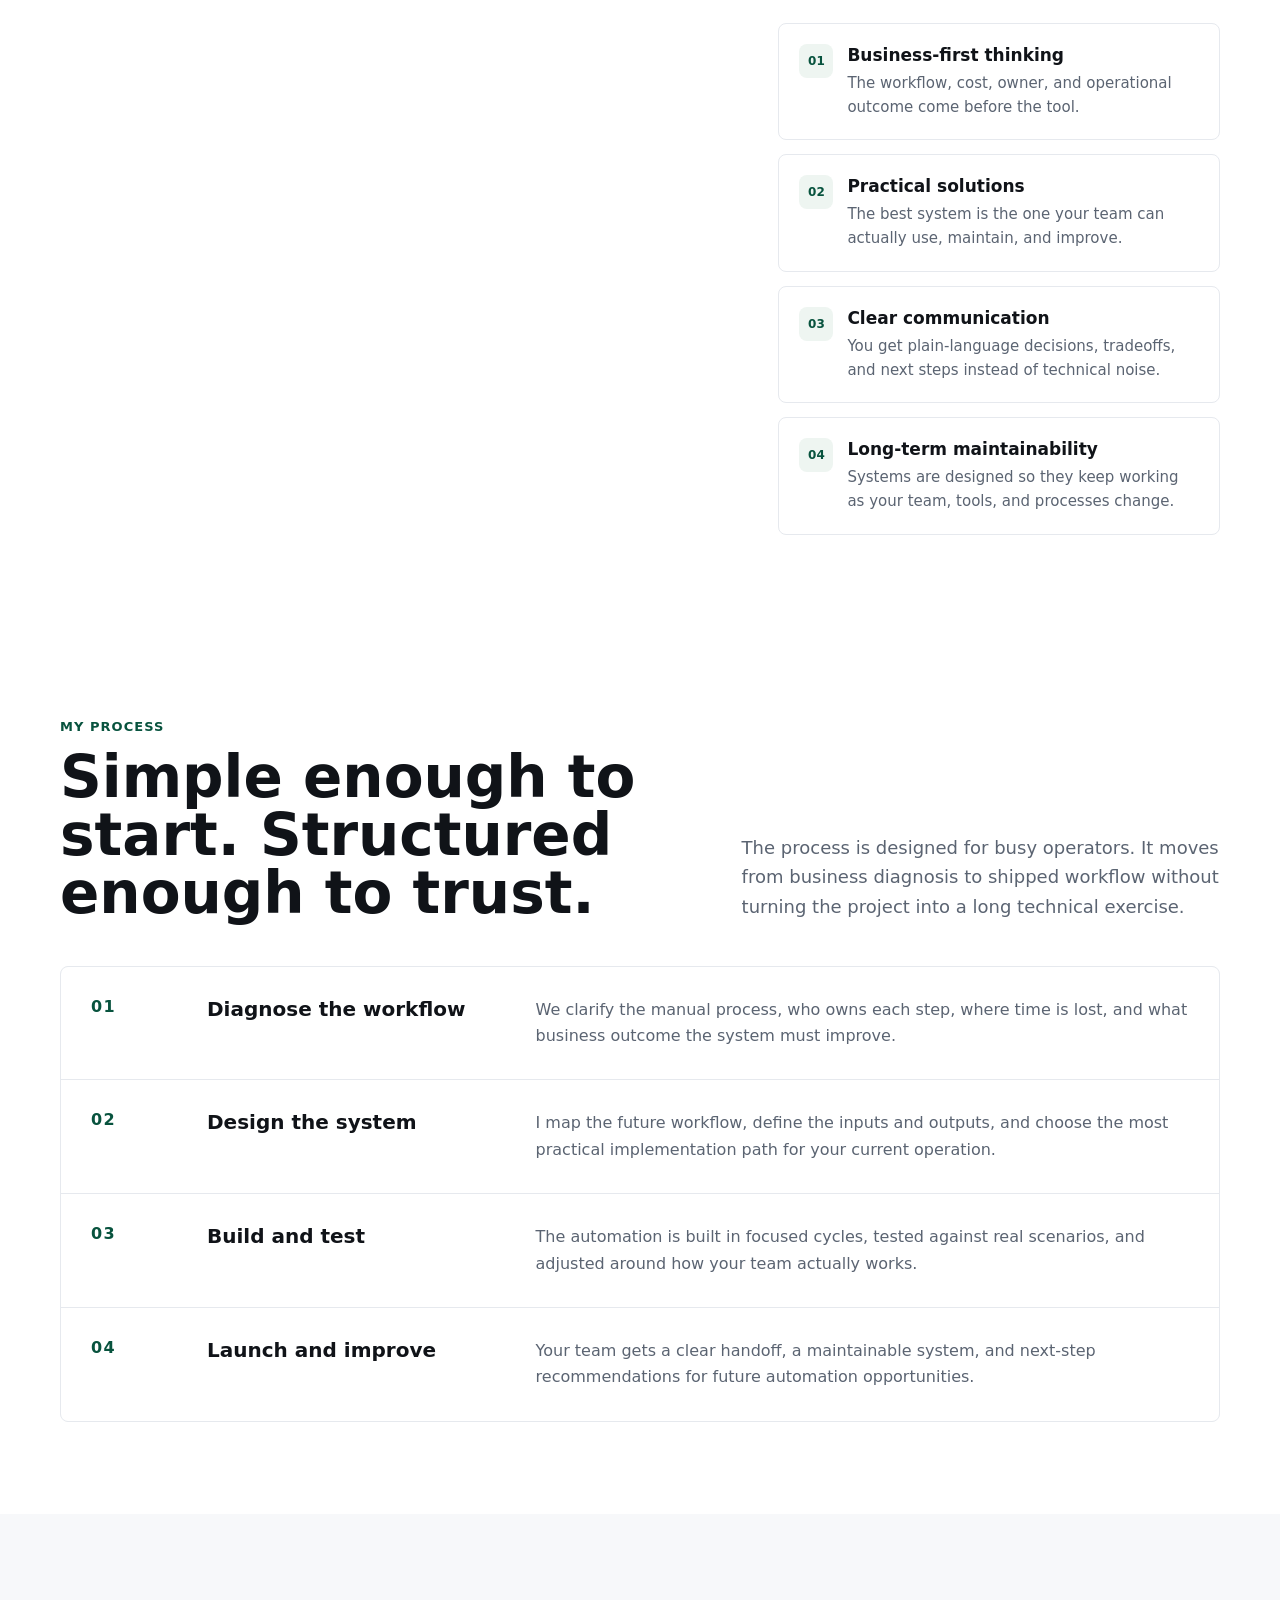
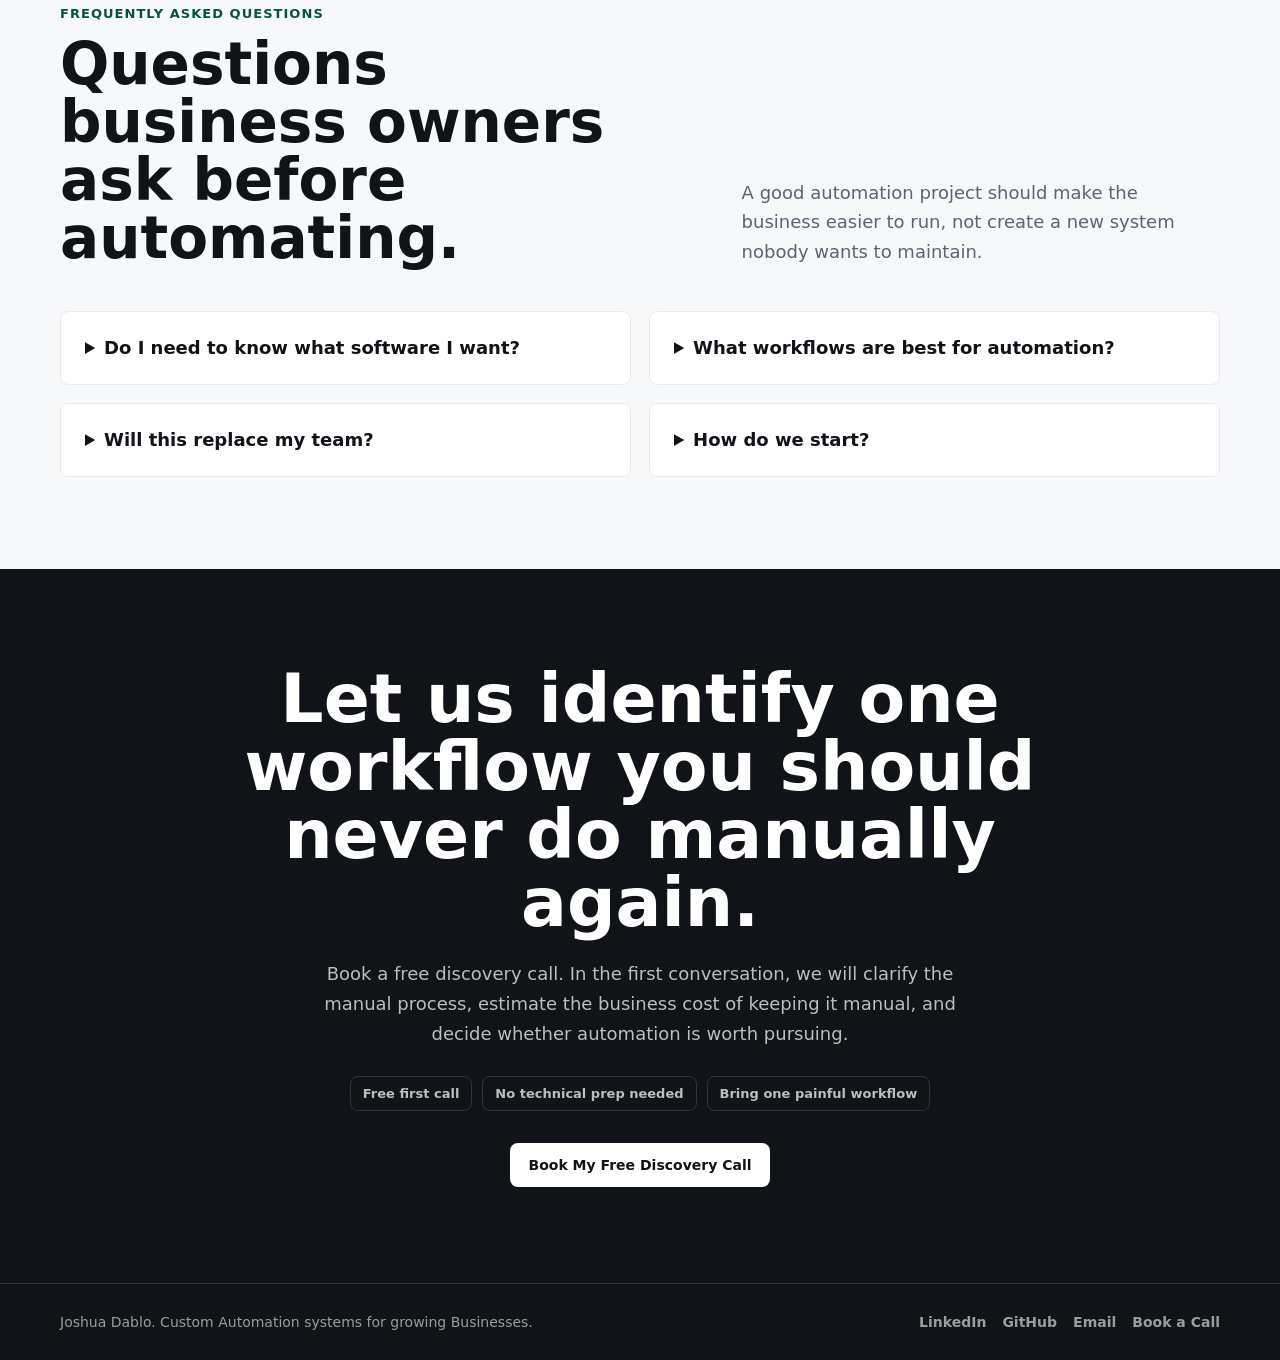
==== commit 71a74eea: "feat: promote cloud cost reduction to featured case study - Featured slot now leads with the P162k/m" ====
--- a/index.html
+++ b/index.html
@@ -1438,74 +1438,128 @@
           <div class="section-heading">
             <div>
               <p class="section-kicker">Featured case study</p>
-              <h2 id="case-study-title">AI Sales Copilot turned live conversations into review-ready replies and quotations.</h2>
+              <h2 id="case-study-title">A growing company was paying &#8369;162,000 a month for technology nobody had reviewed.</h2>
             </div>
             <p class="section-lede">
-              A sales team can respond faster without letting AI control prices or customer messages: verified product
-              data, consistent quotation logic, context-aware drafts, and human review before every send.
+              Cloud hosting and software subscriptions grow quietly because reviewing them is nobody's job. A careful
+              audit with a tested rollback plan cut this bill by about 93 percent, roughly &#8369;1.8 million a year,
+              with no data loss and a ten-minute planned switch.
             </p>
           </div>
           <article class="case-feature">
             <div class="case-content">
               <div class="case-title-row">
-                <span class="case-tag">Sales enablement</span>
-                <span class="case-featured-pill">Human-reviewed AI</span>
-              </div>
-              <h3>Before, employees had to reread long conversations, assemble quotations, and draft every reply manually.</h3>
+                <span class="case-tag">Cost reduction</span>
+                <span class="case-featured-pill">About &#8369;1.8M saved a year</span>
+              </div>
+              <h3>Before, four recurring bills kept arriving every month and nobody could explain what they paid for.</h3>
               <p>
-                Product inquiries required employees to find the customer's requirements, check what had already been
-                discussed, prepare a suitable recommendation, verify the quotation, and write a clear response while
-                other conversations continued to arrive.
+                The company was paying for cloud hosting, product analytics, hosted search, and log monitoring. Resources
+                created for finished projects kept billing, the database tier was far larger than real demand, and three
+                subscriptions duplicated capability that could run on hardware the business already owned.
               </p>
               <p>
-                I built a browser-based sales copilot inside the team's existing inbox. It reads the visible conversation,
-                retrieves verified product data, applies deterministic quotation rules, and prepares a response that the
-                employee can review, edit, and send manually.
+                I measured the true baseline from finalized invoices, matched every running resource against a real
+                business purpose, proved the replacement under load, then switched production in a ten-minute planned
+                window at midnight and removed the old cost in approved stages.
               </p>
               <ul class="case-list">
-                <li>Turned long customer threads into review-ready replies.</li>
-                <li>Kept product facts, compatibility, and quotation arithmetic outside the language model.</li>
-                <li>Preserved employee control with no automatic-send path.</li>
+                <li>Cut recurring technology cost by about 93 percent, roughly &#8369;1.8 million a year.</li>
+                <li>Completed the production switch in a ten-minute planned window with no data loss.</li>
+                <li>Kept a written rollback path and recovery snapshots at every stage.</li>
               </ul>
               <div class="case-proof-image">
-                <img src="images/case-studies/ai-sales-copilot/01-ai-assist-in-inbox.png"
-                  alt="Anonymized AI Sales Copilot open inside a customer conversation inbox" loading="lazy">
+                <svg viewBox="0 0 640 330" role="img" aria-labelledby="ft fd" style="width:100%;height:auto;display:block">
+                  <title id="ft">Monthly recurring technology cost through 2026</title>
+                  <desc id="fd">Monthly cost is unchanged from January to August, then falls sharply from September after the migration, from about 162,000 pesos a month to about 12,000 pesos a month.</desc>
+                  <rect x="440.7" y="24" width="183.3" height="248" fill="rgba(255,255,255,0.05)"/>
+                  <line x1="74" y1="24.0" x2="624" y2="24.0" stroke="rgba(255,255,255,0.14)" stroke-width="1"/>
+                  <text x="65" y="24.0" text-anchor="end" dominant-baseline="middle" font-size="16" fill="rgba(255,255,255,0.66)" font-family="system-ui,Arial">255k</text>
+                  <line x1="74" y1="86.0" x2="624" y2="86.0" stroke="rgba(255,255,255,0.14)" stroke-width="1"/>
+                  <text x="65" y="86.0" text-anchor="end" dominant-baseline="middle" font-size="16" fill="rgba(255,255,255,0.66)" font-family="system-ui,Arial">192k</text>
+                  <line x1="74" y1="148.0" x2="624" y2="148.0" stroke="rgba(255,255,255,0.14)" stroke-width="1"/>
+                  <text x="65" y="148.0" text-anchor="end" dominant-baseline="middle" font-size="16" fill="rgba(255,255,255,0.66)" font-family="system-ui,Arial">128k</text>
+                  <line x1="74" y1="210.0" x2="624" y2="210.0" stroke="rgba(255,255,255,0.14)" stroke-width="1"/>
+                  <text x="65" y="210.0" text-anchor="end" dominant-baseline="middle" font-size="16" fill="rgba(255,255,255,0.66)" font-family="system-ui,Arial">64k</text>
+                  <line x1="74" y1="272.0" x2="624" y2="272.0" stroke="rgba(255,255,255,0.14)" stroke-width="1"/>
+                  <text x="65" y="272.0" text-anchor="end" dominant-baseline="middle" font-size="16" fill="rgba(255,255,255,0.66)" font-family="system-ui,Arial">0</text>
+                  <rect x="79.4" y="62.7" width="16.0" height="209.3" fill="#8a93a3"/>
+                  <rect x="98.4" y="62.7" width="16.0" height="209.3" fill="#2fbd8c"/>
+                  <text x="96.9" y="292" text-anchor="middle" font-size="16" fill="rgba(255,255,255,0.66)" font-family="system-ui,Arial">Jan</text>
+                  <rect x="125.2" y="99.5" width="16.0" height="172.5" fill="#8a93a3"/>
+                  <rect x="144.2" y="99.5" width="16.0" height="172.5" fill="#2fbd8c"/>
+                  <text x="142.8" y="292" text-anchor="middle" font-size="16" fill="rgba(255,255,255,0.66)" font-family="system-ui,Arial">Feb</text>
+                  <rect x="171.1" y="97.6" width="16.0" height="174.4" fill="#8a93a3"/>
+                  <rect x="190.1" y="97.6" width="16.0" height="174.4" fill="#2fbd8c"/>
+                  <text x="188.6" y="292" text-anchor="middle" font-size="16" fill="rgba(255,255,255,0.66)" font-family="system-ui,Arial">Mar</text>
+                  <rect x="216.9" y="102.7" width="16.0" height="169.3" fill="#8a93a3"/>
+                  <rect x="235.9" y="102.7" width="16.0" height="169.3" fill="#2fbd8c"/>
+                  <text x="234.4" y="292" text-anchor="middle" font-size="16" fill="rgba(255,255,255,0.66)" font-family="system-ui,Arial">Apr</text>
+                  <rect x="262.8" y="114.1" width="16.0" height="157.9" fill="#8a93a3"/>
+                  <rect x="281.8" y="114.1" width="16.0" height="157.9" fill="#2fbd8c"/>
+                  <text x="280.2" y="292" text-anchor="middle" font-size="16" fill="rgba(255,255,255,0.66)" font-family="system-ui,Arial">May</text>
+                  <rect x="308.6" y="123.4" width="16.0" height="148.6" fill="#8a93a3"/>
+                  <rect x="327.6" y="123.4" width="16.0" height="148.6" fill="#2fbd8c"/>
+                  <text x="326.1" y="292" text-anchor="middle" font-size="16" fill="rgba(255,255,255,0.66)" font-family="system-ui,Arial">Jun</text>
+                  <rect x="354.4" y="124.3" width="16.0" height="147.7" fill="#8a93a3"/>
+                  <rect x="373.4" y="124.3" width="16.0" height="147.7" fill="#2fbd8c"/>
+                  <text x="371.9" y="292" text-anchor="middle" font-size="16" fill="rgba(255,255,255,0.66)" font-family="system-ui,Arial">Jul</text>
+                  <rect x="400.2" y="50.6" width="16.0" height="221.4" fill="#8a93a3"/>
+                  <rect x="419.2" y="50.6" width="16.0" height="221.4" fill="#2fbd8c"/>
+                  <text x="417.8" y="292" text-anchor="middle" font-size="16" fill="rgba(255,255,255,0.66)" font-family="system-ui,Arial">Aug</text>
+                  <rect x="446.1" y="114.6" width="16.0" height="157.4" fill="#8a93a3"/>
+                  <rect x="465.1" y="196.8" width="16.0" height="75.2" fill="#2fbd8c"/>
+                  <text x="463.6" y="292" text-anchor="middle" font-size="16" fill="rgba(255,255,255,0.66)" font-family="system-ui,Arial">Sep</text>
+                  <rect x="491.9" y="114.6" width="16.0" height="157.4" fill="#8a93a3"/>
+                  <rect x="510.9" y="260.8" width="16.0" height="11.2" fill="#2fbd8c"/>
+                  <text x="509.4" y="292" text-anchor="middle" font-size="16" fill="rgba(255,255,255,0.66)" font-family="system-ui,Arial">Oct</text>
+                  <rect x="537.8" y="114.6" width="16.0" height="157.4" fill="#8a93a3"/>
+                  <rect x="556.8" y="260.8" width="16.0" height="11.2" fill="#2fbd8c"/>
+                  <text x="555.2" y="292" text-anchor="middle" font-size="16" fill="rgba(255,255,255,0.66)" font-family="system-ui,Arial">Nov</text>
+                  <rect x="583.6" y="114.6" width="16.0" height="157.4" fill="#8a93a3"/>
+                  <rect x="602.6" y="259.9" width="16.0" height="12.1" fill="#2fbd8c"/>
+                  <text x="601.1" y="292" text-anchor="middle" font-size="16" fill="rgba(255,255,255,0.66)" font-family="system-ui,Arial">Dec</text>
+                  <line x1="440.7" y1="24" x2="440.7" y2="272" stroke="rgba(255,255,255,0.45)" stroke-width="1" stroke-dasharray="4 4"/>
+                  <text x="446.7" y="36" font-size="13" font-weight="700" fill="rgba(255,255,255,0.66)" font-family="system-ui,Arial">MIGRATION</text>
+                  <rect x="74" y="306" width="13" height="13" fill="#8a93a3"/><text x="94" y="318" font-size="16" fill="rgba(255,255,255,0.92)" font-family="system-ui,Arial">If nothing changed</text>
+                  <rect x="279" y="306" width="13" height="13" fill="#2fbd8c"/><text x="299" y="318" font-size="16" fill="rgba(255,255,255,0.92)" font-family="system-ui,Arial">Actual path taken</text>
+                  </svg>
                 <div class="case-proof-caption">
-                  Sanitized working interface showing conversation context, quotation assistance, safety warnings, and
-                  the employee review step inside the existing inbox.
+                  Monthly recurring cost through 2026. The two paths are identical until September, when the migration
+                  completed. Figures in Philippine pesos; January to August are finalized invoice actuals.
                 </div>
               </div>
               <div class="case-outcomes" aria-label="Featured case study outcomes">
                 <div class="case-outcome">
-                  <strong>Faster reply preparation</strong>
-                  <span>Employees start from a context-aware draft instead of writing every response from scratch.</span>
+                  <strong>About &#8369;150,000 saved monthly</strong>
+                  <span>Recurring spend fell from roughly &#8369;162,000 a month to about &#8369;12,000 a month.</span>
                 </div>
                 <div class="case-outcome">
-                  <strong>Verified quotations</strong>
-                  <span>Product facts and arithmetic come from business rules rather than model guesses.</span>
+                  <strong>Paid for itself in under a month</strong>
+                  <span>The temporary cost of running both environments was recovered by the first month of savings.</span>
                 </div>
                 <div class="case-outcome">
-                  <strong>Human-controlled sending</strong>
-                  <span>The assistant suggests and inserts text, but only the employee can send it.</span>
+                  <strong>Reversible at every step</strong>
+                  <span>Capacity was proven under load first, and a documented way back existed before each change.</span>
                 </div>
               </div>
               <div class="hero-actions">
-                <a class="button button-primary" href="case-study-ai-sales-copilot.html">View solution</a>
+                <a class="button button-primary" href="case-study-cloud-cost-reduction.html">View solution</a>
                 <a class="button button-secondary" href="#other-case-studies">See more solutions</a>
               </div>
             </div>
             <div class="case-points">
               <div class="case-point">
                 <span>Business problem</span>
-                <strong>Long conversations and complex quotations made every customer reply slower and easier to get wrong.</strong>
+                <strong>Recurring hosting and software bills kept growing and nobody was reviewing what the business actually used.</strong>
               </div>
               <div class="case-point">
                 <span>Solution</span>
-                <strong>Built an inbox-based copilot that combines conversation context, verified product data, quotation rules, and AI-assisted writing.</strong>
+                <strong>Measured the real baseline from invoices, proved a replacement under load, switched in a planned window, and removed cost in approved stages.</strong>
               </div>
               <div class="case-point">
                 <span>Result</span>
-                <strong>A working internal pilot proved review-ready replies and quotations while keeping final sending under employee control.</strong>
+                <strong>About 93 percent lower recurring cost, roughly &#8369;1.8 million a year, with no data loss and a documented rollback path.</strong>
               </div>
             </div>
           </article>
@@ -1525,19 +1579,18 @@
             </p>
           </div>
           <div class="case-study-grid">
-            <a class="study-card study-card-wide" href="case-study-cloud-cost-reduction.html">
+            <a class="study-card study-card-wide" href="case-study-ai-sales-copilot.html">
               <span class="study-card-top">
-                <span class="study-tag">Cost reduction</span>
+                <span class="study-tag">Sales enablement</span>
                 <span class="study-number">01</span>
               </span>
               <span>
-                <h3>Cutting a Growing Company's Cloud Bill Without Business Disruption</h3>
-                <p>Review every recurring hosting and software charge against real usage, move production to owned
-                  infrastructure in a ten-minute planned window, and cut the bill by about 93 percent with a documented
-                  rollback path.</p>
+                <h3>AI Sales Copilot for review-ready replies and quotations</h3>
+                <p>Read the live conversation, retrieve verified product data, apply deterministic quotation rules, and
+                  prepare a reply the employee reviews and sends. No automatic-send path.</p>
               </span>
               <span class="study-card-bottom">
-                <span class="study-outcome">About &#8369;1.8M saved a year</span>
+                <span class="study-outcome">Human-reviewed AI</span>
                 <span class="study-link">View solution</span>
               </span>
             </a>
